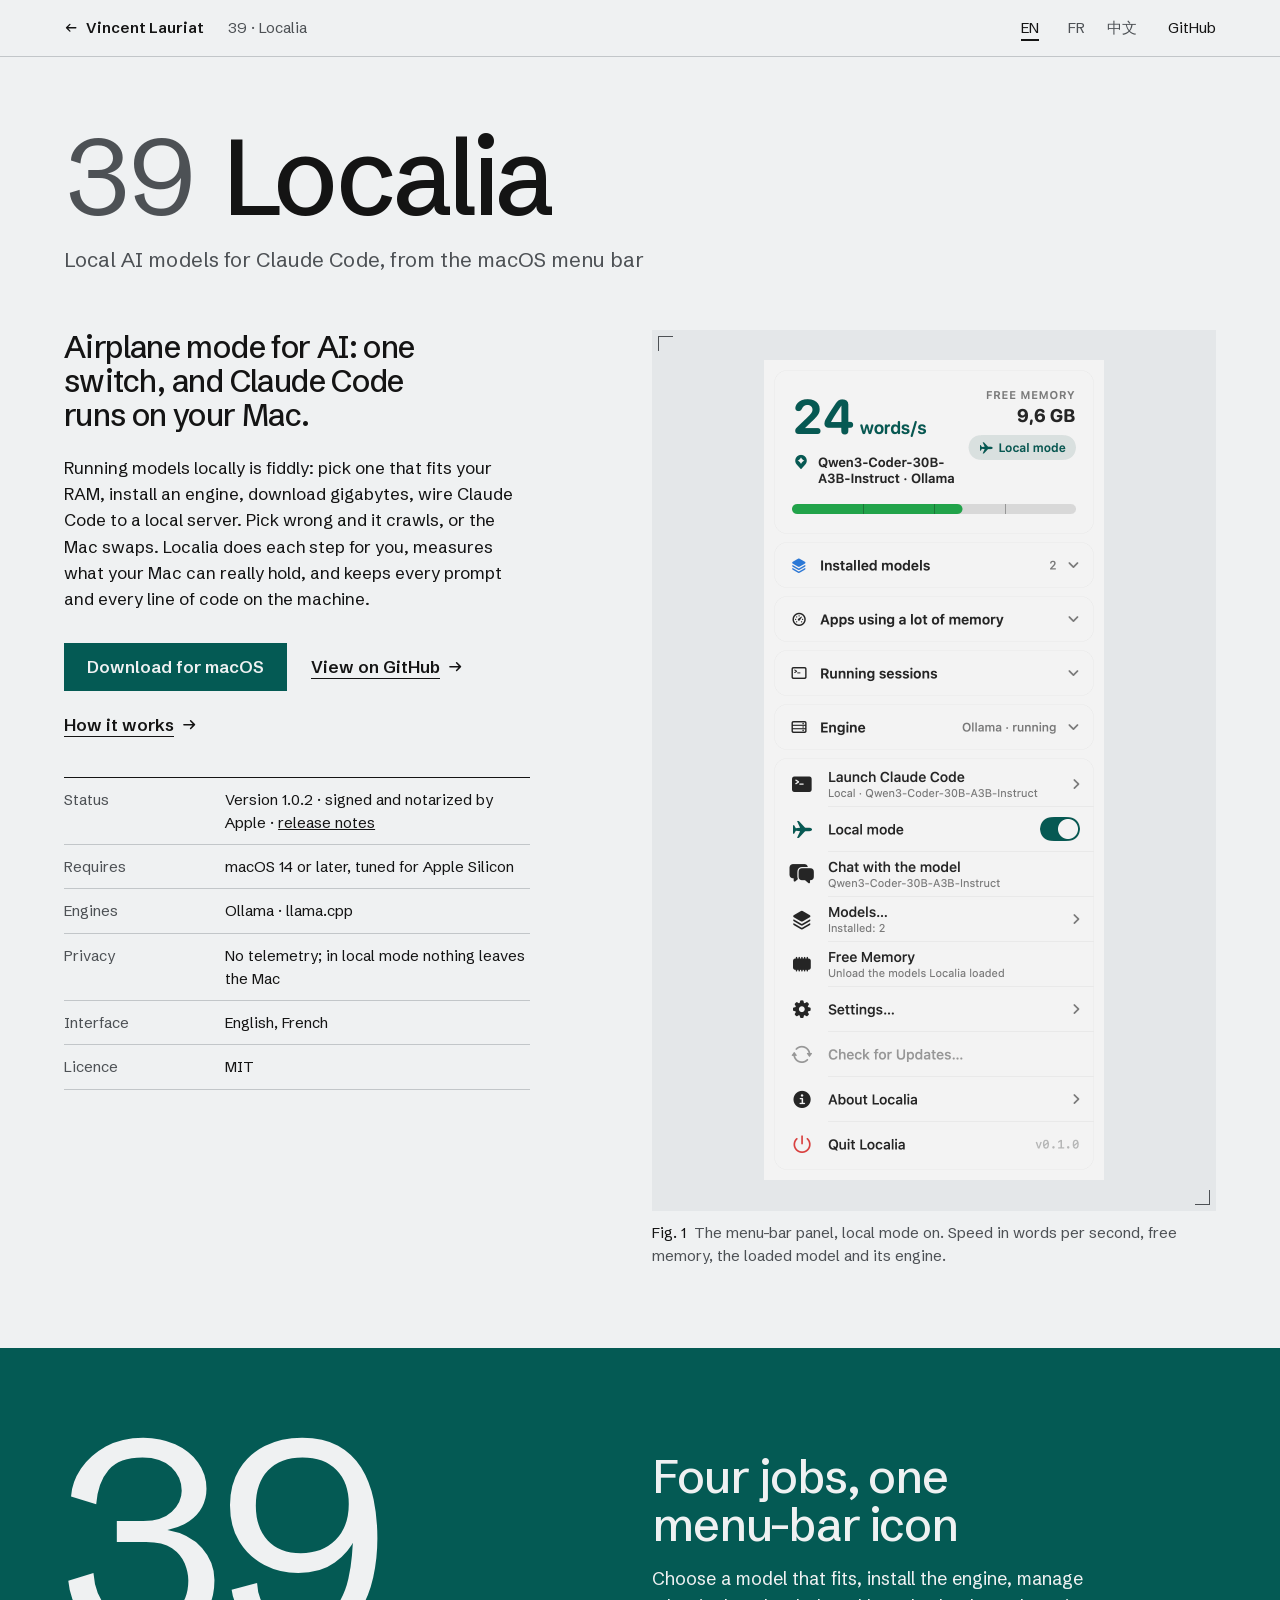
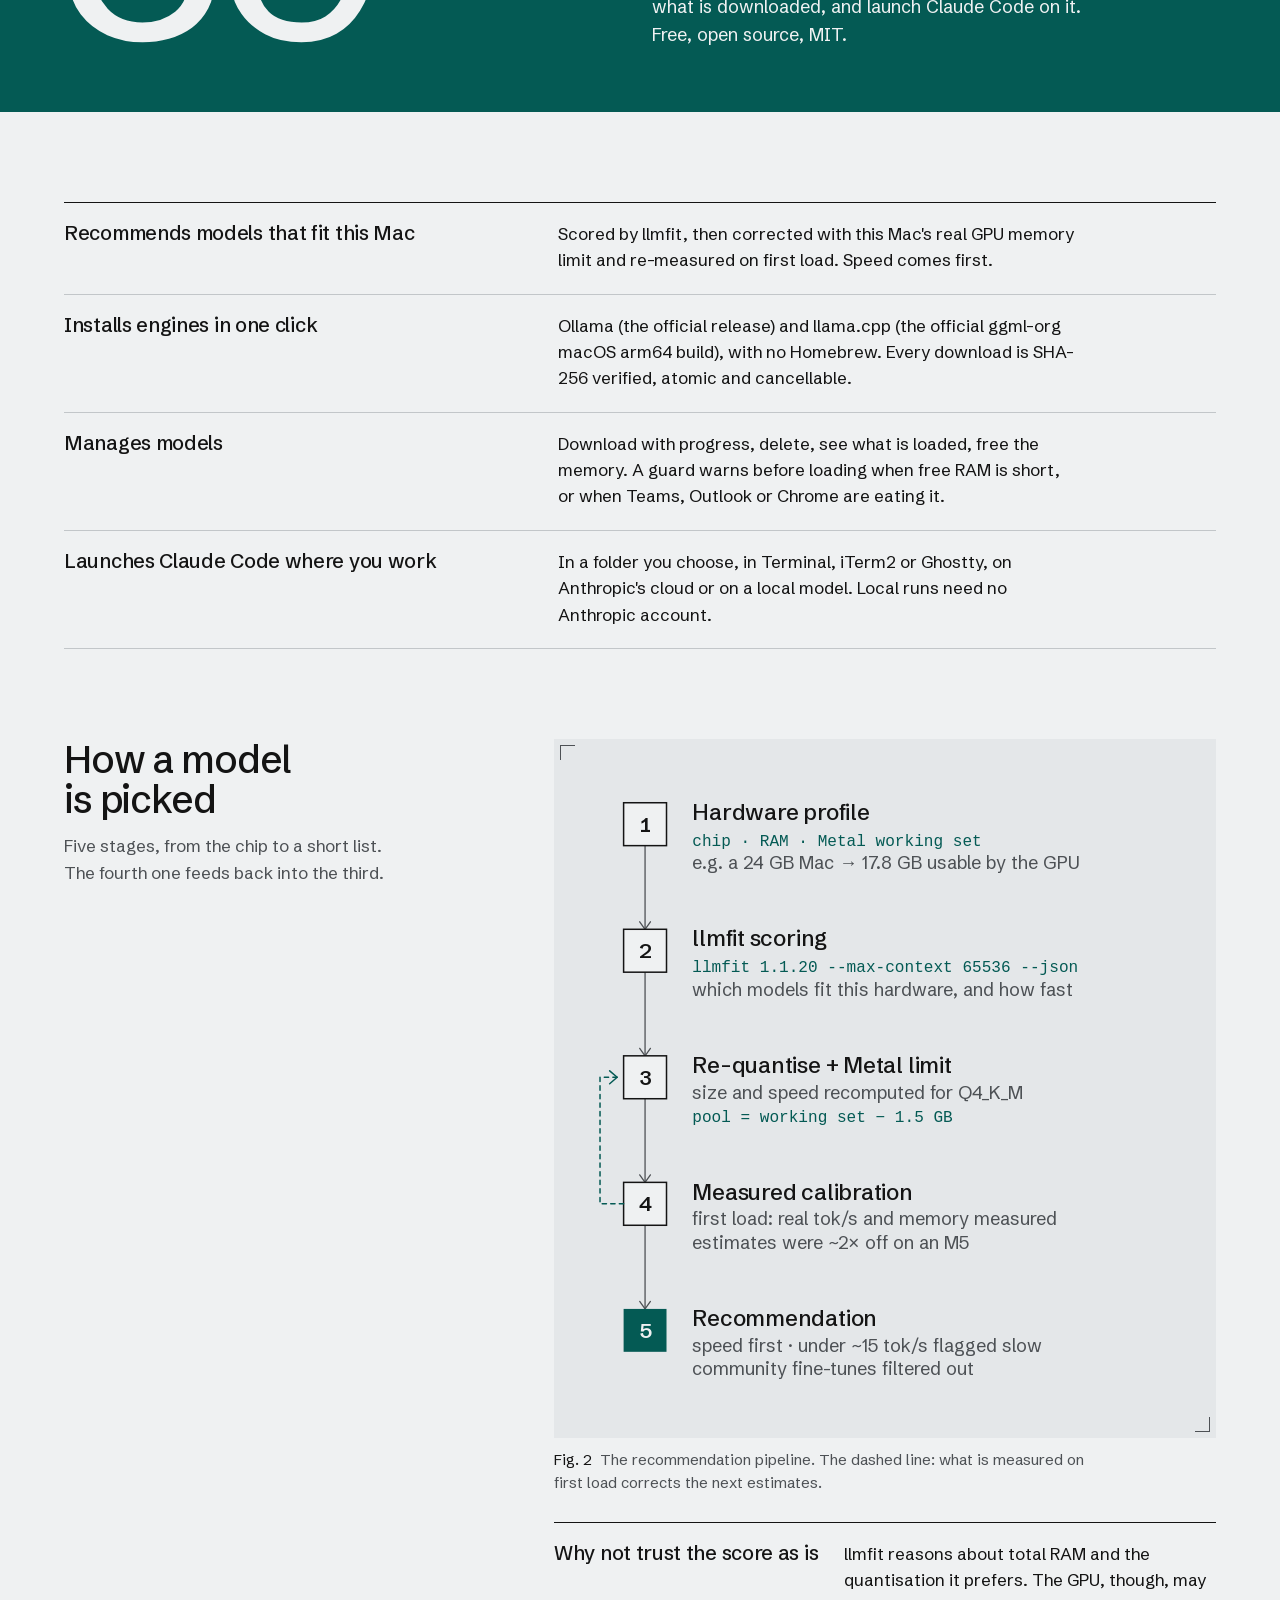
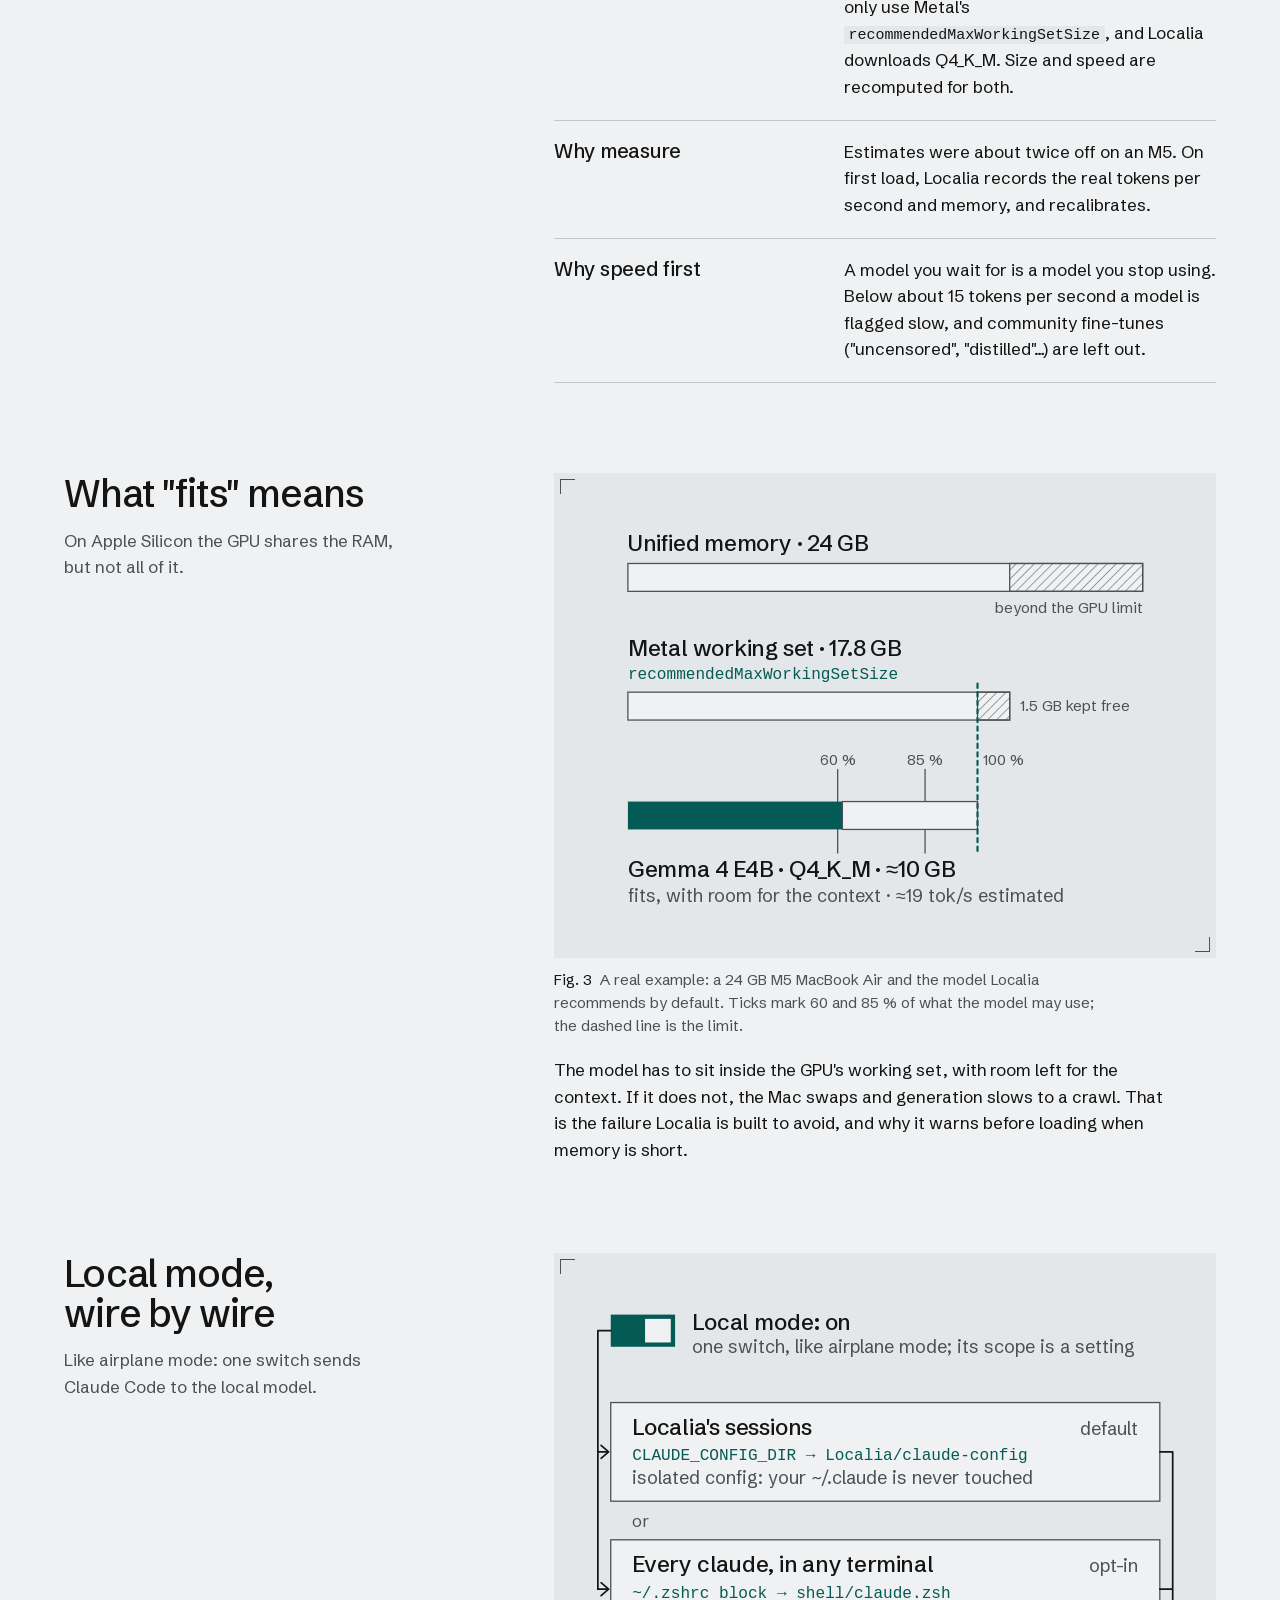
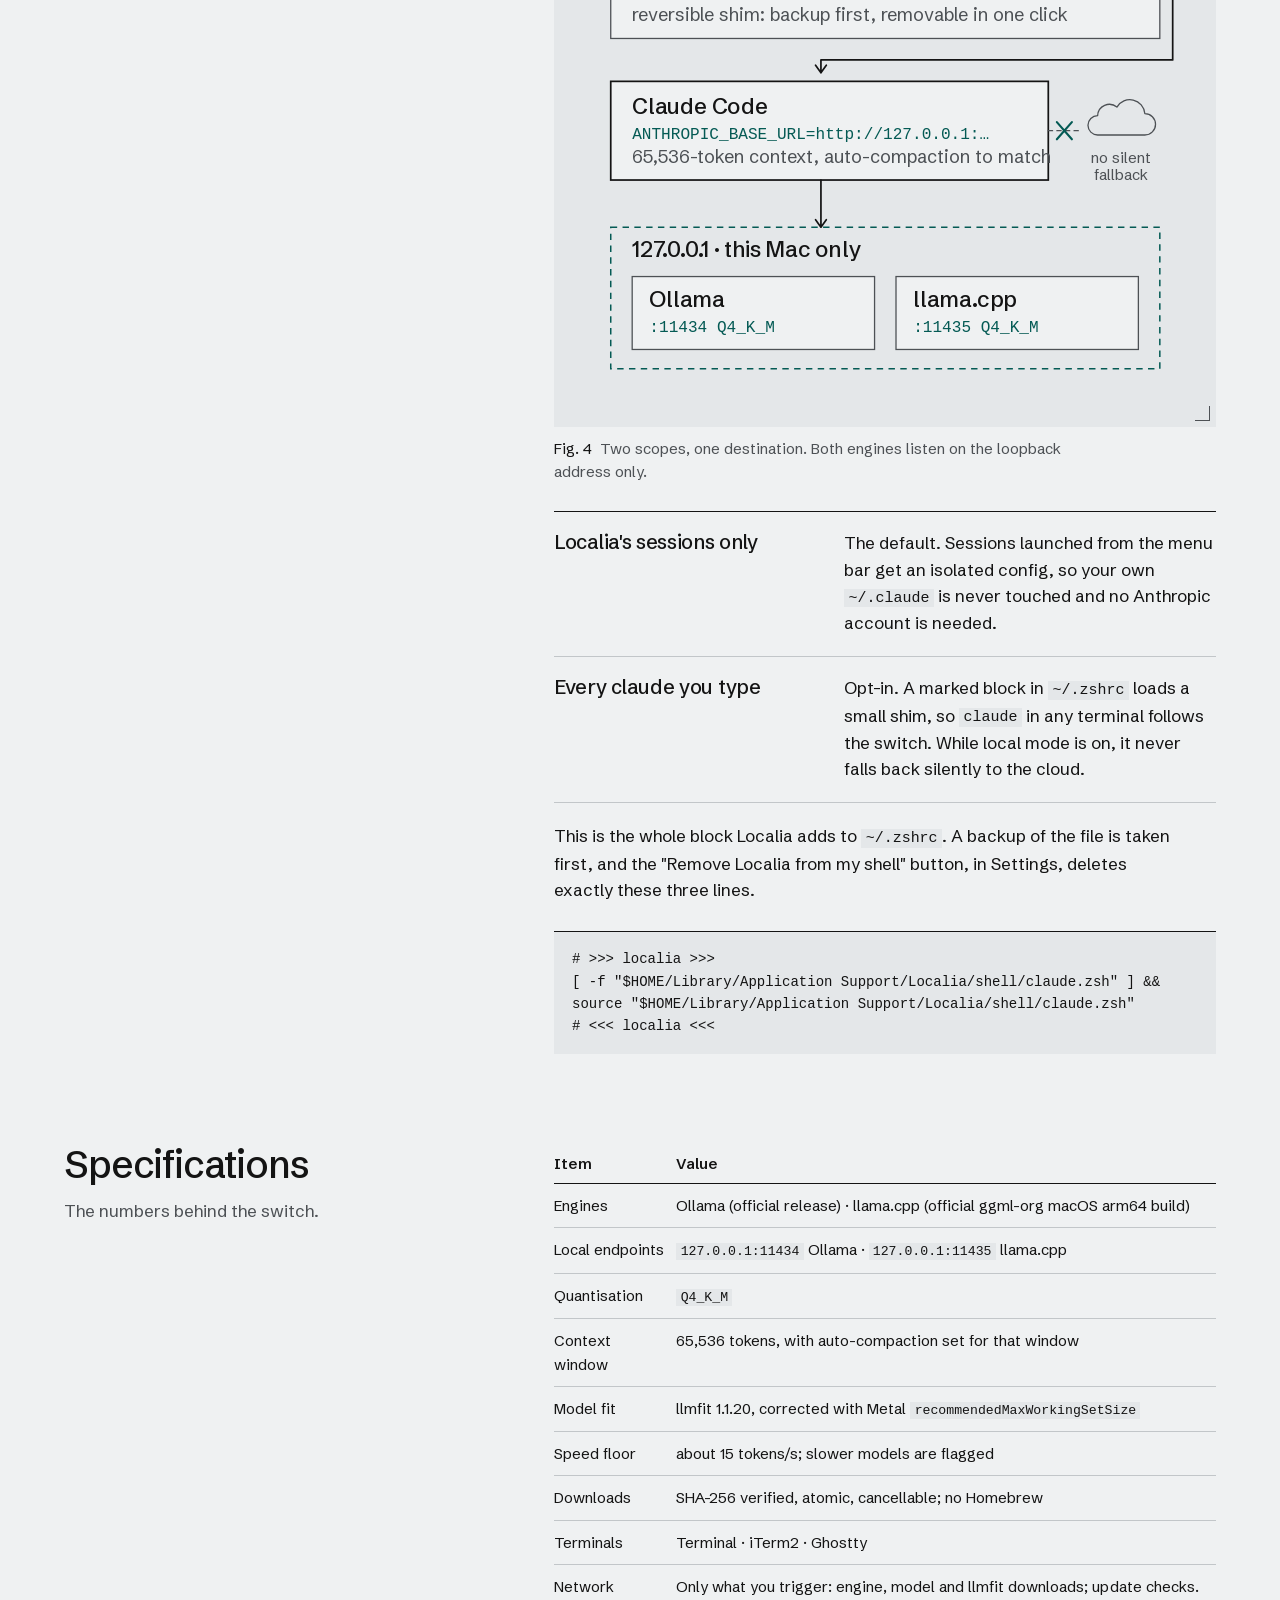
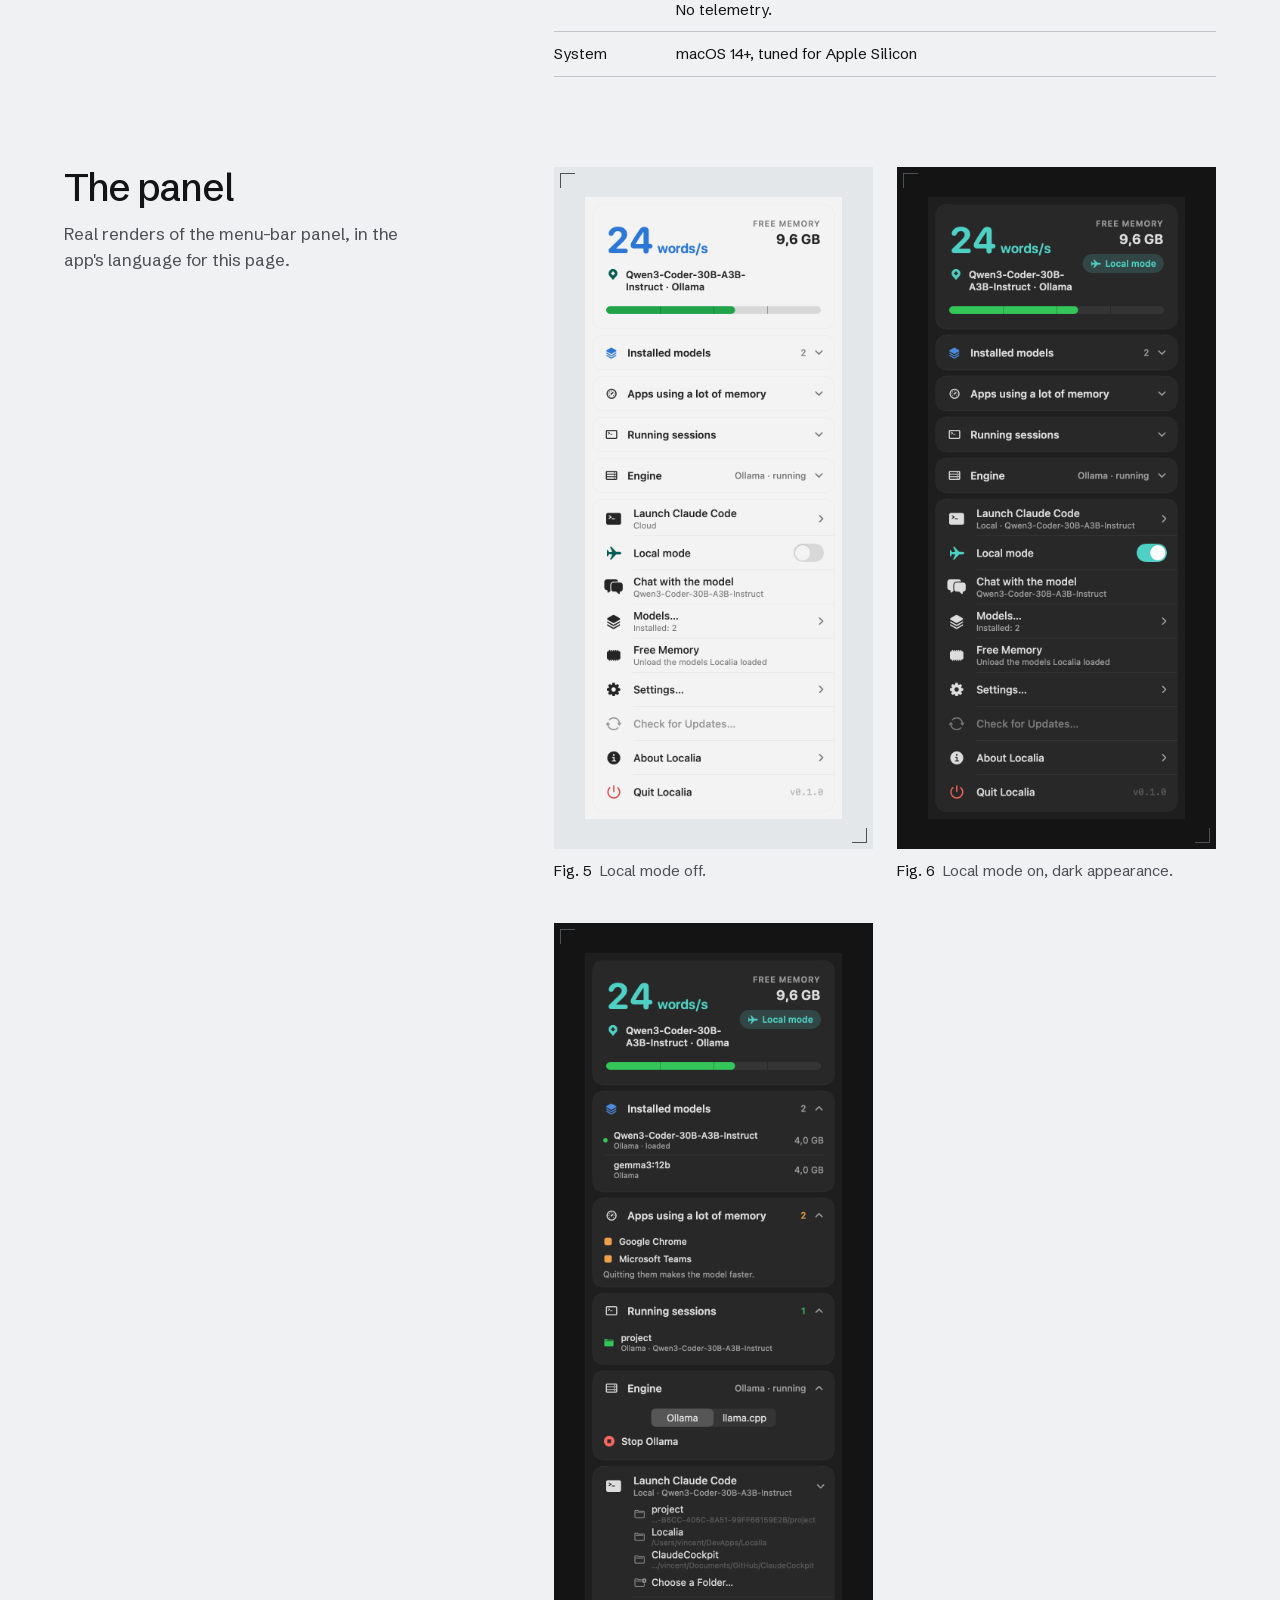
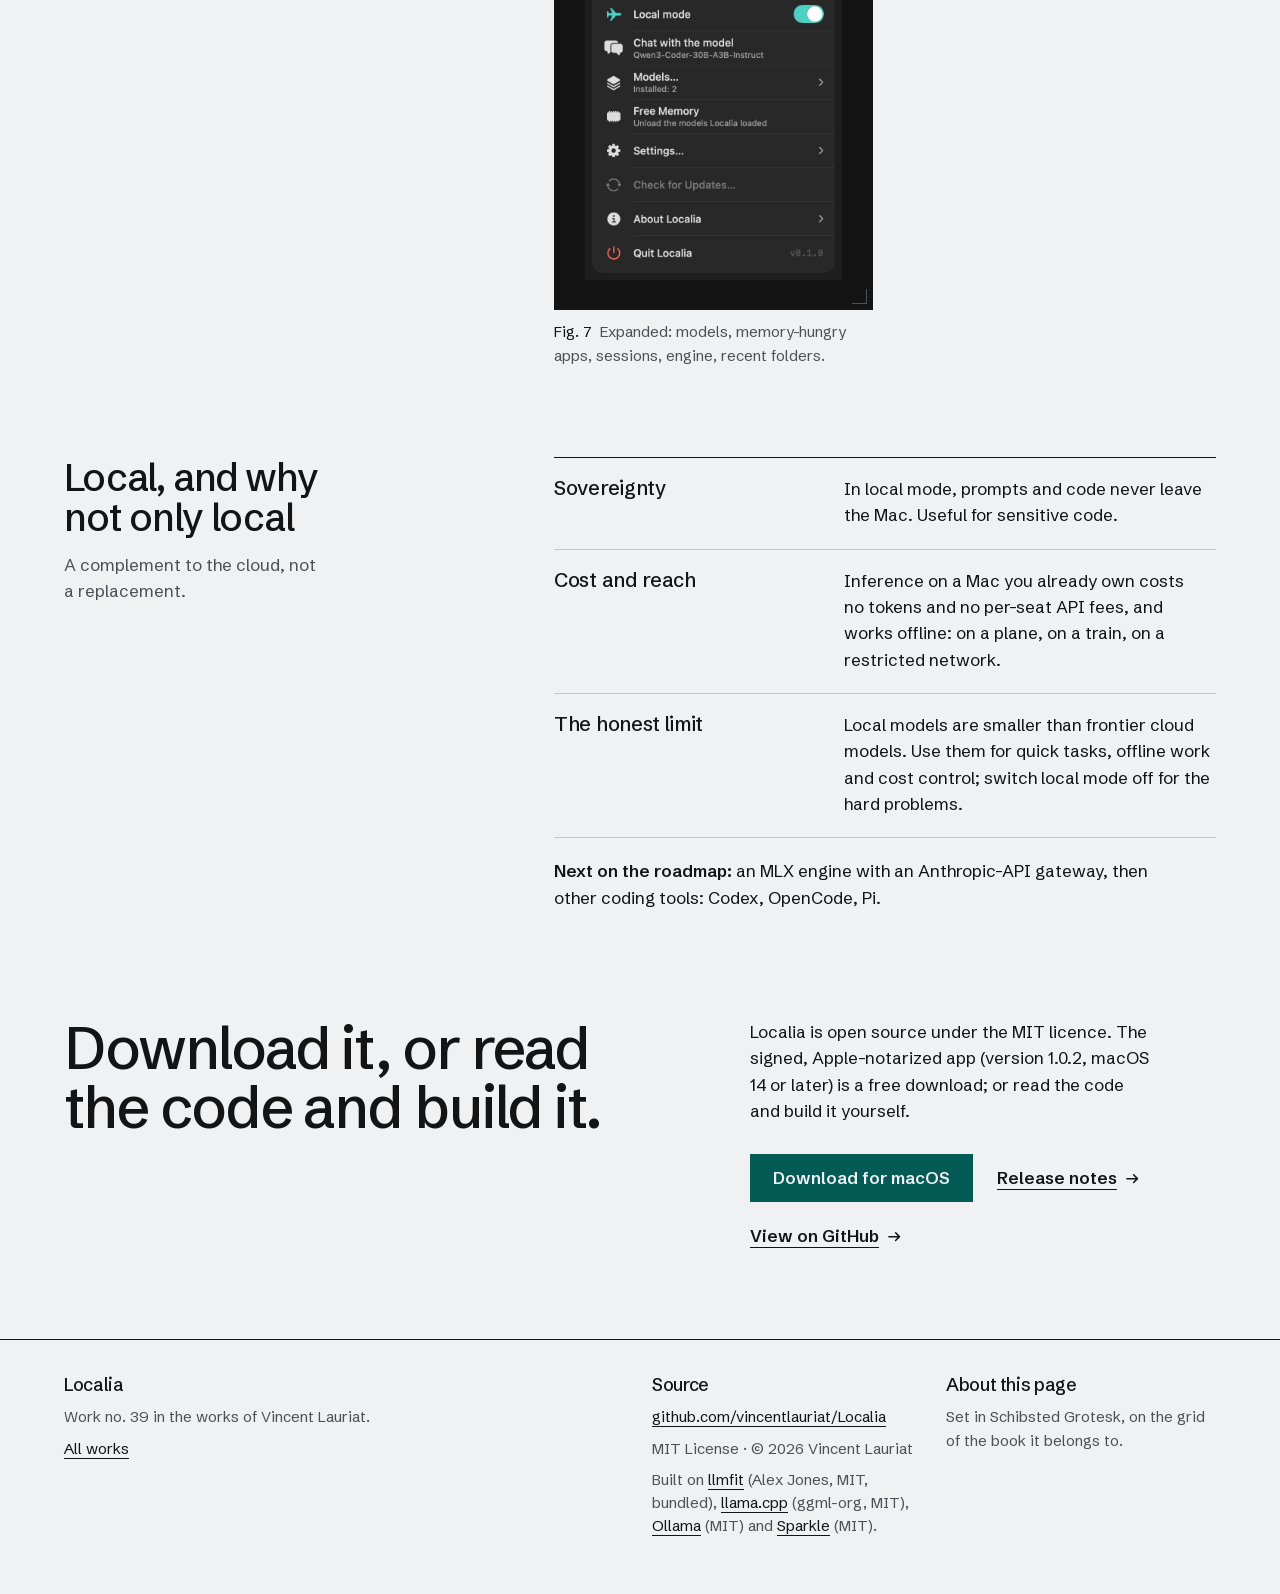
==== Localia/index.html @ aa7adb5a "docs(localia): point download to 1.0.2" ====
<!DOCTYPE html>
<html lang="en" style="--accent:#045A54;--on-accent:#eff1f2;--accent-ink:#045a54">
<head>
<meta charset="utf-8">
<meta name="viewport" content="width=device-width, initial-scale=1">
<title>Localia — run AI models on your Mac, and Claude Code on them</title>
<meta name="description" content="Localia is a free, open-source macOS menu-bar app that picks the AI models that really fit your Mac, installs Ollama or llama.cpp in one click, and points Claude Code at a local model with one switch. How it works, step by step.">
<meta name="theme-color" content="#eff1f2">
<meta property="og:type" content="website">
<meta property="og:title" content="Localia — run AI models on your Mac, and Claude Code on them">
<meta property="og:description" content="Localia is a free, open-source macOS menu-bar app that picks the AI models that really fit your Mac, installs Ollama or llama.cpp in one click, and points Claude Code at a local model with one switch. How it works, step by step.">
<meta property="og:url" content="https://vincentlauriat.github.io/Localia/">
<meta property="og:image" content="https://vincentlauriat.github.io/Localia/og.png">
<meta name="twitter:card" content="summary_large_image">
<link rel="icon" href="favicon.svg">
<link rel="preload" href="/assets/schibsted.woff2" as="font" type="font/woff2" crossorigin>
<link rel="stylesheet" href="/assets/monograph/v1/monograph.css">
<meta property="og:image:width" content="1200">
<meta property="og:image:height" content="630">
<meta name="twitter:image" content="https://vincentlauriat.github.io/Localia/og.png">
<style>
.t-right .plate .pl img{max-width:340px;margin-inline:auto}
.plates .plate .pl img{max-width:300px;margin-inline:auto}
.dg .pl{padding:clamp(18px,3vw,40px) clamp(12px,2.4vw,32px)}
.dgm{display:block;width:100%;height:auto;max-width:620px;margin-inline:auto;overflow:visible}
.dgm text{font-family:var(--sans);fill:var(--ink)}
.dgm .t{font-size:21px;font-weight:500;letter-spacing:-.01em}
.dgm .c{font-size:16px;fill:var(--ink-2)}
.dgm .c.sm{font-size:14px}
.dgm .c.it{font-size:15px}
.dgm .m{font-family:ui-monospace,SFMono-Regular,Menlo,monospace;font-size:15px;fill:var(--accent-ink)}
.dgm .tn{font-size:19px;font-weight:600;font-variant-numeric:tabular-nums}
.dgm .tn.on{fill:var(--on-accent)}
.dgm .s,.dgm .s2,.dgm .ac,.dgm .loop,.dgm .loop-h{fill:none;stroke-linecap:round;stroke-linejoin:round}
.dgm .s{stroke:var(--ink);stroke-width:1.6}
.dgm .s2{stroke:var(--ink-2);stroke-width:1.2}
.dgm .ac{stroke:var(--accent-ink);stroke-width:2}
.dgm .dash{stroke-dasharray:4 4}
.dgm .loop{stroke:var(--accent-ink);stroke-width:1.4;stroke-dasharray:4 4}
.dgm .loop-h{stroke:var(--accent-ink);stroke-width:1.4}
.dgm .node{fill:var(--paper);stroke:var(--ink);stroke-width:1.4}
.dgm .fa{fill:var(--accent)}
.dgm .knob{fill:var(--on-accent)}
.dgm .box{fill:var(--paper);stroke:var(--ink-2);stroke-width:1.2}
.dgm .box.strong{stroke:var(--ink);stroke-width:1.6}
.dgm .bound{fill:none;stroke:var(--accent-ink);stroke-width:1.4;stroke-dasharray:6 5}
.dgm .hatch{fill:url(#lc-hatch);stroke:var(--ink-2);stroke-width:1.2}
.tbl td{font-variant-numeric:normal}
pre{white-space:pre-wrap;overflow-wrap:anywhere}
.dgm .c{font-size:17px}
@media (max-width:600px){.dg .pl{padding:16px 6px}}
</style>
<script defer src="/vl.js"></script>
</head>
<body>
<a class="skip" href="#content"><span class="en">Skip to content</span><span class="fr">Aller au contenu</span><span class="zh">跳至內容</span></a>
<header class="running"><div class="wrap">
<a class="back" href="https://vincentlauriat.github.io/#w39"><svg class="arw l" viewBox="0 0 16 16" aria-hidden="true"><path d="M2 8h11M9 4l4 4-4 4"/></svg><span class="en">Vincent Lauriat</span><span class="fr">Vincent Lauriat</span><span class="zh">Vincent Lauriat</span></a>
<span class="here"><span class="num">39</span> · Localia</span>
<div class="langs" role="group" aria-label="Language / Langue / 語言"><button type="button" data-lang="en" aria-pressed="false">EN</button><button type="button" data-lang="fr" aria-pressed="false">FR</button><button type="button" data-lang="zh" aria-pressed="false">中文</button></div>
<a class="gh" href="https://github.com/vincentlauriat/Localia">GitHub</a>
</div></header>
<main>
<section class="title"><div class="wrap g12">
<h1 class="nm" style="--len:7"><span class="no" aria-label="Work no. 39">39</span><span>Localia</span></h1>
<p class="role"><span class="en">Local AI models for Claude Code, from the macOS menu bar</span><span class="fr">Des modèles d'IA locaux pour Claude Code, depuis la barre de menus macOS</span><span class="zh">從 macOS 選單列，為 Claude Code 執行本機 AI 模型</span></p>
<div class="t-left">
<p class="thesis"><span class="en">Airplane mode for AI: one switch, and Claude Code runs on your Mac.</span><span class="fr">Le mode avion de l'IA : un interrupteur, et Claude Code tourne sur votre Mac.</span><span class="zh">AI 的飛航模式：一個開關，Claude Code 就在你的 Mac 上執行。</span></p>
<p class='lede'><span class="en">Running models locally is fiddly: pick one that fits your RAM, install an engine, download gigabytes, wire Claude Code to a local server. Pick wrong and it crawls, or the Mac swaps. Localia does each step for you, measures what your Mac can really hold, and keeps every prompt and every line of code on the machine.</span><span class="fr">Faire tourner des modèles en local est laborieux : en choisir un qui tient dans la RAM, installer un moteur, télécharger des gigaoctets, brancher Claude Code sur un serveur local. Un mauvais choix et tout rame, ou le Mac swappe. Localia fait chaque étape pour vous, mesure ce que votre Mac peut vraiment tenir, et garde chaque prompt et chaque ligne de code sur la machine.</span><span class="zh">在本機執行模型很麻煩：要挑一個放得進記憶體的模型、安裝引擎、下載數 GB 檔案，再把 Claude Code 接到本機伺服器。選錯了就會很慢，或讓 Mac 開始使用置換空間。Localia 替你完成每一步，實際量測你的 Mac 能承載多少，並讓每個提示與每一行程式碼都留在這台機器上。</span></p>
<div class="acts"><a class="btn" href="https://github.com/vincentlauriat/Localia/releases/download/v1.0.2/Localia-1.0.2.dmg"><span class="en">Download for macOS</span><span class="fr">Télécharger pour macOS</span><span class="zh">下載 macOS 版</span></a><a class="lnk" href="https://github.com/vincentlauriat/Localia"><span class="en">View on GitHub</span><span class="fr">Voir sur GitHub</span><span class="zh">在 GitHub 上查看</span><svg class="arw" viewBox="0 0 16 16" aria-hidden="true"><path d="M2 8h11M9 4l4 4-4 4"/></svg></a><a class="lnk" href="#pick"><span class="en">How it works</span><span class="fr">Comment ça marche</span><span class="zh">運作原理</span><svg class="arw" viewBox="0 0 16 16" aria-hidden="true"><path d="M2 8h11M9 4l4 4-4 4"/></svg></a></div>
<dl class="facts"><div><dt><span class="en">Status</span><span class="fr">Statut</span><span class="zh">狀態</span></dt><dd><span class="en">Version 1.0.2 · signed and notarized by Apple · <a href="https://github.com/vincentlauriat/Localia/releases/tag/v1.0.2">release notes</a></span><span class="fr">Version 1.0.2 · signée et notarisée par Apple · <a href="https://github.com/vincentlauriat/Localia/releases/tag/v1.0.2">notes de version</a></span><span class="zh">版本 1.0.2 · 已由 Apple 簽署並公證 · <a href="https://github.com/vincentlauriat/Localia/releases/tag/v1.0.2">版本說明</a></span></dd></div><div><dt><span class="en">Requires</span><span class="fr">Configuration</span><span class="zh">需求</span></dt><dd><span class="en">macOS 14 or later, tuned for Apple Silicon</span><span class="fr">macOS 14 ou ultérieur, optimisé pour Apple Silicon</span><span class="zh">macOS 14 以上，針對 Apple Silicon 最佳化</span></dd></div><div><dt><span class="en">Engines</span><span class="fr">Moteurs</span><span class="zh">引擎</span></dt><dd>Ollama · llama.cpp</dd></div><div><dt><span class="en">Privacy</span><span class="fr">Confidentialité</span><span class="zh">隱私</span></dt><dd><span class="en">No telemetry; in local mode nothing leaves the Mac</span><span class="fr">Aucune télémétrie ; en mode local, rien ne quitte le Mac</span><span class="zh">無遙測；本機模式下沒有任何資料離開 Mac</span></dd></div><div><dt><span class="en">Interface</span><span class="fr">Interface</span><span class="zh">介面語言</span></dt><dd><span class="en">English, French</span><span class="fr">Anglais, français</span><span class="zh">英文、法文（無中文介面）</span></dd></div><div><dt><span class="en">Licence</span><span class="fr">Licence</span><span class="zh">授權</span></dt><dd>MIT</dd></div></dl>
</div>
<div class="t-right"><figure class="plate"><div class="pl"><img class="en" src="img/panel-on-light-en.png" alt="The Localia menu-bar panel with local mode on: 24 words per second, 9.6 GB of free memory, Qwen3-Coder-30B-A3B-Instruct running on Ollama." width="680" height="1640" loading="lazy" decoding="async"><img class="fr" src="img/panel-on-light-fr.png" alt="Le panneau de Localia dans la barre de menus, mode local activé : 24 mots par seconde, 9,6 Go de mémoire libre, Qwen3-Coder-30B-A3B-Instruct sur Ollama." width="680" height="1640" loading="lazy" decoding="async"><img class="zh" src="img/panel-on-light-en.png" alt="Localia 選單列面板，本機模式已開啟：每秒 24 個字、9.6 GB 可用記憶體，Qwen3-Coder-30B-A3B-Instruct 在 Ollama 上執行。" width="680" height="1640" loading="lazy" decoding="async"></div><figcaption><span class="fg"><span class="en">Fig.</span><span class="fr">Fig.</span><span class="zh">圖</span> 1</span><span class="en">The menu-bar panel, local mode on. Speed in words per second, free memory, the loaded model and its engine.</span><span class="fr">Le panneau de la barre de menus, mode local activé. Vitesse en mots par seconde, mémoire libre, le modèle chargé et son moteur.</span><span class="zh">選單列面板，本機模式開啟。以每秒字數顯示速度，並列出可用記憶體、已載入的模型與其引擎。（App 介面為英文。）</span></figcaption></figure></div>
</div></section>
<section class="opener" id="content"><div class="wrap"><div class="op-grid"><div class="numeral" aria-hidden="true">39</div><div class="op-text"><h2><span class="en">Four jobs, one menu-bar icon</span><span class="fr">Quatre tâches, une icône dans la barre de menus</span><span class="zh">四項工作，一個選單列圖示</span></h2><p><span class="en">Choose a model that fits, install the engine, manage what is downloaded, and launch Claude Code on it. Free, open source, MIT.</span><span class="fr">Choisir un modèle qui tient, installer le moteur, gérer ce qui est téléchargé, et lancer Claude Code dessus. Gratuit, open source, MIT.</span><span class="zh">挑選放得下的模型、安裝引擎、管理已下載的內容，並在其上啟動 Claude Code。免費、開源、MIT 授權。</span></p></div></div></div></section>
<section class="chapter"><div class="wrap"><ul class="specs"><li><h3><span class="en">Recommends models that fit this Mac</span><span class="fr">Recommande des modèles qui tiennent sur ce Mac</span><span class="zh">推薦適合這台 Mac 的模型</span></h3><div><p><span class="en">Scored by llmfit, then corrected with this Mac's real GPU memory limit and re-measured on first load. Speed comes first.</span><span class="fr">Notés par llmfit, puis corrigés avec la vraie limite de mémoire GPU de ce Mac et remesurés au premier chargement. La vitesse d'abord.</span><span class="zh">先由 llmfit 評分，再以這台 Mac 實際的 GPU 記憶體上限修正，並在首次載入時重新量測。速度優先。</span></p></div></li><li><h3><span class="en">Installs engines in one click</span><span class="fr">Installe les moteurs en un clic</span><span class="zh">一鍵安裝引擎</span></h3><div><p><span class="en">Ollama (the official release) and llama.cpp (the official ggml-org macOS arm64 build), with no Homebrew. Every download is SHA-256 verified, atomic and cancellable.</span><span class="fr">Ollama (la version officielle) et llama.cpp (le build officiel ggml-org macOS arm64), sans Homebrew. Chaque téléchargement est vérifié en SHA-256, atomique et annulable.</span><span class="zh">Ollama（官方版本）與 llama.cpp（ggml-org 官方 macOS arm64 版本），無需 Homebrew。每次下載都經 SHA-256 驗證、以原子方式寫入，且可取消。</span></p></div></li><li><h3><span class="en">Manages models</span><span class="fr">Gère les modèles</span><span class="zh">管理模型</span></h3><div><p><span class="en">Download with progress, delete, see what is loaded, free the memory. A guard warns before loading when free RAM is short, or when Teams, Outlook or Chrome are eating it.</span><span class="fr">Téléchargement avec progression, suppression, ce qui est chargé, libération de la mémoire. Un garde-fou prévient avant le chargement si la RAM libre manque, ou si Teams, Outlook ou Chrome la dévorent.</span><span class="zh">下載時顯示進度、刪除、查看已載入的模型、釋放記憶體。可用記憶體不足，或 Teams、Outlook、Chrome 佔用太多時，載入前會先提醒。</span></p></div></li><li><h3><span class="en">Launches Claude Code where you work</span><span class="fr">Lance Claude Code là où vous travaillez</span><span class="zh">在你的工作資料夾啟動 Claude Code</span></h3><div><p><span class="en">In a folder you choose, in Terminal, iTerm2 or Ghostty, on Anthropic's cloud or on a local model. Local runs need no Anthropic account.</span><span class="fr">Dans le dossier de votre choix, dans Terminal, iTerm2 ou Ghostty, sur le cloud d'Anthropic ou sur un modèle local. En local, aucun compte Anthropic n'est nécessaire.</span><span class="zh">在你選定的資料夾中，透過 Terminal、iTerm2 或 Ghostty，於 Anthropic 雲端或本機模型上執行。本機執行不需要 Anthropic 帳號。</span></p></div></li></ul></div></section>
<section class="chapter" id="pick"><div class="wrap g12"><div class="ch-head"><h2><span class="en">How a model is picked</span><span class="fr">Comment un modèle est choisi</span><span class="zh">如何挑選模型</span></h2><p><span class="en">Five stages, from the chip to a short list. The fourth one feeds back into the third.</span><span class="fr">Cinq étapes, de la puce à une courte liste. La quatrième nourrit la troisième.</span><span class="zh">從晶片到一份簡短清單，共五個階段。第四階段會回饋給第三階段。</span></p></div><div class="ch-body"><div class="plates"><figure class="plate wide dg"><div class="pl"><!-- Localia diagram, inlined into the page by tools/monograph/build.py. Labels carry .en/.fr/.zh. -->
<svg class="dgm" viewBox="0 0 560 580" aria-hidden="true" focusable="false"><path class="s2" d="M56 64V496"/><rect x="36" y="24" width="40" height="40" class="node"/><text x="56" y="51" class="tn" text-anchor="middle">1</text><text x="100" y="40" class="t en">Hardware profile</text><text x="100" y="40" class="t fr">Profil matériel</text><text x="100" y="40" class="t zh">硬體概況</text><text x="100" y="64" class="m">chip · RAM · Metal working set</text><text x="100" y="86" class="c en">e.g. a 24 GB Mac → 17.8 GB usable by the GPU</text><text x="100" y="86" class="c fr">ex. un Mac de 24 Go → 17,8 Go utilisables par le GPU</text><text x="100" y="86" class="c zh">例：24 GB 的 Mac → GPU 可用 17.8 GB</text><path class="s2" d="M51 135l5 7 5-7"/><rect x="36" y="142" width="40" height="40" class="node"/><text x="56" y="169" class="tn" text-anchor="middle">2</text><text x="100" y="158" class="t en">llmfit scoring</text><text x="100" y="158" class="t fr">Score llmfit</text><text x="100" y="158" class="t zh">llmfit 評分</text><text x="100" y="182" class="m">llmfit 1.1.20 --max-context 65536 --json</text><text x="100" y="204" class="c en">which models fit this hardware, and how fast</text><text x="100" y="204" class="c fr">quels modèles tiennent sur ce matériel, à quelle vitesse</text><text x="100" y="204" class="c zh">哪些模型放得進這台硬體、速度多快</text><path class="s2" d="M51 253l5 7 5-7"/><rect x="36" y="260" width="40" height="40" class="node"/><text x="56" y="287" class="tn" text-anchor="middle">3</text><text x="100" y="276" class="t en">Re-quantise + Metal limit</text><text x="100" y="276" class="t fr">Requantification + limite Metal</text><text x="100" y="276" class="t zh">重新量化 + Metal 上限</text><text x="100" y="300" class="c en">size and speed recomputed for Q4_K_M</text><text x="100" y="300" class="c fr">taille et vitesse recalculées pour Q4_K_M</text><text x="100" y="300" class="c zh">依 Q4_K_M 重新計算大小與速度</text><text x="100" y="322" class="m">pool = working set − 1.5 GB</text><path class="s2" d="M51 371l5 7 5-7"/><rect x="36" y="378" width="40" height="40" class="node"/><text x="56" y="405" class="tn" text-anchor="middle">4</text><text x="100" y="394" class="t en">Measured calibration</text><text x="100" y="394" class="t fr">Calibration mesurée</text><text x="100" y="394" class="t zh">實測校準</text><text x="100" y="418" class="c en">first load: real tok/s and memory measured</text><text x="100" y="418" class="c fr">premier chargement : tok/s et mémoire réels</text><text x="100" y="418" class="c zh">首次載入：實測 tok/s 與記憶體</text><text x="100" y="440" class="c en">estimates were ~2× off on an M5</text><text x="100" y="440" class="c fr">estimations fausses d&#x27;environ 2× sur un M5</text><text x="100" y="440" class="c zh">在 M5 上估計值偏差約 2 倍</text><path class="s2" d="M51 489l5 7 5-7"/><rect x="36" y="496" width="40" height="40" class="fa"/><text x="56" y="523" class="tn on" text-anchor="middle">5</text><text x="100" y="512" class="t en">Recommendation</text><text x="100" y="512" class="t fr">Recommandation</text><text x="100" y="512" class="t zh">推薦</text><text x="100" y="536" class="c en">speed first · under ~15 tok/s flagged slow</text><text x="100" y="536" class="c fr">vitesse d&#x27;abord · lent sous ~15 tok/s</text><text x="100" y="536" class="c zh">速度優先 · 低於約 15 tok/s 標示為慢</text><text x="100" y="558" class="c en">community fine-tunes filtered out</text><text x="100" y="558" class="c fr">fine-tunes communautaires écartés</text><text x="100" y="558" class="c zh">濾除社群微調版本</text><path class="loop" d="M36 398H14V280H30"/><path class="loop-h" d="M23 274l7 6-7 6"/></svg><p class="vh"><span class="en">Diagram: hardware profile, then llmfit scoring, then re-quantisation and the Metal limit, then measured calibration, which feeds back into the estimates, then the recommendation.</span><span class="fr">Schéma : profil matériel, puis score llmfit, puis requantification et limite Metal, puis calibration mesurée, qui corrige les estimations, puis recommandation.</span><span class="zh">圖示：硬體概況 → llmfit 評分 → 重新量化與 Metal 上限 → 實測校準（回饋修正估計值）→ 推薦。</span></p></div><figcaption><span class="fg"><span class="en">Fig.</span><span class="fr">Fig.</span><span class="zh">圖</span> 2</span><span class="en">The recommendation pipeline. The dashed line: what is measured on first load corrects the next estimates.</span><span class="fr">La chaîne de recommandation. En pointillé : ce qui est mesuré au premier chargement corrige les estimations suivantes.</span><span class="zh">推薦流程。虛線表示：首次載入時的實測結果會修正之後的估計值。</span></figcaption></figure></div><ul class="specs"><li><h3><span class="en">Why not trust the score as is</span><span class="fr">Pourquoi ne pas croire le score tel quel</span><span class="zh">為何不直接採用評分</span></h3><div><p><span class="en">llmfit reasons about total RAM and the quantisation it prefers. The GPU, though, may only use Metal's <code>recommendedMaxWorkingSetSize</code>, and Localia downloads Q4_K_M. Size and speed are recomputed for both.</span><span class="fr">llmfit raisonne sur la RAM totale et la quantification qu'il préfère. Or le GPU ne peut utiliser que le <code>recommendedMaxWorkingSetSize</code> de Metal, et Localia télécharge du Q4_K_M. Taille et vitesse sont recalculées pour les deux.</span><span class="zh">llmfit 以總記憶體與它偏好的量化方式推算。但 GPU 只能使用 Metal 的 <code>recommendedMaxWorkingSetSize</code>，而 Localia 下載的是 Q4_K_M。因此大小與速度都會依這兩點重新計算。</span></p></div></li><li><h3><span class="en">Why measure</span><span class="fr">Pourquoi mesurer</span><span class="zh">為何要量測</span></h3><div><p><span class="en">Estimates were about twice off on an M5. On first load, Localia records the real tokens per second and memory, and recalibrates.</span><span class="fr">Les estimations étaient fausses d'environ 2× sur un M5. Au premier chargement, Localia relève les vrais tokens par seconde et la mémoire, puis recalibre.</span><span class="zh">在 M5 上，估計值偏差約兩倍。首次載入時，Localia 會記錄實際的每秒 token 數與記憶體用量，並重新校準。</span></p></div></li><li><h3><span class="en">Why speed first</span><span class="fr">Pourquoi la vitesse d'abord</span><span class="zh">為何速度優先</span></h3><div><p><span class="en">A model you wait for is a model you stop using. Below about 15 tokens per second a model is flagged slow, and community fine-tunes ("uncensored", "distilled"…) are left out.</span><span class="fr">Un modèle qu'on attend est un modèle qu'on abandonne. Sous 15 tokens par seconde environ, un modèle est signalé lent, et les fine-tunes communautaires (« uncensored », « distilled »…) sont écartés.</span><span class="zh">需要等待的模型，終究會被放棄。每秒低於約 15 個 token 的模型會被標示為慢，社群微調版本（「uncensored」、「distilled」等）也會被排除。</span></p></div></li></ul></div></div></section><section class="chapter" id="memory"><div class="wrap g12"><div class="ch-head"><h2><span class="en">What "fits" means</span><span class="fr">Ce que « tenir » veut dire</span><span class="zh">「放得下」是什麼意思</span></h2><p><span class="en">On Apple Silicon the GPU shares the RAM, but not all of it.</span><span class="fr">Sur Apple Silicon, le GPU partage la RAM, mais pas toute.</span><span class="zh">在 Apple Silicon 上，GPU 與系統共用記憶體，但不是全部。</span></p></div><div class="ch-body"><div class="plates"><figure class="plate wide dg"><div class="pl"><!-- Localia diagram, inlined into the page by tools/monograph/build.py. Labels carry .en/.fr/.zh. -->
<svg class="dgm" viewBox="0 0 560 380" aria-hidden="true" focusable="false"><defs><pattern id="lc-hatch" width="6" height="6" patternUnits="userSpaceOnUse" patternTransform="rotate(45)"><path d="M0 0V6" style="stroke:var(--ink-2)" stroke-width="1"/></pattern></defs><text x="40" y="36" class="t en">Unified memory · 24 GB</text><text x="40" y="36" class="t fr">Mémoire unifiée · 24 Go</text><text x="40" y="36" class="t zh">統一記憶體 · 24 GB</text><rect x="40" y="48" width="480.0" height="26" class="box"/><rect x="396.0" y="48" width="124.0" height="26" class="hatch"/><text x="520" y="94" class="c sm en" text-anchor="end">beyond the GPU limit</text><text x="520" y="94" class="c sm fr" text-anchor="end">hors limite GPU</text><text x="520" y="94" class="c sm zh" text-anchor="end">超出 GPU 上限</text><text x="40" y="134" class="t en">Metal working set · 17.8 GB</text><text x="40" y="134" class="t fr">Working set Metal · 17,8 Go</text><text x="40" y="134" class="t zh">Metal 工作集 · 17.8 GB</text><text x="40" y="156" class="m">recommendedMaxWorkingSetSize</text><rect x="40" y="168" width="356.0" height="26" class="box"/><rect x="366.0" y="168" width="30.0" height="26" class="hatch"/><text x="406.0" y="186" class="c sm en">1.5 GB kept free</text><text x="406.0" y="186" class="c sm fr">1,5 Go laissés libres</text><text x="406.0" y="186" class="c sm zh">保留 1.5 GB</text><path class="s2" d="M235.6 240V318"/><text x="235.6" y="236" class="c sm" text-anchor="middle">60 %</text><path class="s2" d="M317.1 240V318"/><text x="317.1" y="236" class="c sm" text-anchor="middle">85 %</text><text x="371.0" y="236" class="c sm">100 %</text><rect x="40" y="270" width="200.0" height="26" class="fa"/><rect x="240.0" y="270" width="126.0" height="26" class="box"/><text x="40" y="340" class="t en">Gemma 4 E4B · Q4_K_M · ≈10 GB</text><text x="40" y="340" class="t fr">Gemma 4 E4B · Q4_K_M · ≈10 Go</text><text x="40" y="340" class="t zh">Gemma 4 E4B · Q4_K_M · ≈10 GB</text><text x="40" y="364" class="c en">fits, with room for the context · ≈19 tok/s estimated</text><text x="40" y="364" class="c fr">tient, avec de la place pour le contexte · ≈19 tok/s estimés</text><text x="40" y="364" class="c zh">放得下，仍有空間給上下文 · 估計約 19 tok/s</text><path class="ac dash" d="M366.0 160V318"/></svg><p class="vh"><span class="en">Diagram: of 24 GB of unified memory, Metal lets the GPU use 17.8 GB; Localia keeps 1.5 GB free; a 10 GB model fills a little over half of the rest.</span><span class="fr">Schéma : sur 24 Go de mémoire unifiée, Metal laisse 17,8 Go au GPU ; Localia en garde 1,5 Go libres ; un modèle de 10 Go occupe un peu plus de la moitié du reste.</span><span class="zh">圖示：24 GB 統一記憶體中，Metal 允許 GPU 使用 17.8 GB；Localia 保留 1.5 GB；10 GB 的模型佔用剩餘空間的一半多一點。</span></p></div><figcaption><span class="fg"><span class="en">Fig.</span><span class="fr">Fig.</span><span class="zh">圖</span> 3</span><span class="en">A real example: a 24 GB M5 MacBook Air and the model Localia recommends by default. Ticks mark 60 and 85 % of what the model may use; the dashed line is the limit.</span><span class="fr">Un exemple réel : un MacBook Air M5 de 24 Go et le modèle que Localia recommande par défaut. Les repères marquent 60 et 85 % de ce que le modèle peut occuper ; le pointillé est la limite.</span><span class="zh">實際例子：24 GB 的 M5 MacBook Air，以及 Localia 預設推薦的模型。刻度標示模型可用空間的 60% 與 85%；虛線為上限。</span></figcaption></figure></div><p><span class="en">The model has to sit inside the GPU's working set, with room left for the context. If it does not, the Mac swaps and generation slows to a crawl. That is the failure Localia is built to avoid, and why it warns before loading when memory is short.</span><span class="fr">Le modèle doit tenir dans le working set du GPU, avec de la place pour le contexte. Sinon, le Mac swappe et la génération s'effondre. C'est l'échec que Localia est conçu pour éviter, et la raison pour laquelle il prévient avant de charger quand la mémoire manque.</span><span class="zh">模型必須放進 GPU 的工作集，並為上下文留出空間。否則 Mac 會開始使用置換空間，生成速度將急遽下降。這正是 Localia 要避免的情況，也是它在記憶體不足時會於載入前提醒的原因。</span></p></div></div></section><section class="chapter" id="local"><div class="wrap g12"><div class="ch-head"><h2><span class="en">Local mode, wire by wire</span><span class="fr">Le mode local, fil à fil</span><span class="zh">本機模式，逐條拆解</span></h2><p><span class="en">Like airplane mode: one switch sends Claude Code to the local model.</span><span class="fr">Comme le mode avion : un interrupteur envoie Claude Code vers le modèle local.</span><span class="zh">就像飛航模式：一個開關，就讓 Claude Code 改用本機模型。</span></p></div><div class="ch-body"><div class="plates"><figure class="plate wide dg"><div class="pl"><!-- Localia diagram, inlined into the page by tools/monograph/build.py. Labels carry .en/.fr/.zh. -->
<svg class="dgm" viewBox="0 0 560 650" aria-hidden="true" focusable="false"><rect x="24" y="22" width="60" height="30" class="fa"/><rect x="56" y="26" width="24" height="22" class="knob"/><text x="100" y="36" class="t en">Local mode: on</text><text x="100" y="36" class="t fr">Mode local : activé</text><text x="100" y="36" class="t zh">本機模式：開啟</text><text x="100" y="58" class="c en">one switch, like airplane mode; its scope is a setting</text><text x="100" y="58" class="c fr">un interrupteur, comme le mode avion ; portée réglable</text><text x="100" y="58" class="c zh">一個開關，就像飛航模式；作用範圍可設定</text><path class="s" d="M24 37H12V278"/><path class="s" d="M12 150H22M15 144l7 6-7 6M12 278H22M15 272l7 6-7 6"/><rect x="24" y="104" width="512" height="92" class="box"/><text x="44" y="134" class="t en">Localia&#x27;s sessions</text><text x="44" y="134" class="t fr">Sessions de Localia</text><text x="44" y="134" class="t zh">Localia 的工作階段</text><text x="516" y="134" class="c en" text-anchor="end">default</text><text x="516" y="134" class="c fr" text-anchor="end">par défaut</text><text x="516" y="134" class="c zh" text-anchor="end">預設</text><text x="44" y="158" class="m">CLAUDE_CONFIG_DIR → Localia/claude-config</text><text x="44" y="180" class="c en">isolated config: your ~/.claude is never touched</text><text x="44" y="180" class="c fr">config isolée : votre ~/.claude n&#x27;est jamais modifié</text><text x="44" y="180" class="c zh">獨立設定：絕不動到你的 ~/.claude</text><text x="44" y="220" class="c it en">or</text><text x="44" y="220" class="c it fr">ou</text><text x="44" y="220" class="c it zh">或</text><rect x="24" y="232" width="512" height="92" class="box"/><text x="44" y="262" class="t en">Every claude, in any terminal</text><text x="44" y="262" class="t fr">Chaque claude, dans tout terminal</text><text x="44" y="262" class="t zh">任何終端機裡的每個 claude</text><text x="516" y="262" class="c en" text-anchor="end">opt-in</text><text x="516" y="262" class="c fr" text-anchor="end">sur option</text><text x="516" y="262" class="c zh" text-anchor="end">選用</text><text x="44" y="286" class="m">~/.zshrc block → shell/claude.zsh</text><text x="44" y="308" class="c en">reversible shim: backup first, removable in one click</text><text x="44" y="308" class="c fr">shim réversible : sauvegarde d&#x27;abord, retrait en un clic</text><text x="44" y="308" class="c zh">可還原的 shim：先備份，一鍵移除</text><path class="s" d="M536 150H548V344H220V356M536 278H548M215 349l5 7 5-7"/><rect x="24" y="364" width="408" height="92" class="box strong"/><text x="44" y="394" class="t">Claude Code</text><text x="44" y="418" class="m">ANTHROPIC_BASE_URL=http://127.0.0.1:…</text><text x="44" y="440" class="c en">65,536-token context, auto-compaction to match</text><text x="44" y="440" class="c fr">contexte de 65 536 tokens, compaction ajustée</text><text x="44" y="440" class="c zh">65,536 tokens 上下文，自動壓縮隨之設定</text><path class="s2 dash" d="M432 410H462"/><path class="ac" d="M440 402l14 16M454 402l-14 16"/><path class="s2" d="M478 414h44a10 10 0 0 0 0-20 14 14 0 0 0-26-6 11 11 0 0 0-18 8 9 9 0 0 0 0 18Z"/><text x="500" y="440" class="c sm en" text-anchor="middle">no silent</text><text x="500" y="440" class="c sm fr" text-anchor="middle">pas de repli</text><text x="500" y="440" class="c sm zh" text-anchor="middle">不會悄悄</text><text x="500" y="456" class="c sm en" text-anchor="middle">fallback</text><text x="500" y="456" class="c sm fr" text-anchor="middle">silencieux</text><text x="500" y="456" class="c sm zh" text-anchor="middle">改用雲端</text><path class="s" d="M220 456V500M215 493l5 7 5-7"/><rect x="24" y="500" width="512" height="132" class="bound"/><text x="44" y="528" class="t en">127.0.0.1 · this Mac only</text><text x="44" y="528" class="t fr">127.0.0.1 · ce Mac seulement</text><text x="44" y="528" class="t zh">127.0.0.1 · 僅限這台 Mac</text><rect x="44" y="546" width="226" height="68" class="box"/><text x="60" y="574" class="t">Ollama</text><text x="60" y="598" class="m">:11434  Q4_K_M</text><rect x="290" y="546" width="226" height="68" class="box"/><text x="306" y="574" class="t">llama.cpp</text><text x="306" y="598" class="m">:11435  Q4_K_M</text></svg><p class="vh"><span class="en">Diagram: the local-mode switch reaches Claude Code either through Localia's own sessions, with an isolated config, or through a shell shim for every claude command. Claude Code then talks to Ollama on port 11434 or llama.cpp on port 11435, on 127.0.0.1, and never falls back silently to the cloud.</span><span class="fr">Schéma : l'interrupteur du mode local atteint Claude Code soit par les sessions de Localia, avec une configuration isolée, soit par un shim du shell pour chaque commande claude. Claude Code parle alors à Ollama sur le port 11434 ou à llama.cpp sur le port 11435, sur 127.0.0.1, sans jamais se rabattre en silence sur le cloud.</span><span class="zh">圖示：本機模式開關透過兩種方式作用於 Claude Code：Localia 自己的工作階段（使用獨立設定），或為每個 claude 指令加上的 shell shim。Claude Code 接著連到 127.0.0.1 上的 Ollama（連接埠 11434）或 llama.cpp（連接埠 11435），絕不會悄悄改用雲端。</span></p></div><figcaption><span class="fg"><span class="en">Fig.</span><span class="fr">Fig.</span><span class="zh">圖</span> 4</span><span class="en">Two scopes, one destination. Both engines listen on the loopback address only.</span><span class="fr">Deux portées, une seule destination. Les deux moteurs n'écoutent que sur l'adresse de bouclage.</span><span class="zh">兩種範圍，同一個目的地。兩個引擎都只在迴路位址上監聽。</span></figcaption></figure></div><ul class="specs"><li><h3><span class="en">Localia's sessions only</span><span class="fr">Sessions de Localia uniquement</span><span class="zh">僅限 Localia 的工作階段</span></h3><div><p><span class="en">The default. Sessions launched from the menu bar get an isolated config, so your own <code>~/.claude</code> is never touched and no Anthropic account is needed.</span><span class="fr">Le réglage par défaut. Les sessions lancées depuis la barre de menus reçoivent une configuration isolée : votre <code>~/.claude</code> n'est jamais modifié et aucun compte Anthropic n'est nécessaire.</span><span class="zh">預設值。從選單列啟動的工作階段使用獨立設定，因此絕不會動到你自己的 <code>~/.claude</code>，也不需要 Anthropic 帳號。</span></p></div></li><li><h3><span class="en">Every claude you type</span><span class="fr">Chaque claude que vous tapez</span><span class="zh">你輸入的每個 claude</span></h3><div><p><span class="en">Opt-in. A marked block in <code>~/.zshrc</code> loads a small shim, so <code>claude</code> in any terminal follows the switch. While local mode is on, it never falls back silently to the cloud.</span><span class="fr">Sur option. Un bloc balisé dans <code>~/.zshrc</code> charge un petit shim : <code>claude</code>, dans n'importe quel terminal, suit l'interrupteur. Tant que le mode local est activé, il ne se rabat jamais en silence sur le cloud.</span><span class="zh">選用。<code>~/.zshrc</code> 中一段有標記的區塊會載入一個小型 shim，讓任何終端機裡的 <code>claude</code> 都跟隨開關。本機模式開啟時，絕不會悄悄改用雲端。</span></p></div></li></ul><p><span class="en">This is the whole block Localia adds to <code>~/.zshrc</code>. A backup of the file is taken first, and the "Remove Localia from my shell" button, in Settings, deletes exactly these three lines.</span><span class="fr">Voici tout le bloc que Localia ajoute à <code>~/.zshrc</code>. Une sauvegarde du fichier est faite avant, et le bouton « Retirer Localia de mon shell », dans les Réglages, supprime exactement ces trois lignes.</span><span class="zh">這就是 Localia 加入 <code>~/.zshrc</code> 的完整區塊。寫入前會先備份該檔案，而「設定」中的「Remove Localia from my shell」按鈕只會刪除這三行。</span></p><pre><code># &gt;&gt;&gt; localia &gt;&gt;&gt;
[ -f &quot;$HOME/Library/Application Support/Localia/shell/claude.zsh&quot; ] &amp;&amp; source &quot;$HOME/Library/Application Support/Localia/shell/claude.zsh&quot;
# &lt;&lt;&lt; localia &lt;&lt;&lt;</code></pre></div></div></section><section class="chapter" id="specs"><div class="wrap g12"><div class="ch-head"><h2><span class="en">Specifications</span><span class="fr">Caractéristiques</span><span class="zh">規格</span></h2><p><span class="en">The numbers behind the switch.</span><span class="fr">Les chiffres derrière l'interrupteur.</span><span class="zh">開關背後的數字。</span></p></div><div class="ch-body"><div class="tbl-wrap"><table class="tbl"><thead><tr><th><span class="en">Item</span><span class="fr">Élément</span><span class="zh">項目</span></th><th><span class="en">Value</span><span class="fr">Valeur</span><span class="zh">數值</span></th></tr></thead><tbody><tr><td><span class="en">Engines</span><span class="fr">Moteurs</span><span class="zh">引擎</span></td><td><span class="en">Ollama (official release) · llama.cpp (official ggml-org macOS arm64 build)</span><span class="fr">Ollama (version officielle) · llama.cpp (build officiel ggml-org macOS arm64)</span><span class="zh">Ollama（官方版本）· llama.cpp（ggml-org 官方 macOS arm64 版本）</span></td></tr><tr><td><span class="en">Local endpoints</span><span class="fr">Points d'accès locaux</span><span class="zh">本機端點</span></td><td><code>127.0.0.1:11434</code> Ollama · <code>127.0.0.1:11435</code> llama.cpp</td></tr><tr><td><span class="en">Quantisation</span><span class="fr">Quantification</span><span class="zh">量化</span></td><td><code>Q4_K_M</code></td></tr><tr><td><span class="en">Context window</span><span class="fr">Fenêtre de contexte</span><span class="zh">上下文視窗</span></td><td><span class="en">65,536 tokens, with auto-compaction set for that window</span><span class="fr">65 536 tokens, avec auto-compaction réglée pour cette fenêtre</span><span class="zh">65,536 個 token，並針對此視窗設定自動壓縮</span></td></tr><tr><td><span class="en">Model fit</span><span class="fr">Adéquation</span><span class="zh">模型適配</span></td><td><span class="en">llmfit 1.1.20, corrected with Metal <code>recommendedMaxWorkingSetSize</code></span><span class="fr">llmfit 1.1.20, corrigé par le <code>recommendedMaxWorkingSetSize</code> de Metal</span><span class="zh">llmfit 1.1.20，以 Metal 的 <code>recommendedMaxWorkingSetSize</code> 修正</span></td></tr><tr><td><span class="en">Speed floor</span><span class="fr">Vitesse plancher</span><span class="zh">速度下限</span></td><td><span class="en">about 15 tokens/s; slower models are flagged</span><span class="fr">environ 15 tokens/s ; en dessous, le modèle est signalé</span><span class="zh">約每秒 15 個 token；更慢的模型會被標示</span></td></tr><tr><td><span class="en">Downloads</span><span class="fr">Téléchargements</span><span class="zh">下載</span></td><td><span class="en">SHA-256 verified, atomic, cancellable; no Homebrew</span><span class="fr">vérifiés en SHA-256, atomiques, annulables ; sans Homebrew</span><span class="zh">SHA-256 驗證、原子寫入、可取消；無需 Homebrew</span></td></tr><tr><td><span class="en">Terminals</span><span class="fr">Terminaux</span><span class="zh">終端機</span></td><td>Terminal · iTerm2 · Ghostty</td></tr><tr><td><span class="en">Network</span><span class="fr">Réseau</span><span class="zh">網路</span></td><td><span class="en">Only what you trigger: engine, model and llmfit downloads; update checks. No telemetry.</span><span class="fr">Seulement ce que vous déclenchez : téléchargement du moteur, des modèles et de llmfit ; vérification des mises à jour. Aucune télémétrie.</span><span class="zh">只有你觸發的連線：下載引擎、模型與 llmfit；以及檢查更新。無遙測。</span></td></tr><tr><td><span class="en">System</span><span class="fr">Système</span><span class="zh">系統</span></td><td><span class="en">macOS 14+, tuned for Apple Silicon</span><span class="fr">macOS 14+, optimisé pour Apple Silicon</span><span class="zh">macOS 14 以上，針對 Apple Silicon 最佳化</span></td></tr></tbody></table></div></div></div></section><section class="chapter" id="panel"><div class="wrap g12"><div class="ch-head"><h2><span class="en">The panel</span><span class="fr">Le panneau</span><span class="zh">面板</span></h2><p><span class="en">Real renders of the menu-bar panel, in the app's language for this page.</span><span class="fr">Des rendus réels du panneau, dans la langue de l'app correspondant à cette page.</span><span class="zh">選單列面板的實際畫面。App 只有英文與法文介面，此處顯示英文版。</span></p></div><div class="ch-body"><div class="plates"><figure class="plate"><div class="pl"><img class="en" src="img/panel-off-light-en.png" alt="The panel with local mode off: Claude Code launches on Anthropic&#x27;s cloud." width="680" height="1640" loading="lazy" decoding="async"><img class="fr" src="img/panel-off-light-fr.png" alt="Le panneau, mode local désactivé : Claude Code se lance sur le cloud d&#x27;Anthropic." width="680" height="1640" loading="lazy" decoding="async"><img class="zh" src="img/panel-off-light-en.png" alt="本機模式關閉時的面板：Claude Code 在 Anthropic 雲端啟動。" width="680" height="1640" loading="lazy" decoding="async"></div><figcaption><span class="fg"><span class="en">Fig.</span><span class="fr">Fig.</span><span class="zh">圖</span> 5</span><span class="en">Local mode off.</span><span class="fr">Mode local désactivé.</span><span class="zh">本機模式關閉。</span></figcaption></figure><figure class="plate ink"><div class="pl"><img class="en" src="img/panel-on-dark-en.png" alt="The panel in dark mode with local mode on." width="680" height="1640" loading="lazy" decoding="async"><img class="fr" src="img/panel-on-dark-fr.png" alt="Le panneau en mode sombre, mode local activé." width="680" height="1640" loading="lazy" decoding="async"><img class="zh" src="img/panel-on-dark-en.png" alt="深色模式下、本機模式開啟時的面板。" width="680" height="1640" loading="lazy" decoding="async"></div><figcaption><span class="fg"><span class="en">Fig.</span><span class="fr">Fig.</span><span class="zh">圖</span> 6</span><span class="en">Local mode on, dark appearance.</span><span class="fr">Mode local activé, apparence sombre.</span><span class="zh">本機模式開啟，深色外觀。</span></figcaption></figure><figure class="plate ink"><div class="pl"><img class="en" src="img/panel-on-expanded-dark-en.png" alt="The expanded panel: installed models, memory-hungry apps (Google Chrome, Microsoft Teams), running sessions, engine choice between Ollama and llama.cpp, and recent folders for Claude Code." width="680" height="2446" loading="lazy" decoding="async"><img class="fr" src="img/panel-on-expanded-dark-fr.png" alt="Le panneau déplié : modèles installés, apps gourmandes en mémoire (Google Chrome, Microsoft Teams), sessions en cours, choix du moteur entre Ollama et llama.cpp, et dossiers récents pour Claude Code." width="680" height="2446" loading="lazy" decoding="async"><img class="zh" src="img/panel-on-expanded-dark-en.png" alt="展開的面板：已安裝的模型、佔用大量記憶體的 App（Google Chrome、Microsoft Teams）、執行中的工作階段、Ollama 與 llama.cpp 引擎切換，以及 Claude Code 的最近資料夾。" width="680" height="2446" loading="lazy" decoding="async"></div><figcaption><span class="fg"><span class="en">Fig.</span><span class="fr">Fig.</span><span class="zh">圖</span> 7</span><span class="en">Expanded: models, memory-hungry apps, sessions, engine, recent folders.</span><span class="fr">Déplié : modèles, apps gourmandes, sessions, moteur, dossiers récents.</span><span class="zh">展開：模型、耗記憶體的 App、工作階段、引擎、最近資料夾。</span></figcaption></figure></div></div></div></section><section class="chapter" id="why"><div class="wrap g12"><div class="ch-head"><h2><span class="en">Local, and why not only local</span><span class="fr">Le local, et pourquoi pas seulement</span><span class="zh">本機，但不只本機</span></h2><p><span class="en">A complement to the cloud, not a replacement.</span><span class="fr">Un complément au cloud, pas un remplaçant.</span><span class="zh">是雲端的補充，而非取代。</span></p></div><div class="ch-body"><ul class="specs"><li><h3><span class="en">Sovereignty</span><span class="fr">Souveraineté</span><span class="zh">資料自主</span></h3><div><p><span class="en">In local mode, prompts and code never leave the Mac. Useful for sensitive code.</span><span class="fr">En mode local, prompts et code ne quittent jamais le Mac. Utile pour le code sensible.</span><span class="zh">本機模式下，提示與程式碼從不離開 Mac。適合處理敏感程式碼。</span></p></div></li><li><h3><span class="en">Cost and reach</span><span class="fr">Coût et portée</span><span class="zh">成本與可用性</span></h3><div><p><span class="en">Inference on a Mac you already own costs no tokens and no per-seat API fees, and works offline: on a plane, on a train, on a restricted network.</span><span class="fr">L'inférence sur un Mac que vous possédez déjà ne coûte aucun token ni frais d'API par poste, et fonctionne hors ligne : en avion, en train, sur un réseau restreint.</span><span class="zh">在你已擁有的 Mac 上推論，不花 token，也沒有按席位計費的 API 費用，且可離線使用：飛機上、火車上、受限網路中皆可。</span></p></div></li><li><h3><span class="en">The honest limit</span><span class="fr">La limite, honnêtement</span><span class="zh">坦白說的限制</span></h3><div><p><span class="en">Local models are smaller than frontier cloud models. Use them for quick tasks, offline work and cost control; switch local mode off for the hard problems.</span><span class="fr">Les modèles locaux sont plus petits que les modèles de pointe du cloud. Utilisez-les pour les tâches rapides, le travail hors ligne et la maîtrise des coûts ; coupez le mode local pour les problèmes difficiles.</span><span class="zh">本機模型比雲端的前沿模型小。適合快速任務、離線工作與控制成本；遇到困難問題時，關閉本機模式即可。</span></p></div></li></ul><p><span class="en"><b>Next on the roadmap:</b> an MLX engine with an Anthropic-API gateway, then other coding tools: Codex, OpenCode, Pi.</span><span class="fr"><b>Prochaines étapes :</b> un moteur MLX avec une passerelle compatible avec l'API d'Anthropic, puis d'autres outils de code : Codex, OpenCode, Pi.</span><span class="zh"><b>後續規劃：</b>MLX 引擎與相容 Anthropic API 的閘道，接著支援其他程式開發工具：Codex、OpenCode、Pi。</span></p></div></div></section>
<section class="close"><div class="wrap g12"><h2><span class="en">Download it, or read the code and build it.</span><span class="fr">Téléchargez-la, ou lisez le code et compilez-la.</span><span class="zh">下載使用，或閱讀程式碼自行建置。</span></h2><div class="c-r"><p><span class="en">Localia is open source under the MIT licence. The signed, Apple-notarized app (version 1.0.2, macOS 14 or later) is a free download; or read the code and build it yourself.</span><span class="fr">Localia est open source sous licence MIT. L'app signée et notarisée par Apple (version 1.0.2, macOS 14 ou ultérieur) se télécharge gratuitement ; ou lisez le code et compilez-la vous-même.</span><span class="zh">Localia 以 MIT 授權開源。經簽署並由 Apple 公證的應用程式（版本 1.0.2，macOS 14 以上）可免費下載；也可以閱讀程式碼，自行建置。</span></p><div class="acts"><a class="btn" href="https://github.com/vincentlauriat/Localia/releases/download/v1.0.2/Localia-1.0.2.dmg"><span class="en">Download for macOS</span><span class="fr">Télécharger pour macOS</span><span class="zh">下載 macOS 版</span></a><a class="lnk" href="https://github.com/vincentlauriat/Localia/releases/tag/v1.0.2"><span class="en">Release notes</span><span class="fr">Notes de version</span><span class="zh">版本說明</span><svg class="arw" viewBox="0 0 16 16" aria-hidden="true"><path d="M2 8h11M9 4l4 4-4 4"/></svg></a><a class="lnk" href="https://github.com/vincentlauriat/Localia"><span class="en">View on GitHub</span><span class="fr">Voir sur GitHub</span><span class="zh">在 GitHub 上查看</span><svg class="arw" viewBox="0 0 16 16" aria-hidden="true"><path d="M2 8h11M9 4l4 4-4 4"/></svg></a></div></div></div></section>
</main>
<footer class="colophon"><div class="wrap g12"><div class="c1"><h2>Localia</h2><p><span class="en">Work no.</span><span class="fr">Réalisation n°</span><span class="zh">作品編號</span> <span class="num">39</span> <span class="en">in the works of Vincent Lauriat</span><span class="fr">dans les réalisations de Vincent Lauriat</span><span class="zh">收錄於 Vincent Lauriat 作品集</span>.</p><p><a href="https://vincentlauriat.github.io/#w39"><span class="en">All works</span><span class="fr">Toutes les réalisations</span><span class="zh">全部作品</span></a></p></div><div class="c2"><h2><span class="en">Source</span><span class="fr">Source</span><span class="zh">原始碼</span></h2><p><a href="https://github.com/vincentlauriat/Localia">github.com/vincentlauriat/Localia</a></p><p><span class="en">MIT License</span><span class="fr">Licence MIT</span><span class="zh">MIT 授權</span> · © 2026 Vincent Lauriat</p><p><span class="en">Built on <a href="https://github.com/AlexsJones/llmfit">llmfit</a> (Alex Jones, MIT, bundled), <a href="https://github.com/ggml-org/llama.cpp">llama.cpp</a> (ggml-org, MIT), <a href="https://github.com/ollama/ollama">Ollama</a> (MIT) and <a href="https://sparkle-project.org">Sparkle</a> (MIT).</span><span class="fr">Construit avec <a href="https://github.com/AlexsJones/llmfit">llmfit</a> (Alex Jones, MIT, intégré), <a href="https://github.com/ggml-org/llama.cpp">llama.cpp</a> (ggml-org, MIT), <a href="https://github.com/ollama/ollama">Ollama</a> (MIT) et <a href="https://sparkle-project.org">Sparkle</a> (MIT).</span><span class="zh">基於 <a href="https://github.com/AlexsJones/llmfit">llmfit</a>（Alex Jones，MIT，隨附）、<a href="https://github.com/ggml-org/llama.cpp">llama.cpp</a>（ggml-org，MIT）、<a href="https://github.com/ollama/ollama">Ollama</a>（MIT）與 <a href="https://sparkle-project.org">Sparkle</a>（MIT）。</span></p></div><div class="c3"><h2><span class="en">About this page</span><span class="fr">À propos de cette page</span><span class="zh">關於本頁</span></h2><p><span class="en">Set in Schibsted Grotesk, on the grid of the book it belongs to.</span><span class="fr">Composée en Schibsted Grotesk, sur la grille du livre auquel elle appartient.</span><span class="zh">以 Schibsted Grotesk 排版，沿用其所屬作品集的網格。</span></p></div></div></footer>
<script src="/assets/monograph/v1/monograph.js"></script>
</body>
</html>
---- assets/monograph/v1/monograph.css ----
/* ==========================================================================
   monograph.css — v1 — 2026-10-12
   La fiche monographie : chaque landing page est une réalisation du livre
   d'agence publié par le hub (vincentlauriat.github.io). Papier gris clair
   froid, encre, une seule police, une seule couleur — celle du projet.

   Autonome : remplace le base.css sombre des pages. Il porte la bascule
   EN / FR / 中文, le plancher d'accessibilité et toute la mise en page.

   Chargement, depuis n'importe quelle page du domaine :
     <link rel="stylesheet" href="/assets/monograph/v1/monograph.css">
     <script src="/assets/monograph/v1/monograph.js" defer></script>
   et la couleur du projet sur <html> :
     style="--accent:#…;--on-accent:#…;--accent-ink:#…"
       --accent      aplat (ouverture, bouton principal, sélection)
       --on-accent   texte posé sur l'aplat, ≥ 4.5:1
       --accent-ink  la couleur en texte et en trait, ≥ 4.5:1 sur le papier

   Toute évolution qui casse une page passe par v2/ : les pages déjà
   publiées gardent v1.
   ========================================================================== */

@font-face{font-family:"Schibsted Grotesk";src:url("../../schibsted.woff2") format("woff2");
  font-weight:400 900;font-display:swap}

:root{
  --paper:#eff1f2;
  --plate:#e4e7e9;
  --ink:#141414;
  --ink-2:#4d5155;       /* 7.1:1 sur le papier, 6.4:1 sur les planches */
  --rule:#c2c6c9;
  --grid:#cfd3d6;
  --accent:#2340c8; --on-accent:#eff1f2; --accent-ink:#2340c8;
  --sans:"Schibsted Grotesk", -apple-system, BlinkMacSystemFont, "Segoe UI", Helvetica, Arial,
         "PingFang TC", "Noto Sans TC", "Microsoft JhengHei", sans-serif;
  --gut:clamp(20px,5vw,72px);
  --col:24px;
}

*{box-sizing:border-box;margin:0;padding:0}
html{color-scheme:light;background:var(--paper);-webkit-text-size-adjust:100%;scroll-padding-top:72px}
body{font-family:var(--sans);font-size:1.0625rem;line-height:1.55;color:var(--ink);background:var(--paper);
  -webkit-font-smoothing:antialiased;text-rendering:optimizeLegibility}
h1,h2,h3{font-weight:500;letter-spacing:-.02em;line-height:1.05;text-wrap:balance}
p{text-wrap:pretty}
a{color:inherit}
img{display:block;max-width:100%;height:auto}
b,strong{font-weight:600}
code,kbd{font-family:ui-monospace,SFMono-Regular,Menlo,monospace;font-size:.88em;
  background:var(--plate);padding:.08em .32em;overflow-wrap:anywhere}
pre{font-family:ui-monospace,SFMono-Regular,Menlo,monospace;font-size:.875rem;line-height:1.6;
  background:var(--plate);border-top:1px solid var(--ink);padding:16px 18px;overflow-x:auto;white-space:pre}
pre code{background:none;padding:0;font-size:inherit;overflow-wrap:normal}
::selection{background:var(--accent);color:var(--on-accent)}
:focus-visible{outline:2px solid var(--accent-ink);outline-offset:4px}
.num{font-variant-numeric:tabular-nums}

/* ── Langues : la classe posée sur <body> masque les deux autres.
   Masquage seul, jamais d'affichage, pour garder le display local. ── */
body:not(.lang-fr) .fr{display:none !important}
body:not(.lang-zh) .zh{display:none !important}
body.lang-fr .en,body.lang-zh .en{display:none !important}
body.lang-zh h1,body.lang-zh h2,body.lang-zh h3{letter-spacing:normal}
body.lang-zh{line-break:strict;word-break:normal}

/* ── Plancher ── */
.vh{position:absolute;width:1px;height:1px;margin:-1px;overflow:hidden;clip-path:inset(50%);white-space:nowrap;border:0}
.skip{position:absolute;left:-9999px;top:0;z-index:50;background:var(--accent);color:var(--on-accent);
  padding:12px 18px;font-weight:600;text-decoration:none}
.skip:focus{left:0}

.wrap{max-width:1440px;margin-inline:auto;padding-inline:var(--gut)}
.g12{display:grid;grid-template-columns:repeat(12,minmax(0,1fr));column-gap:var(--col)}

/* ── Titre courant ── */
.running{position:sticky;top:0;z-index:20;background:var(--paper);border-bottom:1px solid var(--rule)}
.running .wrap{display:flex;align-items:center;gap:24px;min-height:56px;font-size:.9375rem}
.running .back{display:inline-flex;align-items:center;gap:8px;min-height:44px;font-weight:600;text-decoration:none;white-space:nowrap}
.running .here{flex:1;color:var(--ink-2);white-space:nowrap;overflow:hidden;text-overflow:ellipsis}
.running .back:hover,.running .gh:hover{color:var(--accent-ink);text-decoration:underline;text-underline-offset:4px}
.langs{display:flex;gap:2px}
.langs button{font:inherit;min-height:44px;min-width:44px;padding:0 6px;border:0;background:transparent;color:var(--ink-2);cursor:pointer}
.langs button.on{color:var(--ink);text-decoration:underline;text-underline-offset:6px;text-decoration-thickness:2px}
.langs button:not(.on):hover{color:var(--ink)}
.gh{display:inline-flex;align-items:center;min-height:44px;text-decoration:none}

.arw{width:.9em;height:.9em;fill:none;stroke:currentColor;stroke-width:1.6;stroke-linecap:round;stroke-linejoin:round;flex:none}
.arw.l{transform:rotate(180deg)}
.arw.d{transform:rotate(90deg)}

/* ── Page de titre ── */
.title{padding:clamp(40px,8vh,104px) 0 clamp(56px,9vh,112px)}
.title .nm{grid-column:1/-1;display:flex;align-items:baseline;gap:.28em;flex-wrap:wrap;
  /* le nom ne se coupe jamais : la taille suit sa longueur (--len, posé par le générateur) */
  font-size:min(clamp(2.9rem,8.4vw,8rem),calc((100vw - 2 * var(--gut)) / (var(--len,8) * .56)));
  line-height:.9;letter-spacing:-.04em;font-weight:500;overflow-wrap:anywhere}
.title .no{font-weight:400;color:var(--ink-2);font-variant-numeric:tabular-nums}
.title .role{grid-column:1/-1;margin-top:18px;font-size:clamp(1.15rem,1.6vw,1.4rem);color:var(--ink-2)}
.t-left{grid-column:1/6;margin-top:clamp(36px,6vh,72px)}
.t-right{grid-column:7/-1;margin-top:clamp(36px,6vh,72px)}
.t-right:empty{display:none}
.title .g12:not(:has(.t-right .plate)) .t-left{grid-column:1/9}   /* page sans capture */
.thesis{font-size:clamp(1.55rem,2.4vw,2.3rem);line-height:1.12;font-weight:500;letter-spacing:-.02em;max-width:22ch}
.lede{margin-top:22px;max-width:48ch}
.acts{display:flex;flex-wrap:wrap;gap:12px 24px;align-items:center;margin-top:30px}
.btn{display:inline-flex;align-items:center;gap:10px;min-height:48px;padding:0 22px;font-weight:600;
  text-decoration:none;background:var(--accent);color:var(--on-accent);border:1px solid var(--accent)}
.btn:hover{background:var(--ink);border-color:var(--ink);color:var(--paper)}
.lnk{display:inline-flex;align-items:center;gap:8px;min-height:44px;font-weight:600;
  text-decoration:underline;text-underline-offset:5px;text-decoration-thickness:1px}
.lnk:hover{color:var(--accent-ink)}
.facts{margin-top:30px;border-top:1px solid var(--ink);font-size:.9375rem}
.facts div{display:grid;grid-template-columns:minmax(7.5rem,32%) minmax(0,1fr);gap:12px;padding:10px 0;border-bottom:1px solid var(--rule)}
.facts dt{color:var(--ink-2)}

/* ── Planches : la capture réelle, posée sur sa planche avec ses repères ── */
.plate{margin:0}
.plate .pl{position:relative;background:var(--plate);padding:clamp(14px,2.4vw,32px)}
.plate .pl::before,.plate .pl::after{content:"";position:absolute;width:14px;height:14px;pointer-events:none}
.plate .pl::before{left:6px;top:6px;border-left:1px solid var(--ink-2);border-top:1px solid var(--ink-2)}
.plate .pl::after{right:6px;bottom:6px;border-right:1px solid var(--ink-2);border-bottom:1px solid var(--ink-2)}
.plate img{width:100%}
.plate figcaption{margin-top:10px;font-size:.9375rem;color:var(--ink-2);max-width:60ch}
.plate figcaption .fg{color:var(--ink);margin-right:.5em}
.plate.ink .pl{background:var(--ink)}          /* capture sombre : planche d'encre */

/* ── Ouverture : la pleine page à la couleur du projet ── */
.opener{background:var(--accent);color:var(--on-accent);padding:clamp(48px,9vh,112px) 0 clamp(44px,7vh,88px)}
.opener ::selection{background:var(--on-accent);color:var(--accent)}
.op-grid{display:grid;grid-template-columns:repeat(12,minmax(0,1fr));column-gap:var(--col);align-items:end}
.numeral{grid-column:1/6;font-size:clamp(7rem,22vw,20rem);line-height:.78;letter-spacing:-.06em;font-weight:400;
  margin-left:-.04em;font-variant-numeric:tabular-nums}
.op-text{grid-column:7/-1}
.op-text h2{font-size:clamp(2rem,3.6vw,3.4rem);letter-spacing:-.025em}
.op-text p{margin-top:16px;max-width:42ch;font-size:1.125rem}
.op-text p code{background:transparent;border-bottom:1px solid currentColor;padding:0}

/* ── Chapitres : titre à gauche, matière à droite ── */
.chapter{padding:clamp(64px,10vh,120px) 0 0}
.chapter > .wrap > .g12{row-gap:0}
.ch-head{grid-column:1/5}
.ch-head h2{font-size:clamp(1.8rem,3vw,2.75rem);letter-spacing:-.03em}
.ch-head p{margin-top:14px;color:var(--ink-2);max-width:34ch}
.ch-body{grid-column:6/-1}
.ch-body > p{max-width:62ch}
.ch-body > p + p{margin-top:14px}
.ch-body > * + *{margin-top:20px}
.ch-body > * + .specs,.ch-body > * + pre,.ch-body > * + .plates{margin-top:28px}

/* liste de spécifications : nom à gauche, texte à droite, lignes réglées */
.specs{list-style:none;border-top:1px solid var(--ink)}
.specs li{display:grid;grid-template-columns:minmax(0,5fr) minmax(0,7fr);column-gap:var(--col);padding:18px 0 20px;border-bottom:1px solid var(--rule)}
.specs h3{font-size:1.25rem;letter-spacing:-.015em;line-height:1.2}
.specs p{color:var(--ink);max-width:52ch}
.specs p + p{margin-top:8px}
.specs .k{font-weight:600}

/* étapes : seule numérotation de la page hors du numéro de réalisation,
   parce que l'ordre y est l'information */
.steps{list-style:none;counter-reset:st;border-top:1px solid var(--ink)}
.steps li{counter-increment:st;display:grid;grid-template-columns:2.6rem minmax(0,1fr);gap:12px;padding:16px 0;border-bottom:1px solid var(--rule)}
.steps li::before{content:counter(st);color:var(--ink-2);font-variant-numeric:tabular-nums}

/* planches multiples dans un chapitre */
.plates{display:grid;grid-template-columns:repeat(2,minmax(0,1fr));gap:40px var(--col)}
.plates .plate.wide{grid-column:1/-1}
.gallery{padding:clamp(64px,10vh,120px) 0 0}
.gallery .plates{grid-column:1/-1}

/* tableau de données */
.tbl{width:100%;border-collapse:collapse;font-size:.9375rem;font-variant-numeric:tabular-nums}
.tbl th{text-align:left;font-weight:600;border-bottom:1px solid var(--ink);padding:8px 12px 8px 0}
.tbl td{border-bottom:1px solid var(--rule);padding:10px 12px 10px 0;vertical-align:top}
.tbl-wrap{overflow-x:auto}

/* ── Fin : dernier appel puis colophon ── */
.close{padding:clamp(80px,12vh,144px) 0 clamp(56px,9vh,104px)}
.close h2{grid-column:1/8;font-size:clamp(2.2rem,4.6vw,4.4rem);letter-spacing:-.035em;line-height:1}
.close .c-r{grid-column:8/-1;align-self:end}
.close .c-r p{max-width:40ch}
.colophon{border-top:1px solid var(--ink);padding:36px 0 64px;font-size:.9375rem}
.colophon .c1{grid-column:1/6} .colophon .c2{grid-column:7/10} .colophon .c3{grid-column:10/-1}
.colophon h2{font-size:1.125rem;margin-bottom:10px}
.colophon p{color:var(--ink-2);max-width:52ch}
.colophon p + p{margin-top:8px}
.colophon a{color:var(--ink);text-underline-offset:4px}
.colophon a:hover{color:var(--accent-ink)}

@media (max-width:960px){
  .t-left,.t-right{grid-column:1/-1}
  .t-right{margin-top:44px}
  .numeral{grid-column:1/-1}
  .op-text{grid-column:1/-1;margin-top:20px}
  .ch-head,.ch-body{grid-column:1/-1}
  .ch-body{margin-top:24px}
  .close h2,.close .c-r{grid-column:1/-1}
  .close .c-r{margin-top:24px}
  .colophon .c1,.colophon .c2,.colophon .c3{grid-column:1/-1;margin-top:24px}
}
@media (max-width:600px){
  body{font-size:1rem}
  .running .here,.running .gh{display:none}
  .running .wrap{gap:12px;justify-content:space-between}
  .g12,.op-grid{column-gap:16px}
  .specs li{grid-template-columns:1fr;row-gap:6px}
  .plates{grid-template-columns:1fr;gap:32px}
  .acts .btn{width:100%;justify-content:center}
  .title .nm.long .no{flex-basis:100%}
}
@media (prefers-reduced-motion: reduce){
  *,*::before,*::after{animation-duration:.01ms !important;transition-duration:.01ms !important;scroll-behavior:auto !important}
}
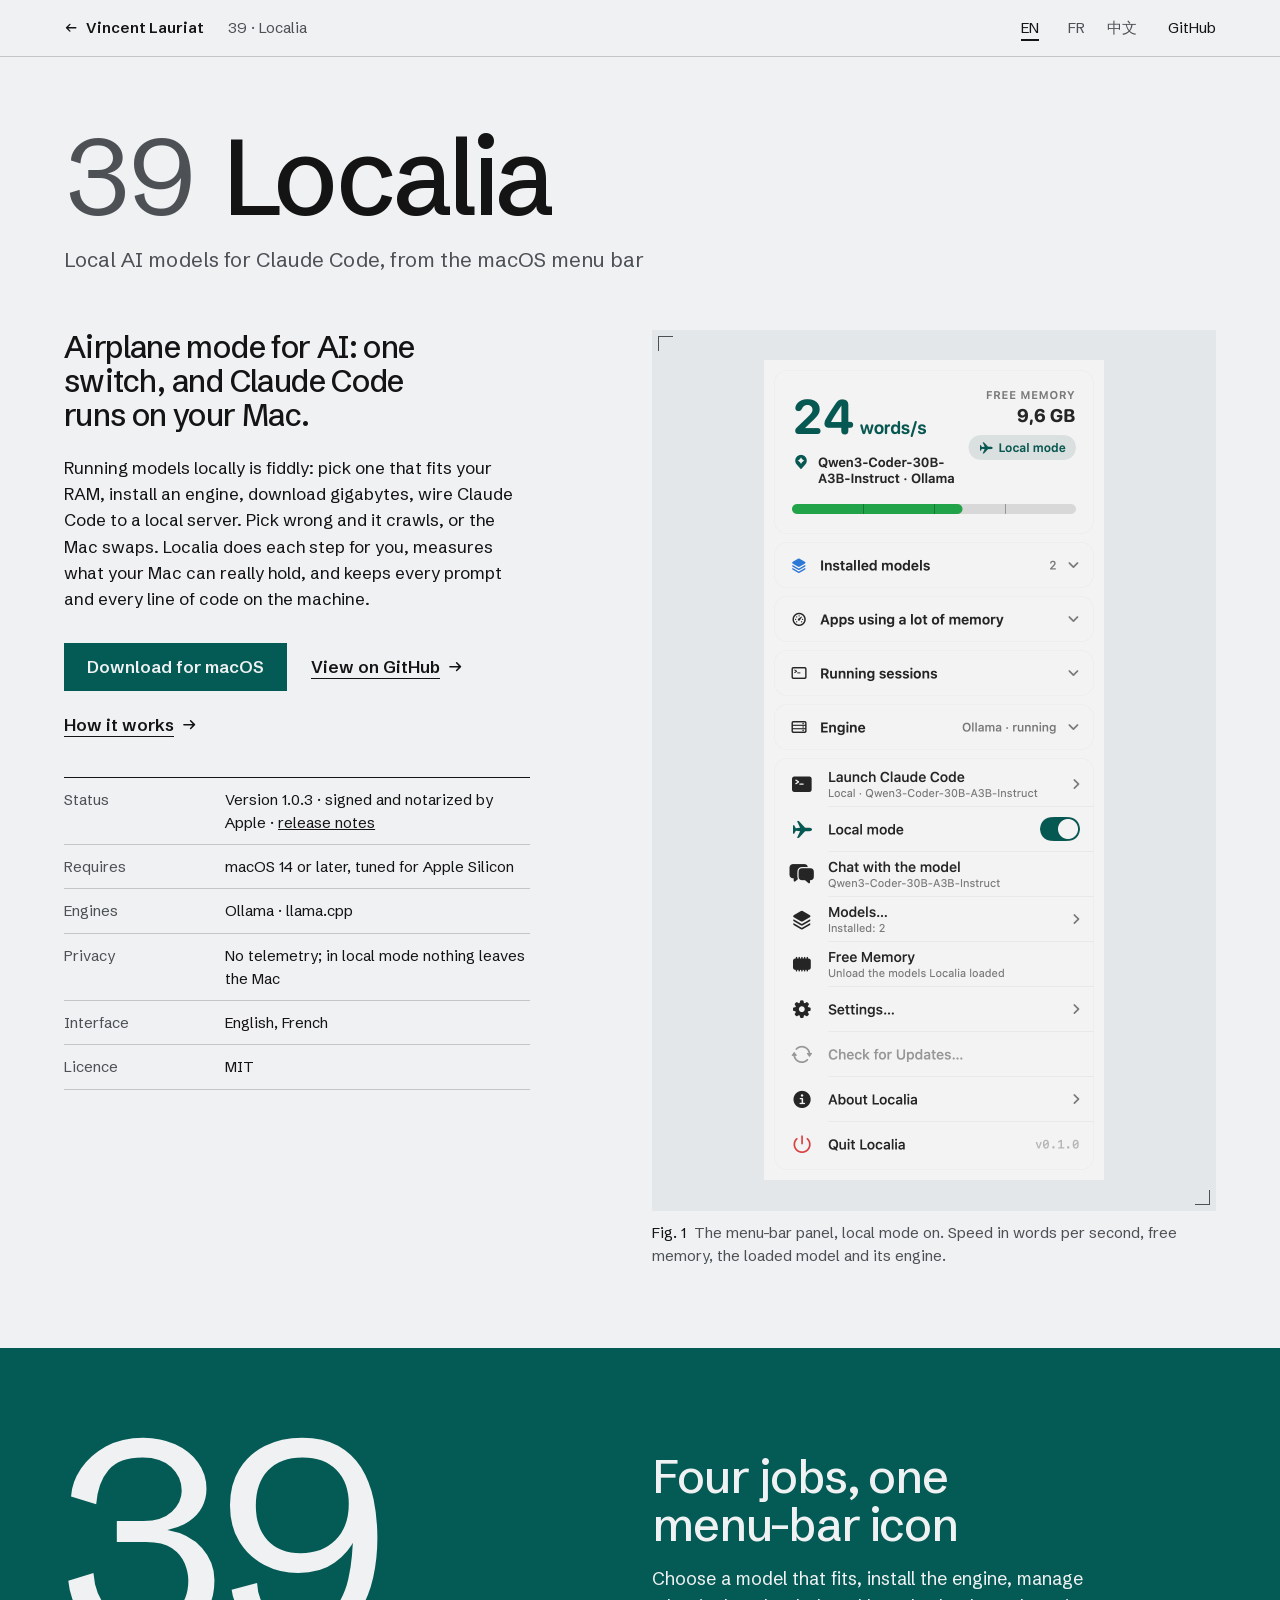
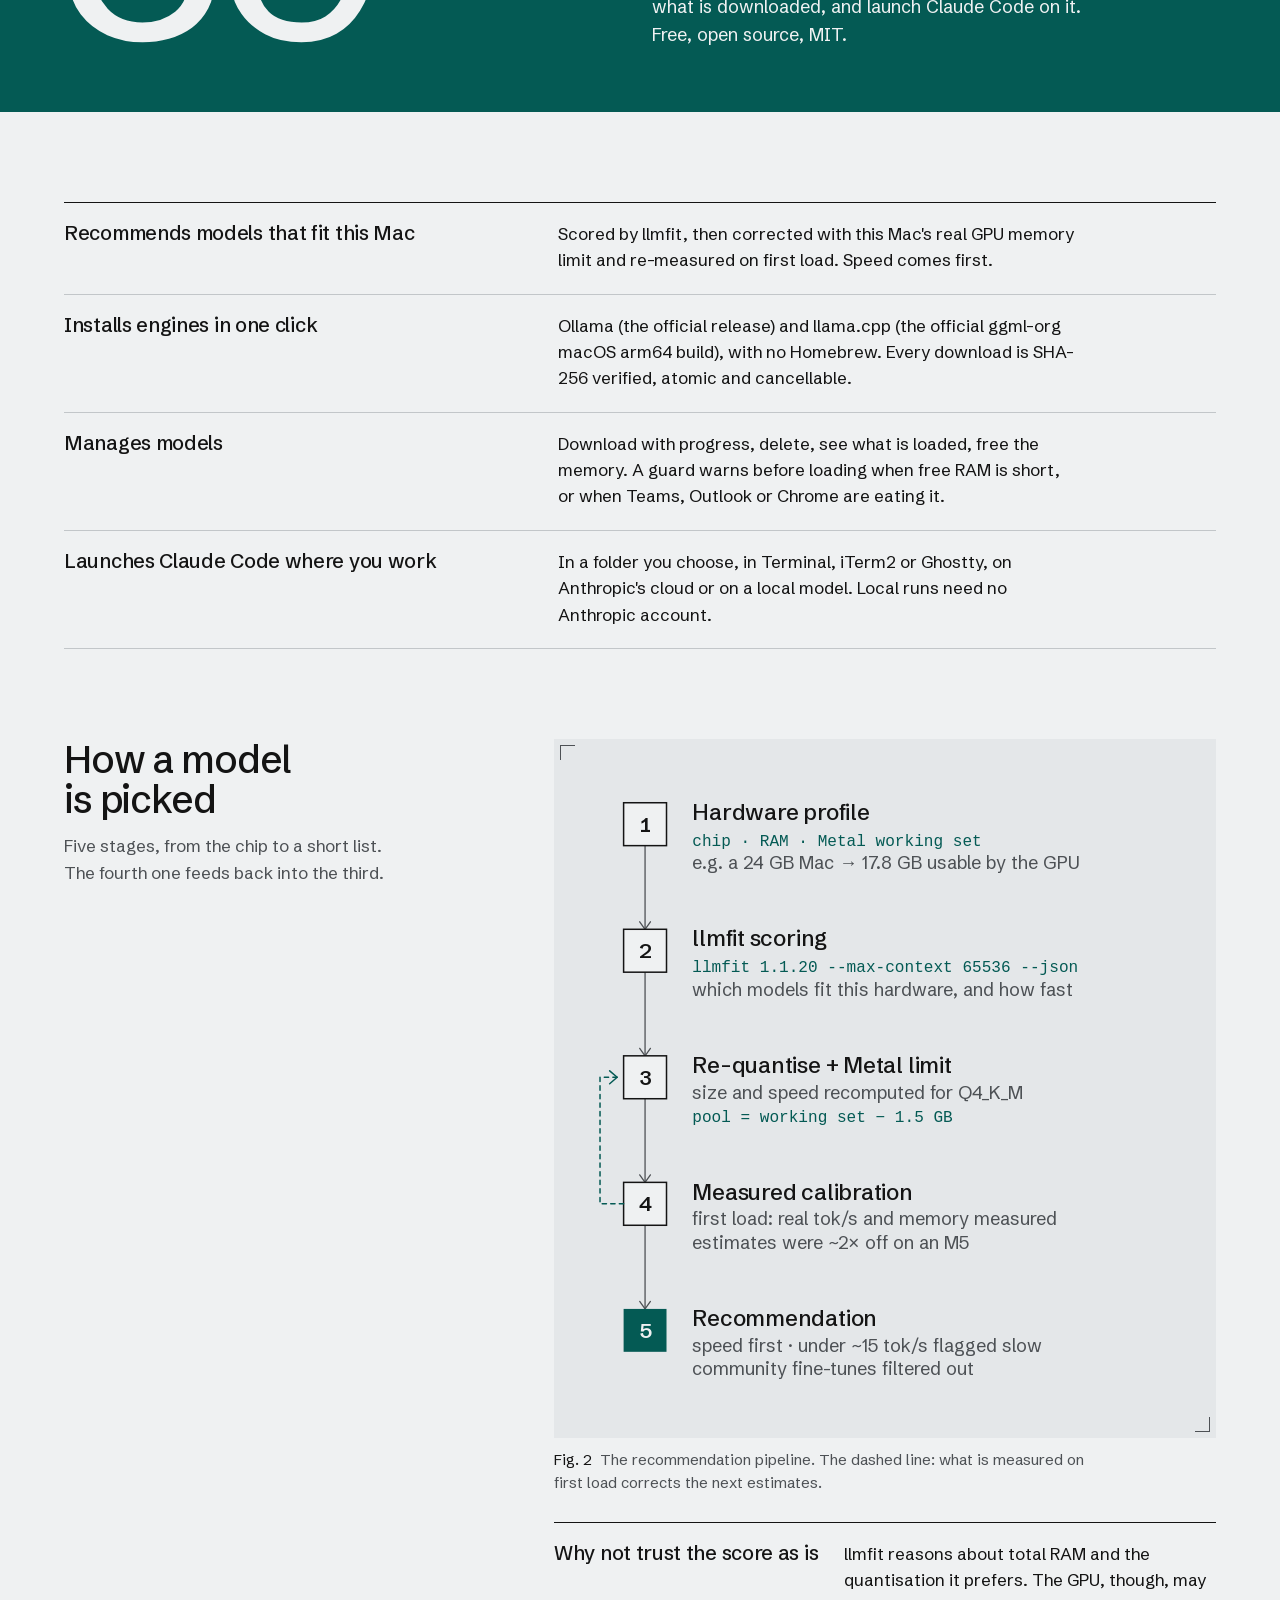
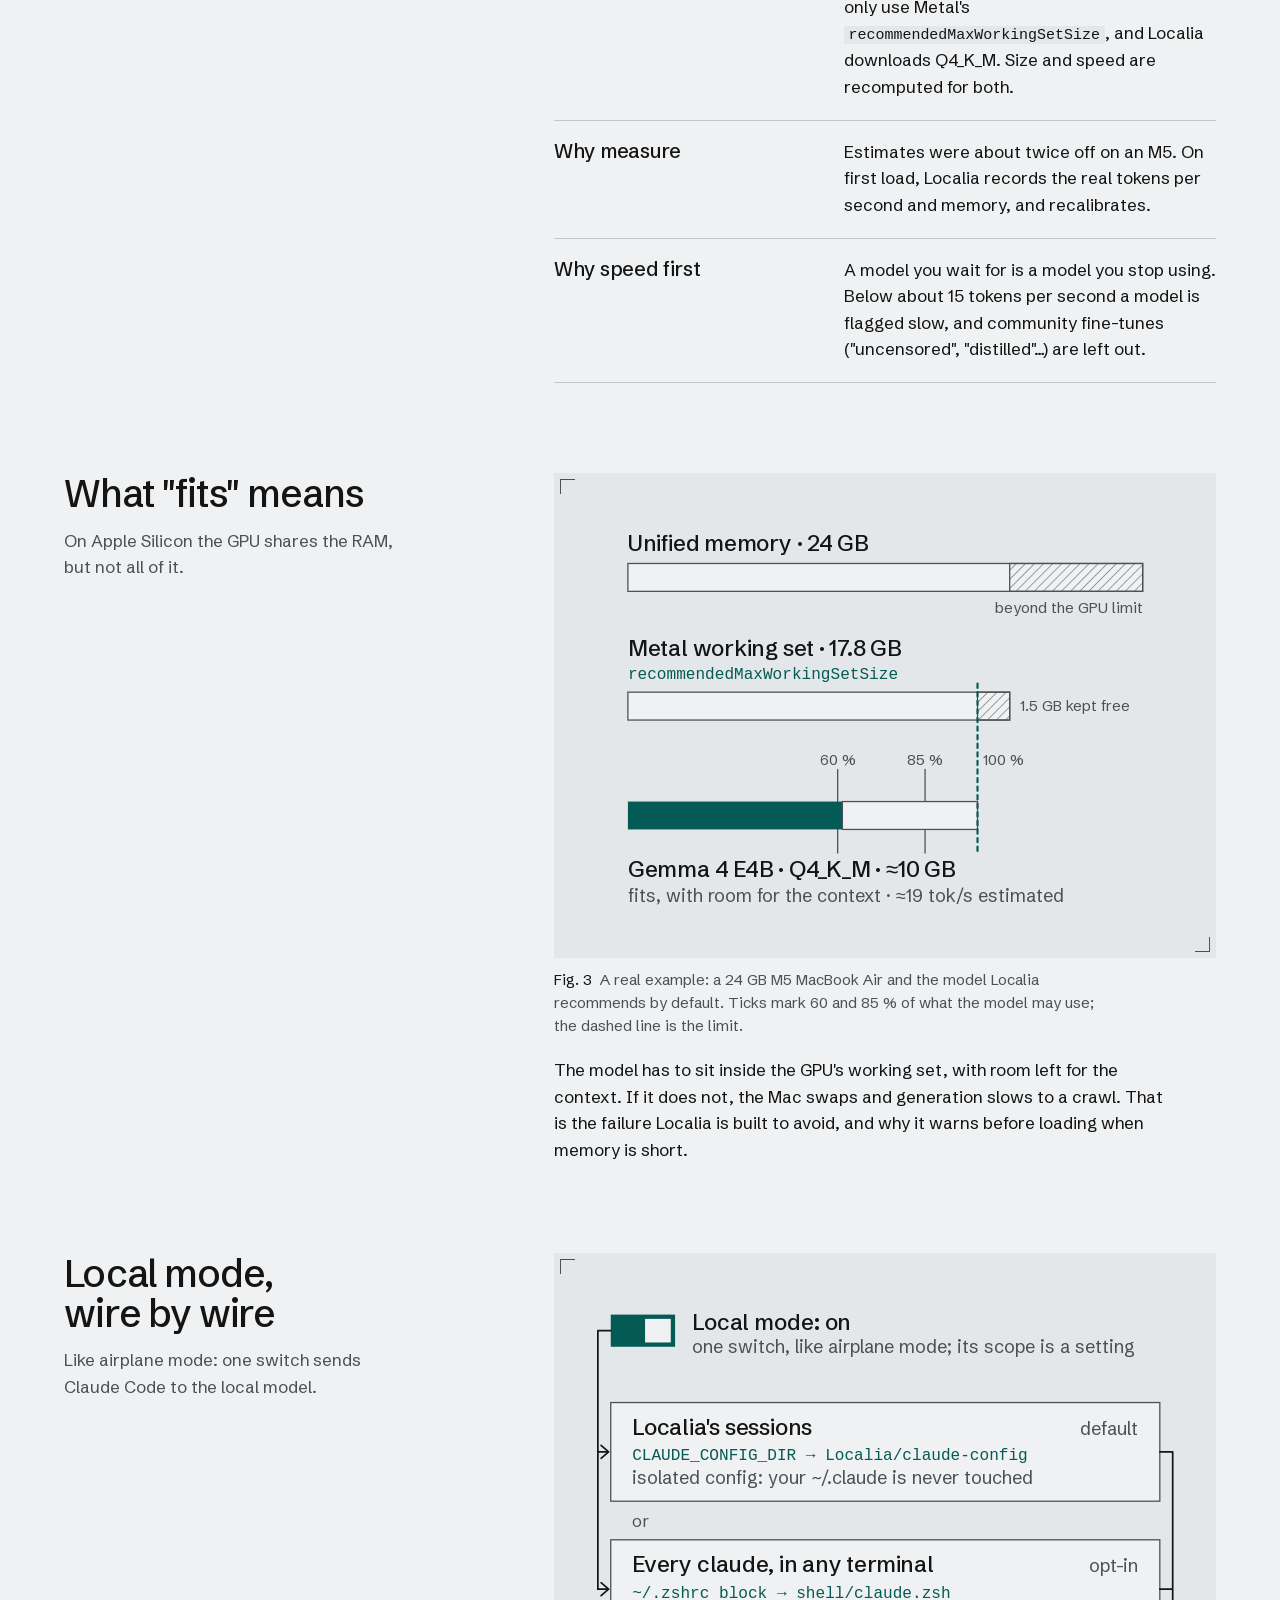
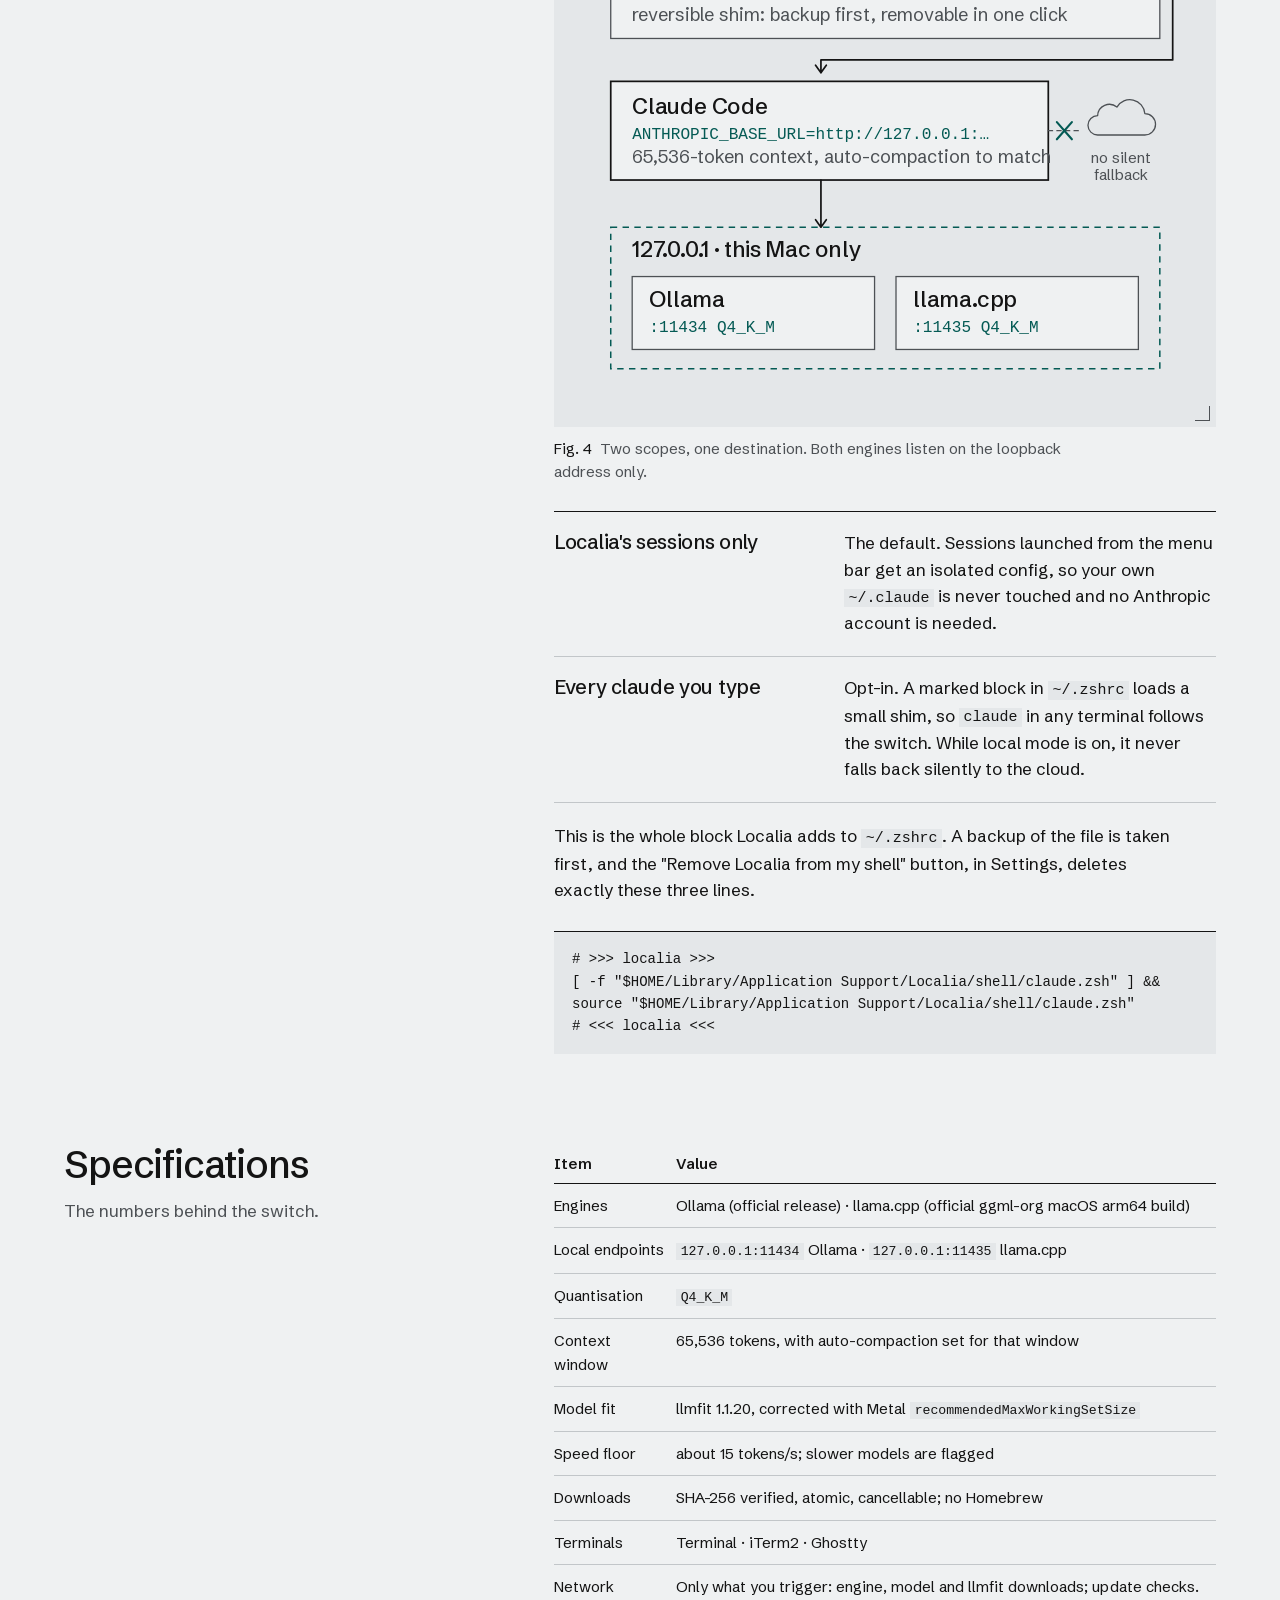
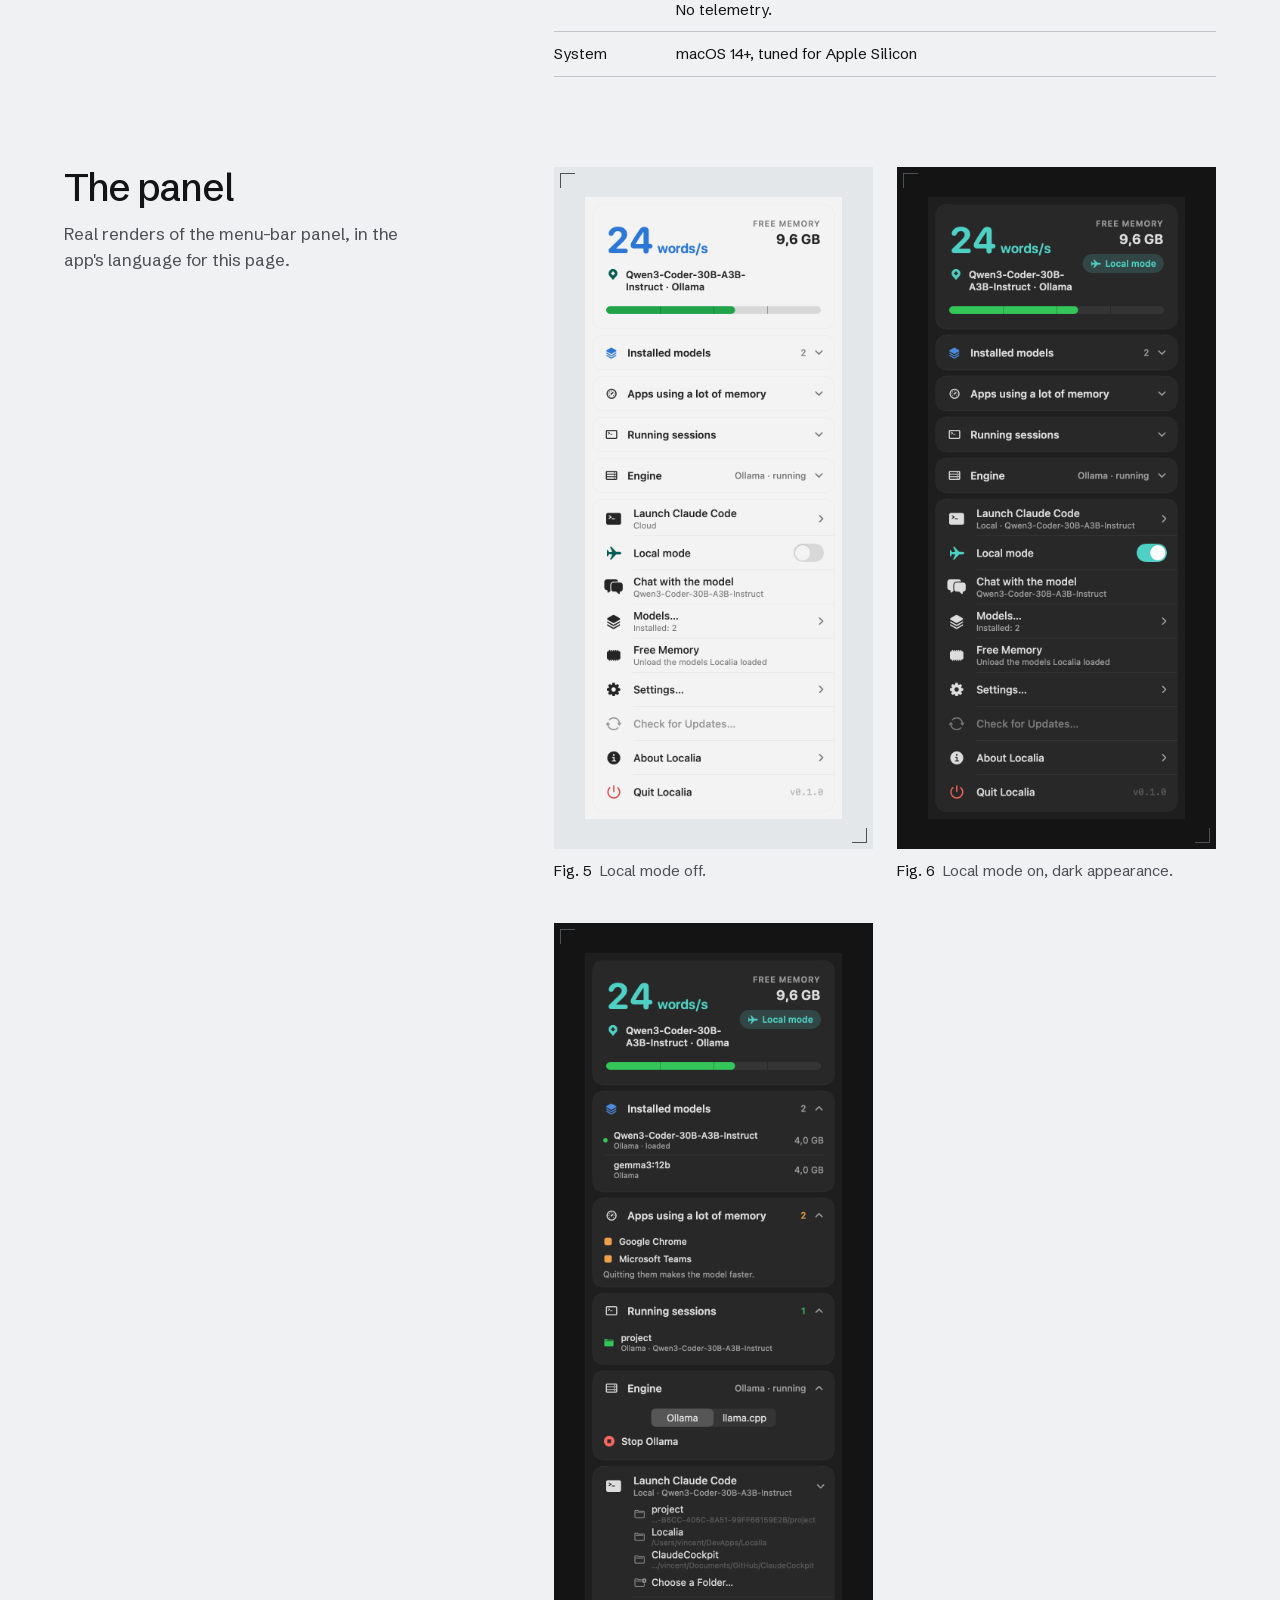
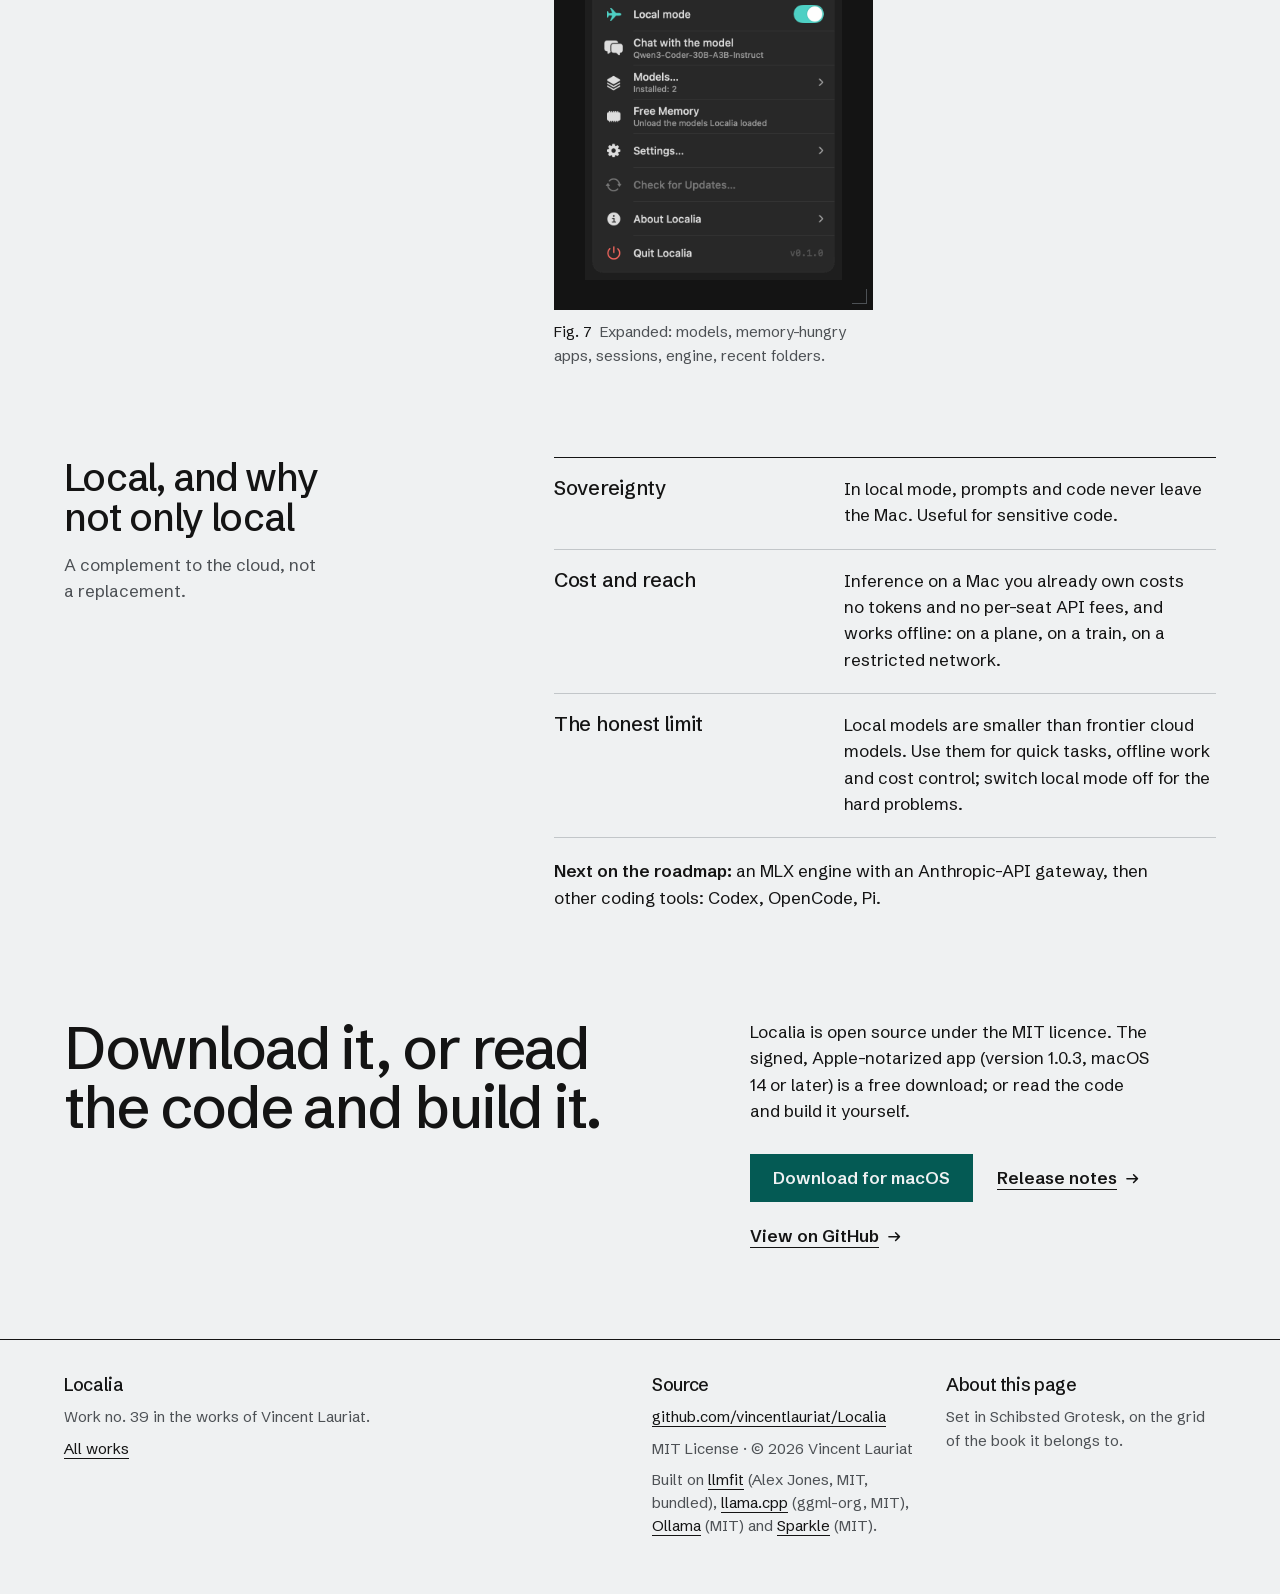
==== commit 866cf2b1: "chore(localia): link the 1.0.3 download" ====
--- a/Localia/index.html
+++ b/Localia/index.html
@@ -67,8 +67,8 @@
 <div class="t-left">
 <p class="thesis"><span class="en">Airplane mode for AI: one switch, and Claude Code runs on your Mac.</span><span class="fr">Le mode avion de l'IA : un interrupteur, et Claude Code tourne sur votre Mac.</span><span class="zh">AI 的飛航模式：一個開關，Claude Code 就在你的 Mac 上執行。</span></p>
 <p class='lede'><span class="en">Running models locally is fiddly: pick one that fits your RAM, install an engine, download gigabytes, wire Claude Code to a local server. Pick wrong and it crawls, or the Mac swaps. Localia does each step for you, measures what your Mac can really hold, and keeps every prompt and every line of code on the machine.</span><span class="fr">Faire tourner des modèles en local est laborieux : en choisir un qui tient dans la RAM, installer un moteur, télécharger des gigaoctets, brancher Claude Code sur un serveur local. Un mauvais choix et tout rame, ou le Mac swappe. Localia fait chaque étape pour vous, mesure ce que votre Mac peut vraiment tenir, et garde chaque prompt et chaque ligne de code sur la machine.</span><span class="zh">在本機執行模型很麻煩：要挑一個放得進記憶體的模型、安裝引擎、下載數 GB 檔案，再把 Claude Code 接到本機伺服器。選錯了就會很慢，或讓 Mac 開始使用置換空間。Localia 替你完成每一步，實際量測你的 Mac 能承載多少，並讓每個提示與每一行程式碼都留在這台機器上。</span></p>
-<div class="acts"><a class="btn" href="https://github.com/vincentlauriat/Localia/releases/download/v1.0.2/Localia-1.0.2.dmg"><span class="en">Download for macOS</span><span class="fr">Télécharger pour macOS</span><span class="zh">下載 macOS 版</span></a><a class="lnk" href="https://github.com/vincentlauriat/Localia"><span class="en">View on GitHub</span><span class="fr">Voir sur GitHub</span><span class="zh">在 GitHub 上查看</span><svg class="arw" viewBox="0 0 16 16" aria-hidden="true"><path d="M2 8h11M9 4l4 4-4 4"/></svg></a><a class="lnk" href="#pick"><span class="en">How it works</span><span class="fr">Comment ça marche</span><span class="zh">運作原理</span><svg class="arw" viewBox="0 0 16 16" aria-hidden="true"><path d="M2 8h11M9 4l4 4-4 4"/></svg></a></div>
-<dl class="facts"><div><dt><span class="en">Status</span><span class="fr">Statut</span><span class="zh">狀態</span></dt><dd><span class="en">Version 1.0.2 · signed and notarized by Apple · <a href="https://github.com/vincentlauriat/Localia/releases/tag/v1.0.2">release notes</a></span><span class="fr">Version 1.0.2 · signée et notarisée par Apple · <a href="https://github.com/vincentlauriat/Localia/releases/tag/v1.0.2">notes de version</a></span><span class="zh">版本 1.0.2 · 已由 Apple 簽署並公證 · <a href="https://github.com/vincentlauriat/Localia/releases/tag/v1.0.2">版本說明</a></span></dd></div><div><dt><span class="en">Requires</span><span class="fr">Configuration</span><span class="zh">需求</span></dt><dd><span class="en">macOS 14 or later, tuned for Apple Silicon</span><span class="fr">macOS 14 ou ultérieur, optimisé pour Apple Silicon</span><span class="zh">macOS 14 以上，針對 Apple Silicon 最佳化</span></dd></div><div><dt><span class="en">Engines</span><span class="fr">Moteurs</span><span class="zh">引擎</span></dt><dd>Ollama · llama.cpp</dd></div><div><dt><span class="en">Privacy</span><span class="fr">Confidentialité</span><span class="zh">隱私</span></dt><dd><span class="en">No telemetry; in local mode nothing leaves the Mac</span><span class="fr">Aucune télémétrie ; en mode local, rien ne quitte le Mac</span><span class="zh">無遙測；本機模式下沒有任何資料離開 Mac</span></dd></div><div><dt><span class="en">Interface</span><span class="fr">Interface</span><span class="zh">介面語言</span></dt><dd><span class="en">English, French</span><span class="fr">Anglais, français</span><span class="zh">英文、法文（無中文介面）</span></dd></div><div><dt><span class="en">Licence</span><span class="fr">Licence</span><span class="zh">授權</span></dt><dd>MIT</dd></div></dl>
+<div class="acts"><a class="btn" href="https://github.com/vincentlauriat/Localia/releases/download/v1.0.3/Localia-1.0.3.dmg"><span class="en">Download for macOS</span><span class="fr">Télécharger pour macOS</span><span class="zh">下載 macOS 版</span></a><a class="lnk" href="https://github.com/vincentlauriat/Localia"><span class="en">View on GitHub</span><span class="fr">Voir sur GitHub</span><span class="zh">在 GitHub 上查看</span><svg class="arw" viewBox="0 0 16 16" aria-hidden="true"><path d="M2 8h11M9 4l4 4-4 4"/></svg></a><a class="lnk" href="#pick"><span class="en">How it works</span><span class="fr">Comment ça marche</span><span class="zh">運作原理</span><svg class="arw" viewBox="0 0 16 16" aria-hidden="true"><path d="M2 8h11M9 4l4 4-4 4"/></svg></a></div>
+<dl class="facts"><div><dt><span class="en">Status</span><span class="fr">Statut</span><span class="zh">狀態</span></dt><dd><span class="en">Version 1.0.3 · signed and notarized by Apple · <a href="https://github.com/vincentlauriat/Localia/releases/tag/v1.0.3">release notes</a></span><span class="fr">Version 1.0.3 · signée et notarisée par Apple · <a href="https://github.com/vincentlauriat/Localia/releases/tag/v1.0.3">notes de version</a></span><span class="zh">版本 1.0.3 · 已由 Apple 簽署並公證 · <a href="https://github.com/vincentlauriat/Localia/releases/tag/v1.0.3">版本說明</a></span></dd></div><div><dt><span class="en">Requires</span><span class="fr">Configuration</span><span class="zh">需求</span></dt><dd><span class="en">macOS 14 or later, tuned for Apple Silicon</span><span class="fr">macOS 14 ou ultérieur, optimisé pour Apple Silicon</span><span class="zh">macOS 14 以上，針對 Apple Silicon 最佳化</span></dd></div><div><dt><span class="en">Engines</span><span class="fr">Moteurs</span><span class="zh">引擎</span></dt><dd>Ollama · llama.cpp</dd></div><div><dt><span class="en">Privacy</span><span class="fr">Confidentialité</span><span class="zh">隱私</span></dt><dd><span class="en">No telemetry; in local mode nothing leaves the Mac</span><span class="fr">Aucune télémétrie ; en mode local, rien ne quitte le Mac</span><span class="zh">無遙測；本機模式下沒有任何資料離開 Mac</span></dd></div><div><dt><span class="en">Interface</span><span class="fr">Interface</span><span class="zh">介面語言</span></dt><dd><span class="en">English, French</span><span class="fr">Anglais, français</span><span class="zh">英文、法文（無中文介面）</span></dd></div><div><dt><span class="en">Licence</span><span class="fr">Licence</span><span class="zh">授權</span></dt><dd>MIT</dd></div></dl>
 </div>
 <div class="t-right"><figure class="plate"><div class="pl"><img class="en" src="img/panel-on-light-en.png" alt="The Localia menu-bar panel with local mode on: 24 words per second, 9.6 GB of free memory, Qwen3-Coder-30B-A3B-Instruct running on Ollama." width="680" height="1640" loading="lazy" decoding="async"><img class="fr" src="img/panel-on-light-fr.png" alt="Le panneau de Localia dans la barre de menus, mode local activé : 24 mots par seconde, 9,6 Go de mémoire libre, Qwen3-Coder-30B-A3B-Instruct sur Ollama." width="680" height="1640" loading="lazy" decoding="async"><img class="zh" src="img/panel-on-light-en.png" alt="Localia 選單列面板，本機模式已開啟：每秒 24 個字、9.6 GB 可用記憶體，Qwen3-Coder-30B-A3B-Instruct 在 Ollama 上執行。" width="680" height="1640" loading="lazy" decoding="async"></div><figcaption><span class="fg"><span class="en">Fig.</span><span class="fr">Fig.</span><span class="zh">圖</span> 1</span><span class="en">The menu-bar panel, local mode on. Speed in words per second, free memory, the loaded model and its engine.</span><span class="fr">Le panneau de la barre de menus, mode local activé. Vitesse en mots par seconde, mémoire libre, le modèle chargé et son moteur.</span><span class="zh">選單列面板，本機模式開啟。以每秒字數顯示速度，並列出可用記憶體、已載入的模型與其引擎。（App 介面為英文。）</span></figcaption></figure></div>
 </div></section>
@@ -80,7 +80,7 @@
 <svg class="dgm" viewBox="0 0 560 650" aria-hidden="true" focusable="false"><rect x="24" y="22" width="60" height="30" class="fa"/><rect x="56" y="26" width="24" height="22" class="knob"/><text x="100" y="36" class="t en">Local mode: on</text><text x="100" y="36" class="t fr">Mode local : activé</text><text x="100" y="36" class="t zh">本機模式：開啟</text><text x="100" y="58" class="c en">one switch, like airplane mode; its scope is a setting</text><text x="100" y="58" class="c fr">un interrupteur, comme le mode avion ; portée réglable</text><text x="100" y="58" class="c zh">一個開關，就像飛航模式；作用範圍可設定</text><path class="s" d="M24 37H12V278"/><path class="s" d="M12 150H22M15 144l7 6-7 6M12 278H22M15 272l7 6-7 6"/><rect x="24" y="104" width="512" height="92" class="box"/><text x="44" y="134" class="t en">Localia&#x27;s sessions</text><text x="44" y="134" class="t fr">Sessions de Localia</text><text x="44" y="134" class="t zh">Localia 的工作階段</text><text x="516" y="134" class="c en" text-anchor="end">default</text><text x="516" y="134" class="c fr" text-anchor="end">par défaut</text><text x="516" y="134" class="c zh" text-anchor="end">預設</text><text x="44" y="158" class="m">CLAUDE_CONFIG_DIR → Localia/claude-config</text><text x="44" y="180" class="c en">isolated config: your ~/.claude is never touched</text><text x="44" y="180" class="c fr">config isolée : votre ~/.claude n&#x27;est jamais modifié</text><text x="44" y="180" class="c zh">獨立設定：絕不動到你的 ~/.claude</text><text x="44" y="220" class="c it en">or</text><text x="44" y="220" class="c it fr">ou</text><text x="44" y="220" class="c it zh">或</text><rect x="24" y="232" width="512" height="92" class="box"/><text x="44" y="262" class="t en">Every claude, in any terminal</text><text x="44" y="262" class="t fr">Chaque claude, dans tout terminal</text><text x="44" y="262" class="t zh">任何終端機裡的每個 claude</text><text x="516" y="262" class="c en" text-anchor="end">opt-in</text><text x="516" y="262" class="c fr" text-anchor="end">sur option</text><text x="516" y="262" class="c zh" text-anchor="end">選用</text><text x="44" y="286" class="m">~/.zshrc block → shell/claude.zsh</text><text x="44" y="308" class="c en">reversible shim: backup first, removable in one click</text><text x="44" y="308" class="c fr">shim réversible : sauvegarde d&#x27;abord, retrait en un clic</text><text x="44" y="308" class="c zh">可還原的 shim：先備份，一鍵移除</text><path class="s" d="M536 150H548V344H220V356M536 278H548M215 349l5 7 5-7"/><rect x="24" y="364" width="408" height="92" class="box strong"/><text x="44" y="394" class="t">Claude Code</text><text x="44" y="418" class="m">ANTHROPIC_BASE_URL=http://127.0.0.1:…</text><text x="44" y="440" class="c en">65,536-token context, auto-compaction to match</text><text x="44" y="440" class="c fr">contexte de 65 536 tokens, compaction ajustée</text><text x="44" y="440" class="c zh">65,536 tokens 上下文，自動壓縮隨之設定</text><path class="s2 dash" d="M432 410H462"/><path class="ac" d="M440 402l14 16M454 402l-14 16"/><path class="s2" d="M478 414h44a10 10 0 0 0 0-20 14 14 0 0 0-26-6 11 11 0 0 0-18 8 9 9 0 0 0 0 18Z"/><text x="500" y="440" class="c sm en" text-anchor="middle">no silent</text><text x="500" y="440" class="c sm fr" text-anchor="middle">pas de repli</text><text x="500" y="440" class="c sm zh" text-anchor="middle">不會悄悄</text><text x="500" y="456" class="c sm en" text-anchor="middle">fallback</text><text x="500" y="456" class="c sm fr" text-anchor="middle">silencieux</text><text x="500" y="456" class="c sm zh" text-anchor="middle">改用雲端</text><path class="s" d="M220 456V500M215 493l5 7 5-7"/><rect x="24" y="500" width="512" height="132" class="bound"/><text x="44" y="528" class="t en">127.0.0.1 · this Mac only</text><text x="44" y="528" class="t fr">127.0.0.1 · ce Mac seulement</text><text x="44" y="528" class="t zh">127.0.0.1 · 僅限這台 Mac</text><rect x="44" y="546" width="226" height="68" class="box"/><text x="60" y="574" class="t">Ollama</text><text x="60" y="598" class="m">:11434  Q4_K_M</text><rect x="290" y="546" width="226" height="68" class="box"/><text x="306" y="574" class="t">llama.cpp</text><text x="306" y="598" class="m">:11435  Q4_K_M</text></svg><p class="vh"><span class="en">Diagram: the local-mode switch reaches Claude Code either through Localia's own sessions, with an isolated config, or through a shell shim for every claude command. Claude Code then talks to Ollama on port 11434 or llama.cpp on port 11435, on 127.0.0.1, and never falls back silently to the cloud.</span><span class="fr">Schéma : l'interrupteur du mode local atteint Claude Code soit par les sessions de Localia, avec une configuration isolée, soit par un shim du shell pour chaque commande claude. Claude Code parle alors à Ollama sur le port 11434 ou à llama.cpp sur le port 11435, sur 127.0.0.1, sans jamais se rabattre en silence sur le cloud.</span><span class="zh">圖示：本機模式開關透過兩種方式作用於 Claude Code：Localia 自己的工作階段（使用獨立設定），或為每個 claude 指令加上的 shell shim。Claude Code 接著連到 127.0.0.1 上的 Ollama（連接埠 11434）或 llama.cpp（連接埠 11435），絕不會悄悄改用雲端。</span></p></div><figcaption><span class="fg"><span class="en">Fig.</span><span class="fr">Fig.</span><span class="zh">圖</span> 4</span><span class="en">Two scopes, one destination. Both engines listen on the loopback address only.</span><span class="fr">Deux portées, une seule destination. Les deux moteurs n'écoutent que sur l'adresse de bouclage.</span><span class="zh">兩種範圍，同一個目的地。兩個引擎都只在迴路位址上監聽。</span></figcaption></figure></div><ul class="specs"><li><h3><span class="en">Localia's sessions only</span><span class="fr">Sessions de Localia uniquement</span><span class="zh">僅限 Localia 的工作階段</span></h3><div><p><span class="en">The default. Sessions launched from the menu bar get an isolated config, so your own <code>~/.claude</code> is never touched and no Anthropic account is needed.</span><span class="fr">Le réglage par défaut. Les sessions lancées depuis la barre de menus reçoivent une configuration isolée : votre <code>~/.claude</code> n'est jamais modifié et aucun compte Anthropic n'est nécessaire.</span><span class="zh">預設值。從選單列啟動的工作階段使用獨立設定，因此絕不會動到你自己的 <code>~/.claude</code>，也不需要 Anthropic 帳號。</span></p></div></li><li><h3><span class="en">Every claude you type</span><span class="fr">Chaque claude que vous tapez</span><span class="zh">你輸入的每個 claude</span></h3><div><p><span class="en">Opt-in. A marked block in <code>~/.zshrc</code> loads a small shim, so <code>claude</code> in any terminal follows the switch. While local mode is on, it never falls back silently to the cloud.</span><span class="fr">Sur option. Un bloc balisé dans <code>~/.zshrc</code> charge un petit shim : <code>claude</code>, dans n'importe quel terminal, suit l'interrupteur. Tant que le mode local est activé, il ne se rabat jamais en silence sur le cloud.</span><span class="zh">選用。<code>~/.zshrc</code> 中一段有標記的區塊會載入一個小型 shim，讓任何終端機裡的 <code>claude</code> 都跟隨開關。本機模式開啟時，絕不會悄悄改用雲端。</span></p></div></li></ul><p><span class="en">This is the whole block Localia adds to <code>~/.zshrc</code>. A backup of the file is taken first, and the "Remove Localia from my shell" button, in Settings, deletes exactly these three lines.</span><span class="fr">Voici tout le bloc que Localia ajoute à <code>~/.zshrc</code>. Une sauvegarde du fichier est faite avant, et le bouton « Retirer Localia de mon shell », dans les Réglages, supprime exactement ces trois lignes.</span><span class="zh">這就是 Localia 加入 <code>~/.zshrc</code> 的完整區塊。寫入前會先備份該檔案，而「設定」中的「Remove Localia from my shell」按鈕只會刪除這三行。</span></p><pre><code># &gt;&gt;&gt; localia &gt;&gt;&gt;
 [ -f &quot;$HOME/Library/Application Support/Localia/shell/claude.zsh&quot; ] &amp;&amp; source &quot;$HOME/Library/Application Support/Localia/shell/claude.zsh&quot;
 # &lt;&lt;&lt; localia &lt;&lt;&lt;</code></pre></div></div></section><section class="chapter" id="specs"><div class="wrap g12"><div class="ch-head"><h2><span class="en">Specifications</span><span class="fr">Caractéristiques</span><span class="zh">規格</span></h2><p><span class="en">The numbers behind the switch.</span><span class="fr">Les chiffres derrière l'interrupteur.</span><span class="zh">開關背後的數字。</span></p></div><div class="ch-body"><div class="tbl-wrap"><table class="tbl"><thead><tr><th><span class="en">Item</span><span class="fr">Élément</span><span class="zh">項目</span></th><th><span class="en">Value</span><span class="fr">Valeur</span><span class="zh">數值</span></th></tr></thead><tbody><tr><td><span class="en">Engines</span><span class="fr">Moteurs</span><span class="zh">引擎</span></td><td><span class="en">Ollama (official release) · llama.cpp (official ggml-org macOS arm64 build)</span><span class="fr">Ollama (version officielle) · llama.cpp (build officiel ggml-org macOS arm64)</span><span class="zh">Ollama（官方版本）· llama.cpp（ggml-org 官方 macOS arm64 版本）</span></td></tr><tr><td><span class="en">Local endpoints</span><span class="fr">Points d'accès locaux</span><span class="zh">本機端點</span></td><td><code>127.0.0.1:11434</code> Ollama · <code>127.0.0.1:11435</code> llama.cpp</td></tr><tr><td><span class="en">Quantisation</span><span class="fr">Quantification</span><span class="zh">量化</span></td><td><code>Q4_K_M</code></td></tr><tr><td><span class="en">Context window</span><span class="fr">Fenêtre de contexte</span><span class="zh">上下文視窗</span></td><td><span class="en">65,536 tokens, with auto-compaction set for that window</span><span class="fr">65 536 tokens, avec auto-compaction réglée pour cette fenêtre</span><span class="zh">65,536 個 token，並針對此視窗設定自動壓縮</span></td></tr><tr><td><span class="en">Model fit</span><span class="fr">Adéquation</span><span class="zh">模型適配</span></td><td><span class="en">llmfit 1.1.20, corrected with Metal <code>recommendedMaxWorkingSetSize</code></span><span class="fr">llmfit 1.1.20, corrigé par le <code>recommendedMaxWorkingSetSize</code> de Metal</span><span class="zh">llmfit 1.1.20，以 Metal 的 <code>recommendedMaxWorkingSetSize</code> 修正</span></td></tr><tr><td><span class="en">Speed floor</span><span class="fr">Vitesse plancher</span><span class="zh">速度下限</span></td><td><span class="en">about 15 tokens/s; slower models are flagged</span><span class="fr">environ 15 tokens/s ; en dessous, le modèle est signalé</span><span class="zh">約每秒 15 個 token；更慢的模型會被標示</span></td></tr><tr><td><span class="en">Downloads</span><span class="fr">Téléchargements</span><span class="zh">下載</span></td><td><span class="en">SHA-256 verified, atomic, cancellable; no Homebrew</span><span class="fr">vérifiés en SHA-256, atomiques, annulables ; sans Homebrew</span><span class="zh">SHA-256 驗證、原子寫入、可取消；無需 Homebrew</span></td></tr><tr><td><span class="en">Terminals</span><span class="fr">Terminaux</span><span class="zh">終端機</span></td><td>Terminal · iTerm2 · Ghostty</td></tr><tr><td><span class="en">Network</span><span class="fr">Réseau</span><span class="zh">網路</span></td><td><span class="en">Only what you trigger: engine, model and llmfit downloads; update checks. No telemetry.</span><span class="fr">Seulement ce que vous déclenchez : téléchargement du moteur, des modèles et de llmfit ; vérification des mises à jour. Aucune télémétrie.</span><span class="zh">只有你觸發的連線：下載引擎、模型與 llmfit；以及檢查更新。無遙測。</span></td></tr><tr><td><span class="en">System</span><span class="fr">Système</span><span class="zh">系統</span></td><td><span class="en">macOS 14+, tuned for Apple Silicon</span><span class="fr">macOS 14+, optimisé pour Apple Silicon</span><span class="zh">macOS 14 以上，針對 Apple Silicon 最佳化</span></td></tr></tbody></table></div></div></div></section><section class="chapter" id="panel"><div class="wrap g12"><div class="ch-head"><h2><span class="en">The panel</span><span class="fr">Le panneau</span><span class="zh">面板</span></h2><p><span class="en">Real renders of the menu-bar panel, in the app's language for this page.</span><span class="fr">Des rendus réels du panneau, dans la langue de l'app correspondant à cette page.</span><span class="zh">選單列面板的實際畫面。App 只有英文與法文介面，此處顯示英文版。</span></p></div><div class="ch-body"><div class="plates"><figure class="plate"><div class="pl"><img class="en" src="img/panel-off-light-en.png" alt="The panel with local mode off: Claude Code launches on Anthropic&#x27;s cloud." width="680" height="1640" loading="lazy" decoding="async"><img class="fr" src="img/panel-off-light-fr.png" alt="Le panneau, mode local désactivé : Claude Code se lance sur le cloud d&#x27;Anthropic." width="680" height="1640" loading="lazy" decoding="async"><img class="zh" src="img/panel-off-light-en.png" alt="本機模式關閉時的面板：Claude Code 在 Anthropic 雲端啟動。" width="680" height="1640" loading="lazy" decoding="async"></div><figcaption><span class="fg"><span class="en">Fig.</span><span class="fr">Fig.</span><span class="zh">圖</span> 5</span><span class="en">Local mode off.</span><span class="fr">Mode local désactivé.</span><span class="zh">本機模式關閉。</span></figcaption></figure><figure class="plate ink"><div class="pl"><img class="en" src="img/panel-on-dark-en.png" alt="The panel in dark mode with local mode on." width="680" height="1640" loading="lazy" decoding="async"><img class="fr" src="img/panel-on-dark-fr.png" alt="Le panneau en mode sombre, mode local activé." width="680" height="1640" loading="lazy" decoding="async"><img class="zh" src="img/panel-on-dark-en.png" alt="深色模式下、本機模式開啟時的面板。" width="680" height="1640" loading="lazy" decoding="async"></div><figcaption><span class="fg"><span class="en">Fig.</span><span class="fr">Fig.</span><span class="zh">圖</span> 6</span><span class="en">Local mode on, dark appearance.</span><span class="fr">Mode local activé, apparence sombre.</span><span class="zh">本機模式開啟，深色外觀。</span></figcaption></figure><figure class="plate ink"><div class="pl"><img class="en" src="img/panel-on-expanded-dark-en.png" alt="The expanded panel: installed models, memory-hungry apps (Google Chrome, Microsoft Teams), running sessions, engine choice between Ollama and llama.cpp, and recent folders for Claude Code." width="680" height="2446" loading="lazy" decoding="async"><img class="fr" src="img/panel-on-expanded-dark-fr.png" alt="Le panneau déplié : modèles installés, apps gourmandes en mémoire (Google Chrome, Microsoft Teams), sessions en cours, choix du moteur entre Ollama et llama.cpp, et dossiers récents pour Claude Code." width="680" height="2446" loading="lazy" decoding="async"><img class="zh" src="img/panel-on-expanded-dark-en.png" alt="展開的面板：已安裝的模型、佔用大量記憶體的 App（Google Chrome、Microsoft Teams）、執行中的工作階段、Ollama 與 llama.cpp 引擎切換，以及 Claude Code 的最近資料夾。" width="680" height="2446" loading="lazy" decoding="async"></div><figcaption><span class="fg"><span class="en">Fig.</span><span class="fr">Fig.</span><span class="zh">圖</span> 7</span><span class="en">Expanded: models, memory-hungry apps, sessions, engine, recent folders.</span><span class="fr">Déplié : modèles, apps gourmandes, sessions, moteur, dossiers récents.</span><span class="zh">展開：模型、耗記憶體的 App、工作階段、引擎、最近資料夾。</span></figcaption></figure></div></div></div></section><section class="chapter" id="why"><div class="wrap g12"><div class="ch-head"><h2><span class="en">Local, and why not only local</span><span class="fr">Le local, et pourquoi pas seulement</span><span class="zh">本機，但不只本機</span></h2><p><span class="en">A complement to the cloud, not a replacement.</span><span class="fr">Un complément au cloud, pas un remplaçant.</span><span class="zh">是雲端的補充，而非取代。</span></p></div><div class="ch-body"><ul class="specs"><li><h3><span class="en">Sovereignty</span><span class="fr">Souveraineté</span><span class="zh">資料自主</span></h3><div><p><span class="en">In local mode, prompts and code never leave the Mac. Useful for sensitive code.</span><span class="fr">En mode local, prompts et code ne quittent jamais le Mac. Utile pour le code sensible.</span><span class="zh">本機模式下，提示與程式碼從不離開 Mac。適合處理敏感程式碼。</span></p></div></li><li><h3><span class="en">Cost and reach</span><span class="fr">Coût et portée</span><span class="zh">成本與可用性</span></h3><div><p><span class="en">Inference on a Mac you already own costs no tokens and no per-seat API fees, and works offline: on a plane, on a train, on a restricted network.</span><span class="fr">L'inférence sur un Mac que vous possédez déjà ne coûte aucun token ni frais d'API par poste, et fonctionne hors ligne : en avion, en train, sur un réseau restreint.</span><span class="zh">在你已擁有的 Mac 上推論，不花 token，也沒有按席位計費的 API 費用，且可離線使用：飛機上、火車上、受限網路中皆可。</span></p></div></li><li><h3><span class="en">The honest limit</span><span class="fr">La limite, honnêtement</span><span class="zh">坦白說的限制</span></h3><div><p><span class="en">Local models are smaller than frontier cloud models. Use them for quick tasks, offline work and cost control; switch local mode off for the hard problems.</span><span class="fr">Les modèles locaux sont plus petits que les modèles de pointe du cloud. Utilisez-les pour les tâches rapides, le travail hors ligne et la maîtrise des coûts ; coupez le mode local pour les problèmes difficiles.</span><span class="zh">本機模型比雲端的前沿模型小。適合快速任務、離線工作與控制成本；遇到困難問題時，關閉本機模式即可。</span></p></div></li></ul><p><span class="en"><b>Next on the roadmap:</b> an MLX engine with an Anthropic-API gateway, then other coding tools: Codex, OpenCode, Pi.</span><span class="fr"><b>Prochaines étapes :</b> un moteur MLX avec une passerelle compatible avec l'API d'Anthropic, puis d'autres outils de code : Codex, OpenCode, Pi.</span><span class="zh"><b>後續規劃：</b>MLX 引擎與相容 Anthropic API 的閘道，接著支援其他程式開發工具：Codex、OpenCode、Pi。</span></p></div></div></section>
-<section class="close"><div class="wrap g12"><h2><span class="en">Download it, or read the code and build it.</span><span class="fr">Téléchargez-la, ou lisez le code et compilez-la.</span><span class="zh">下載使用，或閱讀程式碼自行建置。</span></h2><div class="c-r"><p><span class="en">Localia is open source under the MIT licence. The signed, Apple-notarized app (version 1.0.2, macOS 14 or later) is a free download; or read the code and build it yourself.</span><span class="fr">Localia est open source sous licence MIT. L'app signée et notarisée par Apple (version 1.0.2, macOS 14 ou ultérieur) se télécharge gratuitement ; ou lisez le code et compilez-la vous-même.</span><span class="zh">Localia 以 MIT 授權開源。經簽署並由 Apple 公證的應用程式（版本 1.0.2，macOS 14 以上）可免費下載；也可以閱讀程式碼，自行建置。</span></p><div class="acts"><a class="btn" href="https://github.com/vincentlauriat/Localia/releases/download/v1.0.2/Localia-1.0.2.dmg"><span class="en">Download for macOS</span><span class="fr">Télécharger pour macOS</span><span class="zh">下載 macOS 版</span></a><a class="lnk" href="https://github.com/vincentlauriat/Localia/releases/tag/v1.0.2"><span class="en">Release notes</span><span class="fr">Notes de version</span><span class="zh">版本說明</span><svg class="arw" viewBox="0 0 16 16" aria-hidden="true"><path d="M2 8h11M9 4l4 4-4 4"/></svg></a><a class="lnk" href="https://github.com/vincentlauriat/Localia"><span class="en">View on GitHub</span><span class="fr">Voir sur GitHub</span><span class="zh">在 GitHub 上查看</span><svg class="arw" viewBox="0 0 16 16" aria-hidden="true"><path d="M2 8h11M9 4l4 4-4 4"/></svg></a></div></div></div></section>
+<section class="close"><div class="wrap g12"><h2><span class="en">Download it, or read the code and build it.</span><span class="fr">Téléchargez-la, ou lisez le code et compilez-la.</span><span class="zh">下載使用，或閱讀程式碼自行建置。</span></h2><div class="c-r"><p><span class="en">Localia is open source under the MIT licence. The signed, Apple-notarized app (version 1.0.3, macOS 14 or later) is a free download; or read the code and build it yourself.</span><span class="fr">Localia est open source sous licence MIT. L'app signée et notarisée par Apple (version 1.0.3, macOS 14 ou ultérieur) se télécharge gratuitement ; ou lisez le code et compilez-la vous-même.</span><span class="zh">Localia 以 MIT 授權開源。經簽署並由 Apple 公證的應用程式（版本 1.0.3，macOS 14 以上）可免費下載；也可以閱讀程式碼，自行建置。</span></p><div class="acts"><a class="btn" href="https://github.com/vincentlauriat/Localia/releases/download/v1.0.3/Localia-1.0.3.dmg"><span class="en">Download for macOS</span><span class="fr">Télécharger pour macOS</span><span class="zh">下載 macOS 版</span></a><a class="lnk" href="https://github.com/vincentlauriat/Localia/releases/tag/v1.0.3"><span class="en">Release notes</span><span class="fr">Notes de version</span><span class="zh">版本說明</span><svg class="arw" viewBox="0 0 16 16" aria-hidden="true"><path d="M2 8h11M9 4l4 4-4 4"/></svg></a><a class="lnk" href="https://github.com/vincentlauriat/Localia"><span class="en">View on GitHub</span><span class="fr">Voir sur GitHub</span><span class="zh">在 GitHub 上查看</span><svg class="arw" viewBox="0 0 16 16" aria-hidden="true"><path d="M2 8h11M9 4l4 4-4 4"/></svg></a></div></div></div></section>
 </main>
 <footer class="colophon"><div class="wrap g12"><div class="c1"><h2>Localia</h2><p><span class="en">Work no.</span><span class="fr">Réalisation n°</span><span class="zh">作品編號</span> <span class="num">39</span> <span class="en">in the works of Vincent Lauriat</span><span class="fr">dans les réalisations de Vincent Lauriat</span><span class="zh">收錄於 Vincent Lauriat 作品集</span>.</p><p><a href="https://vincentlauriat.github.io/#w39"><span class="en">All works</span><span class="fr">Toutes les réalisations</span><span class="zh">全部作品</span></a></p></div><div class="c2"><h2><span class="en">Source</span><span class="fr">Source</span><span class="zh">原始碼</span></h2><p><a href="https://github.com/vincentlauriat/Localia">github.com/vincentlauriat/Localia</a></p><p><span class="en">MIT License</span><span class="fr">Licence MIT</span><span class="zh">MIT 授權</span> · © 2026 Vincent Lauriat</p><p><span class="en">Built on <a href="https://github.com/AlexsJones/llmfit">llmfit</a> (Alex Jones, MIT, bundled), <a href="https://github.com/ggml-org/llama.cpp">llama.cpp</a> (ggml-org, MIT), <a href="https://github.com/ollama/ollama">Ollama</a> (MIT) and <a href="https://sparkle-project.org">Sparkle</a> (MIT).</span><span class="fr">Construit avec <a href="https://github.com/AlexsJones/llmfit">llmfit</a> (Alex Jones, MIT, intégré), <a href="https://github.com/ggml-org/llama.cpp">llama.cpp</a> (ggml-org, MIT), <a href="https://github.com/ollama/ollama">Ollama</a> (MIT) et <a href="https://sparkle-project.org">Sparkle</a> (MIT).</span><span class="zh">基於 <a href="https://github.com/AlexsJones/llmfit">llmfit</a>（Alex Jones，MIT，隨附）、<a href="https://github.com/ggml-org/llama.cpp">llama.cpp</a>（ggml-org，MIT）、<a href="https://github.com/ollama/ollama">Ollama</a>（MIT）與 <a href="https://sparkle-project.org">Sparkle</a>（MIT）。</span></p></div><div class="c3"><h2><span class="en">About this page</span><span class="fr">À propos de cette page</span><span class="zh">關於本頁</span></h2><p><span class="en">Set in Schibsted Grotesk, on the grid of the book it belongs to.</span><span class="fr">Composée en Schibsted Grotesk, sur la grille du livre auquel elle appartient.</span><span class="zh">以 Schibsted Grotesk 排版，沿用其所屬作品集的網格。</span></p></div></div></footer>
 <script src="/assets/monograph/v1/monograph.js"></script>
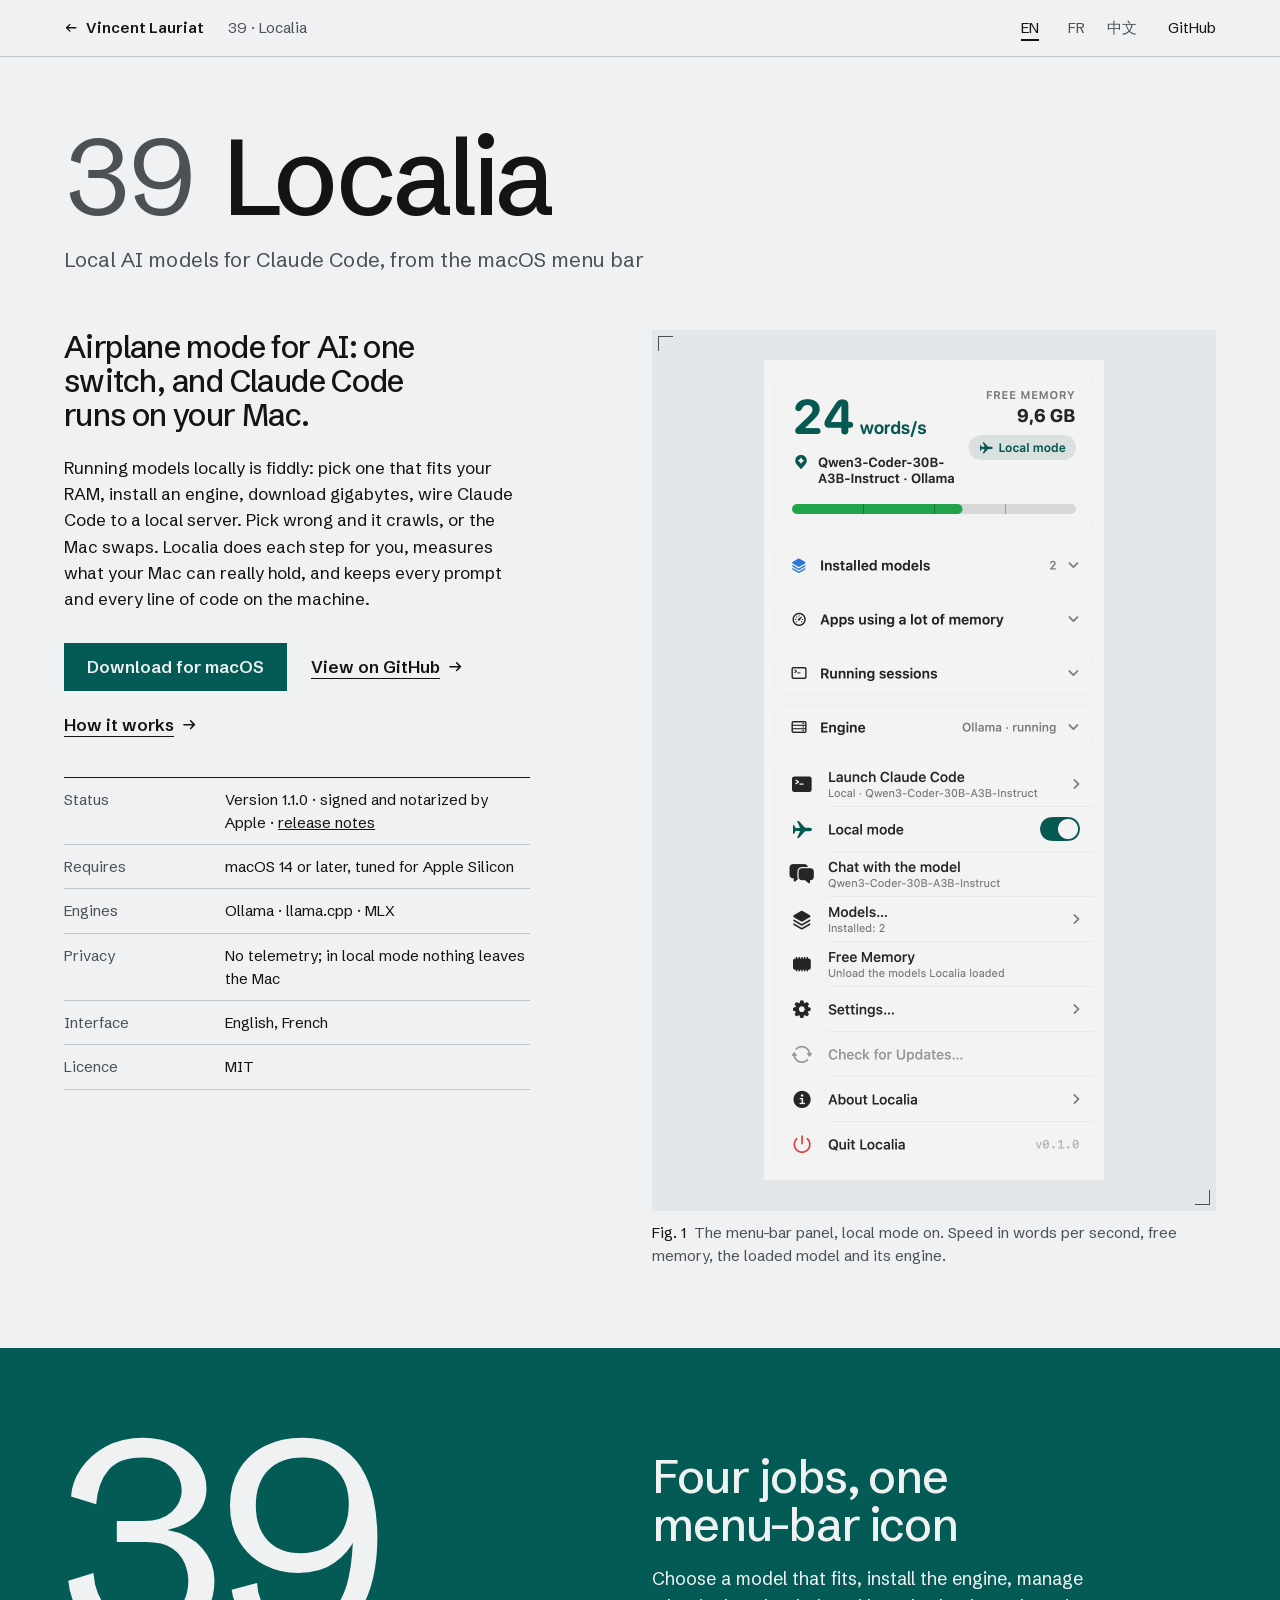
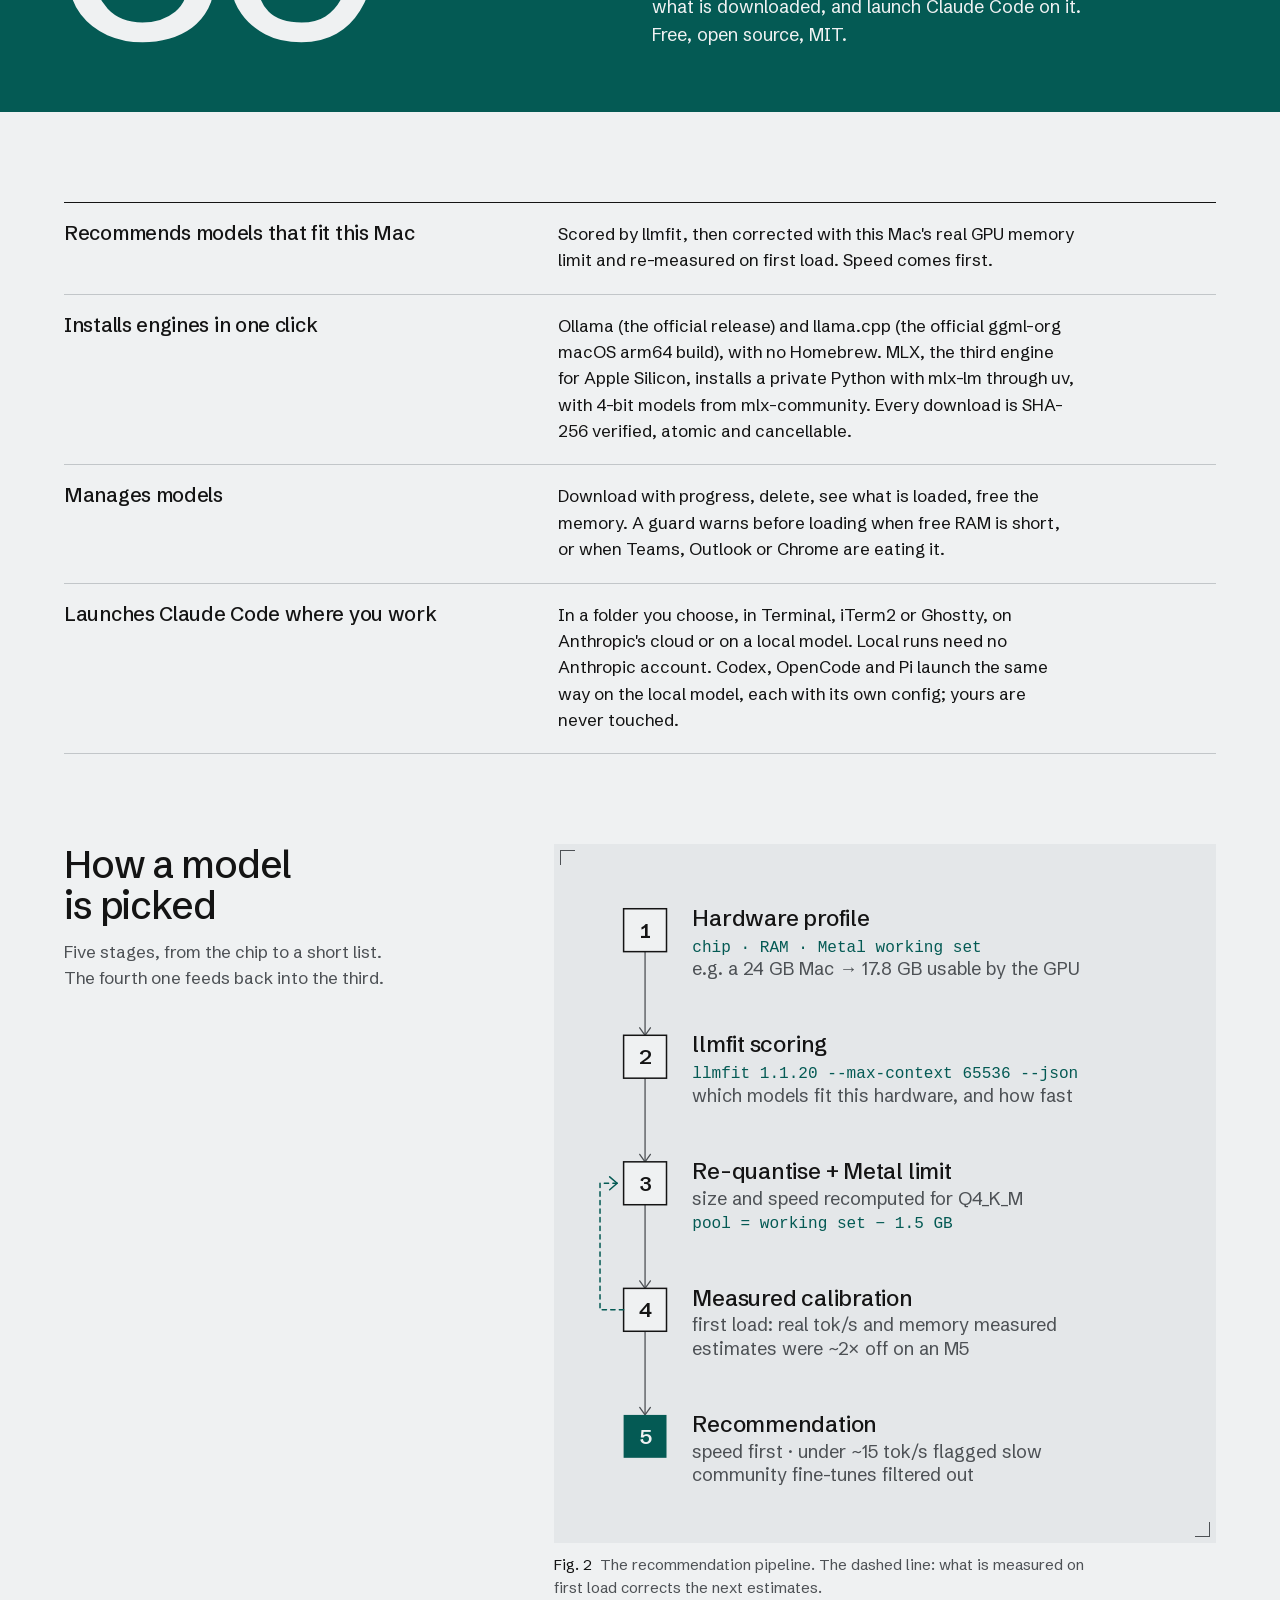
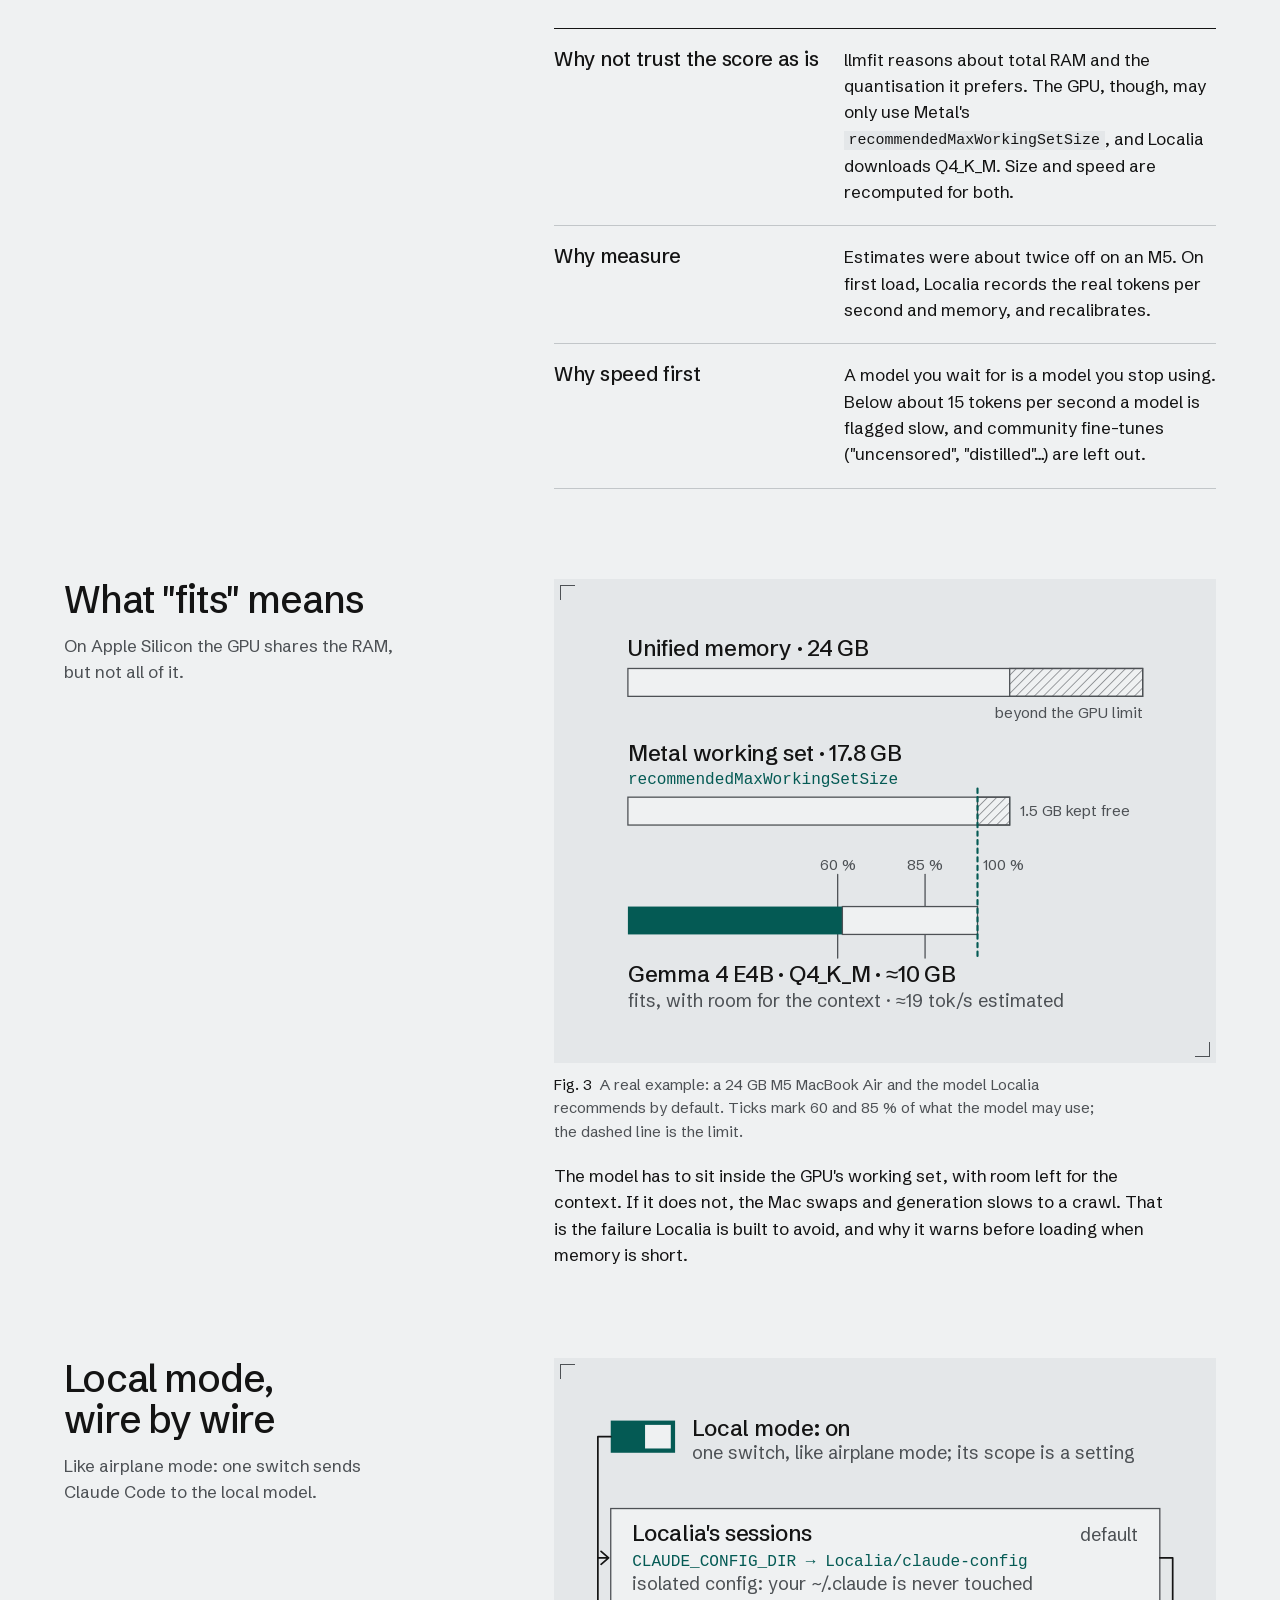
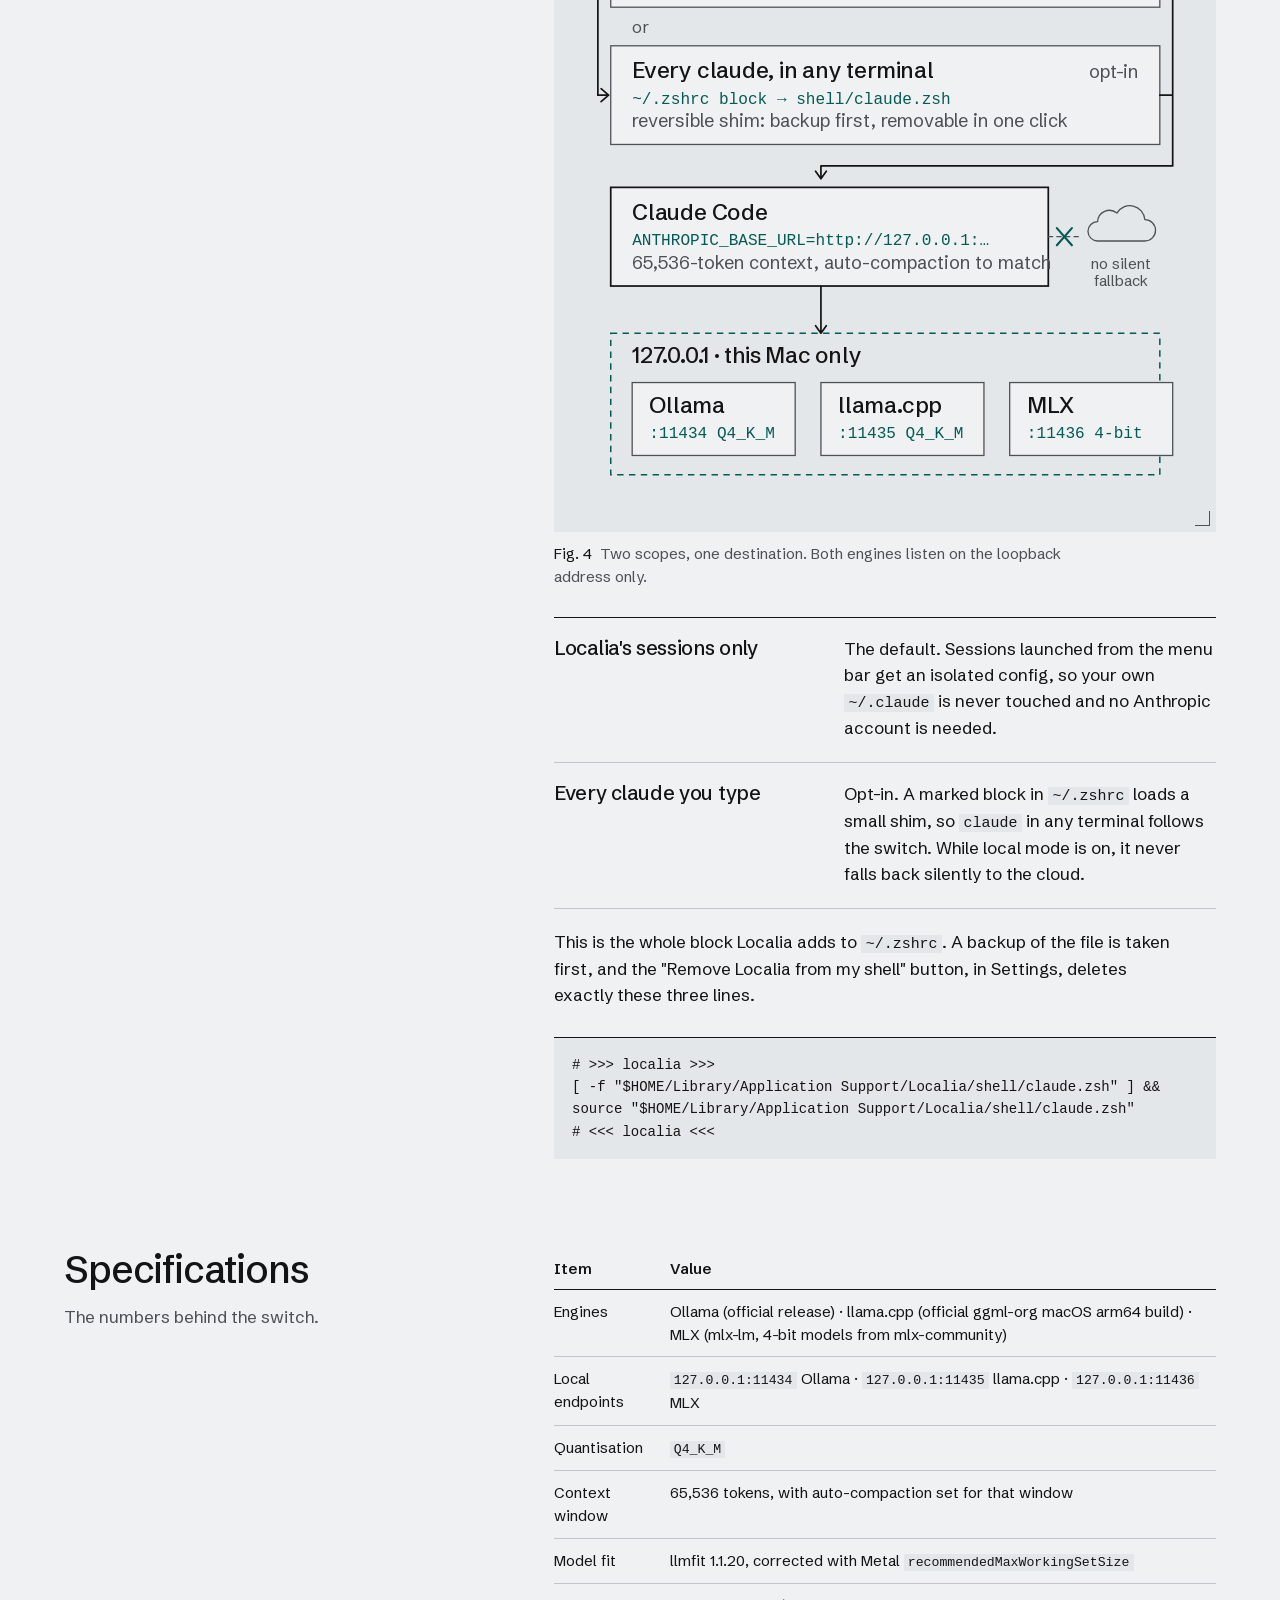
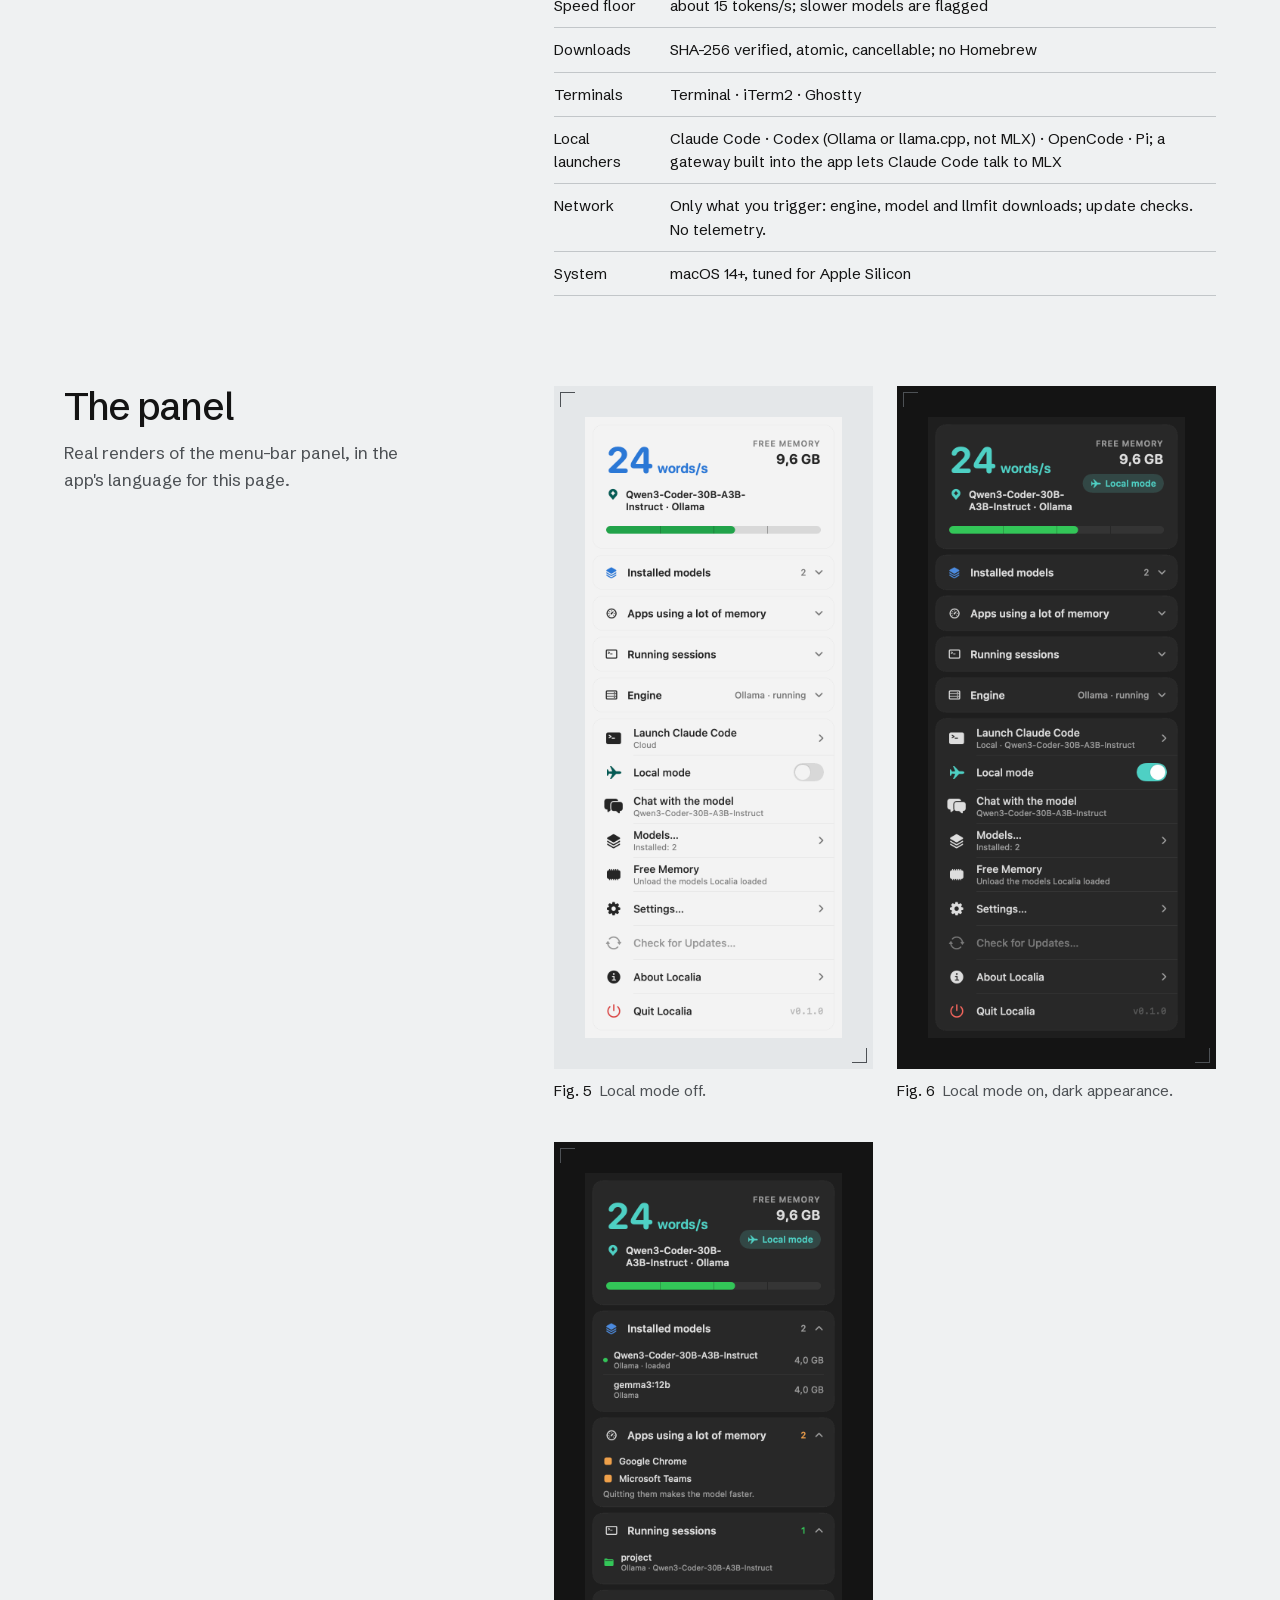
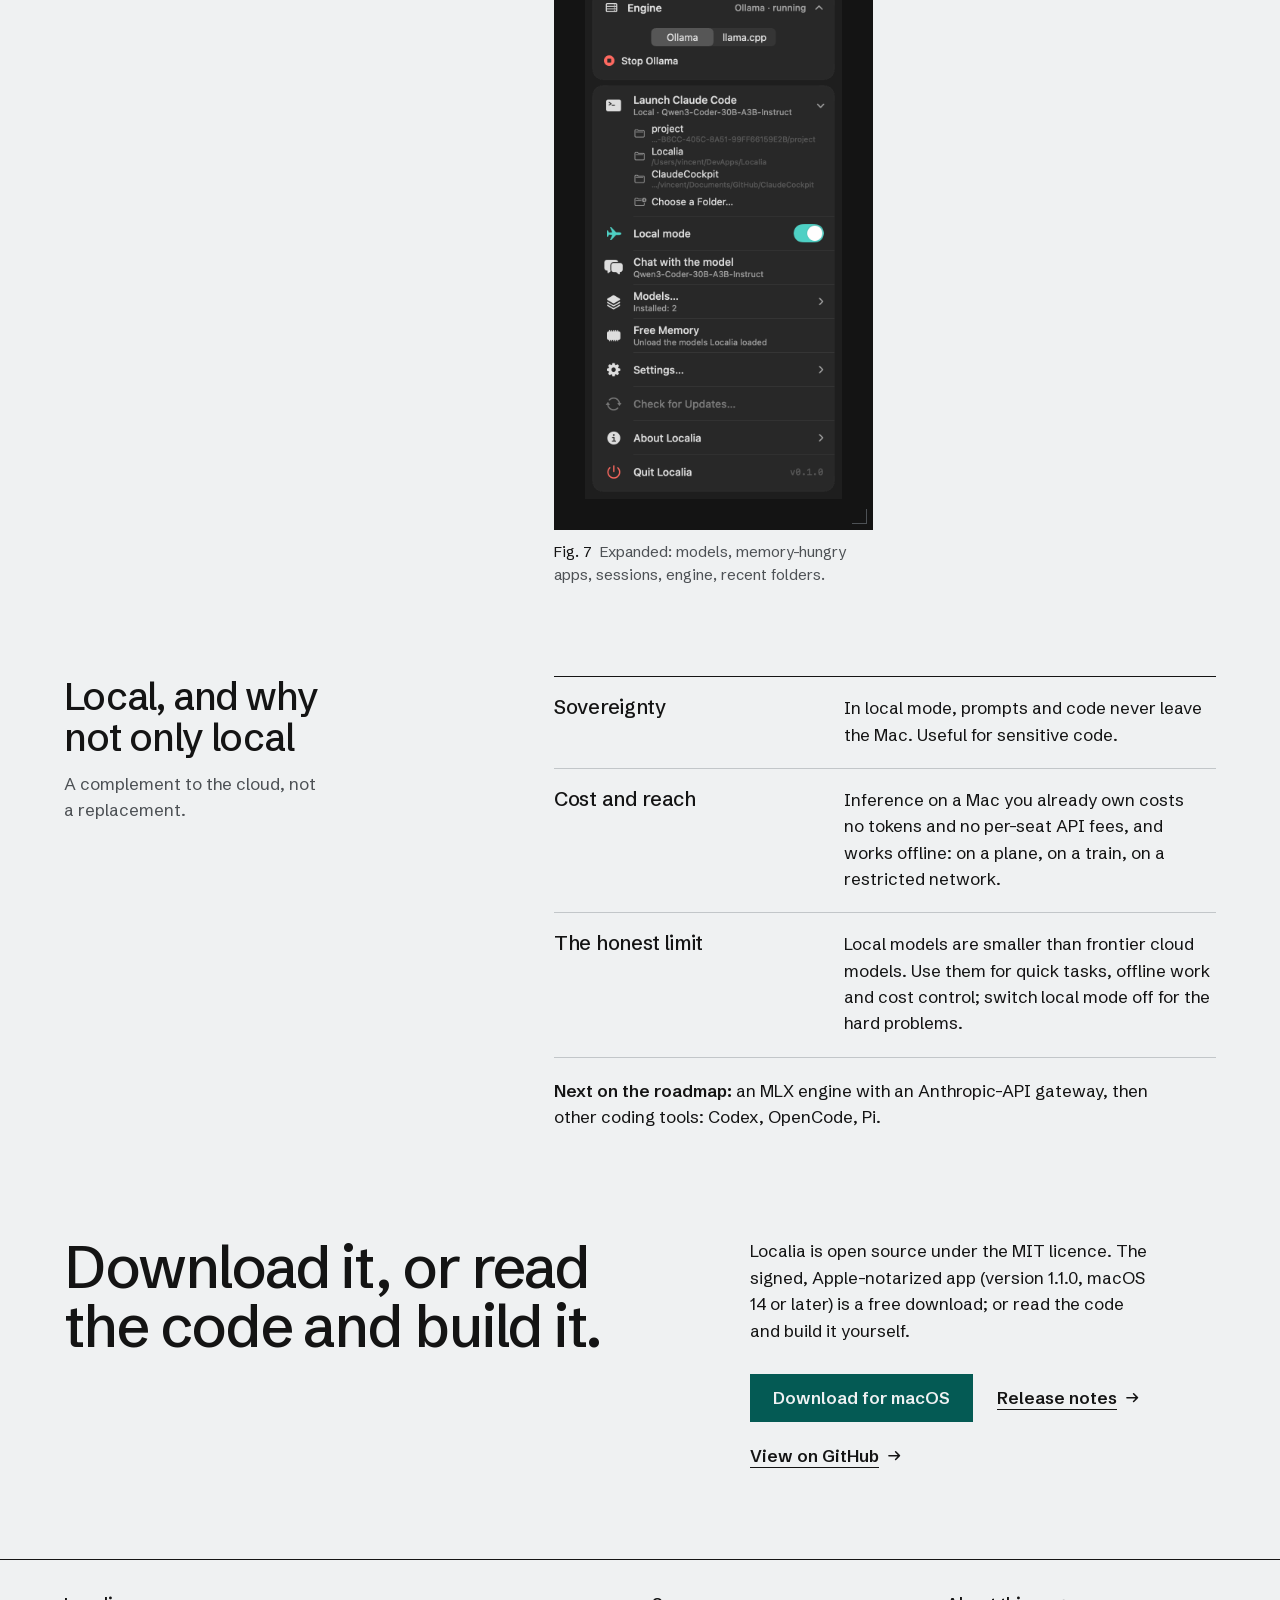
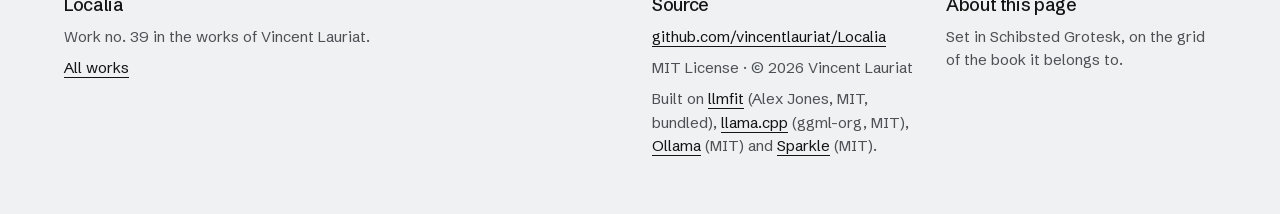
==== commit c0c1ce04: "chore(localia): update landing page for 1.1.0 (MLX engine, Codex/OpenCode/Pi)" ====
--- a/Localia/index.html
+++ b/Localia/index.html
@@ -4,11 +4,11 @@
 <meta charset="utf-8">
 <meta name="viewport" content="width=device-width, initial-scale=1">
 <title>Localia — run AI models on your Mac, and Claude Code on them</title>
-<meta name="description" content="Localia is a free, open-source macOS menu-bar app that picks the AI models that really fit your Mac, installs Ollama or llama.cpp in one click, and points Claude Code at a local model with one switch. How it works, step by step.">
+<meta name="description" content="Localia is a free, open-source macOS menu-bar app that picks the AI models that really fit your Mac, installs Ollama, llama.cpp or MLX in one click, and points Claude Code, Codex, OpenCode or Pi at a local model with one switch. How it works, step by step.">
 <meta name="theme-color" content="#eff1f2">
 <meta property="og:type" content="website">
 <meta property="og:title" content="Localia — run AI models on your Mac, and Claude Code on them">
-<meta property="og:description" content="Localia is a free, open-source macOS menu-bar app that picks the AI models that really fit your Mac, installs Ollama or llama.cpp in one click, and points Claude Code at a local model with one switch. How it works, step by step.">
+<meta property="og:description" content="Localia is a free, open-source macOS menu-bar app that picks the AI models that really fit your Mac, installs Ollama, llama.cpp or MLX in one click, and points Claude Code, Codex, OpenCode or Pi at a local model with one switch. How it works, step by step.">
 <meta property="og:url" content="https://vincentlauriat.github.io/Localia/">
 <meta property="og:image" content="https://vincentlauriat.github.io/Localia/og.png">
 <meta name="twitter:card" content="summary_large_image">
@@ -67,20 +67,20 @@
 <div class="t-left">
 <p class="thesis"><span class="en">Airplane mode for AI: one switch, and Claude Code runs on your Mac.</span><span class="fr">Le mode avion de l'IA : un interrupteur, et Claude Code tourne sur votre Mac.</span><span class="zh">AI 的飛航模式：一個開關，Claude Code 就在你的 Mac 上執行。</span></p>
 <p class='lede'><span class="en">Running models locally is fiddly: pick one that fits your RAM, install an engine, download gigabytes, wire Claude Code to a local server. Pick wrong and it crawls, or the Mac swaps. Localia does each step for you, measures what your Mac can really hold, and keeps every prompt and every line of code on the machine.</span><span class="fr">Faire tourner des modèles en local est laborieux : en choisir un qui tient dans la RAM, installer un moteur, télécharger des gigaoctets, brancher Claude Code sur un serveur local. Un mauvais choix et tout rame, ou le Mac swappe. Localia fait chaque étape pour vous, mesure ce que votre Mac peut vraiment tenir, et garde chaque prompt et chaque ligne de code sur la machine.</span><span class="zh">在本機執行模型很麻煩：要挑一個放得進記憶體的模型、安裝引擎、下載數 GB 檔案，再把 Claude Code 接到本機伺服器。選錯了就會很慢，或讓 Mac 開始使用置換空間。Localia 替你完成每一步，實際量測你的 Mac 能承載多少，並讓每個提示與每一行程式碼都留在這台機器上。</span></p>
-<div class="acts"><a class="btn" href="https://github.com/vincentlauriat/Localia/releases/download/v1.0.3/Localia-1.0.3.dmg"><span class="en">Download for macOS</span><span class="fr">Télécharger pour macOS</span><span class="zh">下載 macOS 版</span></a><a class="lnk" href="https://github.com/vincentlauriat/Localia"><span class="en">View on GitHub</span><span class="fr">Voir sur GitHub</span><span class="zh">在 GitHub 上查看</span><svg class="arw" viewBox="0 0 16 16" aria-hidden="true"><path d="M2 8h11M9 4l4 4-4 4"/></svg></a><a class="lnk" href="#pick"><span class="en">How it works</span><span class="fr">Comment ça marche</span><span class="zh">運作原理</span><svg class="arw" viewBox="0 0 16 16" aria-hidden="true"><path d="M2 8h11M9 4l4 4-4 4"/></svg></a></div>
-<dl class="facts"><div><dt><span class="en">Status</span><span class="fr">Statut</span><span class="zh">狀態</span></dt><dd><span class="en">Version 1.0.3 · signed and notarized by Apple · <a href="https://github.com/vincentlauriat/Localia/releases/tag/v1.0.3">release notes</a></span><span class="fr">Version 1.0.3 · signée et notarisée par Apple · <a href="https://github.com/vincentlauriat/Localia/releases/tag/v1.0.3">notes de version</a></span><span class="zh">版本 1.0.3 · 已由 Apple 簽署並公證 · <a href="https://github.com/vincentlauriat/Localia/releases/tag/v1.0.3">版本說明</a></span></dd></div><div><dt><span class="en">Requires</span><span class="fr">Configuration</span><span class="zh">需求</span></dt><dd><span class="en">macOS 14 or later, tuned for Apple Silicon</span><span class="fr">macOS 14 ou ultérieur, optimisé pour Apple Silicon</span><span class="zh">macOS 14 以上，針對 Apple Silicon 最佳化</span></dd></div><div><dt><span class="en">Engines</span><span class="fr">Moteurs</span><span class="zh">引擎</span></dt><dd>Ollama · llama.cpp</dd></div><div><dt><span class="en">Privacy</span><span class="fr">Confidentialité</span><span class="zh">隱私</span></dt><dd><span class="en">No telemetry; in local mode nothing leaves the Mac</span><span class="fr">Aucune télémétrie ; en mode local, rien ne quitte le Mac</span><span class="zh">無遙測；本機模式下沒有任何資料離開 Mac</span></dd></div><div><dt><span class="en">Interface</span><span class="fr">Interface</span><span class="zh">介面語言</span></dt><dd><span class="en">English, French</span><span class="fr">Anglais, français</span><span class="zh">英文、法文（無中文介面）</span></dd></div><div><dt><span class="en">Licence</span><span class="fr">Licence</span><span class="zh">授權</span></dt><dd>MIT</dd></div></dl>
+<div class="acts"><a class="btn" href="https://github.com/vincentlauriat/Localia/releases/download/v1.1.0/Localia-1.1.0.dmg"><span class="en">Download for macOS</span><span class="fr">Télécharger pour macOS</span><span class="zh">下載 macOS 版</span></a><a class="lnk" href="https://github.com/vincentlauriat/Localia"><span class="en">View on GitHub</span><span class="fr">Voir sur GitHub</span><span class="zh">在 GitHub 上查看</span><svg class="arw" viewBox="0 0 16 16" aria-hidden="true"><path d="M2 8h11M9 4l4 4-4 4"/></svg></a><a class="lnk" href="#pick"><span class="en">How it works</span><span class="fr">Comment ça marche</span><span class="zh">運作原理</span><svg class="arw" viewBox="0 0 16 16" aria-hidden="true"><path d="M2 8h11M9 4l4 4-4 4"/></svg></a></div>
+<dl class="facts"><div><dt><span class="en">Status</span><span class="fr">Statut</span><span class="zh">狀態</span></dt><dd><span class="en">Version 1.1.0 · signed and notarized by Apple · <a href="https://github.com/vincentlauriat/Localia/releases/tag/v1.1.0">release notes</a></span><span class="fr">Version 1.1.0 · signée et notarisée par Apple · <a href="https://github.com/vincentlauriat/Localia/releases/tag/v1.1.0">notes de version</a></span><span class="zh">版本 1.1.0 · 已由 Apple 簽署並公證 · <a href="https://github.com/vincentlauriat/Localia/releases/tag/v1.1.0">版本說明</a></span></dd></div><div><dt><span class="en">Requires</span><span class="fr">Configuration</span><span class="zh">需求</span></dt><dd><span class="en">macOS 14 or later, tuned for Apple Silicon</span><span class="fr">macOS 14 ou ultérieur, optimisé pour Apple Silicon</span><span class="zh">macOS 14 以上，針對 Apple Silicon 最佳化</span></dd></div><div><dt><span class="en">Engines</span><span class="fr">Moteurs</span><span class="zh">引擎</span></dt><dd>Ollama · llama.cpp · MLX</dd></div><div><dt><span class="en">Privacy</span><span class="fr">Confidentialité</span><span class="zh">隱私</span></dt><dd><span class="en">No telemetry; in local mode nothing leaves the Mac</span><span class="fr">Aucune télémétrie ; en mode local, rien ne quitte le Mac</span><span class="zh">無遙測；本機模式下沒有任何資料離開 Mac</span></dd></div><div><dt><span class="en">Interface</span><span class="fr">Interface</span><span class="zh">介面語言</span></dt><dd><span class="en">English, French</span><span class="fr">Anglais, français</span><span class="zh">英文、法文（無中文介面）</span></dd></div><div><dt><span class="en">Licence</span><span class="fr">Licence</span><span class="zh">授權</span></dt><dd>MIT</dd></div></dl>
 </div>
 <div class="t-right"><figure class="plate"><div class="pl"><img class="en" src="img/panel-on-light-en.png" alt="The Localia menu-bar panel with local mode on: 24 words per second, 9.6 GB of free memory, Qwen3-Coder-30B-A3B-Instruct running on Ollama." width="680" height="1640" loading="lazy" decoding="async"><img class="fr" src="img/panel-on-light-fr.png" alt="Le panneau de Localia dans la barre de menus, mode local activé : 24 mots par seconde, 9,6 Go de mémoire libre, Qwen3-Coder-30B-A3B-Instruct sur Ollama." width="680" height="1640" loading="lazy" decoding="async"><img class="zh" src="img/panel-on-light-en.png" alt="Localia 選單列面板，本機模式已開啟：每秒 24 個字、9.6 GB 可用記憶體，Qwen3-Coder-30B-A3B-Instruct 在 Ollama 上執行。" width="680" height="1640" loading="lazy" decoding="async"></div><figcaption><span class="fg"><span class="en">Fig.</span><span class="fr">Fig.</span><span class="zh">圖</span> 1</span><span class="en">The menu-bar panel, local mode on. Speed in words per second, free memory, the loaded model and its engine.</span><span class="fr">Le panneau de la barre de menus, mode local activé. Vitesse en mots par seconde, mémoire libre, le modèle chargé et son moteur.</span><span class="zh">選單列面板，本機模式開啟。以每秒字數顯示速度，並列出可用記憶體、已載入的模型與其引擎。（App 介面為英文。）</span></figcaption></figure></div>
 </div></section>
 <section class="opener" id="content"><div class="wrap"><div class="op-grid"><div class="numeral" aria-hidden="true">39</div><div class="op-text"><h2><span class="en">Four jobs, one menu-bar icon</span><span class="fr">Quatre tâches, une icône dans la barre de menus</span><span class="zh">四項工作，一個選單列圖示</span></h2><p><span class="en">Choose a model that fits, install the engine, manage what is downloaded, and launch Claude Code on it. Free, open source, MIT.</span><span class="fr">Choisir un modèle qui tient, installer le moteur, gérer ce qui est téléchargé, et lancer Claude Code dessus. Gratuit, open source, MIT.</span><span class="zh">挑選放得下的模型、安裝引擎、管理已下載的內容，並在其上啟動 Claude Code。免費、開源、MIT 授權。</span></p></div></div></div></section>
-<section class="chapter"><div class="wrap"><ul class="specs"><li><h3><span class="en">Recommends models that fit this Mac</span><span class="fr">Recommande des modèles qui tiennent sur ce Mac</span><span class="zh">推薦適合這台 Mac 的模型</span></h3><div><p><span class="en">Scored by llmfit, then corrected with this Mac's real GPU memory limit and re-measured on first load. Speed comes first.</span><span class="fr">Notés par llmfit, puis corrigés avec la vraie limite de mémoire GPU de ce Mac et remesurés au premier chargement. La vitesse d'abord.</span><span class="zh">先由 llmfit 評分，再以這台 Mac 實際的 GPU 記憶體上限修正，並在首次載入時重新量測。速度優先。</span></p></div></li><li><h3><span class="en">Installs engines in one click</span><span class="fr">Installe les moteurs en un clic</span><span class="zh">一鍵安裝引擎</span></h3><div><p><span class="en">Ollama (the official release) and llama.cpp (the official ggml-org macOS arm64 build), with no Homebrew. Every download is SHA-256 verified, atomic and cancellable.</span><span class="fr">Ollama (la version officielle) et llama.cpp (le build officiel ggml-org macOS arm64), sans Homebrew. Chaque téléchargement est vérifié en SHA-256, atomique et annulable.</span><span class="zh">Ollama（官方版本）與 llama.cpp（ggml-org 官方 macOS arm64 版本），無需 Homebrew。每次下載都經 SHA-256 驗證、以原子方式寫入，且可取消。</span></p></div></li><li><h3><span class="en">Manages models</span><span class="fr">Gère les modèles</span><span class="zh">管理模型</span></h3><div><p><span class="en">Download with progress, delete, see what is loaded, free the memory. A guard warns before loading when free RAM is short, or when Teams, Outlook or Chrome are eating it.</span><span class="fr">Téléchargement avec progression, suppression, ce qui est chargé, libération de la mémoire. Un garde-fou prévient avant le chargement si la RAM libre manque, ou si Teams, Outlook ou Chrome la dévorent.</span><span class="zh">下載時顯示進度、刪除、查看已載入的模型、釋放記憶體。可用記憶體不足，或 Teams、Outlook、Chrome 佔用太多時，載入前會先提醒。</span></p></div></li><li><h3><span class="en">Launches Claude Code where you work</span><span class="fr">Lance Claude Code là où vous travaillez</span><span class="zh">在你的工作資料夾啟動 Claude Code</span></h3><div><p><span class="en">In a folder you choose, in Terminal, iTerm2 or Ghostty, on Anthropic's cloud or on a local model. Local runs need no Anthropic account.</span><span class="fr">Dans le dossier de votre choix, dans Terminal, iTerm2 ou Ghostty, sur le cloud d'Anthropic ou sur un modèle local. En local, aucun compte Anthropic n'est nécessaire.</span><span class="zh">在你選定的資料夾中，透過 Terminal、iTerm2 或 Ghostty，於 Anthropic 雲端或本機模型上執行。本機執行不需要 Anthropic 帳號。</span></p></div></li></ul></div></section>
+<section class="chapter"><div class="wrap"><ul class="specs"><li><h3><span class="en">Recommends models that fit this Mac</span><span class="fr">Recommande des modèles qui tiennent sur ce Mac</span><span class="zh">推薦適合這台 Mac 的模型</span></h3><div><p><span class="en">Scored by llmfit, then corrected with this Mac's real GPU memory limit and re-measured on first load. Speed comes first.</span><span class="fr">Notés par llmfit, puis corrigés avec la vraie limite de mémoire GPU de ce Mac et remesurés au premier chargement. La vitesse d'abord.</span><span class="zh">先由 llmfit 評分，再以這台 Mac 實際的 GPU 記憶體上限修正，並在首次載入時重新量測。速度優先。</span></p></div></li><li><h3><span class="en">Installs engines in one click</span><span class="fr">Installe les moteurs en un clic</span><span class="zh">一鍵安裝引擎</span></h3><div><p><span class="en">Ollama (the official release) and llama.cpp (the official ggml-org macOS arm64 build), with no Homebrew. MLX, the third engine for Apple Silicon, installs a private Python with mlx-lm through uv, with 4-bit models from mlx-community. Every download is SHA-256 verified, atomic and cancellable.</span><span class="fr">Ollama (la version officielle) et llama.cpp (le build officiel ggml-org macOS arm64), sans Homebrew. MLX, le troisième moteur pour Apple Silicon, installe un Python privé avec mlx-lm via uv, avec des modèles 4 bits de mlx-community. Chaque téléchargement est vérifié en SHA-256, atomique et annulable.</span><span class="zh">Ollama（官方版本）與 llama.cpp（ggml-org 官方 macOS arm64 版本），無需 Homebrew。MLX 是適用於 Apple Silicon 的第三個引擎，透過 uv 安裝獨立的 Python 與 mlx-lm，並使用 mlx-community 的 4 位元模型。每次下載都經 SHA-256 驗證、以原子方式寫入，且可取消。</span></p></div></li><li><h3><span class="en">Manages models</span><span class="fr">Gère les modèles</span><span class="zh">管理模型</span></h3><div><p><span class="en">Download with progress, delete, see what is loaded, free the memory. A guard warns before loading when free RAM is short, or when Teams, Outlook or Chrome are eating it.</span><span class="fr">Téléchargement avec progression, suppression, ce qui est chargé, libération de la mémoire. Un garde-fou prévient avant le chargement si la RAM libre manque, ou si Teams, Outlook ou Chrome la dévorent.</span><span class="zh">下載時顯示進度、刪除、查看已載入的模型、釋放記憶體。可用記憶體不足，或 Teams、Outlook、Chrome 佔用太多時，載入前會先提醒。</span></p></div></li><li><h3><span class="en">Launches Claude Code where you work</span><span class="fr">Lance Claude Code là où vous travaillez</span><span class="zh">在你的工作資料夾啟動 Claude Code</span></h3><div><p><span class="en">In a folder you choose, in Terminal, iTerm2 or Ghostty, on Anthropic's cloud or on a local model. Local runs need no Anthropic account. Codex, OpenCode and Pi launch the same way on the local model, each with its own config; yours are never touched.</span><span class="fr">Dans le dossier de votre choix, dans Terminal, iTerm2 ou Ghostty, sur le cloud d'Anthropic ou sur un modèle local. En local, aucun compte Anthropic n'est nécessaire. Codex, OpenCode et Pi se lancent de la même façon sur le modèle local, chacun avec sa propre configuration ; les vôtres ne sont jamais modifiées.</span><span class="zh">在你選定的資料夾中，透過 Terminal、iTerm2 或 Ghostty，於 Anthropic 雲端或本機模型上執行。本機執行不需要 Anthropic 帳號。Codex、OpenCode 與 Pi 也以相同方式在本機模型上啟動，各自使用獨立設定；你自己的設定檔絕不會被動到。</span></p></div></li></ul></div></section>
 <section class="chapter" id="pick"><div class="wrap g12"><div class="ch-head"><h2><span class="en">How a model is picked</span><span class="fr">Comment un modèle est choisi</span><span class="zh">如何挑選模型</span></h2><p><span class="en">Five stages, from the chip to a short list. The fourth one feeds back into the third.</span><span class="fr">Cinq étapes, de la puce à une courte liste. La quatrième nourrit la troisième.</span><span class="zh">從晶片到一份簡短清單，共五個階段。第四階段會回饋給第三階段。</span></p></div><div class="ch-body"><div class="plates"><figure class="plate wide dg"><div class="pl"><!-- Localia diagram, inlined into the page by tools/monograph/build.py. Labels carry .en/.fr/.zh. -->
 <svg class="dgm" viewBox="0 0 560 580" aria-hidden="true" focusable="false"><path class="s2" d="M56 64V496"/><rect x="36" y="24" width="40" height="40" class="node"/><text x="56" y="51" class="tn" text-anchor="middle">1</text><text x="100" y="40" class="t en">Hardware profile</text><text x="100" y="40" class="t fr">Profil matériel</text><text x="100" y="40" class="t zh">硬體概況</text><text x="100" y="64" class="m">chip · RAM · Metal working set</text><text x="100" y="86" class="c en">e.g. a 24 GB Mac → 17.8 GB usable by the GPU</text><text x="100" y="86" class="c fr">ex. un Mac de 24 Go → 17,8 Go utilisables par le GPU</text><text x="100" y="86" class="c zh">例：24 GB 的 Mac → GPU 可用 17.8 GB</text><path class="s2" d="M51 135l5 7 5-7"/><rect x="36" y="142" width="40" height="40" class="node"/><text x="56" y="169" class="tn" text-anchor="middle">2</text><text x="100" y="158" class="t en">llmfit scoring</text><text x="100" y="158" class="t fr">Score llmfit</text><text x="100" y="158" class="t zh">llmfit 評分</text><text x="100" y="182" class="m">llmfit 1.1.20 --max-context 65536 --json</text><text x="100" y="204" class="c en">which models fit this hardware, and how fast</text><text x="100" y="204" class="c fr">quels modèles tiennent sur ce matériel, à quelle vitesse</text><text x="100" y="204" class="c zh">哪些模型放得進這台硬體、速度多快</text><path class="s2" d="M51 253l5 7 5-7"/><rect x="36" y="260" width="40" height="40" class="node"/><text x="56" y="287" class="tn" text-anchor="middle">3</text><text x="100" y="276" class="t en">Re-quantise + Metal limit</text><text x="100" y="276" class="t fr">Requantification + limite Metal</text><text x="100" y="276" class="t zh">重新量化 + Metal 上限</text><text x="100" y="300" class="c en">size and speed recomputed for Q4_K_M</text><text x="100" y="300" class="c fr">taille et vitesse recalculées pour Q4_K_M</text><text x="100" y="300" class="c zh">依 Q4_K_M 重新計算大小與速度</text><text x="100" y="322" class="m">pool = working set − 1.5 GB</text><path class="s2" d="M51 371l5 7 5-7"/><rect x="36" y="378" width="40" height="40" class="node"/><text x="56" y="405" class="tn" text-anchor="middle">4</text><text x="100" y="394" class="t en">Measured calibration</text><text x="100" y="394" class="t fr">Calibration mesurée</text><text x="100" y="394" class="t zh">實測校準</text><text x="100" y="418" class="c en">first load: real tok/s and memory measured</text><text x="100" y="418" class="c fr">premier chargement : tok/s et mémoire réels</text><text x="100" y="418" class="c zh">首次載入：實測 tok/s 與記憶體</text><text x="100" y="440" class="c en">estimates were ~2× off on an M5</text><text x="100" y="440" class="c fr">estimations fausses d&#x27;environ 2× sur un M5</text><text x="100" y="440" class="c zh">在 M5 上估計值偏差約 2 倍</text><path class="s2" d="M51 489l5 7 5-7"/><rect x="36" y="496" width="40" height="40" class="fa"/><text x="56" y="523" class="tn on" text-anchor="middle">5</text><text x="100" y="512" class="t en">Recommendation</text><text x="100" y="512" class="t fr">Recommandation</text><text x="100" y="512" class="t zh">推薦</text><text x="100" y="536" class="c en">speed first · under ~15 tok/s flagged slow</text><text x="100" y="536" class="c fr">vitesse d&#x27;abord · lent sous ~15 tok/s</text><text x="100" y="536" class="c zh">速度優先 · 低於約 15 tok/s 標示為慢</text><text x="100" y="558" class="c en">community fine-tunes filtered out</text><text x="100" y="558" class="c fr">fine-tunes communautaires écartés</text><text x="100" y="558" class="c zh">濾除社群微調版本</text><path class="loop" d="M36 398H14V280H30"/><path class="loop-h" d="M23 274l7 6-7 6"/></svg><p class="vh"><span class="en">Diagram: hardware profile, then llmfit scoring, then re-quantisation and the Metal limit, then measured calibration, which feeds back into the estimates, then the recommendation.</span><span class="fr">Schéma : profil matériel, puis score llmfit, puis requantification et limite Metal, puis calibration mesurée, qui corrige les estimations, puis recommandation.</span><span class="zh">圖示：硬體概況 → llmfit 評分 → 重新量化與 Metal 上限 → 實測校準（回饋修正估計值）→ 推薦。</span></p></div><figcaption><span class="fg"><span class="en">Fig.</span><span class="fr">Fig.</span><span class="zh">圖</span> 2</span><span class="en">The recommendation pipeline. The dashed line: what is measured on first load corrects the next estimates.</span><span class="fr">La chaîne de recommandation. En pointillé : ce qui est mesuré au premier chargement corrige les estimations suivantes.</span><span class="zh">推薦流程。虛線表示：首次載入時的實測結果會修正之後的估計值。</span></figcaption></figure></div><ul class="specs"><li><h3><span class="en">Why not trust the score as is</span><span class="fr">Pourquoi ne pas croire le score tel quel</span><span class="zh">為何不直接採用評分</span></h3><div><p><span class="en">llmfit reasons about total RAM and the quantisation it prefers. The GPU, though, may only use Metal's <code>recommendedMaxWorkingSetSize</code>, and Localia downloads Q4_K_M. Size and speed are recomputed for both.</span><span class="fr">llmfit raisonne sur la RAM totale et la quantification qu'il préfère. Or le GPU ne peut utiliser que le <code>recommendedMaxWorkingSetSize</code> de Metal, et Localia télécharge du Q4_K_M. Taille et vitesse sont recalculées pour les deux.</span><span class="zh">llmfit 以總記憶體與它偏好的量化方式推算。但 GPU 只能使用 Metal 的 <code>recommendedMaxWorkingSetSize</code>，而 Localia 下載的是 Q4_K_M。因此大小與速度都會依這兩點重新計算。</span></p></div></li><li><h3><span class="en">Why measure</span><span class="fr">Pourquoi mesurer</span><span class="zh">為何要量測</span></h3><div><p><span class="en">Estimates were about twice off on an M5. On first load, Localia records the real tokens per second and memory, and recalibrates.</span><span class="fr">Les estimations étaient fausses d'environ 2× sur un M5. Au premier chargement, Localia relève les vrais tokens par seconde et la mémoire, puis recalibre.</span><span class="zh">在 M5 上，估計值偏差約兩倍。首次載入時，Localia 會記錄實際的每秒 token 數與記憶體用量，並重新校準。</span></p></div></li><li><h3><span class="en">Why speed first</span><span class="fr">Pourquoi la vitesse d'abord</span><span class="zh">為何速度優先</span></h3><div><p><span class="en">A model you wait for is a model you stop using. Below about 15 tokens per second a model is flagged slow, and community fine-tunes ("uncensored", "distilled"…) are left out.</span><span class="fr">Un modèle qu'on attend est un modèle qu'on abandonne. Sous 15 tokens par seconde environ, un modèle est signalé lent, et les fine-tunes communautaires (« uncensored », « distilled »…) sont écartés.</span><span class="zh">需要等待的模型，終究會被放棄。每秒低於約 15 個 token 的模型會被標示為慢，社群微調版本（「uncensored」、「distilled」等）也會被排除。</span></p></div></li></ul></div></div></section><section class="chapter" id="memory"><div class="wrap g12"><div class="ch-head"><h2><span class="en">What "fits" means</span><span class="fr">Ce que « tenir » veut dire</span><span class="zh">「放得下」是什麼意思</span></h2><p><span class="en">On Apple Silicon the GPU shares the RAM, but not all of it.</span><span class="fr">Sur Apple Silicon, le GPU partage la RAM, mais pas toute.</span><span class="zh">在 Apple Silicon 上，GPU 與系統共用記憶體，但不是全部。</span></p></div><div class="ch-body"><div class="plates"><figure class="plate wide dg"><div class="pl"><!-- Localia diagram, inlined into the page by tools/monograph/build.py. Labels carry .en/.fr/.zh. -->
 <svg class="dgm" viewBox="0 0 560 380" aria-hidden="true" focusable="false"><defs><pattern id="lc-hatch" width="6" height="6" patternUnits="userSpaceOnUse" patternTransform="rotate(45)"><path d="M0 0V6" style="stroke:var(--ink-2)" stroke-width="1"/></pattern></defs><text x="40" y="36" class="t en">Unified memory · 24 GB</text><text x="40" y="36" class="t fr">Mémoire unifiée · 24 Go</text><text x="40" y="36" class="t zh">統一記憶體 · 24 GB</text><rect x="40" y="48" width="480.0" height="26" class="box"/><rect x="396.0" y="48" width="124.0" height="26" class="hatch"/><text x="520" y="94" class="c sm en" text-anchor="end">beyond the GPU limit</text><text x="520" y="94" class="c sm fr" text-anchor="end">hors limite GPU</text><text x="520" y="94" class="c sm zh" text-anchor="end">超出 GPU 上限</text><text x="40" y="134" class="t en">Metal working set · 17.8 GB</text><text x="40" y="134" class="t fr">Working set Metal · 17,8 Go</text><text x="40" y="134" class="t zh">Metal 工作集 · 17.8 GB</text><text x="40" y="156" class="m">recommendedMaxWorkingSetSize</text><rect x="40" y="168" width="356.0" height="26" class="box"/><rect x="366.0" y="168" width="30.0" height="26" class="hatch"/><text x="406.0" y="186" class="c sm en">1.5 GB kept free</text><text x="406.0" y="186" class="c sm fr">1,5 Go laissés libres</text><text x="406.0" y="186" class="c sm zh">保留 1.5 GB</text><path class="s2" d="M235.6 240V318"/><text x="235.6" y="236" class="c sm" text-anchor="middle">60 %</text><path class="s2" d="M317.1 240V318"/><text x="317.1" y="236" class="c sm" text-anchor="middle">85 %</text><text x="371.0" y="236" class="c sm">100 %</text><rect x="40" y="270" width="200.0" height="26" class="fa"/><rect x="240.0" y="270" width="126.0" height="26" class="box"/><text x="40" y="340" class="t en">Gemma 4 E4B · Q4_K_M · ≈10 GB</text><text x="40" y="340" class="t fr">Gemma 4 E4B · Q4_K_M · ≈10 Go</text><text x="40" y="340" class="t zh">Gemma 4 E4B · Q4_K_M · ≈10 GB</text><text x="40" y="364" class="c en">fits, with room for the context · ≈19 tok/s estimated</text><text x="40" y="364" class="c fr">tient, avec de la place pour le contexte · ≈19 tok/s estimés</text><text x="40" y="364" class="c zh">放得下，仍有空間給上下文 · 估計約 19 tok/s</text><path class="ac dash" d="M366.0 160V318"/></svg><p class="vh"><span class="en">Diagram: of 24 GB of unified memory, Metal lets the GPU use 17.8 GB; Localia keeps 1.5 GB free; a 10 GB model fills a little over half of the rest.</span><span class="fr">Schéma : sur 24 Go de mémoire unifiée, Metal laisse 17,8 Go au GPU ; Localia en garde 1,5 Go libres ; un modèle de 10 Go occupe un peu plus de la moitié du reste.</span><span class="zh">圖示：24 GB 統一記憶體中，Metal 允許 GPU 使用 17.8 GB；Localia 保留 1.5 GB；10 GB 的模型佔用剩餘空間的一半多一點。</span></p></div><figcaption><span class="fg"><span class="en">Fig.</span><span class="fr">Fig.</span><span class="zh">圖</span> 3</span><span class="en">A real example: a 24 GB M5 MacBook Air and the model Localia recommends by default. Ticks mark 60 and 85 % of what the model may use; the dashed line is the limit.</span><span class="fr">Un exemple réel : un MacBook Air M5 de 24 Go et le modèle que Localia recommande par défaut. Les repères marquent 60 et 85 % de ce que le modèle peut occuper ; le pointillé est la limite.</span><span class="zh">實際例子：24 GB 的 M5 MacBook Air，以及 Localia 預設推薦的模型。刻度標示模型可用空間的 60% 與 85%；虛線為上限。</span></figcaption></figure></div><p><span class="en">The model has to sit inside the GPU's working set, with room left for the context. If it does not, the Mac swaps and generation slows to a crawl. That is the failure Localia is built to avoid, and why it warns before loading when memory is short.</span><span class="fr">Le modèle doit tenir dans le working set du GPU, avec de la place pour le contexte. Sinon, le Mac swappe et la génération s'effondre. C'est l'échec que Localia est conçu pour éviter, et la raison pour laquelle il prévient avant de charger quand la mémoire manque.</span><span class="zh">模型必須放進 GPU 的工作集，並為上下文留出空間。否則 Mac 會開始使用置換空間，生成速度將急遽下降。這正是 Localia 要避免的情況，也是它在記憶體不足時會於載入前提醒的原因。</span></p></div></div></section><section class="chapter" id="local"><div class="wrap g12"><div class="ch-head"><h2><span class="en">Local mode, wire by wire</span><span class="fr">Le mode local, fil à fil</span><span class="zh">本機模式，逐條拆解</span></h2><p><span class="en">Like airplane mode: one switch sends Claude Code to the local model.</span><span class="fr">Comme le mode avion : un interrupteur envoie Claude Code vers le modèle local.</span><span class="zh">就像飛航模式：一個開關，就讓 Claude Code 改用本機模型。</span></p></div><div class="ch-body"><div class="plates"><figure class="plate wide dg"><div class="pl"><!-- Localia diagram, inlined into the page by tools/monograph/build.py. Labels carry .en/.fr/.zh. -->
-<svg class="dgm" viewBox="0 0 560 650" aria-hidden="true" focusable="false"><rect x="24" y="22" width="60" height="30" class="fa"/><rect x="56" y="26" width="24" height="22" class="knob"/><text x="100" y="36" class="t en">Local mode: on</text><text x="100" y="36" class="t fr">Mode local : activé</text><text x="100" y="36" class="t zh">本機模式：開啟</text><text x="100" y="58" class="c en">one switch, like airplane mode; its scope is a setting</text><text x="100" y="58" class="c fr">un interrupteur, comme le mode avion ; portée réglable</text><text x="100" y="58" class="c zh">一個開關，就像飛航模式；作用範圍可設定</text><path class="s" d="M24 37H12V278"/><path class="s" d="M12 150H22M15 144l7 6-7 6M12 278H22M15 272l7 6-7 6"/><rect x="24" y="104" width="512" height="92" class="box"/><text x="44" y="134" class="t en">Localia&#x27;s sessions</text><text x="44" y="134" class="t fr">Sessions de Localia</text><text x="44" y="134" class="t zh">Localia 的工作階段</text><text x="516" y="134" class="c en" text-anchor="end">default</text><text x="516" y="134" class="c fr" text-anchor="end">par défaut</text><text x="516" y="134" class="c zh" text-anchor="end">預設</text><text x="44" y="158" class="m">CLAUDE_CONFIG_DIR → Localia/claude-config</text><text x="44" y="180" class="c en">isolated config: your ~/.claude is never touched</text><text x="44" y="180" class="c fr">config isolée : votre ~/.claude n&#x27;est jamais modifié</text><text x="44" y="180" class="c zh">獨立設定：絕不動到你的 ~/.claude</text><text x="44" y="220" class="c it en">or</text><text x="44" y="220" class="c it fr">ou</text><text x="44" y="220" class="c it zh">或</text><rect x="24" y="232" width="512" height="92" class="box"/><text x="44" y="262" class="t en">Every claude, in any terminal</text><text x="44" y="262" class="t fr">Chaque claude, dans tout terminal</text><text x="44" y="262" class="t zh">任何終端機裡的每個 claude</text><text x="516" y="262" class="c en" text-anchor="end">opt-in</text><text x="516" y="262" class="c fr" text-anchor="end">sur option</text><text x="516" y="262" class="c zh" text-anchor="end">選用</text><text x="44" y="286" class="m">~/.zshrc block → shell/claude.zsh</text><text x="44" y="308" class="c en">reversible shim: backup first, removable in one click</text><text x="44" y="308" class="c fr">shim réversible : sauvegarde d&#x27;abord, retrait en un clic</text><text x="44" y="308" class="c zh">可還原的 shim：先備份，一鍵移除</text><path class="s" d="M536 150H548V344H220V356M536 278H548M215 349l5 7 5-7"/><rect x="24" y="364" width="408" height="92" class="box strong"/><text x="44" y="394" class="t">Claude Code</text><text x="44" y="418" class="m">ANTHROPIC_BASE_URL=http://127.0.0.1:…</text><text x="44" y="440" class="c en">65,536-token context, auto-compaction to match</text><text x="44" y="440" class="c fr">contexte de 65 536 tokens, compaction ajustée</text><text x="44" y="440" class="c zh">65,536 tokens 上下文，自動壓縮隨之設定</text><path class="s2 dash" d="M432 410H462"/><path class="ac" d="M440 402l14 16M454 402l-14 16"/><path class="s2" d="M478 414h44a10 10 0 0 0 0-20 14 14 0 0 0-26-6 11 11 0 0 0-18 8 9 9 0 0 0 0 18Z"/><text x="500" y="440" class="c sm en" text-anchor="middle">no silent</text><text x="500" y="440" class="c sm fr" text-anchor="middle">pas de repli</text><text x="500" y="440" class="c sm zh" text-anchor="middle">不會悄悄</text><text x="500" y="456" class="c sm en" text-anchor="middle">fallback</text><text x="500" y="456" class="c sm fr" text-anchor="middle">silencieux</text><text x="500" y="456" class="c sm zh" text-anchor="middle">改用雲端</text><path class="s" d="M220 456V500M215 493l5 7 5-7"/><rect x="24" y="500" width="512" height="132" class="bound"/><text x="44" y="528" class="t en">127.0.0.1 · this Mac only</text><text x="44" y="528" class="t fr">127.0.0.1 · ce Mac seulement</text><text x="44" y="528" class="t zh">127.0.0.1 · 僅限這台 Mac</text><rect x="44" y="546" width="226" height="68" class="box"/><text x="60" y="574" class="t">Ollama</text><text x="60" y="598" class="m">:11434  Q4_K_M</text><rect x="290" y="546" width="226" height="68" class="box"/><text x="306" y="574" class="t">llama.cpp</text><text x="306" y="598" class="m">:11435  Q4_K_M</text></svg><p class="vh"><span class="en">Diagram: the local-mode switch reaches Claude Code either through Localia's own sessions, with an isolated config, or through a shell shim for every claude command. Claude Code then talks to Ollama on port 11434 or llama.cpp on port 11435, on 127.0.0.1, and never falls back silently to the cloud.</span><span class="fr">Schéma : l'interrupteur du mode local atteint Claude Code soit par les sessions de Localia, avec une configuration isolée, soit par un shim du shell pour chaque commande claude. Claude Code parle alors à Ollama sur le port 11434 ou à llama.cpp sur le port 11435, sur 127.0.0.1, sans jamais se rabattre en silence sur le cloud.</span><span class="zh">圖示：本機模式開關透過兩種方式作用於 Claude Code：Localia 自己的工作階段（使用獨立設定），或為每個 claude 指令加上的 shell shim。Claude Code 接著連到 127.0.0.1 上的 Ollama（連接埠 11434）或 llama.cpp（連接埠 11435），絕不會悄悄改用雲端。</span></p></div><figcaption><span class="fg"><span class="en">Fig.</span><span class="fr">Fig.</span><span class="zh">圖</span> 4</span><span class="en">Two scopes, one destination. Both engines listen on the loopback address only.</span><span class="fr">Deux portées, une seule destination. Les deux moteurs n'écoutent que sur l'adresse de bouclage.</span><span class="zh">兩種範圍，同一個目的地。兩個引擎都只在迴路位址上監聽。</span></figcaption></figure></div><ul class="specs"><li><h3><span class="en">Localia's sessions only</span><span class="fr">Sessions de Localia uniquement</span><span class="zh">僅限 Localia 的工作階段</span></h3><div><p><span class="en">The default. Sessions launched from the menu bar get an isolated config, so your own <code>~/.claude</code> is never touched and no Anthropic account is needed.</span><span class="fr">Le réglage par défaut. Les sessions lancées depuis la barre de menus reçoivent une configuration isolée : votre <code>~/.claude</code> n'est jamais modifié et aucun compte Anthropic n'est nécessaire.</span><span class="zh">預設值。從選單列啟動的工作階段使用獨立設定，因此絕不會動到你自己的 <code>~/.claude</code>，也不需要 Anthropic 帳號。</span></p></div></li><li><h3><span class="en">Every claude you type</span><span class="fr">Chaque claude que vous tapez</span><span class="zh">你輸入的每個 claude</span></h3><div><p><span class="en">Opt-in. A marked block in <code>~/.zshrc</code> loads a small shim, so <code>claude</code> in any terminal follows the switch. While local mode is on, it never falls back silently to the cloud.</span><span class="fr">Sur option. Un bloc balisé dans <code>~/.zshrc</code> charge un petit shim : <code>claude</code>, dans n'importe quel terminal, suit l'interrupteur. Tant que le mode local est activé, il ne se rabat jamais en silence sur le cloud.</span><span class="zh">選用。<code>~/.zshrc</code> 中一段有標記的區塊會載入一個小型 shim，讓任何終端機裡的 <code>claude</code> 都跟隨開關。本機模式開啟時，絕不會悄悄改用雲端。</span></p></div></li></ul><p><span class="en">This is the whole block Localia adds to <code>~/.zshrc</code>. A backup of the file is taken first, and the "Remove Localia from my shell" button, in Settings, deletes exactly these three lines.</span><span class="fr">Voici tout le bloc que Localia ajoute à <code>~/.zshrc</code>. Une sauvegarde du fichier est faite avant, et le bouton « Retirer Localia de mon shell », dans les Réglages, supprime exactement ces trois lignes.</span><span class="zh">這就是 Localia 加入 <code>~/.zshrc</code> 的完整區塊。寫入前會先備份該檔案，而「設定」中的「Remove Localia from my shell」按鈕只會刪除這三行。</span></p><pre><code># &gt;&gt;&gt; localia &gt;&gt;&gt;
+<svg class="dgm" viewBox="0 0 560 650" aria-hidden="true" focusable="false"><rect x="24" y="22" width="60" height="30" class="fa"/><rect x="56" y="26" width="24" height="22" class="knob"/><text x="100" y="36" class="t en">Local mode: on</text><text x="100" y="36" class="t fr">Mode local : activé</text><text x="100" y="36" class="t zh">本機模式：開啟</text><text x="100" y="58" class="c en">one switch, like airplane mode; its scope is a setting</text><text x="100" y="58" class="c fr">un interrupteur, comme le mode avion ; portée réglable</text><text x="100" y="58" class="c zh">一個開關，就像飛航模式；作用範圍可設定</text><path class="s" d="M24 37H12V278"/><path class="s" d="M12 150H22M15 144l7 6-7 6M12 278H22M15 272l7 6-7 6"/><rect x="24" y="104" width="512" height="92" class="box"/><text x="44" y="134" class="t en">Localia&#x27;s sessions</text><text x="44" y="134" class="t fr">Sessions de Localia</text><text x="44" y="134" class="t zh">Localia 的工作階段</text><text x="516" y="134" class="c en" text-anchor="end">default</text><text x="516" y="134" class="c fr" text-anchor="end">par défaut</text><text x="516" y="134" class="c zh" text-anchor="end">預設</text><text x="44" y="158" class="m">CLAUDE_CONFIG_DIR → Localia/claude-config</text><text x="44" y="180" class="c en">isolated config: your ~/.claude is never touched</text><text x="44" y="180" class="c fr">config isolée : votre ~/.claude n&#x27;est jamais modifié</text><text x="44" y="180" class="c zh">獨立設定：絕不動到你的 ~/.claude</text><text x="44" y="220" class="c it en">or</text><text x="44" y="220" class="c it fr">ou</text><text x="44" y="220" class="c it zh">或</text><rect x="24" y="232" width="512" height="92" class="box"/><text x="44" y="262" class="t en">Every claude, in any terminal</text><text x="44" y="262" class="t fr">Chaque claude, dans tout terminal</text><text x="44" y="262" class="t zh">任何終端機裡的每個 claude</text><text x="516" y="262" class="c en" text-anchor="end">opt-in</text><text x="516" y="262" class="c fr" text-anchor="end">sur option</text><text x="516" y="262" class="c zh" text-anchor="end">選用</text><text x="44" y="286" class="m">~/.zshrc block → shell/claude.zsh</text><text x="44" y="308" class="c en">reversible shim: backup first, removable in one click</text><text x="44" y="308" class="c fr">shim réversible : sauvegarde d&#x27;abord, retrait en un clic</text><text x="44" y="308" class="c zh">可還原的 shim：先備份，一鍵移除</text><path class="s" d="M536 150H548V344H220V356M536 278H548M215 349l5 7 5-7"/><rect x="24" y="364" width="408" height="92" class="box strong"/><text x="44" y="394" class="t">Claude Code</text><text x="44" y="418" class="m">ANTHROPIC_BASE_URL=http://127.0.0.1:…</text><text x="44" y="440" class="c en">65,536-token context, auto-compaction to match</text><text x="44" y="440" class="c fr">contexte de 65 536 tokens, compaction ajustée</text><text x="44" y="440" class="c zh">65,536 tokens 上下文，自動壓縮隨之設定</text><path class="s2 dash" d="M432 410H462"/><path class="ac" d="M440 402l14 16M454 402l-14 16"/><path class="s2" d="M478 414h44a10 10 0 0 0 0-20 14 14 0 0 0-26-6 11 11 0 0 0-18 8 9 9 0 0 0 0 18Z"/><text x="500" y="440" class="c sm en" text-anchor="middle">no silent</text><text x="500" y="440" class="c sm fr" text-anchor="middle">pas de repli</text><text x="500" y="440" class="c sm zh" text-anchor="middle">不會悄悄</text><text x="500" y="456" class="c sm en" text-anchor="middle">fallback</text><text x="500" y="456" class="c sm fr" text-anchor="middle">silencieux</text><text x="500" y="456" class="c sm zh" text-anchor="middle">改用雲端</text><path class="s" d="M220 456V500M215 493l5 7 5-7"/><rect x="24" y="500" width="512" height="132" class="bound"/><text x="44" y="528" class="t en">127.0.0.1 · this Mac only</text><text x="44" y="528" class="t fr">127.0.0.1 · ce Mac seulement</text><text x="44" y="528" class="t zh">127.0.0.1 · 僅限這台 Mac</text><rect x="44" y="546" width="152" height="68" class="box"/><text x="60" y="574" class="t">Ollama</text><text x="60" y="598" class="m">:11434 Q4_K_M</text><rect x="220" y="546" width="152" height="68" class="box"/><text x="236" y="574" class="t">llama.cpp</text><text x="236" y="598" class="m">:11435 Q4_K_M</text><rect x="396" y="546" width="152" height="68" class="box"/><text x="412" y="574" class="t">MLX</text><text x="412" y="598" class="m">:11436 4-bit</text></svg><p class="vh"><span class="en">Diagram: the local-mode switch reaches Claude Code either through Localia's own sessions, with an isolated config, or through a shell shim for every claude command. Claude Code then talks to Ollama on port 11434, llama.cpp on port 11435 or MLX on port 11436, on 127.0.0.1, and never falls back silently to the cloud.</span><span class="fr">Schéma : l'interrupteur du mode local atteint Claude Code soit par les sessions de Localia, avec une configuration isolée, soit par un shim du shell pour chaque commande claude. Claude Code parle alors à Ollama sur le port 11434, à llama.cpp sur le port 11435 ou à MLX sur le port 11436, sur 127.0.0.1, sans jamais se rabattre en silence sur le cloud.</span><span class="zh">圖示：本機模式開關透過兩種方式作用於 Claude Code：Localia 自己的工作階段（使用獨立設定），或為每個 claude 指令加上的 shell shim。Claude Code 接著連到 127.0.0.1 上的 Ollama（連接埠 11434）、llama.cpp（連接埠 11435）或 MLX（連接埠 11436），絕不會悄悄改用雲端。</span></p></div><figcaption><span class="fg"><span class="en">Fig.</span><span class="fr">Fig.</span><span class="zh">圖</span> 4</span><span class="en">Two scopes, one destination. Both engines listen on the loopback address only.</span><span class="fr">Deux portées, une seule destination. Les deux moteurs n'écoutent que sur l'adresse de bouclage.</span><span class="zh">兩種範圍，同一個目的地。兩個引擎都只在迴路位址上監聽。</span></figcaption></figure></div><ul class="specs"><li><h3><span class="en">Localia's sessions only</span><span class="fr">Sessions de Localia uniquement</span><span class="zh">僅限 Localia 的工作階段</span></h3><div><p><span class="en">The default. Sessions launched from the menu bar get an isolated config, so your own <code>~/.claude</code> is never touched and no Anthropic account is needed.</span><span class="fr">Le réglage par défaut. Les sessions lancées depuis la barre de menus reçoivent une configuration isolée : votre <code>~/.claude</code> n'est jamais modifié et aucun compte Anthropic n'est nécessaire.</span><span class="zh">預設值。從選單列啟動的工作階段使用獨立設定，因此絕不會動到你自己的 <code>~/.claude</code>，也不需要 Anthropic 帳號。</span></p></div></li><li><h3><span class="en">Every claude you type</span><span class="fr">Chaque claude que vous tapez</span><span class="zh">你輸入的每個 claude</span></h3><div><p><span class="en">Opt-in. A marked block in <code>~/.zshrc</code> loads a small shim, so <code>claude</code> in any terminal follows the switch. While local mode is on, it never falls back silently to the cloud.</span><span class="fr">Sur option. Un bloc balisé dans <code>~/.zshrc</code> charge un petit shim : <code>claude</code>, dans n'importe quel terminal, suit l'interrupteur. Tant que le mode local est activé, il ne se rabat jamais en silence sur le cloud.</span><span class="zh">選用。<code>~/.zshrc</code> 中一段有標記的區塊會載入一個小型 shim，讓任何終端機裡的 <code>claude</code> 都跟隨開關。本機模式開啟時，絕不會悄悄改用雲端。</span></p></div></li></ul><p><span class="en">This is the whole block Localia adds to <code>~/.zshrc</code>. A backup of the file is taken first, and the "Remove Localia from my shell" button, in Settings, deletes exactly these three lines.</span><span class="fr">Voici tout le bloc que Localia ajoute à <code>~/.zshrc</code>. Une sauvegarde du fichier est faite avant, et le bouton « Retirer Localia de mon shell », dans les Réglages, supprime exactement ces trois lignes.</span><span class="zh">這就是 Localia 加入 <code>~/.zshrc</code> 的完整區塊。寫入前會先備份該檔案，而「設定」中的「Remove Localia from my shell」按鈕只會刪除這三行。</span></p><pre><code># &gt;&gt;&gt; localia &gt;&gt;&gt;
 [ -f &quot;$HOME/Library/Application Support/Localia/shell/claude.zsh&quot; ] &amp;&amp; source &quot;$HOME/Library/Application Support/Localia/shell/claude.zsh&quot;
-# &lt;&lt;&lt; localia &lt;&lt;&lt;</code></pre></div></div></section><section class="chapter" id="specs"><div class="wrap g12"><div class="ch-head"><h2><span class="en">Specifications</span><span class="fr">Caractéristiques</span><span class="zh">規格</span></h2><p><span class="en">The numbers behind the switch.</span><span class="fr">Les chiffres derrière l'interrupteur.</span><span class="zh">開關背後的數字。</span></p></div><div class="ch-body"><div class="tbl-wrap"><table class="tbl"><thead><tr><th><span class="en">Item</span><span class="fr">Élément</span><span class="zh">項目</span></th><th><span class="en">Value</span><span class="fr">Valeur</span><span class="zh">數值</span></th></tr></thead><tbody><tr><td><span class="en">Engines</span><span class="fr">Moteurs</span><span class="zh">引擎</span></td><td><span class="en">Ollama (official release) · llama.cpp (official ggml-org macOS arm64 build)</span><span class="fr">Ollama (version officielle) · llama.cpp (build officiel ggml-org macOS arm64)</span><span class="zh">Ollama（官方版本）· llama.cpp（ggml-org 官方 macOS arm64 版本）</span></td></tr><tr><td><span class="en">Local endpoints</span><span class="fr">Points d'accès locaux</span><span class="zh">本機端點</span></td><td><code>127.0.0.1:11434</code> Ollama · <code>127.0.0.1:11435</code> llama.cpp</td></tr><tr><td><span class="en">Quantisation</span><span class="fr">Quantification</span><span class="zh">量化</span></td><td><code>Q4_K_M</code></td></tr><tr><td><span class="en">Context window</span><span class="fr">Fenêtre de contexte</span><span class="zh">上下文視窗</span></td><td><span class="en">65,536 tokens, with auto-compaction set for that window</span><span class="fr">65 536 tokens, avec auto-compaction réglée pour cette fenêtre</span><span class="zh">65,536 個 token，並針對此視窗設定自動壓縮</span></td></tr><tr><td><span class="en">Model fit</span><span class="fr">Adéquation</span><span class="zh">模型適配</span></td><td><span class="en">llmfit 1.1.20, corrected with Metal <code>recommendedMaxWorkingSetSize</code></span><span class="fr">llmfit 1.1.20, corrigé par le <code>recommendedMaxWorkingSetSize</code> de Metal</span><span class="zh">llmfit 1.1.20，以 Metal 的 <code>recommendedMaxWorkingSetSize</code> 修正</span></td></tr><tr><td><span class="en">Speed floor</span><span class="fr">Vitesse plancher</span><span class="zh">速度下限</span></td><td><span class="en">about 15 tokens/s; slower models are flagged</span><span class="fr">environ 15 tokens/s ; en dessous, le modèle est signalé</span><span class="zh">約每秒 15 個 token；更慢的模型會被標示</span></td></tr><tr><td><span class="en">Downloads</span><span class="fr">Téléchargements</span><span class="zh">下載</span></td><td><span class="en">SHA-256 verified, atomic, cancellable; no Homebrew</span><span class="fr">vérifiés en SHA-256, atomiques, annulables ; sans Homebrew</span><span class="zh">SHA-256 驗證、原子寫入、可取消；無需 Homebrew</span></td></tr><tr><td><span class="en">Terminals</span><span class="fr">Terminaux</span><span class="zh">終端機</span></td><td>Terminal · iTerm2 · Ghostty</td></tr><tr><td><span class="en">Network</span><span class="fr">Réseau</span><span class="zh">網路</span></td><td><span class="en">Only what you trigger: engine, model and llmfit downloads; update checks. No telemetry.</span><span class="fr">Seulement ce que vous déclenchez : téléchargement du moteur, des modèles et de llmfit ; vérification des mises à jour. Aucune télémétrie.</span><span class="zh">只有你觸發的連線：下載引擎、模型與 llmfit；以及檢查更新。無遙測。</span></td></tr><tr><td><span class="en">System</span><span class="fr">Système</span><span class="zh">系統</span></td><td><span class="en">macOS 14+, tuned for Apple Silicon</span><span class="fr">macOS 14+, optimisé pour Apple Silicon</span><span class="zh">macOS 14 以上，針對 Apple Silicon 最佳化</span></td></tr></tbody></table></div></div></div></section><section class="chapter" id="panel"><div class="wrap g12"><div class="ch-head"><h2><span class="en">The panel</span><span class="fr">Le panneau</span><span class="zh">面板</span></h2><p><span class="en">Real renders of the menu-bar panel, in the app's language for this page.</span><span class="fr">Des rendus réels du panneau, dans la langue de l'app correspondant à cette page.</span><span class="zh">選單列面板的實際畫面。App 只有英文與法文介面，此處顯示英文版。</span></p></div><div class="ch-body"><div class="plates"><figure class="plate"><div class="pl"><img class="en" src="img/panel-off-light-en.png" alt="The panel with local mode off: Claude Code launches on Anthropic&#x27;s cloud." width="680" height="1640" loading="lazy" decoding="async"><img class="fr" src="img/panel-off-light-fr.png" alt="Le panneau, mode local désactivé : Claude Code se lance sur le cloud d&#x27;Anthropic." width="680" height="1640" loading="lazy" decoding="async"><img class="zh" src="img/panel-off-light-en.png" alt="本機模式關閉時的面板：Claude Code 在 Anthropic 雲端啟動。" width="680" height="1640" loading="lazy" decoding="async"></div><figcaption><span class="fg"><span class="en">Fig.</span><span class="fr">Fig.</span><span class="zh">圖</span> 5</span><span class="en">Local mode off.</span><span class="fr">Mode local désactivé.</span><span class="zh">本機模式關閉。</span></figcaption></figure><figure class="plate ink"><div class="pl"><img class="en" src="img/panel-on-dark-en.png" alt="The panel in dark mode with local mode on." width="680" height="1640" loading="lazy" decoding="async"><img class="fr" src="img/panel-on-dark-fr.png" alt="Le panneau en mode sombre, mode local activé." width="680" height="1640" loading="lazy" decoding="async"><img class="zh" src="img/panel-on-dark-en.png" alt="深色模式下、本機模式開啟時的面板。" width="680" height="1640" loading="lazy" decoding="async"></div><figcaption><span class="fg"><span class="en">Fig.</span><span class="fr">Fig.</span><span class="zh">圖</span> 6</span><span class="en">Local mode on, dark appearance.</span><span class="fr">Mode local activé, apparence sombre.</span><span class="zh">本機模式開啟，深色外觀。</span></figcaption></figure><figure class="plate ink"><div class="pl"><img class="en" src="img/panel-on-expanded-dark-en.png" alt="The expanded panel: installed models, memory-hungry apps (Google Chrome, Microsoft Teams), running sessions, engine choice between Ollama and llama.cpp, and recent folders for Claude Code." width="680" height="2446" loading="lazy" decoding="async"><img class="fr" src="img/panel-on-expanded-dark-fr.png" alt="Le panneau déplié : modèles installés, apps gourmandes en mémoire (Google Chrome, Microsoft Teams), sessions en cours, choix du moteur entre Ollama et llama.cpp, et dossiers récents pour Claude Code." width="680" height="2446" loading="lazy" decoding="async"><img class="zh" src="img/panel-on-expanded-dark-en.png" alt="展開的面板：已安裝的模型、佔用大量記憶體的 App（Google Chrome、Microsoft Teams）、執行中的工作階段、Ollama 與 llama.cpp 引擎切換，以及 Claude Code 的最近資料夾。" width="680" height="2446" loading="lazy" decoding="async"></div><figcaption><span class="fg"><span class="en">Fig.</span><span class="fr">Fig.</span><span class="zh">圖</span> 7</span><span class="en">Expanded: models, memory-hungry apps, sessions, engine, recent folders.</span><span class="fr">Déplié : modèles, apps gourmandes, sessions, moteur, dossiers récents.</span><span class="zh">展開：模型、耗記憶體的 App、工作階段、引擎、最近資料夾。</span></figcaption></figure></div></div></div></section><section class="chapter" id="why"><div class="wrap g12"><div class="ch-head"><h2><span class="en">Local, and why not only local</span><span class="fr">Le local, et pourquoi pas seulement</span><span class="zh">本機，但不只本機</span></h2><p><span class="en">A complement to the cloud, not a replacement.</span><span class="fr">Un complément au cloud, pas un remplaçant.</span><span class="zh">是雲端的補充，而非取代。</span></p></div><div class="ch-body"><ul class="specs"><li><h3><span class="en">Sovereignty</span><span class="fr">Souveraineté</span><span class="zh">資料自主</span></h3><div><p><span class="en">In local mode, prompts and code never leave the Mac. Useful for sensitive code.</span><span class="fr">En mode local, prompts et code ne quittent jamais le Mac. Utile pour le code sensible.</span><span class="zh">本機模式下，提示與程式碼從不離開 Mac。適合處理敏感程式碼。</span></p></div></li><li><h3><span class="en">Cost and reach</span><span class="fr">Coût et portée</span><span class="zh">成本與可用性</span></h3><div><p><span class="en">Inference on a Mac you already own costs no tokens and no per-seat API fees, and works offline: on a plane, on a train, on a restricted network.</span><span class="fr">L'inférence sur un Mac que vous possédez déjà ne coûte aucun token ni frais d'API par poste, et fonctionne hors ligne : en avion, en train, sur un réseau restreint.</span><span class="zh">在你已擁有的 Mac 上推論，不花 token，也沒有按席位計費的 API 費用，且可離線使用：飛機上、火車上、受限網路中皆可。</span></p></div></li><li><h3><span class="en">The honest limit</span><span class="fr">La limite, honnêtement</span><span class="zh">坦白說的限制</span></h3><div><p><span class="en">Local models are smaller than frontier cloud models. Use them for quick tasks, offline work and cost control; switch local mode off for the hard problems.</span><span class="fr">Les modèles locaux sont plus petits que les modèles de pointe du cloud. Utilisez-les pour les tâches rapides, le travail hors ligne et la maîtrise des coûts ; coupez le mode local pour les problèmes difficiles.</span><span class="zh">本機模型比雲端的前沿模型小。適合快速任務、離線工作與控制成本；遇到困難問題時，關閉本機模式即可。</span></p></div></li></ul><p><span class="en"><b>Next on the roadmap:</b> an MLX engine with an Anthropic-API gateway, then other coding tools: Codex, OpenCode, Pi.</span><span class="fr"><b>Prochaines étapes :</b> un moteur MLX avec une passerelle compatible avec l'API d'Anthropic, puis d'autres outils de code : Codex, OpenCode, Pi.</span><span class="zh"><b>後續規劃：</b>MLX 引擎與相容 Anthropic API 的閘道，接著支援其他程式開發工具：Codex、OpenCode、Pi。</span></p></div></div></section>
-<section class="close"><div class="wrap g12"><h2><span class="en">Download it, or read the code and build it.</span><span class="fr">Téléchargez-la, ou lisez le code et compilez-la.</span><span class="zh">下載使用，或閱讀程式碼自行建置。</span></h2><div class="c-r"><p><span class="en">Localia is open source under the MIT licence. The signed, Apple-notarized app (version 1.0.3, macOS 14 or later) is a free download; or read the code and build it yourself.</span><span class="fr">Localia est open source sous licence MIT. L'app signée et notarisée par Apple (version 1.0.3, macOS 14 ou ultérieur) se télécharge gratuitement ; ou lisez le code et compilez-la vous-même.</span><span class="zh">Localia 以 MIT 授權開源。經簽署並由 Apple 公證的應用程式（版本 1.0.3，macOS 14 以上）可免費下載；也可以閱讀程式碼，自行建置。</span></p><div class="acts"><a class="btn" href="https://github.com/vincentlauriat/Localia/releases/download/v1.0.3/Localia-1.0.3.dmg"><span class="en">Download for macOS</span><span class="fr">Télécharger pour macOS</span><span class="zh">下載 macOS 版</span></a><a class="lnk" href="https://github.com/vincentlauriat/Localia/releases/tag/v1.0.3"><span class="en">Release notes</span><span class="fr">Notes de version</span><span class="zh">版本說明</span><svg class="arw" viewBox="0 0 16 16" aria-hidden="true"><path d="M2 8h11M9 4l4 4-4 4"/></svg></a><a class="lnk" href="https://github.com/vincentlauriat/Localia"><span class="en">View on GitHub</span><span class="fr">Voir sur GitHub</span><span class="zh">在 GitHub 上查看</span><svg class="arw" viewBox="0 0 16 16" aria-hidden="true"><path d="M2 8h11M9 4l4 4-4 4"/></svg></a></div></div></div></section>
+# &lt;&lt;&lt; localia &lt;&lt;&lt;</code></pre></div></div></section><section class="chapter" id="specs"><div class="wrap g12"><div class="ch-head"><h2><span class="en">Specifications</span><span class="fr">Caractéristiques</span><span class="zh">規格</span></h2><p><span class="en">The numbers behind the switch.</span><span class="fr">Les chiffres derrière l'interrupteur.</span><span class="zh">開關背後的數字。</span></p></div><div class="ch-body"><div class="tbl-wrap"><table class="tbl"><thead><tr><th><span class="en">Item</span><span class="fr">Élément</span><span class="zh">項目</span></th><th><span class="en">Value</span><span class="fr">Valeur</span><span class="zh">數值</span></th></tr></thead><tbody><tr><td><span class="en">Engines</span><span class="fr">Moteurs</span><span class="zh">引擎</span></td><td><span class="en">Ollama (official release) · llama.cpp (official ggml-org macOS arm64 build) · MLX (mlx-lm, 4-bit models from mlx-community)</span><span class="fr">Ollama (version officielle) · llama.cpp (build officiel ggml-org macOS arm64) · MLX (mlx-lm, modèles 4 bits de mlx-community)</span><span class="zh">Ollama（官方版本）· llama.cpp（ggml-org 官方 macOS arm64 版本）· MLX（mlx-lm，mlx-community 的 4 位元模型）</span></td></tr><tr><td><span class="en">Local endpoints</span><span class="fr">Points d'accès locaux</span><span class="zh">本機端點</span></td><td><code>127.0.0.1:11434</code> Ollama · <code>127.0.0.1:11435</code> llama.cpp · <code>127.0.0.1:11436</code> MLX</td></tr><tr><td><span class="en">Quantisation</span><span class="fr">Quantification</span><span class="zh">量化</span></td><td><code>Q4_K_M</code></td></tr><tr><td><span class="en">Context window</span><span class="fr">Fenêtre de contexte</span><span class="zh">上下文視窗</span></td><td><span class="en">65,536 tokens, with auto-compaction set for that window</span><span class="fr">65 536 tokens, avec auto-compaction réglée pour cette fenêtre</span><span class="zh">65,536 個 token，並針對此視窗設定自動壓縮</span></td></tr><tr><td><span class="en">Model fit</span><span class="fr">Adéquation</span><span class="zh">模型適配</span></td><td><span class="en">llmfit 1.1.20, corrected with Metal <code>recommendedMaxWorkingSetSize</code></span><span class="fr">llmfit 1.1.20, corrigé par le <code>recommendedMaxWorkingSetSize</code> de Metal</span><span class="zh">llmfit 1.1.20，以 Metal 的 <code>recommendedMaxWorkingSetSize</code> 修正</span></td></tr><tr><td><span class="en">Speed floor</span><span class="fr">Vitesse plancher</span><span class="zh">速度下限</span></td><td><span class="en">about 15 tokens/s; slower models are flagged</span><span class="fr">environ 15 tokens/s ; en dessous, le modèle est signalé</span><span class="zh">約每秒 15 個 token；更慢的模型會被標示</span></td></tr><tr><td><span class="en">Downloads</span><span class="fr">Téléchargements</span><span class="zh">下載</span></td><td><span class="en">SHA-256 verified, atomic, cancellable; no Homebrew</span><span class="fr">vérifiés en SHA-256, atomiques, annulables ; sans Homebrew</span><span class="zh">SHA-256 驗證、原子寫入、可取消；無需 Homebrew</span></td></tr><tr><td><span class="en">Terminals</span><span class="fr">Terminaux</span><span class="zh">終端機</span></td><td>Terminal · iTerm2 · Ghostty</td></tr><tr><td><span class="en">Local launchers</span><span class="fr">Lanceurs locaux</span><span class="zh">本機啟動器</span></td><td><span class="en">Claude Code · Codex (Ollama or llama.cpp, not MLX) · OpenCode · Pi; a gateway built into the app lets Claude Code talk to MLX</span><span class="fr">Claude Code · Codex (Ollama ou llama.cpp, pas MLX) · OpenCode · Pi ; une passerelle intégrée à l'app permet à Claude Code de parler à MLX</span><span class="zh">Claude Code · Codex（Ollama 或 llama.cpp，不支援 MLX）· OpenCode · Pi；App 內建的閘道讓 Claude Code 能與 MLX 通訊</span></td></tr><tr><td><span class="en">Network</span><span class="fr">Réseau</span><span class="zh">網路</span></td><td><span class="en">Only what you trigger: engine, model and llmfit downloads; update checks. No telemetry.</span><span class="fr">Seulement ce que vous déclenchez : téléchargement du moteur, des modèles et de llmfit ; vérification des mises à jour. Aucune télémétrie.</span><span class="zh">只有你觸發的連線：下載引擎、模型與 llmfit；以及檢查更新。無遙測。</span></td></tr><tr><td><span class="en">System</span><span class="fr">Système</span><span class="zh">系統</span></td><td><span class="en">macOS 14+, tuned for Apple Silicon</span><span class="fr">macOS 14+, optimisé pour Apple Silicon</span><span class="zh">macOS 14 以上，針對 Apple Silicon 最佳化</span></td></tr></tbody></table></div></div></div></section><section class="chapter" id="panel"><div class="wrap g12"><div class="ch-head"><h2><span class="en">The panel</span><span class="fr">Le panneau</span><span class="zh">面板</span></h2><p><span class="en">Real renders of the menu-bar panel, in the app's language for this page.</span><span class="fr">Des rendus réels du panneau, dans la langue de l'app correspondant à cette page.</span><span class="zh">選單列面板的實際畫面。App 只有英文與法文介面，此處顯示英文版。</span></p></div><div class="ch-body"><div class="plates"><figure class="plate"><div class="pl"><img class="en" src="img/panel-off-light-en.png" alt="The panel with local mode off: Claude Code launches on Anthropic&#x27;s cloud." width="680" height="1640" loading="lazy" decoding="async"><img class="fr" src="img/panel-off-light-fr.png" alt="Le panneau, mode local désactivé : Claude Code se lance sur le cloud d&#x27;Anthropic." width="680" height="1640" loading="lazy" decoding="async"><img class="zh" src="img/panel-off-light-en.png" alt="本機模式關閉時的面板：Claude Code 在 Anthropic 雲端啟動。" width="680" height="1640" loading="lazy" decoding="async"></div><figcaption><span class="fg"><span class="en">Fig.</span><span class="fr">Fig.</span><span class="zh">圖</span> 5</span><span class="en">Local mode off.</span><span class="fr">Mode local désactivé.</span><span class="zh">本機模式關閉。</span></figcaption></figure><figure class="plate ink"><div class="pl"><img class="en" src="img/panel-on-dark-en.png" alt="The panel in dark mode with local mode on." width="680" height="1640" loading="lazy" decoding="async"><img class="fr" src="img/panel-on-dark-fr.png" alt="Le panneau en mode sombre, mode local activé." width="680" height="1640" loading="lazy" decoding="async"><img class="zh" src="img/panel-on-dark-en.png" alt="深色模式下、本機模式開啟時的面板。" width="680" height="1640" loading="lazy" decoding="async"></div><figcaption><span class="fg"><span class="en">Fig.</span><span class="fr">Fig.</span><span class="zh">圖</span> 6</span><span class="en">Local mode on, dark appearance.</span><span class="fr">Mode local activé, apparence sombre.</span><span class="zh">本機模式開啟，深色外觀。</span></figcaption></figure><figure class="plate ink"><div class="pl"><img class="en" src="img/panel-on-expanded-dark-en.png" alt="The expanded panel: installed models, memory-hungry apps (Google Chrome, Microsoft Teams), running sessions, engine choice between Ollama and llama.cpp, and recent folders for Claude Code." width="680" height="2446" loading="lazy" decoding="async"><img class="fr" src="img/panel-on-expanded-dark-fr.png" alt="Le panneau déplié : modèles installés, apps gourmandes en mémoire (Google Chrome, Microsoft Teams), sessions en cours, choix du moteur entre Ollama et llama.cpp, et dossiers récents pour Claude Code." width="680" height="2446" loading="lazy" decoding="async"><img class="zh" src="img/panel-on-expanded-dark-en.png" alt="展開的面板：已安裝的模型、佔用大量記憶體的 App（Google Chrome、Microsoft Teams）、執行中的工作階段、Ollama 與 llama.cpp 引擎切換，以及 Claude Code 的最近資料夾。" width="680" height="2446" loading="lazy" decoding="async"></div><figcaption><span class="fg"><span class="en">Fig.</span><span class="fr">Fig.</span><span class="zh">圖</span> 7</span><span class="en">Expanded: models, memory-hungry apps, sessions, engine, recent folders.</span><span class="fr">Déplié : modèles, apps gourmandes, sessions, moteur, dossiers récents.</span><span class="zh">展開：模型、耗記憶體的 App、工作階段、引擎、最近資料夾。</span></figcaption></figure></div></div></div></section><section class="chapter" id="why"><div class="wrap g12"><div class="ch-head"><h2><span class="en">Local, and why not only local</span><span class="fr">Le local, et pourquoi pas seulement</span><span class="zh">本機，但不只本機</span></h2><p><span class="en">A complement to the cloud, not a replacement.</span><span class="fr">Un complément au cloud, pas un remplaçant.</span><span class="zh">是雲端的補充，而非取代。</span></p></div><div class="ch-body"><ul class="specs"><li><h3><span class="en">Sovereignty</span><span class="fr">Souveraineté</span><span class="zh">資料自主</span></h3><div><p><span class="en">In local mode, prompts and code never leave the Mac. Useful for sensitive code.</span><span class="fr">En mode local, prompts et code ne quittent jamais le Mac. Utile pour le code sensible.</span><span class="zh">本機模式下，提示與程式碼從不離開 Mac。適合處理敏感程式碼。</span></p></div></li><li><h3><span class="en">Cost and reach</span><span class="fr">Coût et portée</span><span class="zh">成本與可用性</span></h3><div><p><span class="en">Inference on a Mac you already own costs no tokens and no per-seat API fees, and works offline: on a plane, on a train, on a restricted network.</span><span class="fr">L'inférence sur un Mac que vous possédez déjà ne coûte aucun token ni frais d'API par poste, et fonctionne hors ligne : en avion, en train, sur un réseau restreint.</span><span class="zh">在你已擁有的 Mac 上推論，不花 token，也沒有按席位計費的 API 費用，且可離線使用：飛機上、火車上、受限網路中皆可。</span></p></div></li><li><h3><span class="en">The honest limit</span><span class="fr">La limite, honnêtement</span><span class="zh">坦白說的限制</span></h3><div><p><span class="en">Local models are smaller than frontier cloud models. Use them for quick tasks, offline work and cost control; switch local mode off for the hard problems.</span><span class="fr">Les modèles locaux sont plus petits que les modèles de pointe du cloud. Utilisez-les pour les tâches rapides, le travail hors ligne et la maîtrise des coûts ; coupez le mode local pour les problèmes difficiles.</span><span class="zh">本機模型比雲端的前沿模型小。適合快速任務、離線工作與控制成本；遇到困難問題時，關閉本機模式即可。</span></p></div></li></ul><p><span class="en"><b>Next on the roadmap:</b> an MLX engine with an Anthropic-API gateway, then other coding tools: Codex, OpenCode, Pi.</span><span class="fr"><b>Prochaines étapes :</b> un moteur MLX avec une passerelle compatible avec l'API d'Anthropic, puis d'autres outils de code : Codex, OpenCode, Pi.</span><span class="zh"><b>後續規劃：</b>MLX 引擎與相容 Anthropic API 的閘道，接著支援其他程式開發工具：Codex、OpenCode、Pi。</span></p></div></div></section>
+<section class="close"><div class="wrap g12"><h2><span class="en">Download it, or read the code and build it.</span><span class="fr">Téléchargez-la, ou lisez le code et compilez-la.</span><span class="zh">下載使用，或閱讀程式碼自行建置。</span></h2><div class="c-r"><p><span class="en">Localia is open source under the MIT licence. The signed, Apple-notarized app (version 1.1.0, macOS 14 or later) is a free download; or read the code and build it yourself.</span><span class="fr">Localia est open source sous licence MIT. L'app signée et notarisée par Apple (version 1.1.0, macOS 14 ou ultérieur) se télécharge gratuitement ; ou lisez le code et compilez-la vous-même.</span><span class="zh">Localia 以 MIT 授權開源。經簽署並由 Apple 公證的應用程式（版本 1.1.0，macOS 14 以上）可免費下載；也可以閱讀程式碼，自行建置。</span></p><div class="acts"><a class="btn" href="https://github.com/vincentlauriat/Localia/releases/download/v1.1.0/Localia-1.1.0.dmg"><span class="en">Download for macOS</span><span class="fr">Télécharger pour macOS</span><span class="zh">下載 macOS 版</span></a><a class="lnk" href="https://github.com/vincentlauriat/Localia/releases/tag/v1.1.0"><span class="en">Release notes</span><span class="fr">Notes de version</span><span class="zh">版本說明</span><svg class="arw" viewBox="0 0 16 16" aria-hidden="true"><path d="M2 8h11M9 4l4 4-4 4"/></svg></a><a class="lnk" href="https://github.com/vincentlauriat/Localia"><span class="en">View on GitHub</span><span class="fr">Voir sur GitHub</span><span class="zh">在 GitHub 上查看</span><svg class="arw" viewBox="0 0 16 16" aria-hidden="true"><path d="M2 8h11M9 4l4 4-4 4"/></svg></a></div></div></div></section>
 </main>
 <footer class="colophon"><div class="wrap g12"><div class="c1"><h2>Localia</h2><p><span class="en">Work no.</span><span class="fr">Réalisation n°</span><span class="zh">作品編號</span> <span class="num">39</span> <span class="en">in the works of Vincent Lauriat</span><span class="fr">dans les réalisations de Vincent Lauriat</span><span class="zh">收錄於 Vincent Lauriat 作品集</span>.</p><p><a href="https://vincentlauriat.github.io/#w39"><span class="en">All works</span><span class="fr">Toutes les réalisations</span><span class="zh">全部作品</span></a></p></div><div class="c2"><h2><span class="en">Source</span><span class="fr">Source</span><span class="zh">原始碼</span></h2><p><a href="https://github.com/vincentlauriat/Localia">github.com/vincentlauriat/Localia</a></p><p><span class="en">MIT License</span><span class="fr">Licence MIT</span><span class="zh">MIT 授權</span> · © 2026 Vincent Lauriat</p><p><span class="en">Built on <a href="https://github.com/AlexsJones/llmfit">llmfit</a> (Alex Jones, MIT, bundled), <a href="https://github.com/ggml-org/llama.cpp">llama.cpp</a> (ggml-org, MIT), <a href="https://github.com/ollama/ollama">Ollama</a> (MIT) and <a href="https://sparkle-project.org">Sparkle</a> (MIT).</span><span class="fr">Construit avec <a href="https://github.com/AlexsJones/llmfit">llmfit</a> (Alex Jones, MIT, intégré), <a href="https://github.com/ggml-org/llama.cpp">llama.cpp</a> (ggml-org, MIT), <a href="https://github.com/ollama/ollama">Ollama</a> (MIT) et <a href="https://sparkle-project.org">Sparkle</a> (MIT).</span><span class="zh">基於 <a href="https://github.com/AlexsJones/llmfit">llmfit</a>（Alex Jones，MIT，隨附）、<a href="https://github.com/ggml-org/llama.cpp">llama.cpp</a>（ggml-org，MIT）、<a href="https://github.com/ollama/ollama">Ollama</a>（MIT）與 <a href="https://sparkle-project.org">Sparkle</a>（MIT）。</span></p></div><div class="c3"><h2><span class="en">About this page</span><span class="fr">À propos de cette page</span><span class="zh">關於本頁</span></h2><p><span class="en">Set in Schibsted Grotesk, on the grid of the book it belongs to.</span><span class="fr">Composée en Schibsted Grotesk, sur la grille du livre auquel elle appartient.</span><span class="zh">以 Schibsted Grotesk 排版，沿用其所屬作品集的網格。</span></p></div></div></footer>
 <script src="/assets/monograph/v1/monograph.js"></script>
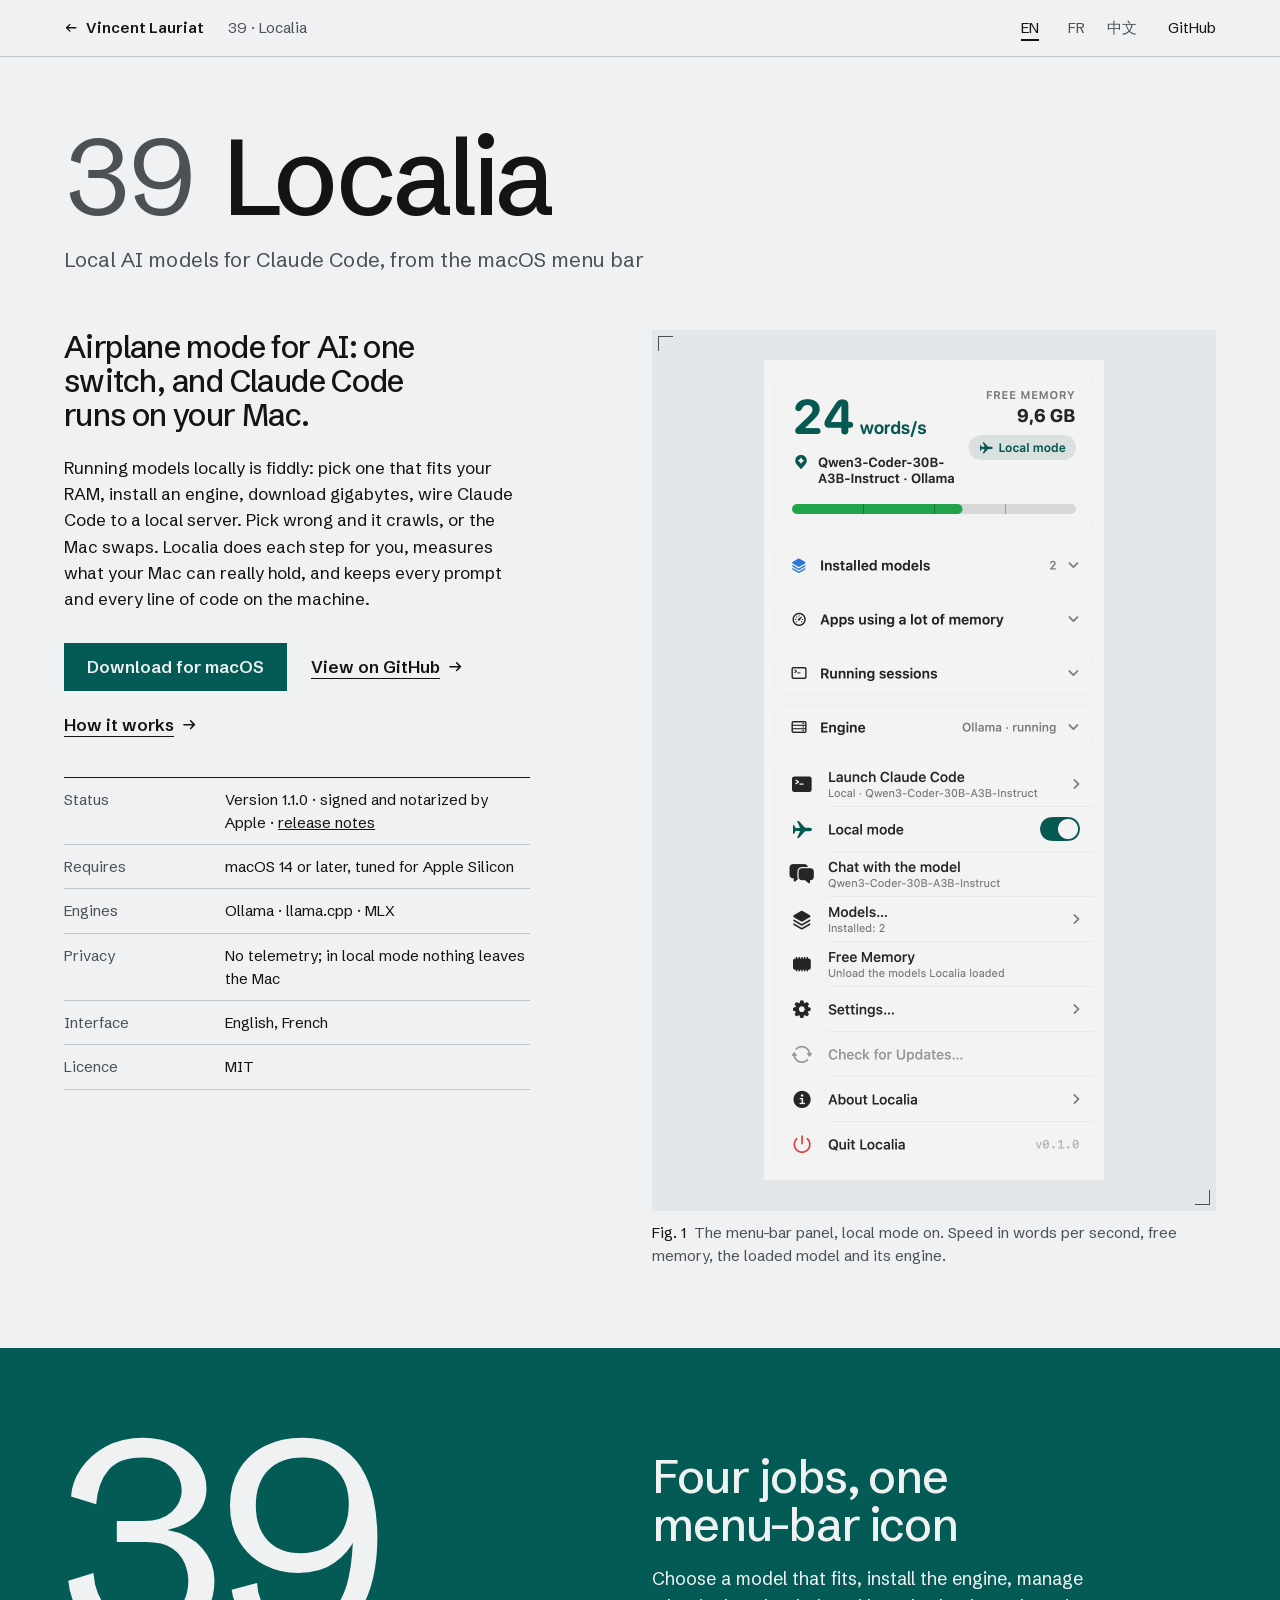
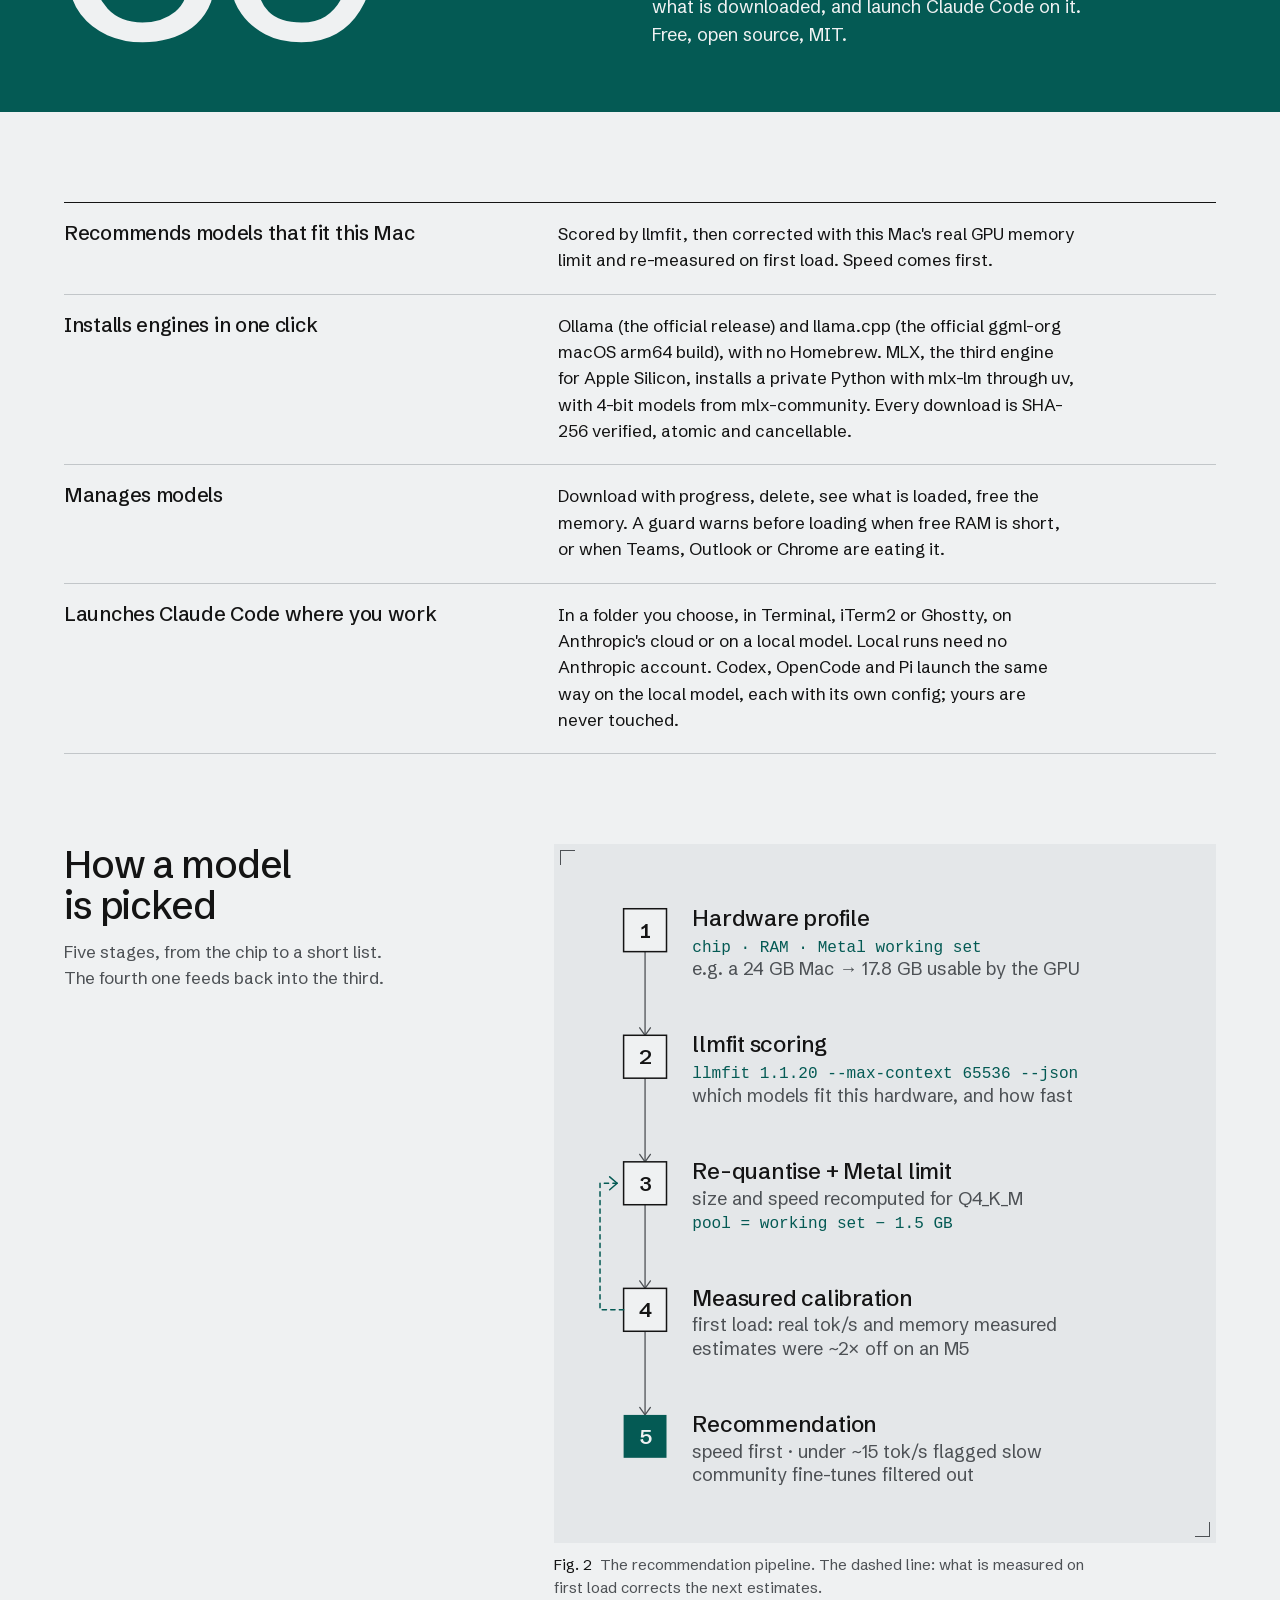
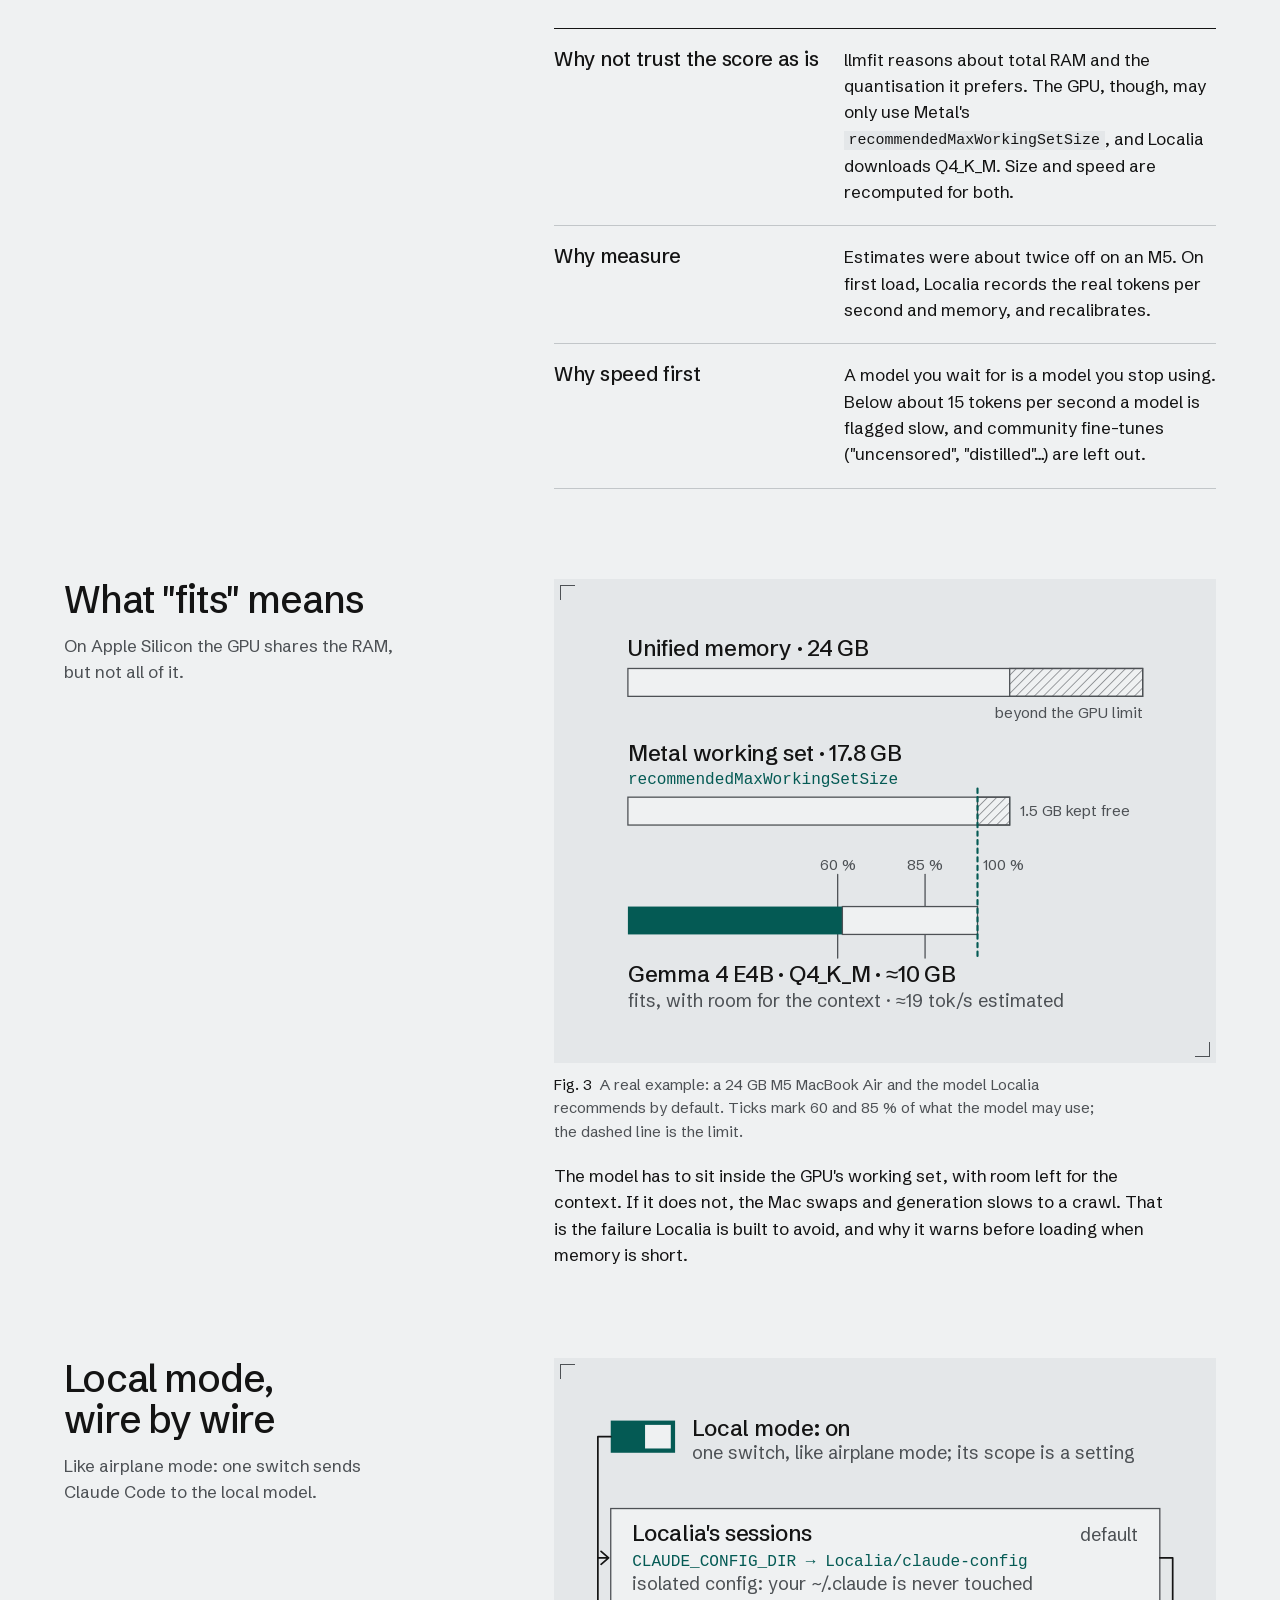
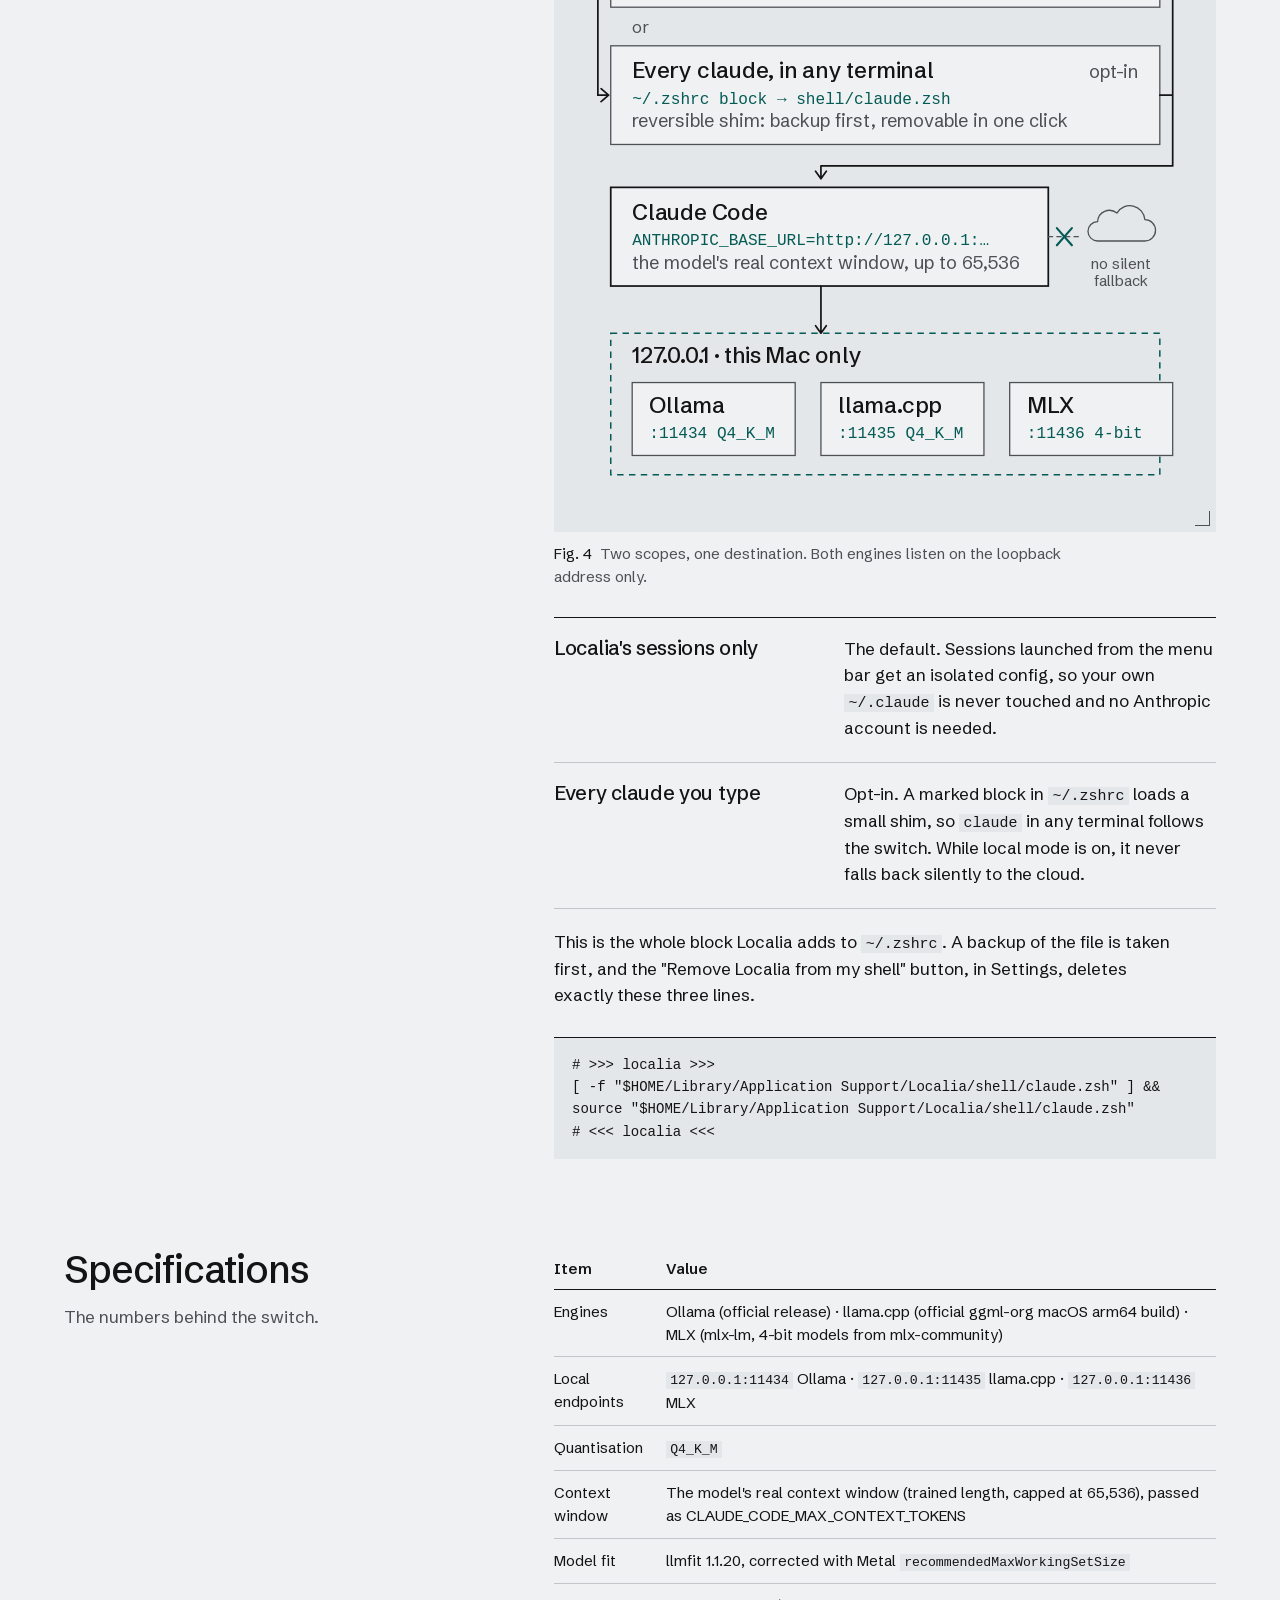
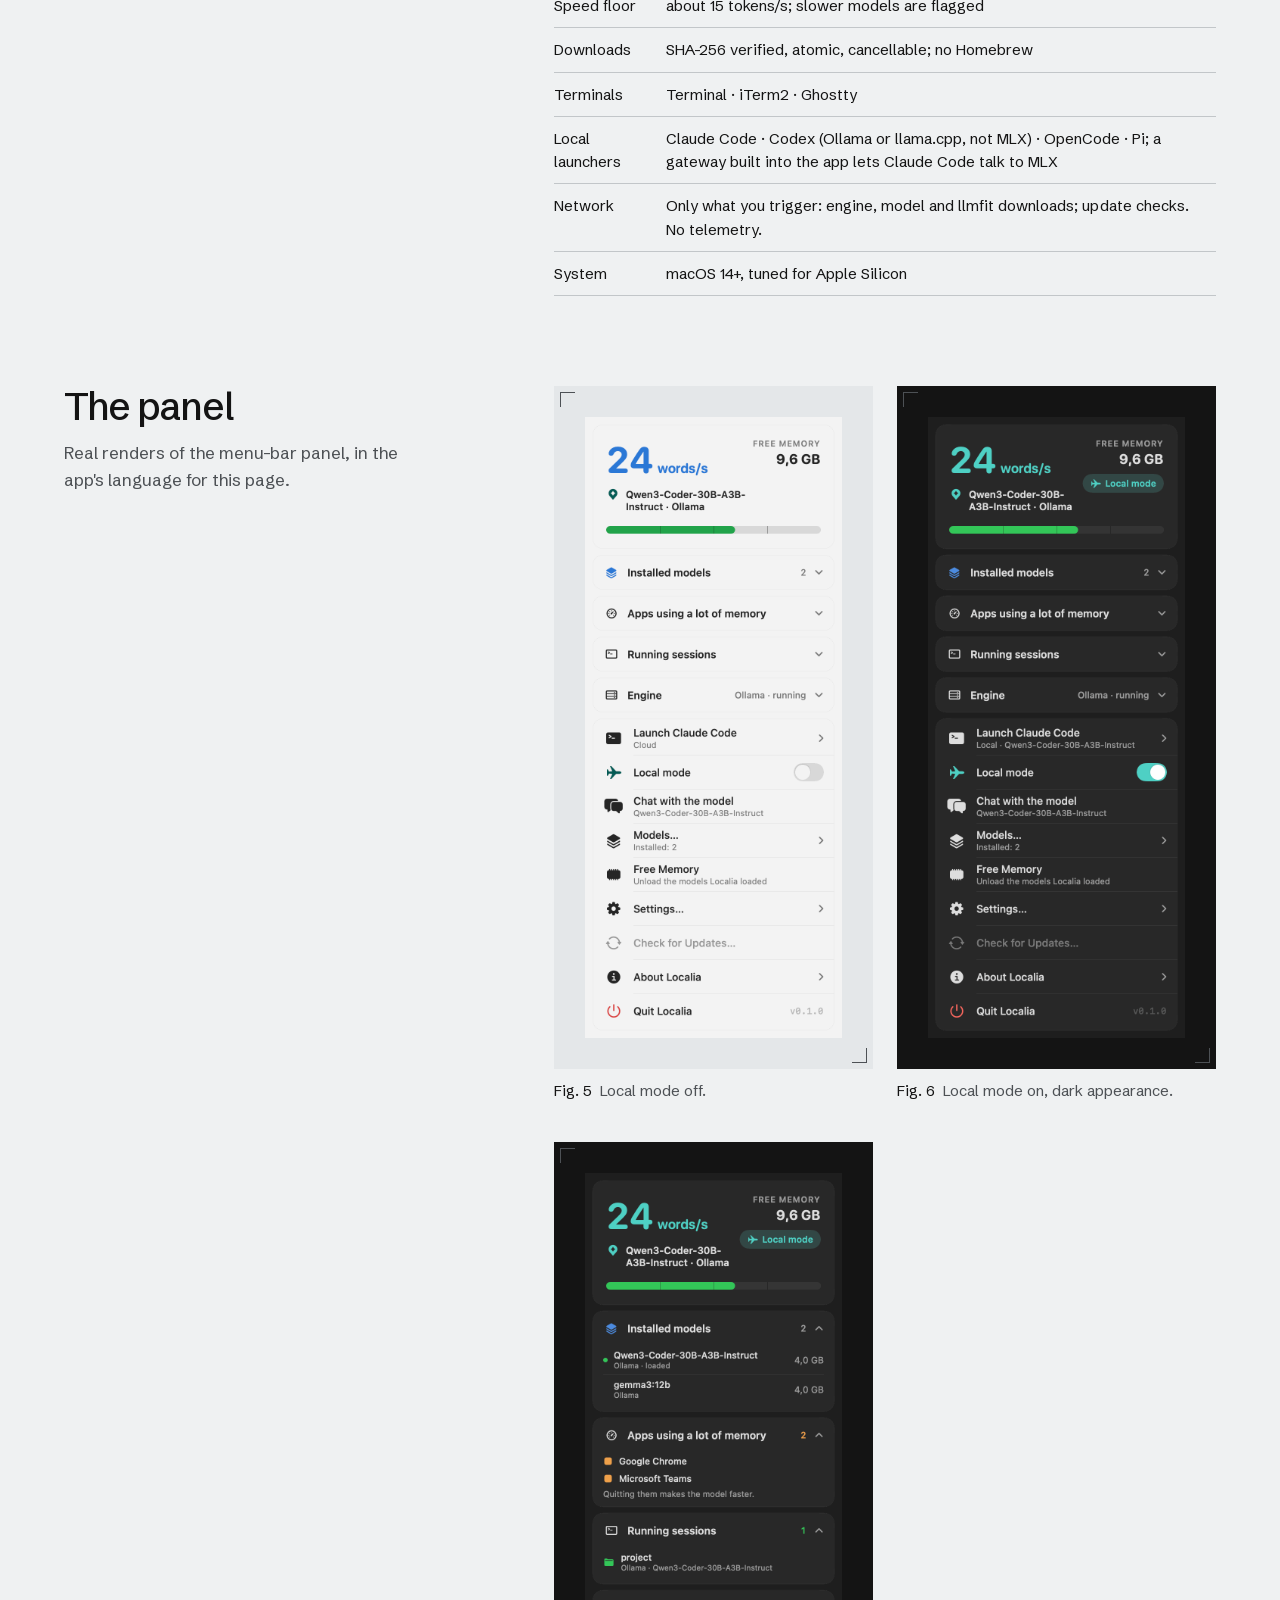
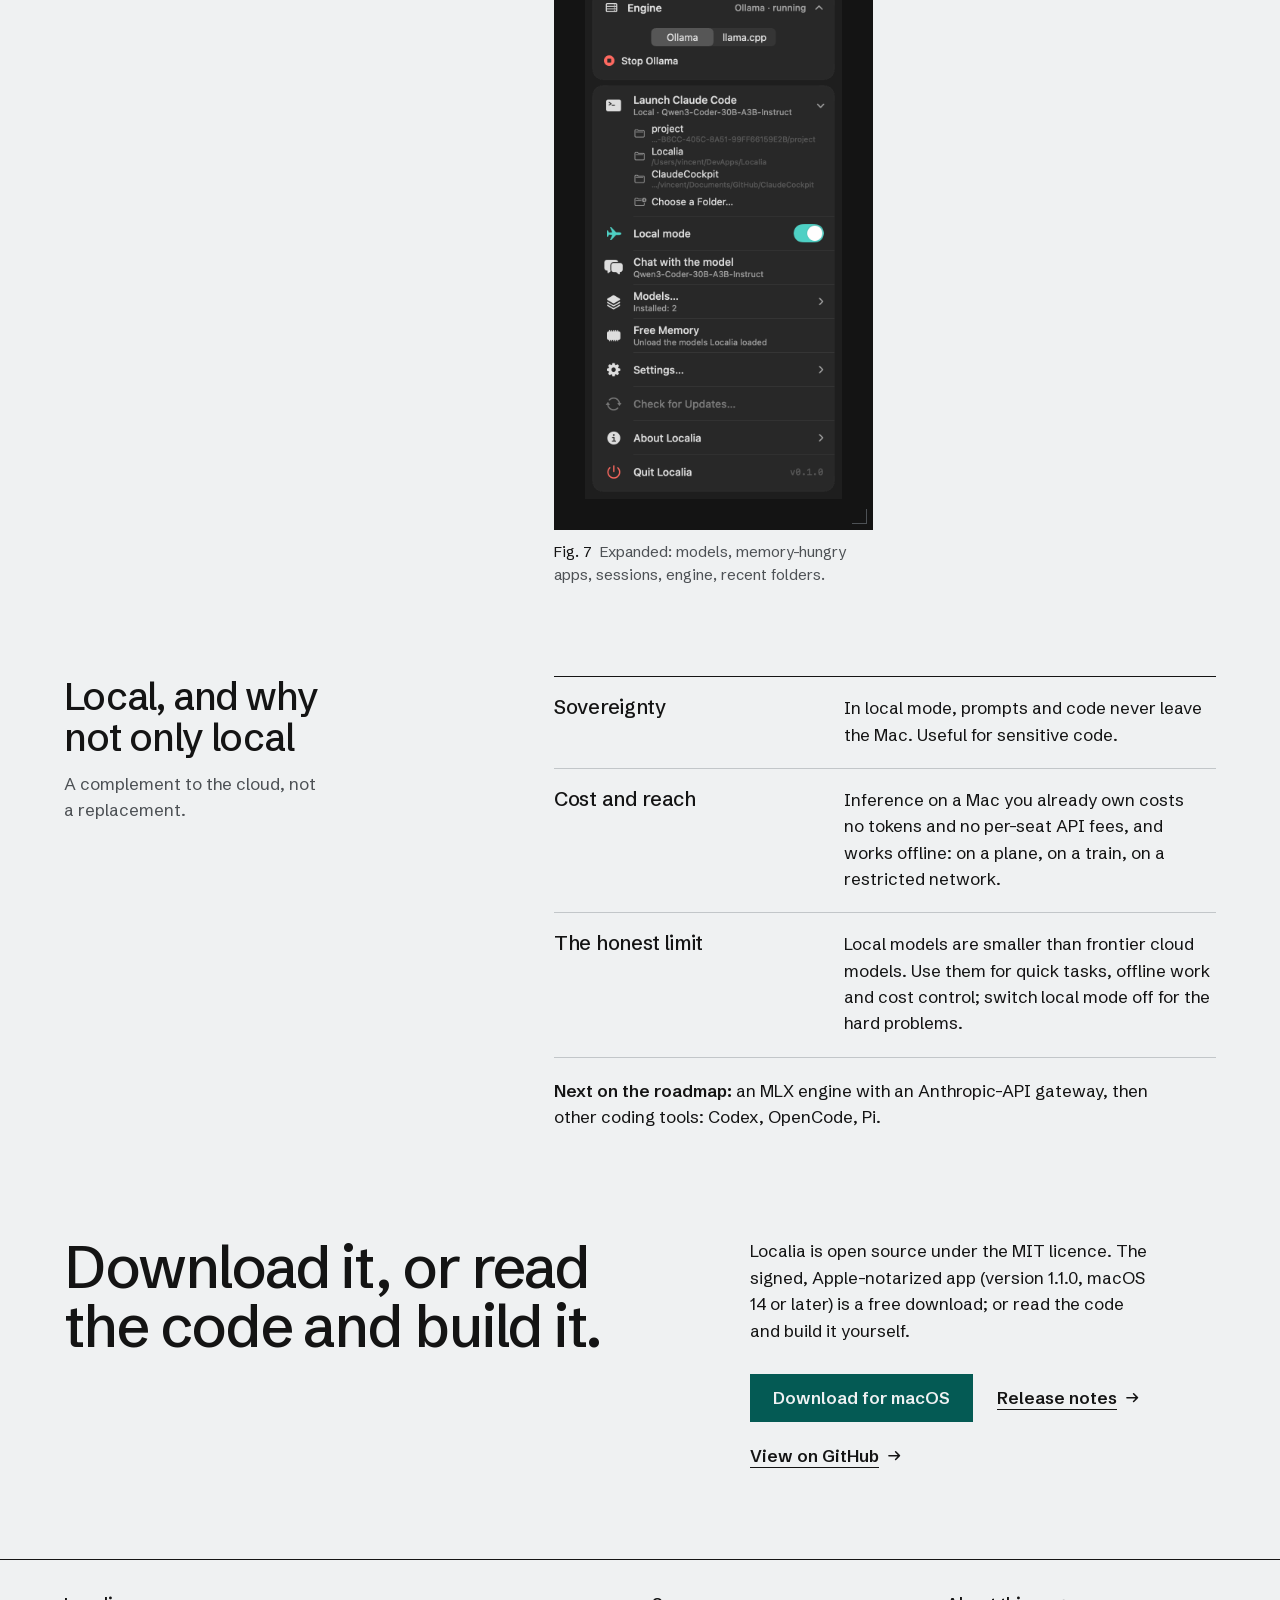
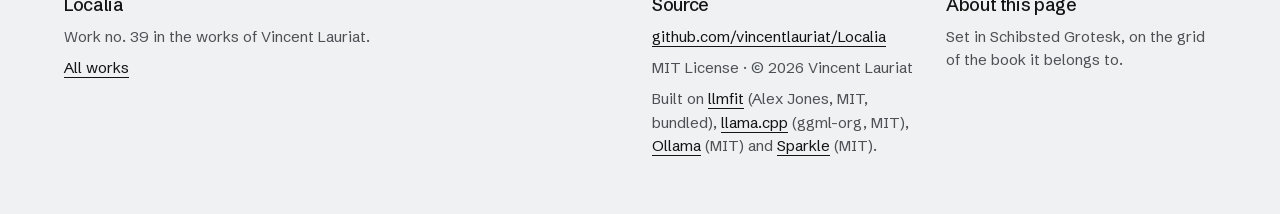
==== commit 777c864a: "fix(localia): describe the real context window instead of a fixed 65,536" ====
--- a/Localia/index.html
+++ b/Localia/index.html
@@ -77,9 +77,9 @@
 <section class="chapter" id="pick"><div class="wrap g12"><div class="ch-head"><h2><span class="en">How a model is picked</span><span class="fr">Comment un modèle est choisi</span><span class="zh">如何挑選模型</span></h2><p><span class="en">Five stages, from the chip to a short list. The fourth one feeds back into the third.</span><span class="fr">Cinq étapes, de la puce à une courte liste. La quatrième nourrit la troisième.</span><span class="zh">從晶片到一份簡短清單，共五個階段。第四階段會回饋給第三階段。</span></p></div><div class="ch-body"><div class="plates"><figure class="plate wide dg"><div class="pl"><!-- Localia diagram, inlined into the page by tools/monograph/build.py. Labels carry .en/.fr/.zh. -->
 <svg class="dgm" viewBox="0 0 560 580" aria-hidden="true" focusable="false"><path class="s2" d="M56 64V496"/><rect x="36" y="24" width="40" height="40" class="node"/><text x="56" y="51" class="tn" text-anchor="middle">1</text><text x="100" y="40" class="t en">Hardware profile</text><text x="100" y="40" class="t fr">Profil matériel</text><text x="100" y="40" class="t zh">硬體概況</text><text x="100" y="64" class="m">chip · RAM · Metal working set</text><text x="100" y="86" class="c en">e.g. a 24 GB Mac → 17.8 GB usable by the GPU</text><text x="100" y="86" class="c fr">ex. un Mac de 24 Go → 17,8 Go utilisables par le GPU</text><text x="100" y="86" class="c zh">例：24 GB 的 Mac → GPU 可用 17.8 GB</text><path class="s2" d="M51 135l5 7 5-7"/><rect x="36" y="142" width="40" height="40" class="node"/><text x="56" y="169" class="tn" text-anchor="middle">2</text><text x="100" y="158" class="t en">llmfit scoring</text><text x="100" y="158" class="t fr">Score llmfit</text><text x="100" y="158" class="t zh">llmfit 評分</text><text x="100" y="182" class="m">llmfit 1.1.20 --max-context 65536 --json</text><text x="100" y="204" class="c en">which models fit this hardware, and how fast</text><text x="100" y="204" class="c fr">quels modèles tiennent sur ce matériel, à quelle vitesse</text><text x="100" y="204" class="c zh">哪些模型放得進這台硬體、速度多快</text><path class="s2" d="M51 253l5 7 5-7"/><rect x="36" y="260" width="40" height="40" class="node"/><text x="56" y="287" class="tn" text-anchor="middle">3</text><text x="100" y="276" class="t en">Re-quantise + Metal limit</text><text x="100" y="276" class="t fr">Requantification + limite Metal</text><text x="100" y="276" class="t zh">重新量化 + Metal 上限</text><text x="100" y="300" class="c en">size and speed recomputed for Q4_K_M</text><text x="100" y="300" class="c fr">taille et vitesse recalculées pour Q4_K_M</text><text x="100" y="300" class="c zh">依 Q4_K_M 重新計算大小與速度</text><text x="100" y="322" class="m">pool = working set − 1.5 GB</text><path class="s2" d="M51 371l5 7 5-7"/><rect x="36" y="378" width="40" height="40" class="node"/><text x="56" y="405" class="tn" text-anchor="middle">4</text><text x="100" y="394" class="t en">Measured calibration</text><text x="100" y="394" class="t fr">Calibration mesurée</text><text x="100" y="394" class="t zh">實測校準</text><text x="100" y="418" class="c en">first load: real tok/s and memory measured</text><text x="100" y="418" class="c fr">premier chargement : tok/s et mémoire réels</text><text x="100" y="418" class="c zh">首次載入：實測 tok/s 與記憶體</text><text x="100" y="440" class="c en">estimates were ~2× off on an M5</text><text x="100" y="440" class="c fr">estimations fausses d&#x27;environ 2× sur un M5</text><text x="100" y="440" class="c zh">在 M5 上估計值偏差約 2 倍</text><path class="s2" d="M51 489l5 7 5-7"/><rect x="36" y="496" width="40" height="40" class="fa"/><text x="56" y="523" class="tn on" text-anchor="middle">5</text><text x="100" y="512" class="t en">Recommendation</text><text x="100" y="512" class="t fr">Recommandation</text><text x="100" y="512" class="t zh">推薦</text><text x="100" y="536" class="c en">speed first · under ~15 tok/s flagged slow</text><text x="100" y="536" class="c fr">vitesse d&#x27;abord · lent sous ~15 tok/s</text><text x="100" y="536" class="c zh">速度優先 · 低於約 15 tok/s 標示為慢</text><text x="100" y="558" class="c en">community fine-tunes filtered out</text><text x="100" y="558" class="c fr">fine-tunes communautaires écartés</text><text x="100" y="558" class="c zh">濾除社群微調版本</text><path class="loop" d="M36 398H14V280H30"/><path class="loop-h" d="M23 274l7 6-7 6"/></svg><p class="vh"><span class="en">Diagram: hardware profile, then llmfit scoring, then re-quantisation and the Metal limit, then measured calibration, which feeds back into the estimates, then the recommendation.</span><span class="fr">Schéma : profil matériel, puis score llmfit, puis requantification et limite Metal, puis calibration mesurée, qui corrige les estimations, puis recommandation.</span><span class="zh">圖示：硬體概況 → llmfit 評分 → 重新量化與 Metal 上限 → 實測校準（回饋修正估計值）→ 推薦。</span></p></div><figcaption><span class="fg"><span class="en">Fig.</span><span class="fr">Fig.</span><span class="zh">圖</span> 2</span><span class="en">The recommendation pipeline. The dashed line: what is measured on first load corrects the next estimates.</span><span class="fr">La chaîne de recommandation. En pointillé : ce qui est mesuré au premier chargement corrige les estimations suivantes.</span><span class="zh">推薦流程。虛線表示：首次載入時的實測結果會修正之後的估計值。</span></figcaption></figure></div><ul class="specs"><li><h3><span class="en">Why not trust the score as is</span><span class="fr">Pourquoi ne pas croire le score tel quel</span><span class="zh">為何不直接採用評分</span></h3><div><p><span class="en">llmfit reasons about total RAM and the quantisation it prefers. The GPU, though, may only use Metal's <code>recommendedMaxWorkingSetSize</code>, and Localia downloads Q4_K_M. Size and speed are recomputed for both.</span><span class="fr">llmfit raisonne sur la RAM totale et la quantification qu'il préfère. Or le GPU ne peut utiliser que le <code>recommendedMaxWorkingSetSize</code> de Metal, et Localia télécharge du Q4_K_M. Taille et vitesse sont recalculées pour les deux.</span><span class="zh">llmfit 以總記憶體與它偏好的量化方式推算。但 GPU 只能使用 Metal 的 <code>recommendedMaxWorkingSetSize</code>，而 Localia 下載的是 Q4_K_M。因此大小與速度都會依這兩點重新計算。</span></p></div></li><li><h3><span class="en">Why measure</span><span class="fr">Pourquoi mesurer</span><span class="zh">為何要量測</span></h3><div><p><span class="en">Estimates were about twice off on an M5. On first load, Localia records the real tokens per second and memory, and recalibrates.</span><span class="fr">Les estimations étaient fausses d'environ 2× sur un M5. Au premier chargement, Localia relève les vrais tokens par seconde et la mémoire, puis recalibre.</span><span class="zh">在 M5 上，估計值偏差約兩倍。首次載入時，Localia 會記錄實際的每秒 token 數與記憶體用量，並重新校準。</span></p></div></li><li><h3><span class="en">Why speed first</span><span class="fr">Pourquoi la vitesse d'abord</span><span class="zh">為何速度優先</span></h3><div><p><span class="en">A model you wait for is a model you stop using. Below about 15 tokens per second a model is flagged slow, and community fine-tunes ("uncensored", "distilled"…) are left out.</span><span class="fr">Un modèle qu'on attend est un modèle qu'on abandonne. Sous 15 tokens par seconde environ, un modèle est signalé lent, et les fine-tunes communautaires (« uncensored », « distilled »…) sont écartés.</span><span class="zh">需要等待的模型，終究會被放棄。每秒低於約 15 個 token 的模型會被標示為慢，社群微調版本（「uncensored」、「distilled」等）也會被排除。</span></p></div></li></ul></div></div></section><section class="chapter" id="memory"><div class="wrap g12"><div class="ch-head"><h2><span class="en">What "fits" means</span><span class="fr">Ce que « tenir » veut dire</span><span class="zh">「放得下」是什麼意思</span></h2><p><span class="en">On Apple Silicon the GPU shares the RAM, but not all of it.</span><span class="fr">Sur Apple Silicon, le GPU partage la RAM, mais pas toute.</span><span class="zh">在 Apple Silicon 上，GPU 與系統共用記憶體，但不是全部。</span></p></div><div class="ch-body"><div class="plates"><figure class="plate wide dg"><div class="pl"><!-- Localia diagram, inlined into the page by tools/monograph/build.py. Labels carry .en/.fr/.zh. -->
 <svg class="dgm" viewBox="0 0 560 380" aria-hidden="true" focusable="false"><defs><pattern id="lc-hatch" width="6" height="6" patternUnits="userSpaceOnUse" patternTransform="rotate(45)"><path d="M0 0V6" style="stroke:var(--ink-2)" stroke-width="1"/></pattern></defs><text x="40" y="36" class="t en">Unified memory · 24 GB</text><text x="40" y="36" class="t fr">Mémoire unifiée · 24 Go</text><text x="40" y="36" class="t zh">統一記憶體 · 24 GB</text><rect x="40" y="48" width="480.0" height="26" class="box"/><rect x="396.0" y="48" width="124.0" height="26" class="hatch"/><text x="520" y="94" class="c sm en" text-anchor="end">beyond the GPU limit</text><text x="520" y="94" class="c sm fr" text-anchor="end">hors limite GPU</text><text x="520" y="94" class="c sm zh" text-anchor="end">超出 GPU 上限</text><text x="40" y="134" class="t en">Metal working set · 17.8 GB</text><text x="40" y="134" class="t fr">Working set Metal · 17,8 Go</text><text x="40" y="134" class="t zh">Metal 工作集 · 17.8 GB</text><text x="40" y="156" class="m">recommendedMaxWorkingSetSize</text><rect x="40" y="168" width="356.0" height="26" class="box"/><rect x="366.0" y="168" width="30.0" height="26" class="hatch"/><text x="406.0" y="186" class="c sm en">1.5 GB kept free</text><text x="406.0" y="186" class="c sm fr">1,5 Go laissés libres</text><text x="406.0" y="186" class="c sm zh">保留 1.5 GB</text><path class="s2" d="M235.6 240V318"/><text x="235.6" y="236" class="c sm" text-anchor="middle">60 %</text><path class="s2" d="M317.1 240V318"/><text x="317.1" y="236" class="c sm" text-anchor="middle">85 %</text><text x="371.0" y="236" class="c sm">100 %</text><rect x="40" y="270" width="200.0" height="26" class="fa"/><rect x="240.0" y="270" width="126.0" height="26" class="box"/><text x="40" y="340" class="t en">Gemma 4 E4B · Q4_K_M · ≈10 GB</text><text x="40" y="340" class="t fr">Gemma 4 E4B · Q4_K_M · ≈10 Go</text><text x="40" y="340" class="t zh">Gemma 4 E4B · Q4_K_M · ≈10 GB</text><text x="40" y="364" class="c en">fits, with room for the context · ≈19 tok/s estimated</text><text x="40" y="364" class="c fr">tient, avec de la place pour le contexte · ≈19 tok/s estimés</text><text x="40" y="364" class="c zh">放得下，仍有空間給上下文 · 估計約 19 tok/s</text><path class="ac dash" d="M366.0 160V318"/></svg><p class="vh"><span class="en">Diagram: of 24 GB of unified memory, Metal lets the GPU use 17.8 GB; Localia keeps 1.5 GB free; a 10 GB model fills a little over half of the rest.</span><span class="fr">Schéma : sur 24 Go de mémoire unifiée, Metal laisse 17,8 Go au GPU ; Localia en garde 1,5 Go libres ; un modèle de 10 Go occupe un peu plus de la moitié du reste.</span><span class="zh">圖示：24 GB 統一記憶體中，Metal 允許 GPU 使用 17.8 GB；Localia 保留 1.5 GB；10 GB 的模型佔用剩餘空間的一半多一點。</span></p></div><figcaption><span class="fg"><span class="en">Fig.</span><span class="fr">Fig.</span><span class="zh">圖</span> 3</span><span class="en">A real example: a 24 GB M5 MacBook Air and the model Localia recommends by default. Ticks mark 60 and 85 % of what the model may use; the dashed line is the limit.</span><span class="fr">Un exemple réel : un MacBook Air M5 de 24 Go et le modèle que Localia recommande par défaut. Les repères marquent 60 et 85 % de ce que le modèle peut occuper ; le pointillé est la limite.</span><span class="zh">實際例子：24 GB 的 M5 MacBook Air，以及 Localia 預設推薦的模型。刻度標示模型可用空間的 60% 與 85%；虛線為上限。</span></figcaption></figure></div><p><span class="en">The model has to sit inside the GPU's working set, with room left for the context. If it does not, the Mac swaps and generation slows to a crawl. That is the failure Localia is built to avoid, and why it warns before loading when memory is short.</span><span class="fr">Le modèle doit tenir dans le working set du GPU, avec de la place pour le contexte. Sinon, le Mac swappe et la génération s'effondre. C'est l'échec que Localia est conçu pour éviter, et la raison pour laquelle il prévient avant de charger quand la mémoire manque.</span><span class="zh">模型必須放進 GPU 的工作集，並為上下文留出空間。否則 Mac 會開始使用置換空間，生成速度將急遽下降。這正是 Localia 要避免的情況，也是它在記憶體不足時會於載入前提醒的原因。</span></p></div></div></section><section class="chapter" id="local"><div class="wrap g12"><div class="ch-head"><h2><span class="en">Local mode, wire by wire</span><span class="fr">Le mode local, fil à fil</span><span class="zh">本機模式，逐條拆解</span></h2><p><span class="en">Like airplane mode: one switch sends Claude Code to the local model.</span><span class="fr">Comme le mode avion : un interrupteur envoie Claude Code vers le modèle local.</span><span class="zh">就像飛航模式：一個開關，就讓 Claude Code 改用本機模型。</span></p></div><div class="ch-body"><div class="plates"><figure class="plate wide dg"><div class="pl"><!-- Localia diagram, inlined into the page by tools/monograph/build.py. Labels carry .en/.fr/.zh. -->
-<svg class="dgm" viewBox="0 0 560 650" aria-hidden="true" focusable="false"><rect x="24" y="22" width="60" height="30" class="fa"/><rect x="56" y="26" width="24" height="22" class="knob"/><text x="100" y="36" class="t en">Local mode: on</text><text x="100" y="36" class="t fr">Mode local : activé</text><text x="100" y="36" class="t zh">本機模式：開啟</text><text x="100" y="58" class="c en">one switch, like airplane mode; its scope is a setting</text><text x="100" y="58" class="c fr">un interrupteur, comme le mode avion ; portée réglable</text><text x="100" y="58" class="c zh">一個開關，就像飛航模式；作用範圍可設定</text><path class="s" d="M24 37H12V278"/><path class="s" d="M12 150H22M15 144l7 6-7 6M12 278H22M15 272l7 6-7 6"/><rect x="24" y="104" width="512" height="92" class="box"/><text x="44" y="134" class="t en">Localia&#x27;s sessions</text><text x="44" y="134" class="t fr">Sessions de Localia</text><text x="44" y="134" class="t zh">Localia 的工作階段</text><text x="516" y="134" class="c en" text-anchor="end">default</text><text x="516" y="134" class="c fr" text-anchor="end">par défaut</text><text x="516" y="134" class="c zh" text-anchor="end">預設</text><text x="44" y="158" class="m">CLAUDE_CONFIG_DIR → Localia/claude-config</text><text x="44" y="180" class="c en">isolated config: your ~/.claude is never touched</text><text x="44" y="180" class="c fr">config isolée : votre ~/.claude n&#x27;est jamais modifié</text><text x="44" y="180" class="c zh">獨立設定：絕不動到你的 ~/.claude</text><text x="44" y="220" class="c it en">or</text><text x="44" y="220" class="c it fr">ou</text><text x="44" y="220" class="c it zh">或</text><rect x="24" y="232" width="512" height="92" class="box"/><text x="44" y="262" class="t en">Every claude, in any terminal</text><text x="44" y="262" class="t fr">Chaque claude, dans tout terminal</text><text x="44" y="262" class="t zh">任何終端機裡的每個 claude</text><text x="516" y="262" class="c en" text-anchor="end">opt-in</text><text x="516" y="262" class="c fr" text-anchor="end">sur option</text><text x="516" y="262" class="c zh" text-anchor="end">選用</text><text x="44" y="286" class="m">~/.zshrc block → shell/claude.zsh</text><text x="44" y="308" class="c en">reversible shim: backup first, removable in one click</text><text x="44" y="308" class="c fr">shim réversible : sauvegarde d&#x27;abord, retrait en un clic</text><text x="44" y="308" class="c zh">可還原的 shim：先備份，一鍵移除</text><path class="s" d="M536 150H548V344H220V356M536 278H548M215 349l5 7 5-7"/><rect x="24" y="364" width="408" height="92" class="box strong"/><text x="44" y="394" class="t">Claude Code</text><text x="44" y="418" class="m">ANTHROPIC_BASE_URL=http://127.0.0.1:…</text><text x="44" y="440" class="c en">65,536-token context, auto-compaction to match</text><text x="44" y="440" class="c fr">contexte de 65 536 tokens, compaction ajustée</text><text x="44" y="440" class="c zh">65,536 tokens 上下文，自動壓縮隨之設定</text><path class="s2 dash" d="M432 410H462"/><path class="ac" d="M440 402l14 16M454 402l-14 16"/><path class="s2" d="M478 414h44a10 10 0 0 0 0-20 14 14 0 0 0-26-6 11 11 0 0 0-18 8 9 9 0 0 0 0 18Z"/><text x="500" y="440" class="c sm en" text-anchor="middle">no silent</text><text x="500" y="440" class="c sm fr" text-anchor="middle">pas de repli</text><text x="500" y="440" class="c sm zh" text-anchor="middle">不會悄悄</text><text x="500" y="456" class="c sm en" text-anchor="middle">fallback</text><text x="500" y="456" class="c sm fr" text-anchor="middle">silencieux</text><text x="500" y="456" class="c sm zh" text-anchor="middle">改用雲端</text><path class="s" d="M220 456V500M215 493l5 7 5-7"/><rect x="24" y="500" width="512" height="132" class="bound"/><text x="44" y="528" class="t en">127.0.0.1 · this Mac only</text><text x="44" y="528" class="t fr">127.0.0.1 · ce Mac seulement</text><text x="44" y="528" class="t zh">127.0.0.1 · 僅限這台 Mac</text><rect x="44" y="546" width="152" height="68" class="box"/><text x="60" y="574" class="t">Ollama</text><text x="60" y="598" class="m">:11434 Q4_K_M</text><rect x="220" y="546" width="152" height="68" class="box"/><text x="236" y="574" class="t">llama.cpp</text><text x="236" y="598" class="m">:11435 Q4_K_M</text><rect x="396" y="546" width="152" height="68" class="box"/><text x="412" y="574" class="t">MLX</text><text x="412" y="598" class="m">:11436 4-bit</text></svg><p class="vh"><span class="en">Diagram: the local-mode switch reaches Claude Code either through Localia's own sessions, with an isolated config, or through a shell shim for every claude command. Claude Code then talks to Ollama on port 11434, llama.cpp on port 11435 or MLX on port 11436, on 127.0.0.1, and never falls back silently to the cloud.</span><span class="fr">Schéma : l'interrupteur du mode local atteint Claude Code soit par les sessions de Localia, avec une configuration isolée, soit par un shim du shell pour chaque commande claude. Claude Code parle alors à Ollama sur le port 11434, à llama.cpp sur le port 11435 ou à MLX sur le port 11436, sur 127.0.0.1, sans jamais se rabattre en silence sur le cloud.</span><span class="zh">圖示：本機模式開關透過兩種方式作用於 Claude Code：Localia 自己的工作階段（使用獨立設定），或為每個 claude 指令加上的 shell shim。Claude Code 接著連到 127.0.0.1 上的 Ollama（連接埠 11434）、llama.cpp（連接埠 11435）或 MLX（連接埠 11436），絕不會悄悄改用雲端。</span></p></div><figcaption><span class="fg"><span class="en">Fig.</span><span class="fr">Fig.</span><span class="zh">圖</span> 4</span><span class="en">Two scopes, one destination. Both engines listen on the loopback address only.</span><span class="fr">Deux portées, une seule destination. Les deux moteurs n'écoutent que sur l'adresse de bouclage.</span><span class="zh">兩種範圍，同一個目的地。兩個引擎都只在迴路位址上監聽。</span></figcaption></figure></div><ul class="specs"><li><h3><span class="en">Localia's sessions only</span><span class="fr">Sessions de Localia uniquement</span><span class="zh">僅限 Localia 的工作階段</span></h3><div><p><span class="en">The default. Sessions launched from the menu bar get an isolated config, so your own <code>~/.claude</code> is never touched and no Anthropic account is needed.</span><span class="fr">Le réglage par défaut. Les sessions lancées depuis la barre de menus reçoivent une configuration isolée : votre <code>~/.claude</code> n'est jamais modifié et aucun compte Anthropic n'est nécessaire.</span><span class="zh">預設值。從選單列啟動的工作階段使用獨立設定，因此絕不會動到你自己的 <code>~/.claude</code>，也不需要 Anthropic 帳號。</span></p></div></li><li><h3><span class="en">Every claude you type</span><span class="fr">Chaque claude que vous tapez</span><span class="zh">你輸入的每個 claude</span></h3><div><p><span class="en">Opt-in. A marked block in <code>~/.zshrc</code> loads a small shim, so <code>claude</code> in any terminal follows the switch. While local mode is on, it never falls back silently to the cloud.</span><span class="fr">Sur option. Un bloc balisé dans <code>~/.zshrc</code> charge un petit shim : <code>claude</code>, dans n'importe quel terminal, suit l'interrupteur. Tant que le mode local est activé, il ne se rabat jamais en silence sur le cloud.</span><span class="zh">選用。<code>~/.zshrc</code> 中一段有標記的區塊會載入一個小型 shim，讓任何終端機裡的 <code>claude</code> 都跟隨開關。本機模式開啟時，絕不會悄悄改用雲端。</span></p></div></li></ul><p><span class="en">This is the whole block Localia adds to <code>~/.zshrc</code>. A backup of the file is taken first, and the "Remove Localia from my shell" button, in Settings, deletes exactly these three lines.</span><span class="fr">Voici tout le bloc que Localia ajoute à <code>~/.zshrc</code>. Une sauvegarde du fichier est faite avant, et le bouton « Retirer Localia de mon shell », dans les Réglages, supprime exactement ces trois lignes.</span><span class="zh">這就是 Localia 加入 <code>~/.zshrc</code> 的完整區塊。寫入前會先備份該檔案，而「設定」中的「Remove Localia from my shell」按鈕只會刪除這三行。</span></p><pre><code># &gt;&gt;&gt; localia &gt;&gt;&gt;
+<svg class="dgm" viewBox="0 0 560 650" aria-hidden="true" focusable="false"><rect x="24" y="22" width="60" height="30" class="fa"/><rect x="56" y="26" width="24" height="22" class="knob"/><text x="100" y="36" class="t en">Local mode: on</text><text x="100" y="36" class="t fr">Mode local : activé</text><text x="100" y="36" class="t zh">本機模式：開啟</text><text x="100" y="58" class="c en">one switch, like airplane mode; its scope is a setting</text><text x="100" y="58" class="c fr">un interrupteur, comme le mode avion ; portée réglable</text><text x="100" y="58" class="c zh">一個開關，就像飛航模式；作用範圍可設定</text><path class="s" d="M24 37H12V278"/><path class="s" d="M12 150H22M15 144l7 6-7 6M12 278H22M15 272l7 6-7 6"/><rect x="24" y="104" width="512" height="92" class="box"/><text x="44" y="134" class="t en">Localia&#x27;s sessions</text><text x="44" y="134" class="t fr">Sessions de Localia</text><text x="44" y="134" class="t zh">Localia 的工作階段</text><text x="516" y="134" class="c en" text-anchor="end">default</text><text x="516" y="134" class="c fr" text-anchor="end">par défaut</text><text x="516" y="134" class="c zh" text-anchor="end">預設</text><text x="44" y="158" class="m">CLAUDE_CONFIG_DIR → Localia/claude-config</text><text x="44" y="180" class="c en">isolated config: your ~/.claude is never touched</text><text x="44" y="180" class="c fr">config isolée : votre ~/.claude n&#x27;est jamais modifié</text><text x="44" y="180" class="c zh">獨立設定：絕不動到你的 ~/.claude</text><text x="44" y="220" class="c it en">or</text><text x="44" y="220" class="c it fr">ou</text><text x="44" y="220" class="c it zh">或</text><rect x="24" y="232" width="512" height="92" class="box"/><text x="44" y="262" class="t en">Every claude, in any terminal</text><text x="44" y="262" class="t fr">Chaque claude, dans tout terminal</text><text x="44" y="262" class="t zh">任何終端機裡的每個 claude</text><text x="516" y="262" class="c en" text-anchor="end">opt-in</text><text x="516" y="262" class="c fr" text-anchor="end">sur option</text><text x="516" y="262" class="c zh" text-anchor="end">選用</text><text x="44" y="286" class="m">~/.zshrc block → shell/claude.zsh</text><text x="44" y="308" class="c en">reversible shim: backup first, removable in one click</text><text x="44" y="308" class="c fr">shim réversible : sauvegarde d&#x27;abord, retrait en un clic</text><text x="44" y="308" class="c zh">可還原的 shim：先備份，一鍵移除</text><path class="s" d="M536 150H548V344H220V356M536 278H548M215 349l5 7 5-7"/><rect x="24" y="364" width="408" height="92" class="box strong"/><text x="44" y="394" class="t">Claude Code</text><text x="44" y="418" class="m">ANTHROPIC_BASE_URL=http://127.0.0.1:…</text><text x="44" y="440" class="c en">the model&#x27;s real context window, up to 65,536</text><text x="44" y="440" class="c fr">la vraie fenêtre du modèle, jusqu&#x27;à 65 536</text><text x="44" y="440" class="c zh">模型的實際上下文視窗，最多 65,536</text><path class="s2 dash" d="M432 410H462"/><path class="ac" d="M440 402l14 16M454 402l-14 16"/><path class="s2" d="M478 414h44a10 10 0 0 0 0-20 14 14 0 0 0-26-6 11 11 0 0 0-18 8 9 9 0 0 0 0 18Z"/><text x="500" y="440" class="c sm en" text-anchor="middle">no silent</text><text x="500" y="440" class="c sm fr" text-anchor="middle">pas de repli</text><text x="500" y="440" class="c sm zh" text-anchor="middle">不會悄悄</text><text x="500" y="456" class="c sm en" text-anchor="middle">fallback</text><text x="500" y="456" class="c sm fr" text-anchor="middle">silencieux</text><text x="500" y="456" class="c sm zh" text-anchor="middle">改用雲端</text><path class="s" d="M220 456V500M215 493l5 7 5-7"/><rect x="24" y="500" width="512" height="132" class="bound"/><text x="44" y="528" class="t en">127.0.0.1 · this Mac only</text><text x="44" y="528" class="t fr">127.0.0.1 · ce Mac seulement</text><text x="44" y="528" class="t zh">127.0.0.1 · 僅限這台 Mac</text><rect x="44" y="546" width="152" height="68" class="box"/><text x="60" y="574" class="t">Ollama</text><text x="60" y="598" class="m">:11434 Q4_K_M</text><rect x="220" y="546" width="152" height="68" class="box"/><text x="236" y="574" class="t">llama.cpp</text><text x="236" y="598" class="m">:11435 Q4_K_M</text><rect x="396" y="546" width="152" height="68" class="box"/><text x="412" y="574" class="t">MLX</text><text x="412" y="598" class="m">:11436 4-bit</text></svg><p class="vh"><span class="en">Diagram: the local-mode switch reaches Claude Code either through Localia's own sessions, with an isolated config, or through a shell shim for every claude command. Claude Code then talks to Ollama on port 11434, llama.cpp on port 11435 or MLX on port 11436, on 127.0.0.1, and never falls back silently to the cloud.</span><span class="fr">Schéma : l'interrupteur du mode local atteint Claude Code soit par les sessions de Localia, avec une configuration isolée, soit par un shim du shell pour chaque commande claude. Claude Code parle alors à Ollama sur le port 11434, à llama.cpp sur le port 11435 ou à MLX sur le port 11436, sur 127.0.0.1, sans jamais se rabattre en silence sur le cloud.</span><span class="zh">圖示：本機模式開關透過兩種方式作用於 Claude Code：Localia 自己的工作階段（使用獨立設定），或為每個 claude 指令加上的 shell shim。Claude Code 接著連到 127.0.0.1 上的 Ollama（連接埠 11434）、llama.cpp（連接埠 11435）或 MLX（連接埠 11436），絕不會悄悄改用雲端。</span></p></div><figcaption><span class="fg"><span class="en">Fig.</span><span class="fr">Fig.</span><span class="zh">圖</span> 4</span><span class="en">Two scopes, one destination. Both engines listen on the loopback address only.</span><span class="fr">Deux portées, une seule destination. Les deux moteurs n'écoutent que sur l'adresse de bouclage.</span><span class="zh">兩種範圍，同一個目的地。兩個引擎都只在迴路位址上監聽。</span></figcaption></figure></div><ul class="specs"><li><h3><span class="en">Localia's sessions only</span><span class="fr">Sessions de Localia uniquement</span><span class="zh">僅限 Localia 的工作階段</span></h3><div><p><span class="en">The default. Sessions launched from the menu bar get an isolated config, so your own <code>~/.claude</code> is never touched and no Anthropic account is needed.</span><span class="fr">Le réglage par défaut. Les sessions lancées depuis la barre de menus reçoivent une configuration isolée : votre <code>~/.claude</code> n'est jamais modifié et aucun compte Anthropic n'est nécessaire.</span><span class="zh">預設值。從選單列啟動的工作階段使用獨立設定，因此絕不會動到你自己的 <code>~/.claude</code>，也不需要 Anthropic 帳號。</span></p></div></li><li><h3><span class="en">Every claude you type</span><span class="fr">Chaque claude que vous tapez</span><span class="zh">你輸入的每個 claude</span></h3><div><p><span class="en">Opt-in. A marked block in <code>~/.zshrc</code> loads a small shim, so <code>claude</code> in any terminal follows the switch. While local mode is on, it never falls back silently to the cloud.</span><span class="fr">Sur option. Un bloc balisé dans <code>~/.zshrc</code> charge un petit shim : <code>claude</code>, dans n'importe quel terminal, suit l'interrupteur. Tant que le mode local est activé, il ne se rabat jamais en silence sur le cloud.</span><span class="zh">選用。<code>~/.zshrc</code> 中一段有標記的區塊會載入一個小型 shim，讓任何終端機裡的 <code>claude</code> 都跟隨開關。本機模式開啟時，絕不會悄悄改用雲端。</span></p></div></li></ul><p><span class="en">This is the whole block Localia adds to <code>~/.zshrc</code>. A backup of the file is taken first, and the "Remove Localia from my shell" button, in Settings, deletes exactly these three lines.</span><span class="fr">Voici tout le bloc que Localia ajoute à <code>~/.zshrc</code>. Une sauvegarde du fichier est faite avant, et le bouton « Retirer Localia de mon shell », dans les Réglages, supprime exactement ces trois lignes.</span><span class="zh">這就是 Localia 加入 <code>~/.zshrc</code> 的完整區塊。寫入前會先備份該檔案，而「設定」中的「Remove Localia from my shell」按鈕只會刪除這三行。</span></p><pre><code># &gt;&gt;&gt; localia &gt;&gt;&gt;
 [ -f &quot;$HOME/Library/Application Support/Localia/shell/claude.zsh&quot; ] &amp;&amp; source &quot;$HOME/Library/Application Support/Localia/shell/claude.zsh&quot;
-# &lt;&lt;&lt; localia &lt;&lt;&lt;</code></pre></div></div></section><section class="chapter" id="specs"><div class="wrap g12"><div class="ch-head"><h2><span class="en">Specifications</span><span class="fr">Caractéristiques</span><span class="zh">規格</span></h2><p><span class="en">The numbers behind the switch.</span><span class="fr">Les chiffres derrière l'interrupteur.</span><span class="zh">開關背後的數字。</span></p></div><div class="ch-body"><div class="tbl-wrap"><table class="tbl"><thead><tr><th><span class="en">Item</span><span class="fr">Élément</span><span class="zh">項目</span></th><th><span class="en">Value</span><span class="fr">Valeur</span><span class="zh">數值</span></th></tr></thead><tbody><tr><td><span class="en">Engines</span><span class="fr">Moteurs</span><span class="zh">引擎</span></td><td><span class="en">Ollama (official release) · llama.cpp (official ggml-org macOS arm64 build) · MLX (mlx-lm, 4-bit models from mlx-community)</span><span class="fr">Ollama (version officielle) · llama.cpp (build officiel ggml-org macOS arm64) · MLX (mlx-lm, modèles 4 bits de mlx-community)</span><span class="zh">Ollama（官方版本）· llama.cpp（ggml-org 官方 macOS arm64 版本）· MLX（mlx-lm，mlx-community 的 4 位元模型）</span></td></tr><tr><td><span class="en">Local endpoints</span><span class="fr">Points d'accès locaux</span><span class="zh">本機端點</span></td><td><code>127.0.0.1:11434</code> Ollama · <code>127.0.0.1:11435</code> llama.cpp · <code>127.0.0.1:11436</code> MLX</td></tr><tr><td><span class="en">Quantisation</span><span class="fr">Quantification</span><span class="zh">量化</span></td><td><code>Q4_K_M</code></td></tr><tr><td><span class="en">Context window</span><span class="fr">Fenêtre de contexte</span><span class="zh">上下文視窗</span></td><td><span class="en">65,536 tokens, with auto-compaction set for that window</span><span class="fr">65 536 tokens, avec auto-compaction réglée pour cette fenêtre</span><span class="zh">65,536 個 token，並針對此視窗設定自動壓縮</span></td></tr><tr><td><span class="en">Model fit</span><span class="fr">Adéquation</span><span class="zh">模型適配</span></td><td><span class="en">llmfit 1.1.20, corrected with Metal <code>recommendedMaxWorkingSetSize</code></span><span class="fr">llmfit 1.1.20, corrigé par le <code>recommendedMaxWorkingSetSize</code> de Metal</span><span class="zh">llmfit 1.1.20，以 Metal 的 <code>recommendedMaxWorkingSetSize</code> 修正</span></td></tr><tr><td><span class="en">Speed floor</span><span class="fr">Vitesse plancher</span><span class="zh">速度下限</span></td><td><span class="en">about 15 tokens/s; slower models are flagged</span><span class="fr">environ 15 tokens/s ; en dessous, le modèle est signalé</span><span class="zh">約每秒 15 個 token；更慢的模型會被標示</span></td></tr><tr><td><span class="en">Downloads</span><span class="fr">Téléchargements</span><span class="zh">下載</span></td><td><span class="en">SHA-256 verified, atomic, cancellable; no Homebrew</span><span class="fr">vérifiés en SHA-256, atomiques, annulables ; sans Homebrew</span><span class="zh">SHA-256 驗證、原子寫入、可取消；無需 Homebrew</span></td></tr><tr><td><span class="en">Terminals</span><span class="fr">Terminaux</span><span class="zh">終端機</span></td><td>Terminal · iTerm2 · Ghostty</td></tr><tr><td><span class="en">Local launchers</span><span class="fr">Lanceurs locaux</span><span class="zh">本機啟動器</span></td><td><span class="en">Claude Code · Codex (Ollama or llama.cpp, not MLX) · OpenCode · Pi; a gateway built into the app lets Claude Code talk to MLX</span><span class="fr">Claude Code · Codex (Ollama ou llama.cpp, pas MLX) · OpenCode · Pi ; une passerelle intégrée à l'app permet à Claude Code de parler à MLX</span><span class="zh">Claude Code · Codex（Ollama 或 llama.cpp，不支援 MLX）· OpenCode · Pi；App 內建的閘道讓 Claude Code 能與 MLX 通訊</span></td></tr><tr><td><span class="en">Network</span><span class="fr">Réseau</span><span class="zh">網路</span></td><td><span class="en">Only what you trigger: engine, model and llmfit downloads; update checks. No telemetry.</span><span class="fr">Seulement ce que vous déclenchez : téléchargement du moteur, des modèles et de llmfit ; vérification des mises à jour. Aucune télémétrie.</span><span class="zh">只有你觸發的連線：下載引擎、模型與 llmfit；以及檢查更新。無遙測。</span></td></tr><tr><td><span class="en">System</span><span class="fr">Système</span><span class="zh">系統</span></td><td><span class="en">macOS 14+, tuned for Apple Silicon</span><span class="fr">macOS 14+, optimisé pour Apple Silicon</span><span class="zh">macOS 14 以上，針對 Apple Silicon 最佳化</span></td></tr></tbody></table></div></div></div></section><section class="chapter" id="panel"><div class="wrap g12"><div class="ch-head"><h2><span class="en">The panel</span><span class="fr">Le panneau</span><span class="zh">面板</span></h2><p><span class="en">Real renders of the menu-bar panel, in the app's language for this page.</span><span class="fr">Des rendus réels du panneau, dans la langue de l'app correspondant à cette page.</span><span class="zh">選單列面板的實際畫面。App 只有英文與法文介面，此處顯示英文版。</span></p></div><div class="ch-body"><div class="plates"><figure class="plate"><div class="pl"><img class="en" src="img/panel-off-light-en.png" alt="The panel with local mode off: Claude Code launches on Anthropic&#x27;s cloud." width="680" height="1640" loading="lazy" decoding="async"><img class="fr" src="img/panel-off-light-fr.png" alt="Le panneau, mode local désactivé : Claude Code se lance sur le cloud d&#x27;Anthropic." width="680" height="1640" loading="lazy" decoding="async"><img class="zh" src="img/panel-off-light-en.png" alt="本機模式關閉時的面板：Claude Code 在 Anthropic 雲端啟動。" width="680" height="1640" loading="lazy" decoding="async"></div><figcaption><span class="fg"><span class="en">Fig.</span><span class="fr">Fig.</span><span class="zh">圖</span> 5</span><span class="en">Local mode off.</span><span class="fr">Mode local désactivé.</span><span class="zh">本機模式關閉。</span></figcaption></figure><figure class="plate ink"><div class="pl"><img class="en" src="img/panel-on-dark-en.png" alt="The panel in dark mode with local mode on." width="680" height="1640" loading="lazy" decoding="async"><img class="fr" src="img/panel-on-dark-fr.png" alt="Le panneau en mode sombre, mode local activé." width="680" height="1640" loading="lazy" decoding="async"><img class="zh" src="img/panel-on-dark-en.png" alt="深色模式下、本機模式開啟時的面板。" width="680" height="1640" loading="lazy" decoding="async"></div><figcaption><span class="fg"><span class="en">Fig.</span><span class="fr">Fig.</span><span class="zh">圖</span> 6</span><span class="en">Local mode on, dark appearance.</span><span class="fr">Mode local activé, apparence sombre.</span><span class="zh">本機模式開啟，深色外觀。</span></figcaption></figure><figure class="plate ink"><div class="pl"><img class="en" src="img/panel-on-expanded-dark-en.png" alt="The expanded panel: installed models, memory-hungry apps (Google Chrome, Microsoft Teams), running sessions, engine choice between Ollama and llama.cpp, and recent folders for Claude Code." width="680" height="2446" loading="lazy" decoding="async"><img class="fr" src="img/panel-on-expanded-dark-fr.png" alt="Le panneau déplié : modèles installés, apps gourmandes en mémoire (Google Chrome, Microsoft Teams), sessions en cours, choix du moteur entre Ollama et llama.cpp, et dossiers récents pour Claude Code." width="680" height="2446" loading="lazy" decoding="async"><img class="zh" src="img/panel-on-expanded-dark-en.png" alt="展開的面板：已安裝的模型、佔用大量記憶體的 App（Google Chrome、Microsoft Teams）、執行中的工作階段、Ollama 與 llama.cpp 引擎切換，以及 Claude Code 的最近資料夾。" width="680" height="2446" loading="lazy" decoding="async"></div><figcaption><span class="fg"><span class="en">Fig.</span><span class="fr">Fig.</span><span class="zh">圖</span> 7</span><span class="en">Expanded: models, memory-hungry apps, sessions, engine, recent folders.</span><span class="fr">Déplié : modèles, apps gourmandes, sessions, moteur, dossiers récents.</span><span class="zh">展開：模型、耗記憶體的 App、工作階段、引擎、最近資料夾。</span></figcaption></figure></div></div></div></section><section class="chapter" id="why"><div class="wrap g12"><div class="ch-head"><h2><span class="en">Local, and why not only local</span><span class="fr">Le local, et pourquoi pas seulement</span><span class="zh">本機，但不只本機</span></h2><p><span class="en">A complement to the cloud, not a replacement.</span><span class="fr">Un complément au cloud, pas un remplaçant.</span><span class="zh">是雲端的補充，而非取代。</span></p></div><div class="ch-body"><ul class="specs"><li><h3><span class="en">Sovereignty</span><span class="fr">Souveraineté</span><span class="zh">資料自主</span></h3><div><p><span class="en">In local mode, prompts and code never leave the Mac. Useful for sensitive code.</span><span class="fr">En mode local, prompts et code ne quittent jamais le Mac. Utile pour le code sensible.</span><span class="zh">本機模式下，提示與程式碼從不離開 Mac。適合處理敏感程式碼。</span></p></div></li><li><h3><span class="en">Cost and reach</span><span class="fr">Coût et portée</span><span class="zh">成本與可用性</span></h3><div><p><span class="en">Inference on a Mac you already own costs no tokens and no per-seat API fees, and works offline: on a plane, on a train, on a restricted network.</span><span class="fr">L'inférence sur un Mac que vous possédez déjà ne coûte aucun token ni frais d'API par poste, et fonctionne hors ligne : en avion, en train, sur un réseau restreint.</span><span class="zh">在你已擁有的 Mac 上推論，不花 token，也沒有按席位計費的 API 費用，且可離線使用：飛機上、火車上、受限網路中皆可。</span></p></div></li><li><h3><span class="en">The honest limit</span><span class="fr">La limite, honnêtement</span><span class="zh">坦白說的限制</span></h3><div><p><span class="en">Local models are smaller than frontier cloud models. Use them for quick tasks, offline work and cost control; switch local mode off for the hard problems.</span><span class="fr">Les modèles locaux sont plus petits que les modèles de pointe du cloud. Utilisez-les pour les tâches rapides, le travail hors ligne et la maîtrise des coûts ; coupez le mode local pour les problèmes difficiles.</span><span class="zh">本機模型比雲端的前沿模型小。適合快速任務、離線工作與控制成本；遇到困難問題時，關閉本機模式即可。</span></p></div></li></ul><p><span class="en"><b>Next on the roadmap:</b> an MLX engine with an Anthropic-API gateway, then other coding tools: Codex, OpenCode, Pi.</span><span class="fr"><b>Prochaines étapes :</b> un moteur MLX avec une passerelle compatible avec l'API d'Anthropic, puis d'autres outils de code : Codex, OpenCode, Pi.</span><span class="zh"><b>後續規劃：</b>MLX 引擎與相容 Anthropic API 的閘道，接著支援其他程式開發工具：Codex、OpenCode、Pi。</span></p></div></div></section>
+# &lt;&lt;&lt; localia &lt;&lt;&lt;</code></pre></div></div></section><section class="chapter" id="specs"><div class="wrap g12"><div class="ch-head"><h2><span class="en">Specifications</span><span class="fr">Caractéristiques</span><span class="zh">規格</span></h2><p><span class="en">The numbers behind the switch.</span><span class="fr">Les chiffres derrière l'interrupteur.</span><span class="zh">開關背後的數字。</span></p></div><div class="ch-body"><div class="tbl-wrap"><table class="tbl"><thead><tr><th><span class="en">Item</span><span class="fr">Élément</span><span class="zh">項目</span></th><th><span class="en">Value</span><span class="fr">Valeur</span><span class="zh">數值</span></th></tr></thead><tbody><tr><td><span class="en">Engines</span><span class="fr">Moteurs</span><span class="zh">引擎</span></td><td><span class="en">Ollama (official release) · llama.cpp (official ggml-org macOS arm64 build) · MLX (mlx-lm, 4-bit models from mlx-community)</span><span class="fr">Ollama (version officielle) · llama.cpp (build officiel ggml-org macOS arm64) · MLX (mlx-lm, modèles 4 bits de mlx-community)</span><span class="zh">Ollama（官方版本）· llama.cpp（ggml-org 官方 macOS arm64 版本）· MLX（mlx-lm，mlx-community 的 4 位元模型）</span></td></tr><tr><td><span class="en">Local endpoints</span><span class="fr">Points d'accès locaux</span><span class="zh">本機端點</span></td><td><code>127.0.0.1:11434</code> Ollama · <code>127.0.0.1:11435</code> llama.cpp · <code>127.0.0.1:11436</code> MLX</td></tr><tr><td><span class="en">Quantisation</span><span class="fr">Quantification</span><span class="zh">量化</span></td><td><code>Q4_K_M</code></td></tr><tr><td><span class="en">Context window</span><span class="fr">Fenêtre de contexte</span><span class="zh">上下文視窗</span></td><td><span class="en">The model's real context window (trained length, capped at 65,536), passed as CLAUDE_CODE_MAX_CONTEXT_TOKENS</span><span class="fr">La vraie fenêtre du modèle (longueur d'entraînement, plafonnée à 65 536), transmise via CLAUDE_CODE_MAX_CONTEXT_TOKENS</span><span class="zh">模型的實際上下文視窗（訓練長度，上限 65,536），透過 CLAUDE_CODE_MAX_CONTEXT_TOKENS 傳遞</span></td></tr><tr><td><span class="en">Model fit</span><span class="fr">Adéquation</span><span class="zh">模型適配</span></td><td><span class="en">llmfit 1.1.20, corrected with Metal <code>recommendedMaxWorkingSetSize</code></span><span class="fr">llmfit 1.1.20, corrigé par le <code>recommendedMaxWorkingSetSize</code> de Metal</span><span class="zh">llmfit 1.1.20，以 Metal 的 <code>recommendedMaxWorkingSetSize</code> 修正</span></td></tr><tr><td><span class="en">Speed floor</span><span class="fr">Vitesse plancher</span><span class="zh">速度下限</span></td><td><span class="en">about 15 tokens/s; slower models are flagged</span><span class="fr">environ 15 tokens/s ; en dessous, le modèle est signalé</span><span class="zh">約每秒 15 個 token；更慢的模型會被標示</span></td></tr><tr><td><span class="en">Downloads</span><span class="fr">Téléchargements</span><span class="zh">下載</span></td><td><span class="en">SHA-256 verified, atomic, cancellable; no Homebrew</span><span class="fr">vérifiés en SHA-256, atomiques, annulables ; sans Homebrew</span><span class="zh">SHA-256 驗證、原子寫入、可取消；無需 Homebrew</span></td></tr><tr><td><span class="en">Terminals</span><span class="fr">Terminaux</span><span class="zh">終端機</span></td><td>Terminal · iTerm2 · Ghostty</td></tr><tr><td><span class="en">Local launchers</span><span class="fr">Lanceurs locaux</span><span class="zh">本機啟動器</span></td><td><span class="en">Claude Code · Codex (Ollama or llama.cpp, not MLX) · OpenCode · Pi; a gateway built into the app lets Claude Code talk to MLX</span><span class="fr">Claude Code · Codex (Ollama ou llama.cpp, pas MLX) · OpenCode · Pi ; une passerelle intégrée à l'app permet à Claude Code de parler à MLX</span><span class="zh">Claude Code · Codex（Ollama 或 llama.cpp，不支援 MLX）· OpenCode · Pi；App 內建的閘道讓 Claude Code 能與 MLX 通訊</span></td></tr><tr><td><span class="en">Network</span><span class="fr">Réseau</span><span class="zh">網路</span></td><td><span class="en">Only what you trigger: engine, model and llmfit downloads; update checks. No telemetry.</span><span class="fr">Seulement ce que vous déclenchez : téléchargement du moteur, des modèles et de llmfit ; vérification des mises à jour. Aucune télémétrie.</span><span class="zh">只有你觸發的連線：下載引擎、模型與 llmfit；以及檢查更新。無遙測。</span></td></tr><tr><td><span class="en">System</span><span class="fr">Système</span><span class="zh">系統</span></td><td><span class="en">macOS 14+, tuned for Apple Silicon</span><span class="fr">macOS 14+, optimisé pour Apple Silicon</span><span class="zh">macOS 14 以上，針對 Apple Silicon 最佳化</span></td></tr></tbody></table></div></div></div></section><section class="chapter" id="panel"><div class="wrap g12"><div class="ch-head"><h2><span class="en">The panel</span><span class="fr">Le panneau</span><span class="zh">面板</span></h2><p><span class="en">Real renders of the menu-bar panel, in the app's language for this page.</span><span class="fr">Des rendus réels du panneau, dans la langue de l'app correspondant à cette page.</span><span class="zh">選單列面板的實際畫面。App 只有英文與法文介面，此處顯示英文版。</span></p></div><div class="ch-body"><div class="plates"><figure class="plate"><div class="pl"><img class="en" src="img/panel-off-light-en.png" alt="The panel with local mode off: Claude Code launches on Anthropic&#x27;s cloud." width="680" height="1640" loading="lazy" decoding="async"><img class="fr" src="img/panel-off-light-fr.png" alt="Le panneau, mode local désactivé : Claude Code se lance sur le cloud d&#x27;Anthropic." width="680" height="1640" loading="lazy" decoding="async"><img class="zh" src="img/panel-off-light-en.png" alt="本機模式關閉時的面板：Claude Code 在 Anthropic 雲端啟動。" width="680" height="1640" loading="lazy" decoding="async"></div><figcaption><span class="fg"><span class="en">Fig.</span><span class="fr">Fig.</span><span class="zh">圖</span> 5</span><span class="en">Local mode off.</span><span class="fr">Mode local désactivé.</span><span class="zh">本機模式關閉。</span></figcaption></figure><figure class="plate ink"><div class="pl"><img class="en" src="img/panel-on-dark-en.png" alt="The panel in dark mode with local mode on." width="680" height="1640" loading="lazy" decoding="async"><img class="fr" src="img/panel-on-dark-fr.png" alt="Le panneau en mode sombre, mode local activé." width="680" height="1640" loading="lazy" decoding="async"><img class="zh" src="img/panel-on-dark-en.png" alt="深色模式下、本機模式開啟時的面板。" width="680" height="1640" loading="lazy" decoding="async"></div><figcaption><span class="fg"><span class="en">Fig.</span><span class="fr">Fig.</span><span class="zh">圖</span> 6</span><span class="en">Local mode on, dark appearance.</span><span class="fr">Mode local activé, apparence sombre.</span><span class="zh">本機模式開啟，深色外觀。</span></figcaption></figure><figure class="plate ink"><div class="pl"><img class="en" src="img/panel-on-expanded-dark-en.png" alt="The expanded panel: installed models, memory-hungry apps (Google Chrome, Microsoft Teams), running sessions, engine choice between Ollama and llama.cpp, and recent folders for Claude Code." width="680" height="2446" loading="lazy" decoding="async"><img class="fr" src="img/panel-on-expanded-dark-fr.png" alt="Le panneau déplié : modèles installés, apps gourmandes en mémoire (Google Chrome, Microsoft Teams), sessions en cours, choix du moteur entre Ollama et llama.cpp, et dossiers récents pour Claude Code." width="680" height="2446" loading="lazy" decoding="async"><img class="zh" src="img/panel-on-expanded-dark-en.png" alt="展開的面板：已安裝的模型、佔用大量記憶體的 App（Google Chrome、Microsoft Teams）、執行中的工作階段、Ollama 與 llama.cpp 引擎切換，以及 Claude Code 的最近資料夾。" width="680" height="2446" loading="lazy" decoding="async"></div><figcaption><span class="fg"><span class="en">Fig.</span><span class="fr">Fig.</span><span class="zh">圖</span> 7</span><span class="en">Expanded: models, memory-hungry apps, sessions, engine, recent folders.</span><span class="fr">Déplié : modèles, apps gourmandes, sessions, moteur, dossiers récents.</span><span class="zh">展開：模型、耗記憶體的 App、工作階段、引擎、最近資料夾。</span></figcaption></figure></div></div></div></section><section class="chapter" id="why"><div class="wrap g12"><div class="ch-head"><h2><span class="en">Local, and why not only local</span><span class="fr">Le local, et pourquoi pas seulement</span><span class="zh">本機，但不只本機</span></h2><p><span class="en">A complement to the cloud, not a replacement.</span><span class="fr">Un complément au cloud, pas un remplaçant.</span><span class="zh">是雲端的補充，而非取代。</span></p></div><div class="ch-body"><ul class="specs"><li><h3><span class="en">Sovereignty</span><span class="fr">Souveraineté</span><span class="zh">資料自主</span></h3><div><p><span class="en">In local mode, prompts and code never leave the Mac. Useful for sensitive code.</span><span class="fr">En mode local, prompts et code ne quittent jamais le Mac. Utile pour le code sensible.</span><span class="zh">本機模式下，提示與程式碼從不離開 Mac。適合處理敏感程式碼。</span></p></div></li><li><h3><span class="en">Cost and reach</span><span class="fr">Coût et portée</span><span class="zh">成本與可用性</span></h3><div><p><span class="en">Inference on a Mac you already own costs no tokens and no per-seat API fees, and works offline: on a plane, on a train, on a restricted network.</span><span class="fr">L'inférence sur un Mac que vous possédez déjà ne coûte aucun token ni frais d'API par poste, et fonctionne hors ligne : en avion, en train, sur un réseau restreint.</span><span class="zh">在你已擁有的 Mac 上推論，不花 token，也沒有按席位計費的 API 費用，且可離線使用：飛機上、火車上、受限網路中皆可。</span></p></div></li><li><h3><span class="en">The honest limit</span><span class="fr">La limite, honnêtement</span><span class="zh">坦白說的限制</span></h3><div><p><span class="en">Local models are smaller than frontier cloud models. Use them for quick tasks, offline work and cost control; switch local mode off for the hard problems.</span><span class="fr">Les modèles locaux sont plus petits que les modèles de pointe du cloud. Utilisez-les pour les tâches rapides, le travail hors ligne et la maîtrise des coûts ; coupez le mode local pour les problèmes difficiles.</span><span class="zh">本機模型比雲端的前沿模型小。適合快速任務、離線工作與控制成本；遇到困難問題時，關閉本機模式即可。</span></p></div></li></ul><p><span class="en"><b>Next on the roadmap:</b> an MLX engine with an Anthropic-API gateway, then other coding tools: Codex, OpenCode, Pi.</span><span class="fr"><b>Prochaines étapes :</b> un moteur MLX avec une passerelle compatible avec l'API d'Anthropic, puis d'autres outils de code : Codex, OpenCode, Pi.</span><span class="zh"><b>後續規劃：</b>MLX 引擎與相容 Anthropic API 的閘道，接著支援其他程式開發工具：Codex、OpenCode、Pi。</span></p></div></div></section>
 <section class="close"><div class="wrap g12"><h2><span class="en">Download it, or read the code and build it.</span><span class="fr">Téléchargez-la, ou lisez le code et compilez-la.</span><span class="zh">下載使用，或閱讀程式碼自行建置。</span></h2><div class="c-r"><p><span class="en">Localia is open source under the MIT licence. The signed, Apple-notarized app (version 1.1.0, macOS 14 or later) is a free download; or read the code and build it yourself.</span><span class="fr">Localia est open source sous licence MIT. L'app signée et notarisée par Apple (version 1.1.0, macOS 14 ou ultérieur) se télécharge gratuitement ; ou lisez le code et compilez-la vous-même.</span><span class="zh">Localia 以 MIT 授權開源。經簽署並由 Apple 公證的應用程式（版本 1.1.0，macOS 14 以上）可免費下載；也可以閱讀程式碼，自行建置。</span></p><div class="acts"><a class="btn" href="https://github.com/vincentlauriat/Localia/releases/download/v1.1.0/Localia-1.1.0.dmg"><span class="en">Download for macOS</span><span class="fr">Télécharger pour macOS</span><span class="zh">下載 macOS 版</span></a><a class="lnk" href="https://github.com/vincentlauriat/Localia/releases/tag/v1.1.0"><span class="en">Release notes</span><span class="fr">Notes de version</span><span class="zh">版本說明</span><svg class="arw" viewBox="0 0 16 16" aria-hidden="true"><path d="M2 8h11M9 4l4 4-4 4"/></svg></a><a class="lnk" href="https://github.com/vincentlauriat/Localia"><span class="en">View on GitHub</span><span class="fr">Voir sur GitHub</span><span class="zh">在 GitHub 上查看</span><svg class="arw" viewBox="0 0 16 16" aria-hidden="true"><path d="M2 8h11M9 4l4 4-4 4"/></svg></a></div></div></div></section>
 </main>
 <footer class="colophon"><div class="wrap g12"><div class="c1"><h2>Localia</h2><p><span class="en">Work no.</span><span class="fr">Réalisation n°</span><span class="zh">作品編號</span> <span class="num">39</span> <span class="en">in the works of Vincent Lauriat</span><span class="fr">dans les réalisations de Vincent Lauriat</span><span class="zh">收錄於 Vincent Lauriat 作品集</span>.</p><p><a href="https://vincentlauriat.github.io/#w39"><span class="en">All works</span><span class="fr">Toutes les réalisations</span><span class="zh">全部作品</span></a></p></div><div class="c2"><h2><span class="en">Source</span><span class="fr">Source</span><span class="zh">原始碼</span></h2><p><a href="https://github.com/vincentlauriat/Localia">github.com/vincentlauriat/Localia</a></p><p><span class="en">MIT License</span><span class="fr">Licence MIT</span><span class="zh">MIT 授權</span> · © 2026 Vincent Lauriat</p><p><span class="en">Built on <a href="https://github.com/AlexsJones/llmfit">llmfit</a> (Alex Jones, MIT, bundled), <a href="https://github.com/ggml-org/llama.cpp">llama.cpp</a> (ggml-org, MIT), <a href="https://github.com/ollama/ollama">Ollama</a> (MIT) and <a href="https://sparkle-project.org">Sparkle</a> (MIT).</span><span class="fr">Construit avec <a href="https://github.com/AlexsJones/llmfit">llmfit</a> (Alex Jones, MIT, intégré), <a href="https://github.com/ggml-org/llama.cpp">llama.cpp</a> (ggml-org, MIT), <a href="https://github.com/ollama/ollama">Ollama</a> (MIT) et <a href="https://sparkle-project.org">Sparkle</a> (MIT).</span><span class="zh">基於 <a href="https://github.com/AlexsJones/llmfit">llmfit</a>（Alex Jones，MIT，隨附）、<a href="https://github.com/ggml-org/llama.cpp">llama.cpp</a>（ggml-org，MIT）、<a href="https://github.com/ollama/ollama">Ollama</a>（MIT）與 <a href="https://sparkle-project.org">Sparkle</a>（MIT）。</span></p></div><div class="c3"><h2><span class="en">About this page</span><span class="fr">À propos de cette page</span><span class="zh">關於本頁</span></h2><p><span class="en">Set in Schibsted Grotesk, on the grid of the book it belongs to.</span><span class="fr">Composée en Schibsted Grotesk, sur la grille du livre auquel elle appartient.</span><span class="zh">以 Schibsted Grotesk 排版，沿用其所屬作品集的網格。</span></p></div></div></footer>
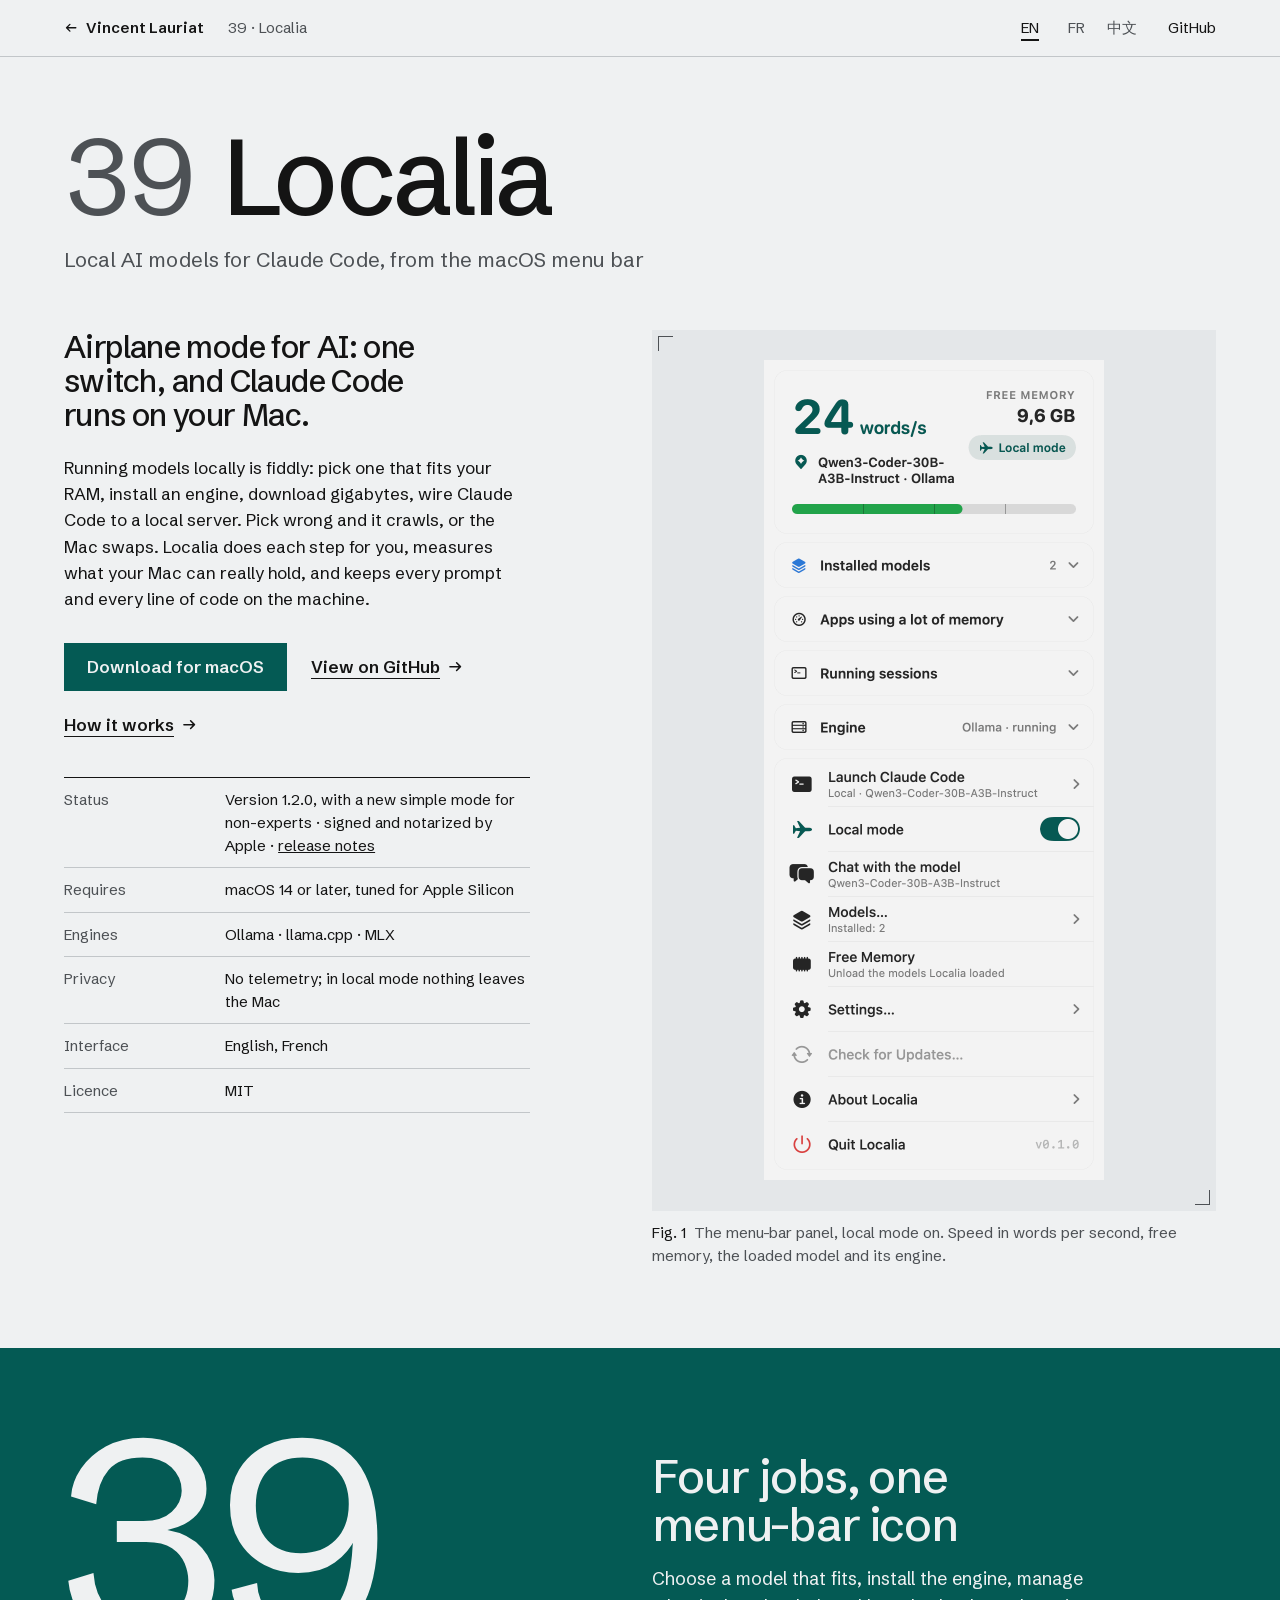
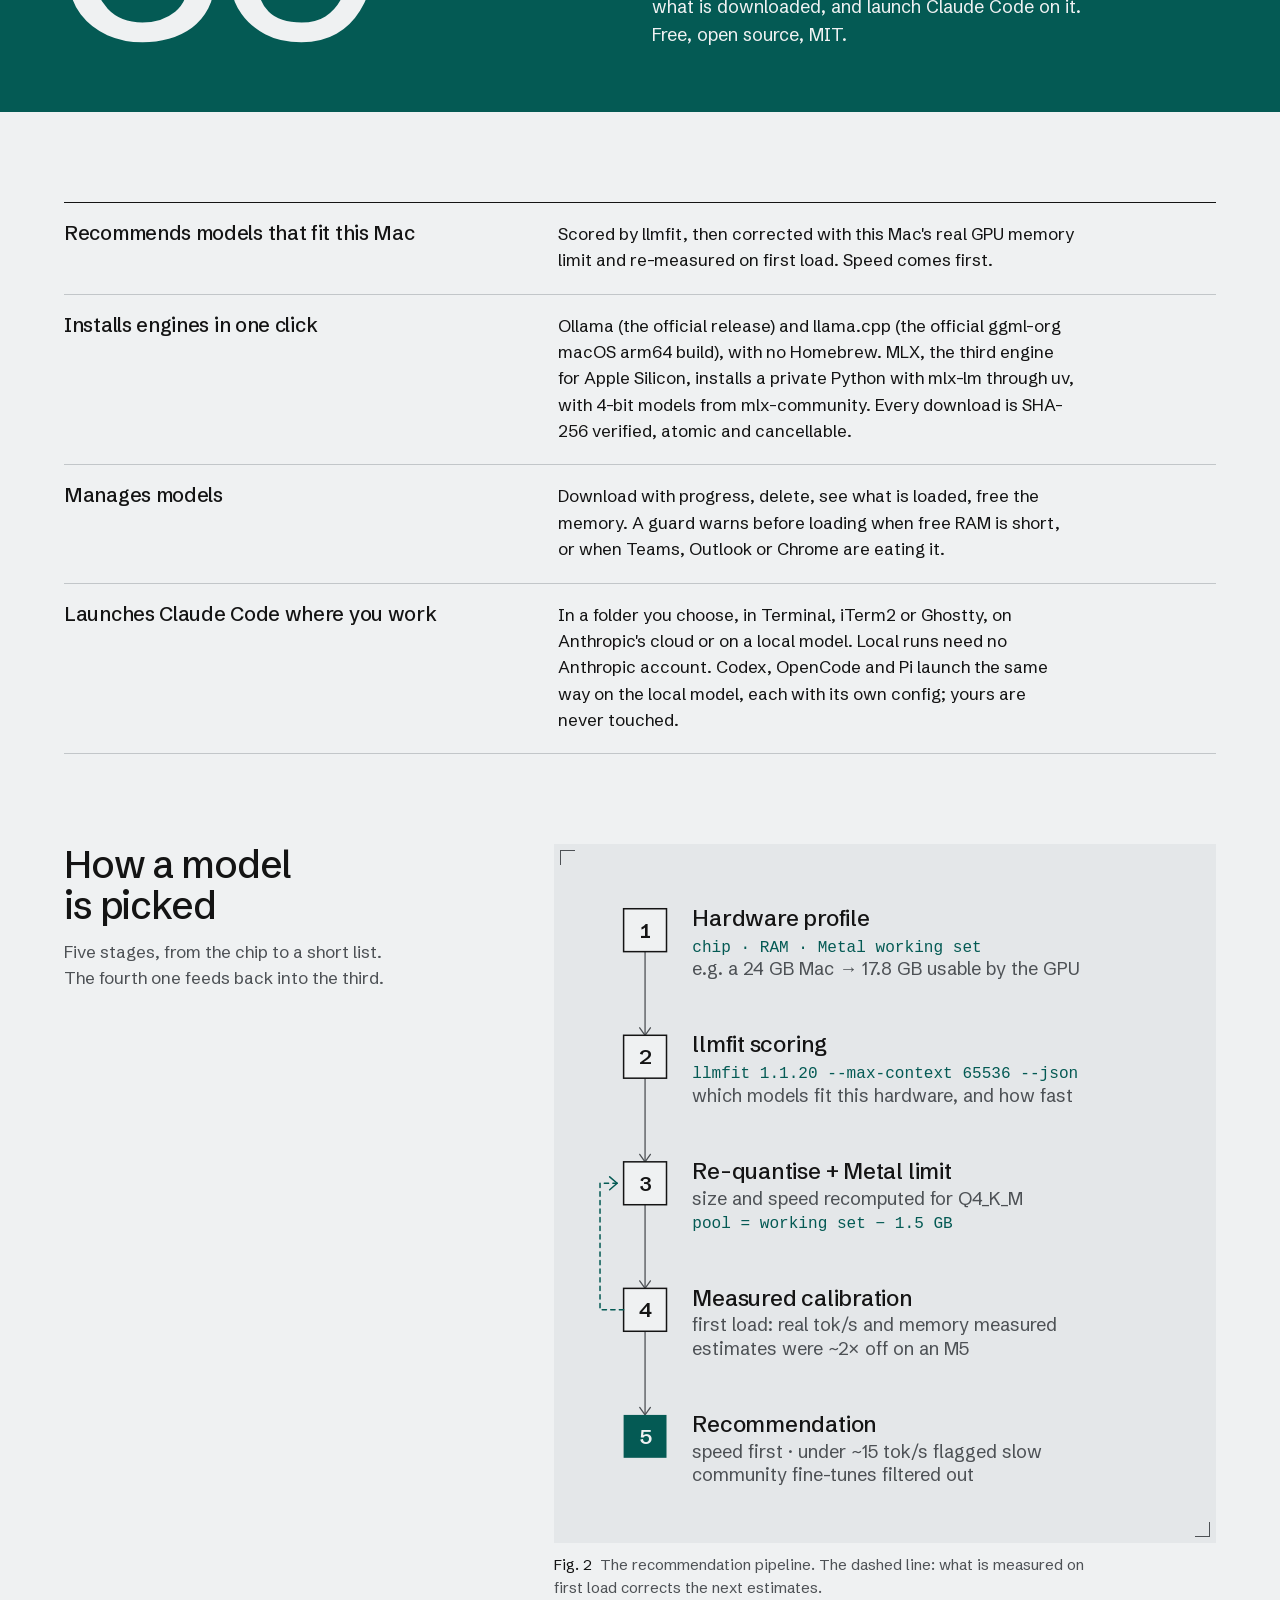
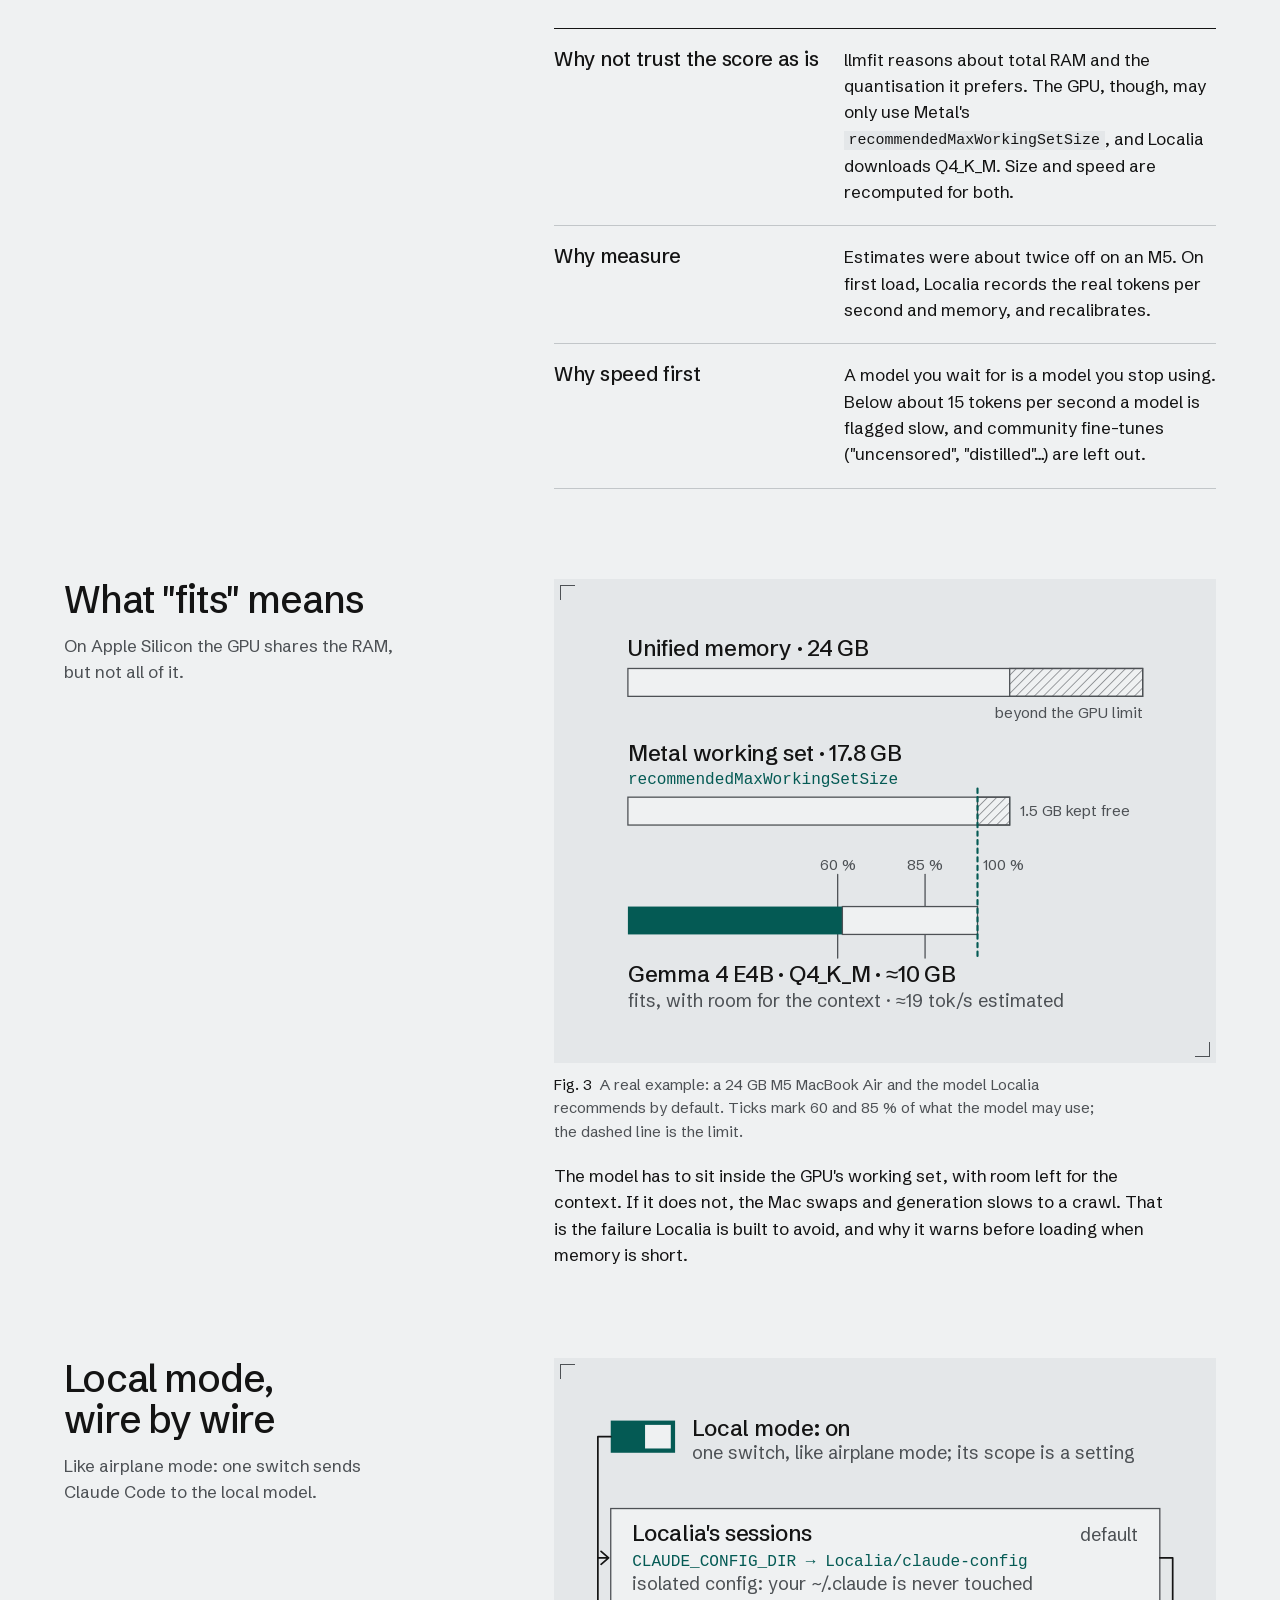
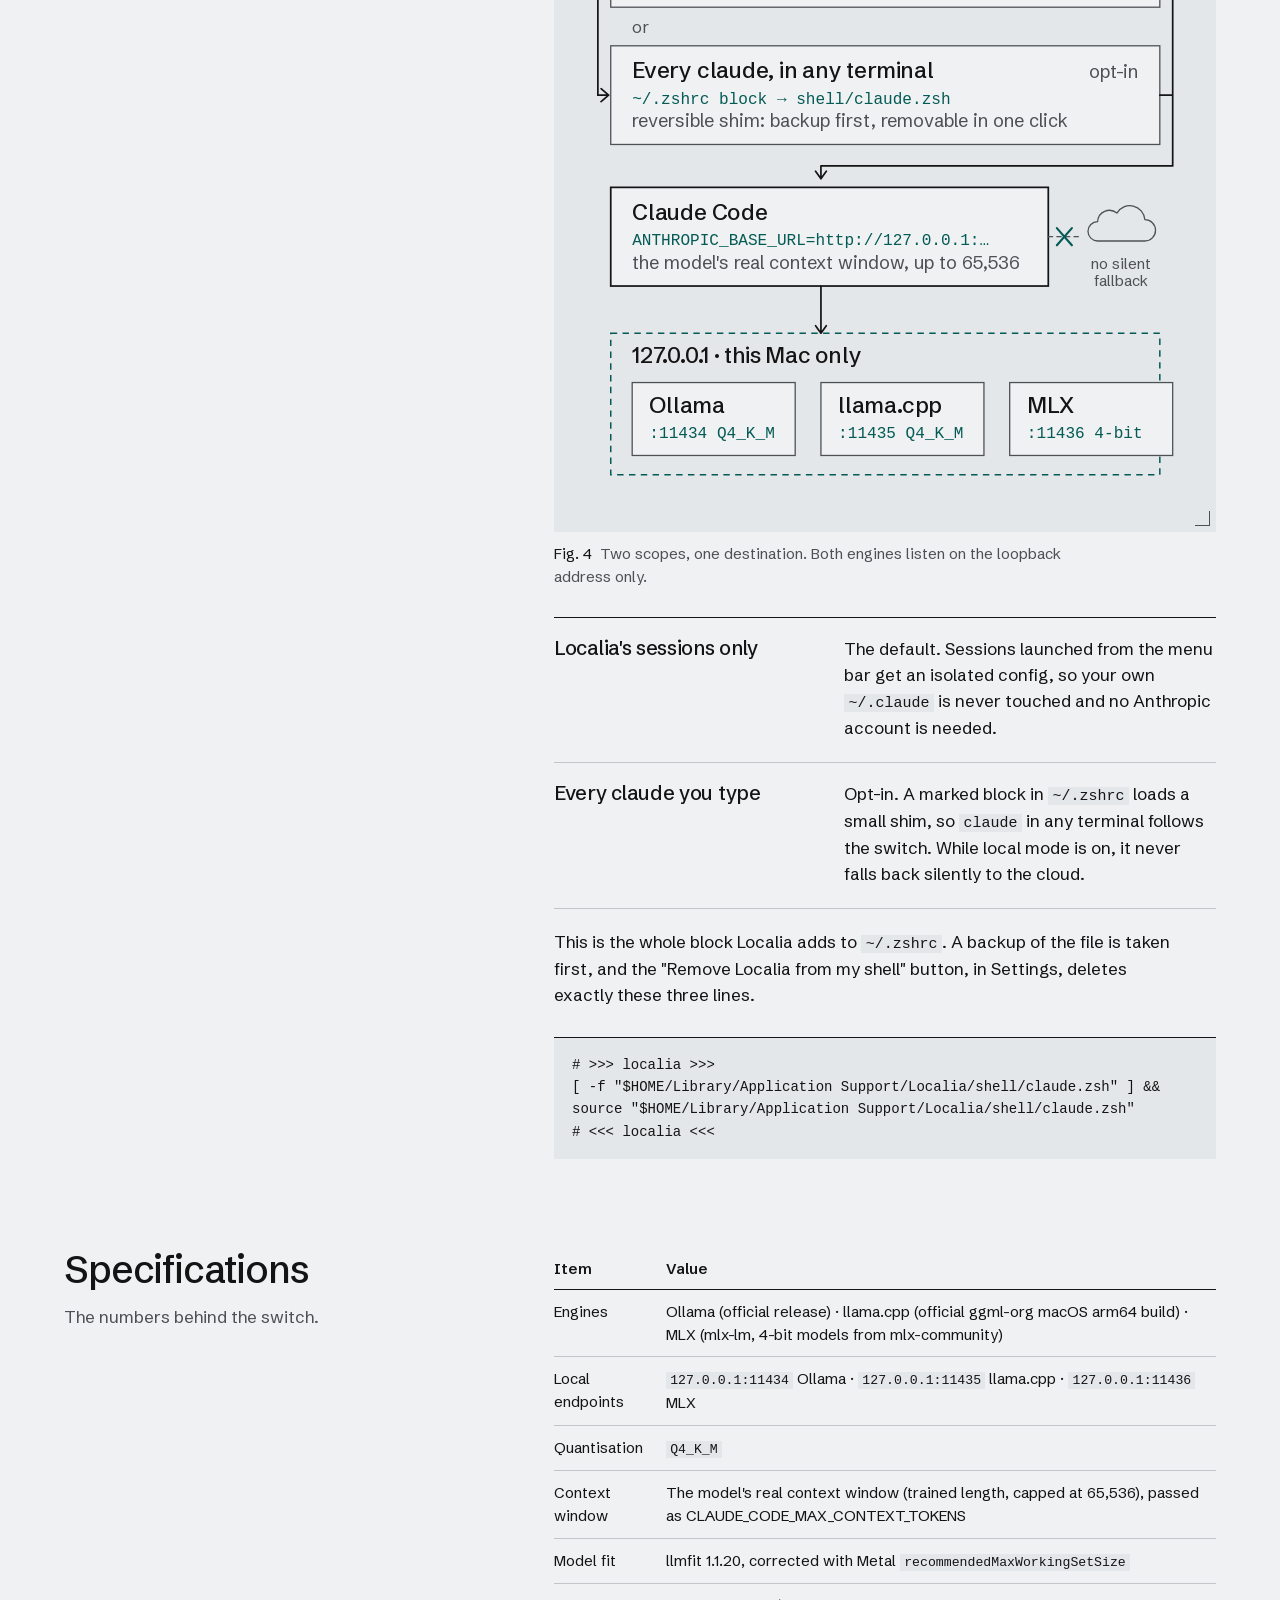
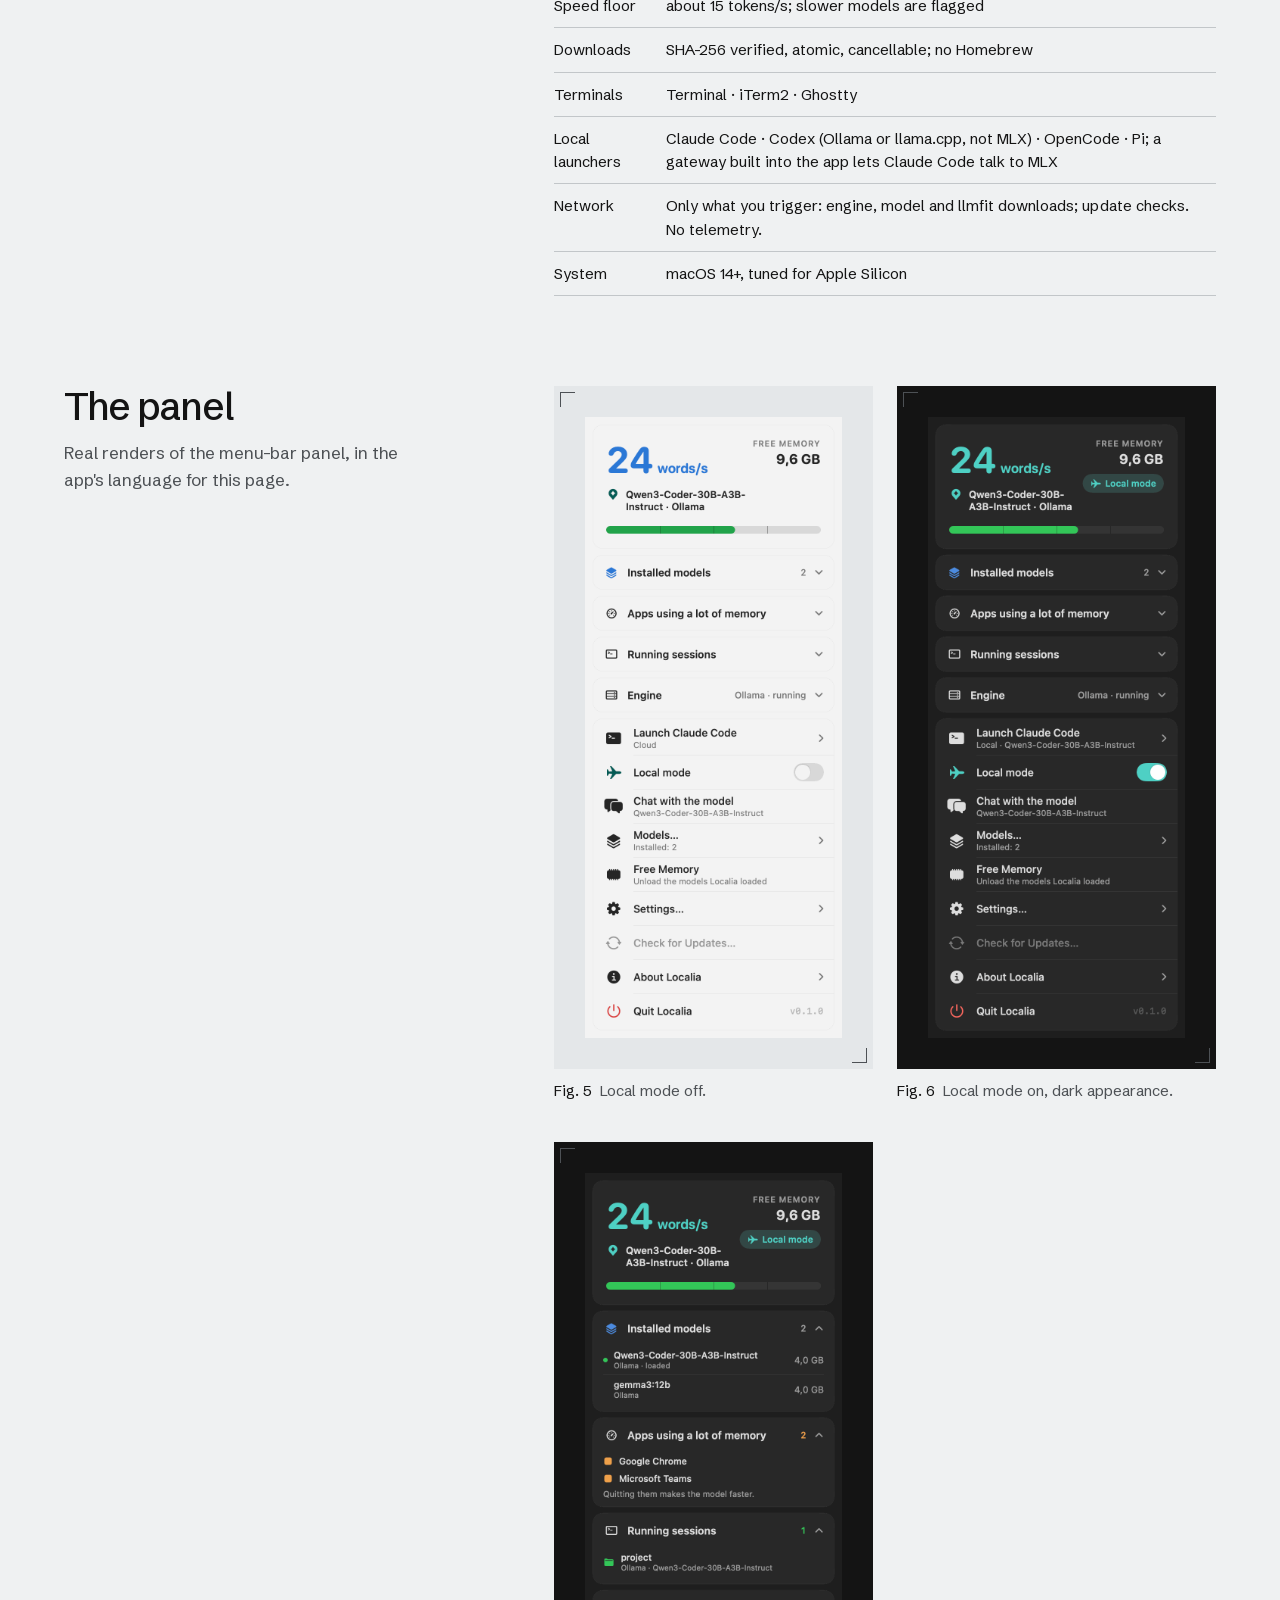
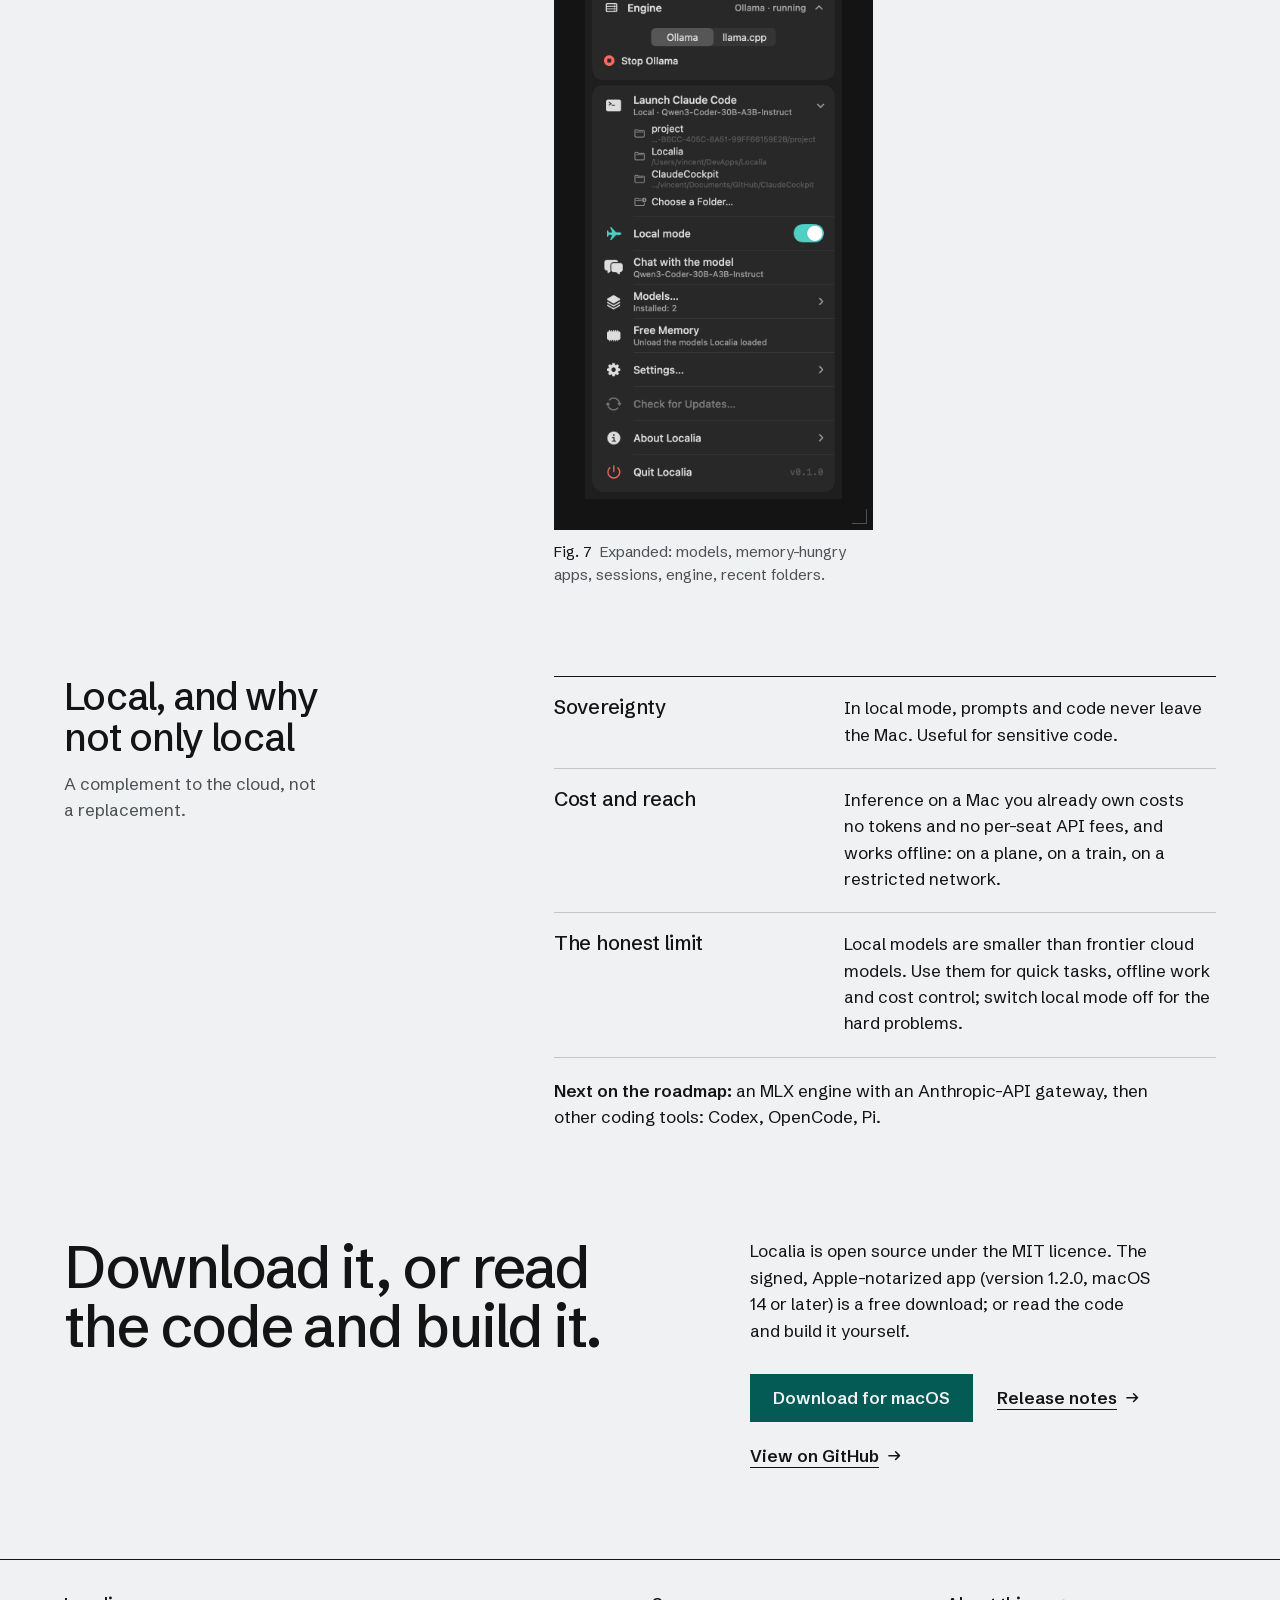
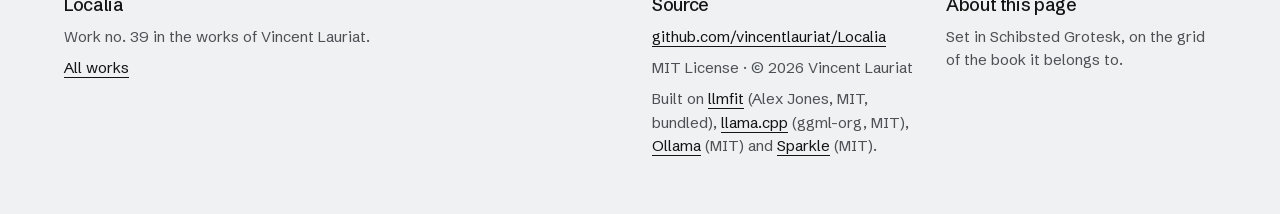
==== commit e3f2f4ae: "feat(localia): 1.2.0 with simple mode" ====
--- a/Localia/index.html
+++ b/Localia/index.html
@@ -67,8 +67,8 @@
 <div class="t-left">
 <p class="thesis"><span class="en">Airplane mode for AI: one switch, and Claude Code runs on your Mac.</span><span class="fr">Le mode avion de l'IA : un interrupteur, et Claude Code tourne sur votre Mac.</span><span class="zh">AI 的飛航模式：一個開關，Claude Code 就在你的 Mac 上執行。</span></p>
 <p class='lede'><span class="en">Running models locally is fiddly: pick one that fits your RAM, install an engine, download gigabytes, wire Claude Code to a local server. Pick wrong and it crawls, or the Mac swaps. Localia does each step for you, measures what your Mac can really hold, and keeps every prompt and every line of code on the machine.</span><span class="fr">Faire tourner des modèles en local est laborieux : en choisir un qui tient dans la RAM, installer un moteur, télécharger des gigaoctets, brancher Claude Code sur un serveur local. Un mauvais choix et tout rame, ou le Mac swappe. Localia fait chaque étape pour vous, mesure ce que votre Mac peut vraiment tenir, et garde chaque prompt et chaque ligne de code sur la machine.</span><span class="zh">在本機執行模型很麻煩：要挑一個放得進記憶體的模型、安裝引擎、下載數 GB 檔案，再把 Claude Code 接到本機伺服器。選錯了就會很慢，或讓 Mac 開始使用置換空間。Localia 替你完成每一步，實際量測你的 Mac 能承載多少，並讓每個提示與每一行程式碼都留在這台機器上。</span></p>
-<div class="acts"><a class="btn" href="https://github.com/vincentlauriat/Localia/releases/download/v1.1.0/Localia-1.1.0.dmg"><span class="en">Download for macOS</span><span class="fr">Télécharger pour macOS</span><span class="zh">下載 macOS 版</span></a><a class="lnk" href="https://github.com/vincentlauriat/Localia"><span class="en">View on GitHub</span><span class="fr">Voir sur GitHub</span><span class="zh">在 GitHub 上查看</span><svg class="arw" viewBox="0 0 16 16" aria-hidden="true"><path d="M2 8h11M9 4l4 4-4 4"/></svg></a><a class="lnk" href="#pick"><span class="en">How it works</span><span class="fr">Comment ça marche</span><span class="zh">運作原理</span><svg class="arw" viewBox="0 0 16 16" aria-hidden="true"><path d="M2 8h11M9 4l4 4-4 4"/></svg></a></div>
-<dl class="facts"><div><dt><span class="en">Status</span><span class="fr">Statut</span><span class="zh">狀態</span></dt><dd><span class="en">Version 1.1.0 · signed and notarized by Apple · <a href="https://github.com/vincentlauriat/Localia/releases/tag/v1.1.0">release notes</a></span><span class="fr">Version 1.1.0 · signée et notarisée par Apple · <a href="https://github.com/vincentlauriat/Localia/releases/tag/v1.1.0">notes de version</a></span><span class="zh">版本 1.1.0 · 已由 Apple 簽署並公證 · <a href="https://github.com/vincentlauriat/Localia/releases/tag/v1.1.0">版本說明</a></span></dd></div><div><dt><span class="en">Requires</span><span class="fr">Configuration</span><span class="zh">需求</span></dt><dd><span class="en">macOS 14 or later, tuned for Apple Silicon</span><span class="fr">macOS 14 ou ultérieur, optimisé pour Apple Silicon</span><span class="zh">macOS 14 以上，針對 Apple Silicon 最佳化</span></dd></div><div><dt><span class="en">Engines</span><span class="fr">Moteurs</span><span class="zh">引擎</span></dt><dd>Ollama · llama.cpp · MLX</dd></div><div><dt><span class="en">Privacy</span><span class="fr">Confidentialité</span><span class="zh">隱私</span></dt><dd><span class="en">No telemetry; in local mode nothing leaves the Mac</span><span class="fr">Aucune télémétrie ; en mode local, rien ne quitte le Mac</span><span class="zh">無遙測；本機模式下沒有任何資料離開 Mac</span></dd></div><div><dt><span class="en">Interface</span><span class="fr">Interface</span><span class="zh">介面語言</span></dt><dd><span class="en">English, French</span><span class="fr">Anglais, français</span><span class="zh">英文、法文（無中文介面）</span></dd></div><div><dt><span class="en">Licence</span><span class="fr">Licence</span><span class="zh">授權</span></dt><dd>MIT</dd></div></dl>
+<div class="acts"><a class="btn" href="https://github.com/vincentlauriat/Localia/releases/download/v1.2.0/Localia-1.2.0.dmg"><span class="en">Download for macOS</span><span class="fr">Télécharger pour macOS</span><span class="zh">下載 macOS 版</span></a><a class="lnk" href="https://github.com/vincentlauriat/Localia"><span class="en">View on GitHub</span><span class="fr">Voir sur GitHub</span><span class="zh">在 GitHub 上查看</span><svg class="arw" viewBox="0 0 16 16" aria-hidden="true"><path d="M2 8h11M9 4l4 4-4 4"/></svg></a><a class="lnk" href="#pick"><span class="en">How it works</span><span class="fr">Comment ça marche</span><span class="zh">運作原理</span><svg class="arw" viewBox="0 0 16 16" aria-hidden="true"><path d="M2 8h11M9 4l4 4-4 4"/></svg></a></div>
+<dl class="facts"><div><dt><span class="en">Status</span><span class="fr">Statut</span><span class="zh">狀態</span></dt><dd><span class="en">Version 1.2.0, with a new simple mode for non-experts · signed and notarized by Apple · <a href="https://github.com/vincentlauriat/Localia/releases/tag/v1.2.0">release notes</a></span><span class="fr">Version 1.2.0, avec un nouveau mode simple pour les non-spécialistes · signée et notarisée par Apple · <a href="https://github.com/vincentlauriat/Localia/releases/tag/v1.2.0">notes de version</a></span><span class="zh">版本 1.2.0，新增適合一般使用者的簡易模式 · 已由 Apple 簽署並公證 · <a href="https://github.com/vincentlauriat/Localia/releases/tag/v1.2.0">版本說明</a></span></dd></div><div><dt><span class="en">Requires</span><span class="fr">Configuration</span><span class="zh">需求</span></dt><dd><span class="en">macOS 14 or later, tuned for Apple Silicon</span><span class="fr">macOS 14 ou ultérieur, optimisé pour Apple Silicon</span><span class="zh">macOS 14 以上，針對 Apple Silicon 最佳化</span></dd></div><div><dt><span class="en">Engines</span><span class="fr">Moteurs</span><span class="zh">引擎</span></dt><dd>Ollama · llama.cpp · MLX</dd></div><div><dt><span class="en">Privacy</span><span class="fr">Confidentialité</span><span class="zh">隱私</span></dt><dd><span class="en">No telemetry; in local mode nothing leaves the Mac</span><span class="fr">Aucune télémétrie ; en mode local, rien ne quitte le Mac</span><span class="zh">無遙測；本機模式下沒有任何資料離開 Mac</span></dd></div><div><dt><span class="en">Interface</span><span class="fr">Interface</span><span class="zh">介面語言</span></dt><dd><span class="en">English, French</span><span class="fr">Anglais, français</span><span class="zh">英文、法文（無中文介面）</span></dd></div><div><dt><span class="en">Licence</span><span class="fr">Licence</span><span class="zh">授權</span></dt><dd>MIT</dd></div></dl>
 </div>
 <div class="t-right"><figure class="plate"><div class="pl"><img class="en" src="img/panel-on-light-en.png" alt="The Localia menu-bar panel with local mode on: 24 words per second, 9.6 GB of free memory, Qwen3-Coder-30B-A3B-Instruct running on Ollama." width="680" height="1640" loading="lazy" decoding="async"><img class="fr" src="img/panel-on-light-fr.png" alt="Le panneau de Localia dans la barre de menus, mode local activé : 24 mots par seconde, 9,6 Go de mémoire libre, Qwen3-Coder-30B-A3B-Instruct sur Ollama." width="680" height="1640" loading="lazy" decoding="async"><img class="zh" src="img/panel-on-light-en.png" alt="Localia 選單列面板，本機模式已開啟：每秒 24 個字、9.6 GB 可用記憶體，Qwen3-Coder-30B-A3B-Instruct 在 Ollama 上執行。" width="680" height="1640" loading="lazy" decoding="async"></div><figcaption><span class="fg"><span class="en">Fig.</span><span class="fr">Fig.</span><span class="zh">圖</span> 1</span><span class="en">The menu-bar panel, local mode on. Speed in words per second, free memory, the loaded model and its engine.</span><span class="fr">Le panneau de la barre de menus, mode local activé. Vitesse en mots par seconde, mémoire libre, le modèle chargé et son moteur.</span><span class="zh">選單列面板，本機模式開啟。以每秒字數顯示速度，並列出可用記憶體、已載入的模型與其引擎。（App 介面為英文。）</span></figcaption></figure></div>
 </div></section>
@@ -80,7 +80,7 @@
 <svg class="dgm" viewBox="0 0 560 650" aria-hidden="true" focusable="false"><rect x="24" y="22" width="60" height="30" class="fa"/><rect x="56" y="26" width="24" height="22" class="knob"/><text x="100" y="36" class="t en">Local mode: on</text><text x="100" y="36" class="t fr">Mode local : activé</text><text x="100" y="36" class="t zh">本機模式：開啟</text><text x="100" y="58" class="c en">one switch, like airplane mode; its scope is a setting</text><text x="100" y="58" class="c fr">un interrupteur, comme le mode avion ; portée réglable</text><text x="100" y="58" class="c zh">一個開關，就像飛航模式；作用範圍可設定</text><path class="s" d="M24 37H12V278"/><path class="s" d="M12 150H22M15 144l7 6-7 6M12 278H22M15 272l7 6-7 6"/><rect x="24" y="104" width="512" height="92" class="box"/><text x="44" y="134" class="t en">Localia&#x27;s sessions</text><text x="44" y="134" class="t fr">Sessions de Localia</text><text x="44" y="134" class="t zh">Localia 的工作階段</text><text x="516" y="134" class="c en" text-anchor="end">default</text><text x="516" y="134" class="c fr" text-anchor="end">par défaut</text><text x="516" y="134" class="c zh" text-anchor="end">預設</text><text x="44" y="158" class="m">CLAUDE_CONFIG_DIR → Localia/claude-config</text><text x="44" y="180" class="c en">isolated config: your ~/.claude is never touched</text><text x="44" y="180" class="c fr">config isolée : votre ~/.claude n&#x27;est jamais modifié</text><text x="44" y="180" class="c zh">獨立設定：絕不動到你的 ~/.claude</text><text x="44" y="220" class="c it en">or</text><text x="44" y="220" class="c it fr">ou</text><text x="44" y="220" class="c it zh">或</text><rect x="24" y="232" width="512" height="92" class="box"/><text x="44" y="262" class="t en">Every claude, in any terminal</text><text x="44" y="262" class="t fr">Chaque claude, dans tout terminal</text><text x="44" y="262" class="t zh">任何終端機裡的每個 claude</text><text x="516" y="262" class="c en" text-anchor="end">opt-in</text><text x="516" y="262" class="c fr" text-anchor="end">sur option</text><text x="516" y="262" class="c zh" text-anchor="end">選用</text><text x="44" y="286" class="m">~/.zshrc block → shell/claude.zsh</text><text x="44" y="308" class="c en">reversible shim: backup first, removable in one click</text><text x="44" y="308" class="c fr">shim réversible : sauvegarde d&#x27;abord, retrait en un clic</text><text x="44" y="308" class="c zh">可還原的 shim：先備份，一鍵移除</text><path class="s" d="M536 150H548V344H220V356M536 278H548M215 349l5 7 5-7"/><rect x="24" y="364" width="408" height="92" class="box strong"/><text x="44" y="394" class="t">Claude Code</text><text x="44" y="418" class="m">ANTHROPIC_BASE_URL=http://127.0.0.1:…</text><text x="44" y="440" class="c en">the model&#x27;s real context window, up to 65,536</text><text x="44" y="440" class="c fr">la vraie fenêtre du modèle, jusqu&#x27;à 65 536</text><text x="44" y="440" class="c zh">模型的實際上下文視窗，最多 65,536</text><path class="s2 dash" d="M432 410H462"/><path class="ac" d="M440 402l14 16M454 402l-14 16"/><path class="s2" d="M478 414h44a10 10 0 0 0 0-20 14 14 0 0 0-26-6 11 11 0 0 0-18 8 9 9 0 0 0 0 18Z"/><text x="500" y="440" class="c sm en" text-anchor="middle">no silent</text><text x="500" y="440" class="c sm fr" text-anchor="middle">pas de repli</text><text x="500" y="440" class="c sm zh" text-anchor="middle">不會悄悄</text><text x="500" y="456" class="c sm en" text-anchor="middle">fallback</text><text x="500" y="456" class="c sm fr" text-anchor="middle">silencieux</text><text x="500" y="456" class="c sm zh" text-anchor="middle">改用雲端</text><path class="s" d="M220 456V500M215 493l5 7 5-7"/><rect x="24" y="500" width="512" height="132" class="bound"/><text x="44" y="528" class="t en">127.0.0.1 · this Mac only</text><text x="44" y="528" class="t fr">127.0.0.1 · ce Mac seulement</text><text x="44" y="528" class="t zh">127.0.0.1 · 僅限這台 Mac</text><rect x="44" y="546" width="152" height="68" class="box"/><text x="60" y="574" class="t">Ollama</text><text x="60" y="598" class="m">:11434 Q4_K_M</text><rect x="220" y="546" width="152" height="68" class="box"/><text x="236" y="574" class="t">llama.cpp</text><text x="236" y="598" class="m">:11435 Q4_K_M</text><rect x="396" y="546" width="152" height="68" class="box"/><text x="412" y="574" class="t">MLX</text><text x="412" y="598" class="m">:11436 4-bit</text></svg><p class="vh"><span class="en">Diagram: the local-mode switch reaches Claude Code either through Localia's own sessions, with an isolated config, or through a shell shim for every claude command. Claude Code then talks to Ollama on port 11434, llama.cpp on port 11435 or MLX on port 11436, on 127.0.0.1, and never falls back silently to the cloud.</span><span class="fr">Schéma : l'interrupteur du mode local atteint Claude Code soit par les sessions de Localia, avec une configuration isolée, soit par un shim du shell pour chaque commande claude. Claude Code parle alors à Ollama sur le port 11434, à llama.cpp sur le port 11435 ou à MLX sur le port 11436, sur 127.0.0.1, sans jamais se rabattre en silence sur le cloud.</span><span class="zh">圖示：本機模式開關透過兩種方式作用於 Claude Code：Localia 自己的工作階段（使用獨立設定），或為每個 claude 指令加上的 shell shim。Claude Code 接著連到 127.0.0.1 上的 Ollama（連接埠 11434）、llama.cpp（連接埠 11435）或 MLX（連接埠 11436），絕不會悄悄改用雲端。</span></p></div><figcaption><span class="fg"><span class="en">Fig.</span><span class="fr">Fig.</span><span class="zh">圖</span> 4</span><span class="en">Two scopes, one destination. Both engines listen on the loopback address only.</span><span class="fr">Deux portées, une seule destination. Les deux moteurs n'écoutent que sur l'adresse de bouclage.</span><span class="zh">兩種範圍，同一個目的地。兩個引擎都只在迴路位址上監聽。</span></figcaption></figure></div><ul class="specs"><li><h3><span class="en">Localia's sessions only</span><span class="fr">Sessions de Localia uniquement</span><span class="zh">僅限 Localia 的工作階段</span></h3><div><p><span class="en">The default. Sessions launched from the menu bar get an isolated config, so your own <code>~/.claude</code> is never touched and no Anthropic account is needed.</span><span class="fr">Le réglage par défaut. Les sessions lancées depuis la barre de menus reçoivent une configuration isolée : votre <code>~/.claude</code> n'est jamais modifié et aucun compte Anthropic n'est nécessaire.</span><span class="zh">預設值。從選單列啟動的工作階段使用獨立設定，因此絕不會動到你自己的 <code>~/.claude</code>，也不需要 Anthropic 帳號。</span></p></div></li><li><h3><span class="en">Every claude you type</span><span class="fr">Chaque claude que vous tapez</span><span class="zh">你輸入的每個 claude</span></h3><div><p><span class="en">Opt-in. A marked block in <code>~/.zshrc</code> loads a small shim, so <code>claude</code> in any terminal follows the switch. While local mode is on, it never falls back silently to the cloud.</span><span class="fr">Sur option. Un bloc balisé dans <code>~/.zshrc</code> charge un petit shim : <code>claude</code>, dans n'importe quel terminal, suit l'interrupteur. Tant que le mode local est activé, il ne se rabat jamais en silence sur le cloud.</span><span class="zh">選用。<code>~/.zshrc</code> 中一段有標記的區塊會載入一個小型 shim，讓任何終端機裡的 <code>claude</code> 都跟隨開關。本機模式開啟時，絕不會悄悄改用雲端。</span></p></div></li></ul><p><span class="en">This is the whole block Localia adds to <code>~/.zshrc</code>. A backup of the file is taken first, and the "Remove Localia from my shell" button, in Settings, deletes exactly these three lines.</span><span class="fr">Voici tout le bloc que Localia ajoute à <code>~/.zshrc</code>. Une sauvegarde du fichier est faite avant, et le bouton « Retirer Localia de mon shell », dans les Réglages, supprime exactement ces trois lignes.</span><span class="zh">這就是 Localia 加入 <code>~/.zshrc</code> 的完整區塊。寫入前會先備份該檔案，而「設定」中的「Remove Localia from my shell」按鈕只會刪除這三行。</span></p><pre><code># &gt;&gt;&gt; localia &gt;&gt;&gt;
 [ -f &quot;$HOME/Library/Application Support/Localia/shell/claude.zsh&quot; ] &amp;&amp; source &quot;$HOME/Library/Application Support/Localia/shell/claude.zsh&quot;
 # &lt;&lt;&lt; localia &lt;&lt;&lt;</code></pre></div></div></section><section class="chapter" id="specs"><div class="wrap g12"><div class="ch-head"><h2><span class="en">Specifications</span><span class="fr">Caractéristiques</span><span class="zh">規格</span></h2><p><span class="en">The numbers behind the switch.</span><span class="fr">Les chiffres derrière l'interrupteur.</span><span class="zh">開關背後的數字。</span></p></div><div class="ch-body"><div class="tbl-wrap"><table class="tbl"><thead><tr><th><span class="en">Item</span><span class="fr">Élément</span><span class="zh">項目</span></th><th><span class="en">Value</span><span class="fr">Valeur</span><span class="zh">數值</span></th></tr></thead><tbody><tr><td><span class="en">Engines</span><span class="fr">Moteurs</span><span class="zh">引擎</span></td><td><span class="en">Ollama (official release) · llama.cpp (official ggml-org macOS arm64 build) · MLX (mlx-lm, 4-bit models from mlx-community)</span><span class="fr">Ollama (version officielle) · llama.cpp (build officiel ggml-org macOS arm64) · MLX (mlx-lm, modèles 4 bits de mlx-community)</span><span class="zh">Ollama（官方版本）· llama.cpp（ggml-org 官方 macOS arm64 版本）· MLX（mlx-lm，mlx-community 的 4 位元模型）</span></td></tr><tr><td><span class="en">Local endpoints</span><span class="fr">Points d'accès locaux</span><span class="zh">本機端點</span></td><td><code>127.0.0.1:11434</code> Ollama · <code>127.0.0.1:11435</code> llama.cpp · <code>127.0.0.1:11436</code> MLX</td></tr><tr><td><span class="en">Quantisation</span><span class="fr">Quantification</span><span class="zh">量化</span></td><td><code>Q4_K_M</code></td></tr><tr><td><span class="en">Context window</span><span class="fr">Fenêtre de contexte</span><span class="zh">上下文視窗</span></td><td><span class="en">The model's real context window (trained length, capped at 65,536), passed as CLAUDE_CODE_MAX_CONTEXT_TOKENS</span><span class="fr">La vraie fenêtre du modèle (longueur d'entraînement, plafonnée à 65 536), transmise via CLAUDE_CODE_MAX_CONTEXT_TOKENS</span><span class="zh">模型的實際上下文視窗（訓練長度，上限 65,536），透過 CLAUDE_CODE_MAX_CONTEXT_TOKENS 傳遞</span></td></tr><tr><td><span class="en">Model fit</span><span class="fr">Adéquation</span><span class="zh">模型適配</span></td><td><span class="en">llmfit 1.1.20, corrected with Metal <code>recommendedMaxWorkingSetSize</code></span><span class="fr">llmfit 1.1.20, corrigé par le <code>recommendedMaxWorkingSetSize</code> de Metal</span><span class="zh">llmfit 1.1.20，以 Metal 的 <code>recommendedMaxWorkingSetSize</code> 修正</span></td></tr><tr><td><span class="en">Speed floor</span><span class="fr">Vitesse plancher</span><span class="zh">速度下限</span></td><td><span class="en">about 15 tokens/s; slower models are flagged</span><span class="fr">environ 15 tokens/s ; en dessous, le modèle est signalé</span><span class="zh">約每秒 15 個 token；更慢的模型會被標示</span></td></tr><tr><td><span class="en">Downloads</span><span class="fr">Téléchargements</span><span class="zh">下載</span></td><td><span class="en">SHA-256 verified, atomic, cancellable; no Homebrew</span><span class="fr">vérifiés en SHA-256, atomiques, annulables ; sans Homebrew</span><span class="zh">SHA-256 驗證、原子寫入、可取消；無需 Homebrew</span></td></tr><tr><td><span class="en">Terminals</span><span class="fr">Terminaux</span><span class="zh">終端機</span></td><td>Terminal · iTerm2 · Ghostty</td></tr><tr><td><span class="en">Local launchers</span><span class="fr">Lanceurs locaux</span><span class="zh">本機啟動器</span></td><td><span class="en">Claude Code · Codex (Ollama or llama.cpp, not MLX) · OpenCode · Pi; a gateway built into the app lets Claude Code talk to MLX</span><span class="fr">Claude Code · Codex (Ollama ou llama.cpp, pas MLX) · OpenCode · Pi ; une passerelle intégrée à l'app permet à Claude Code de parler à MLX</span><span class="zh">Claude Code · Codex（Ollama 或 llama.cpp，不支援 MLX）· OpenCode · Pi；App 內建的閘道讓 Claude Code 能與 MLX 通訊</span></td></tr><tr><td><span class="en">Network</span><span class="fr">Réseau</span><span class="zh">網路</span></td><td><span class="en">Only what you trigger: engine, model and llmfit downloads; update checks. No telemetry.</span><span class="fr">Seulement ce que vous déclenchez : téléchargement du moteur, des modèles et de llmfit ; vérification des mises à jour. Aucune télémétrie.</span><span class="zh">只有你觸發的連線：下載引擎、模型與 llmfit；以及檢查更新。無遙測。</span></td></tr><tr><td><span class="en">System</span><span class="fr">Système</span><span class="zh">系統</span></td><td><span class="en">macOS 14+, tuned for Apple Silicon</span><span class="fr">macOS 14+, optimisé pour Apple Silicon</span><span class="zh">macOS 14 以上，針對 Apple Silicon 最佳化</span></td></tr></tbody></table></div></div></div></section><section class="chapter" id="panel"><div class="wrap g12"><div class="ch-head"><h2><span class="en">The panel</span><span class="fr">Le panneau</span><span class="zh">面板</span></h2><p><span class="en">Real renders of the menu-bar panel, in the app's language for this page.</span><span class="fr">Des rendus réels du panneau, dans la langue de l'app correspondant à cette page.</span><span class="zh">選單列面板的實際畫面。App 只有英文與法文介面，此處顯示英文版。</span></p></div><div class="ch-body"><div class="plates"><figure class="plate"><div class="pl"><img class="en" src="img/panel-off-light-en.png" alt="The panel with local mode off: Claude Code launches on Anthropic&#x27;s cloud." width="680" height="1640" loading="lazy" decoding="async"><img class="fr" src="img/panel-off-light-fr.png" alt="Le panneau, mode local désactivé : Claude Code se lance sur le cloud d&#x27;Anthropic." width="680" height="1640" loading="lazy" decoding="async"><img class="zh" src="img/panel-off-light-en.png" alt="本機模式關閉時的面板：Claude Code 在 Anthropic 雲端啟動。" width="680" height="1640" loading="lazy" decoding="async"></div><figcaption><span class="fg"><span class="en">Fig.</span><span class="fr">Fig.</span><span class="zh">圖</span> 5</span><span class="en">Local mode off.</span><span class="fr">Mode local désactivé.</span><span class="zh">本機模式關閉。</span></figcaption></figure><figure class="plate ink"><div class="pl"><img class="en" src="img/panel-on-dark-en.png" alt="The panel in dark mode with local mode on." width="680" height="1640" loading="lazy" decoding="async"><img class="fr" src="img/panel-on-dark-fr.png" alt="Le panneau en mode sombre, mode local activé." width="680" height="1640" loading="lazy" decoding="async"><img class="zh" src="img/panel-on-dark-en.png" alt="深色模式下、本機模式開啟時的面板。" width="680" height="1640" loading="lazy" decoding="async"></div><figcaption><span class="fg"><span class="en">Fig.</span><span class="fr">Fig.</span><span class="zh">圖</span> 6</span><span class="en">Local mode on, dark appearance.</span><span class="fr">Mode local activé, apparence sombre.</span><span class="zh">本機模式開啟，深色外觀。</span></figcaption></figure><figure class="plate ink"><div class="pl"><img class="en" src="img/panel-on-expanded-dark-en.png" alt="The expanded panel: installed models, memory-hungry apps (Google Chrome, Microsoft Teams), running sessions, engine choice between Ollama and llama.cpp, and recent folders for Claude Code." width="680" height="2446" loading="lazy" decoding="async"><img class="fr" src="img/panel-on-expanded-dark-fr.png" alt="Le panneau déplié : modèles installés, apps gourmandes en mémoire (Google Chrome, Microsoft Teams), sessions en cours, choix du moteur entre Ollama et llama.cpp, et dossiers récents pour Claude Code." width="680" height="2446" loading="lazy" decoding="async"><img class="zh" src="img/panel-on-expanded-dark-en.png" alt="展開的面板：已安裝的模型、佔用大量記憶體的 App（Google Chrome、Microsoft Teams）、執行中的工作階段、Ollama 與 llama.cpp 引擎切換，以及 Claude Code 的最近資料夾。" width="680" height="2446" loading="lazy" decoding="async"></div><figcaption><span class="fg"><span class="en">Fig.</span><span class="fr">Fig.</span><span class="zh">圖</span> 7</span><span class="en">Expanded: models, memory-hungry apps, sessions, engine, recent folders.</span><span class="fr">Déplié : modèles, apps gourmandes, sessions, moteur, dossiers récents.</span><span class="zh">展開：模型、耗記憶體的 App、工作階段、引擎、最近資料夾。</span></figcaption></figure></div></div></div></section><section class="chapter" id="why"><div class="wrap g12"><div class="ch-head"><h2><span class="en">Local, and why not only local</span><span class="fr">Le local, et pourquoi pas seulement</span><span class="zh">本機，但不只本機</span></h2><p><span class="en">A complement to the cloud, not a replacement.</span><span class="fr">Un complément au cloud, pas un remplaçant.</span><span class="zh">是雲端的補充，而非取代。</span></p></div><div class="ch-body"><ul class="specs"><li><h3><span class="en">Sovereignty</span><span class="fr">Souveraineté</span><span class="zh">資料自主</span></h3><div><p><span class="en">In local mode, prompts and code never leave the Mac. Useful for sensitive code.</span><span class="fr">En mode local, prompts et code ne quittent jamais le Mac. Utile pour le code sensible.</span><span class="zh">本機模式下，提示與程式碼從不離開 Mac。適合處理敏感程式碼。</span></p></div></li><li><h3><span class="en">Cost and reach</span><span class="fr">Coût et portée</span><span class="zh">成本與可用性</span></h3><div><p><span class="en">Inference on a Mac you already own costs no tokens and no per-seat API fees, and works offline: on a plane, on a train, on a restricted network.</span><span class="fr">L'inférence sur un Mac que vous possédez déjà ne coûte aucun token ni frais d'API par poste, et fonctionne hors ligne : en avion, en train, sur un réseau restreint.</span><span class="zh">在你已擁有的 Mac 上推論，不花 token，也沒有按席位計費的 API 費用，且可離線使用：飛機上、火車上、受限網路中皆可。</span></p></div></li><li><h3><span class="en">The honest limit</span><span class="fr">La limite, honnêtement</span><span class="zh">坦白說的限制</span></h3><div><p><span class="en">Local models are smaller than frontier cloud models. Use them for quick tasks, offline work and cost control; switch local mode off for the hard problems.</span><span class="fr">Les modèles locaux sont plus petits que les modèles de pointe du cloud. Utilisez-les pour les tâches rapides, le travail hors ligne et la maîtrise des coûts ; coupez le mode local pour les problèmes difficiles.</span><span class="zh">本機模型比雲端的前沿模型小。適合快速任務、離線工作與控制成本；遇到困難問題時，關閉本機模式即可。</span></p></div></li></ul><p><span class="en"><b>Next on the roadmap:</b> an MLX engine with an Anthropic-API gateway, then other coding tools: Codex, OpenCode, Pi.</span><span class="fr"><b>Prochaines étapes :</b> un moteur MLX avec une passerelle compatible avec l'API d'Anthropic, puis d'autres outils de code : Codex, OpenCode, Pi.</span><span class="zh"><b>後續規劃：</b>MLX 引擎與相容 Anthropic API 的閘道，接著支援其他程式開發工具：Codex、OpenCode、Pi。</span></p></div></div></section>
-<section class="close"><div class="wrap g12"><h2><span class="en">Download it, or read the code and build it.</span><span class="fr">Téléchargez-la, ou lisez le code et compilez-la.</span><span class="zh">下載使用，或閱讀程式碼自行建置。</span></h2><div class="c-r"><p><span class="en">Localia is open source under the MIT licence. The signed, Apple-notarized app (version 1.1.0, macOS 14 or later) is a free download; or read the code and build it yourself.</span><span class="fr">Localia est open source sous licence MIT. L'app signée et notarisée par Apple (version 1.1.0, macOS 14 ou ultérieur) se télécharge gratuitement ; ou lisez le code et compilez-la vous-même.</span><span class="zh">Localia 以 MIT 授權開源。經簽署並由 Apple 公證的應用程式（版本 1.1.0，macOS 14 以上）可免費下載；也可以閱讀程式碼，自行建置。</span></p><div class="acts"><a class="btn" href="https://github.com/vincentlauriat/Localia/releases/download/v1.1.0/Localia-1.1.0.dmg"><span class="en">Download for macOS</span><span class="fr">Télécharger pour macOS</span><span class="zh">下載 macOS 版</span></a><a class="lnk" href="https://github.com/vincentlauriat/Localia/releases/tag/v1.1.0"><span class="en">Release notes</span><span class="fr">Notes de version</span><span class="zh">版本說明</span><svg class="arw" viewBox="0 0 16 16" aria-hidden="true"><path d="M2 8h11M9 4l4 4-4 4"/></svg></a><a class="lnk" href="https://github.com/vincentlauriat/Localia"><span class="en">View on GitHub</span><span class="fr">Voir sur GitHub</span><span class="zh">在 GitHub 上查看</span><svg class="arw" viewBox="0 0 16 16" aria-hidden="true"><path d="M2 8h11M9 4l4 4-4 4"/></svg></a></div></div></div></section>
+<section class="close"><div class="wrap g12"><h2><span class="en">Download it, or read the code and build it.</span><span class="fr">Téléchargez-la, ou lisez le code et compilez-la.</span><span class="zh">下載使用，或閱讀程式碼自行建置。</span></h2><div class="c-r"><p><span class="en">Localia is open source under the MIT licence. The signed, Apple-notarized app (version 1.2.0, macOS 14 or later) is a free download; or read the code and build it yourself.</span><span class="fr">Localia est open source sous licence MIT. L'app signée et notarisée par Apple (version 1.2.0, macOS 14 ou ultérieur) se télécharge gratuitement ; ou lisez le code et compilez-la vous-même.</span><span class="zh">Localia 以 MIT 授權開源。經簽署並由 Apple 公證的應用程式（版本 1.2.0，macOS 14 以上）可免費下載；也可以閱讀程式碼，自行建置。</span></p><div class="acts"><a class="btn" href="https://github.com/vincentlauriat/Localia/releases/download/v1.2.0/Localia-1.2.0.dmg"><span class="en">Download for macOS</span><span class="fr">Télécharger pour macOS</span><span class="zh">下載 macOS 版</span></a><a class="lnk" href="https://github.com/vincentlauriat/Localia/releases/tag/v1.2.0"><span class="en">Release notes</span><span class="fr">Notes de version</span><span class="zh">版本說明</span><svg class="arw" viewBox="0 0 16 16" aria-hidden="true"><path d="M2 8h11M9 4l4 4-4 4"/></svg></a><a class="lnk" href="https://github.com/vincentlauriat/Localia"><span class="en">View on GitHub</span><span class="fr">Voir sur GitHub</span><span class="zh">在 GitHub 上查看</span><svg class="arw" viewBox="0 0 16 16" aria-hidden="true"><path d="M2 8h11M9 4l4 4-4 4"/></svg></a></div></div></div></section>
 </main>
 <footer class="colophon"><div class="wrap g12"><div class="c1"><h2>Localia</h2><p><span class="en">Work no.</span><span class="fr">Réalisation n°</span><span class="zh">作品編號</span> <span class="num">39</span> <span class="en">in the works of Vincent Lauriat</span><span class="fr">dans les réalisations de Vincent Lauriat</span><span class="zh">收錄於 Vincent Lauriat 作品集</span>.</p><p><a href="https://vincentlauriat.github.io/#w39"><span class="en">All works</span><span class="fr">Toutes les réalisations</span><span class="zh">全部作品</span></a></p></div><div class="c2"><h2><span class="en">Source</span><span class="fr">Source</span><span class="zh">原始碼</span></h2><p><a href="https://github.com/vincentlauriat/Localia">github.com/vincentlauriat/Localia</a></p><p><span class="en">MIT License</span><span class="fr">Licence MIT</span><span class="zh">MIT 授權</span> · © 2026 Vincent Lauriat</p><p><span class="en">Built on <a href="https://github.com/AlexsJones/llmfit">llmfit</a> (Alex Jones, MIT, bundled), <a href="https://github.com/ggml-org/llama.cpp">llama.cpp</a> (ggml-org, MIT), <a href="https://github.com/ollama/ollama">Ollama</a> (MIT) and <a href="https://sparkle-project.org">Sparkle</a> (MIT).</span><span class="fr">Construit avec <a href="https://github.com/AlexsJones/llmfit">llmfit</a> (Alex Jones, MIT, intégré), <a href="https://github.com/ggml-org/llama.cpp">llama.cpp</a> (ggml-org, MIT), <a href="https://github.com/ollama/ollama">Ollama</a> (MIT) et <a href="https://sparkle-project.org">Sparkle</a> (MIT).</span><span class="zh">基於 <a href="https://github.com/AlexsJones/llmfit">llmfit</a>（Alex Jones，MIT，隨附）、<a href="https://github.com/ggml-org/llama.cpp">llama.cpp</a>（ggml-org，MIT）、<a href="https://github.com/ollama/ollama">Ollama</a>（MIT）與 <a href="https://sparkle-project.org">Sparkle</a>（MIT）。</span></p></div><div class="c3"><h2><span class="en">About this page</span><span class="fr">À propos de cette page</span><span class="zh">關於本頁</span></h2><p><span class="en">Set in Schibsted Grotesk, on the grid of the book it belongs to.</span><span class="fr">Composée en Schibsted Grotesk, sur la grille du livre auquel elle appartient.</span><span class="zh">以 Schibsted Grotesk 排版，沿用其所屬作品集的網格。</span></p></div></div></footer>
 <script src="/assets/monograph/v1/monograph.js"></script>
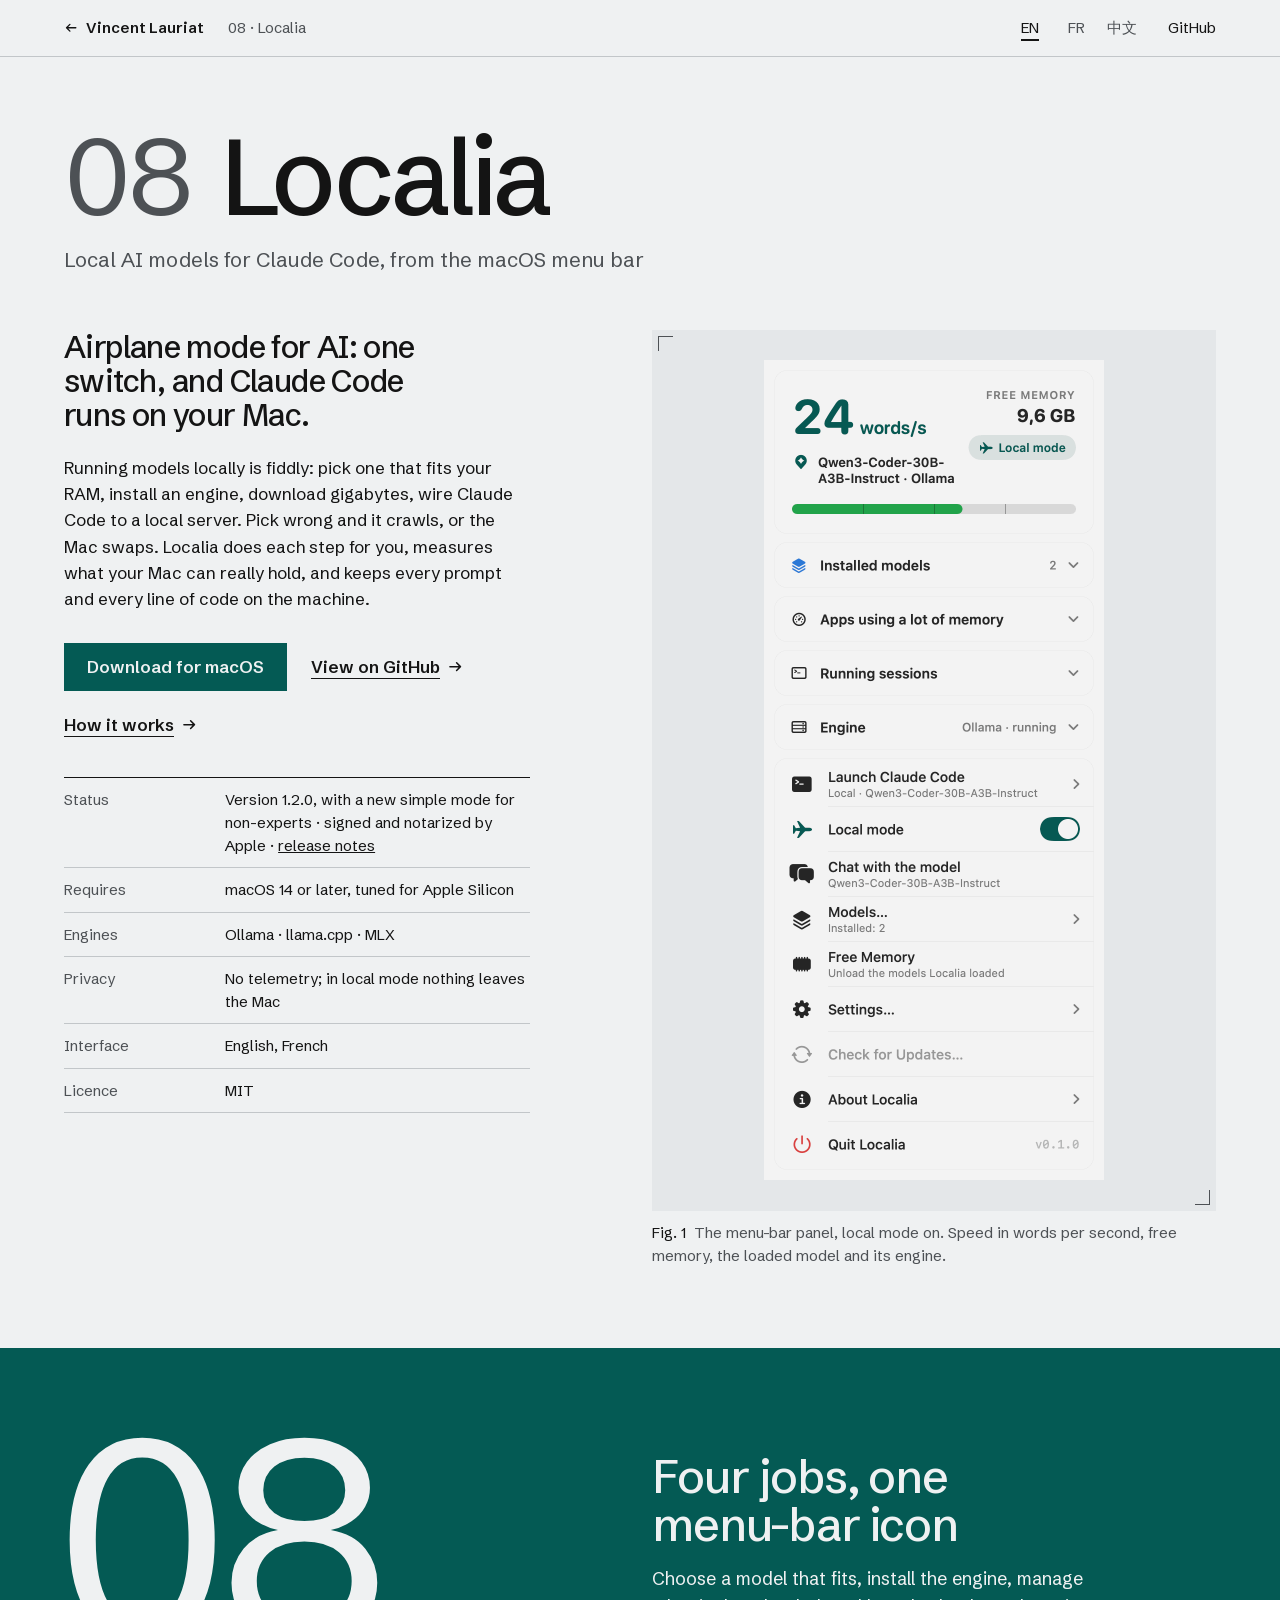
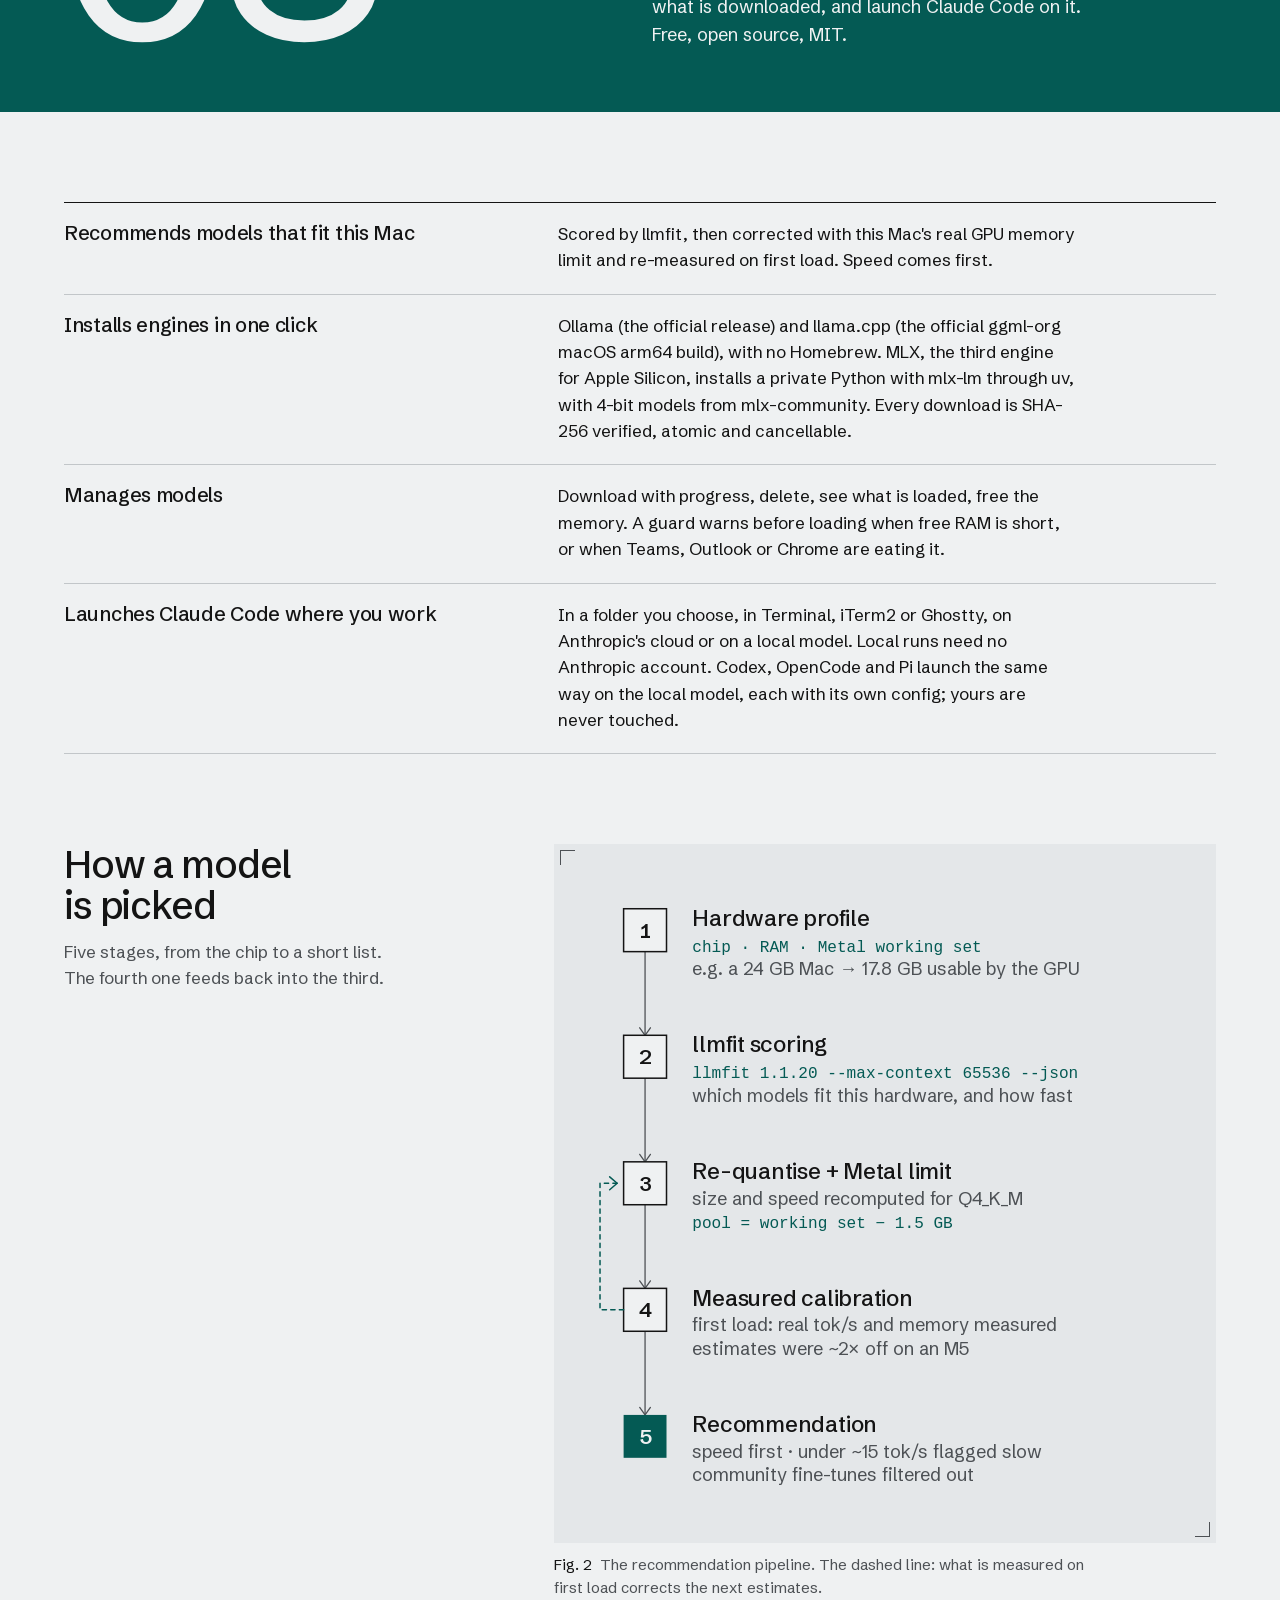
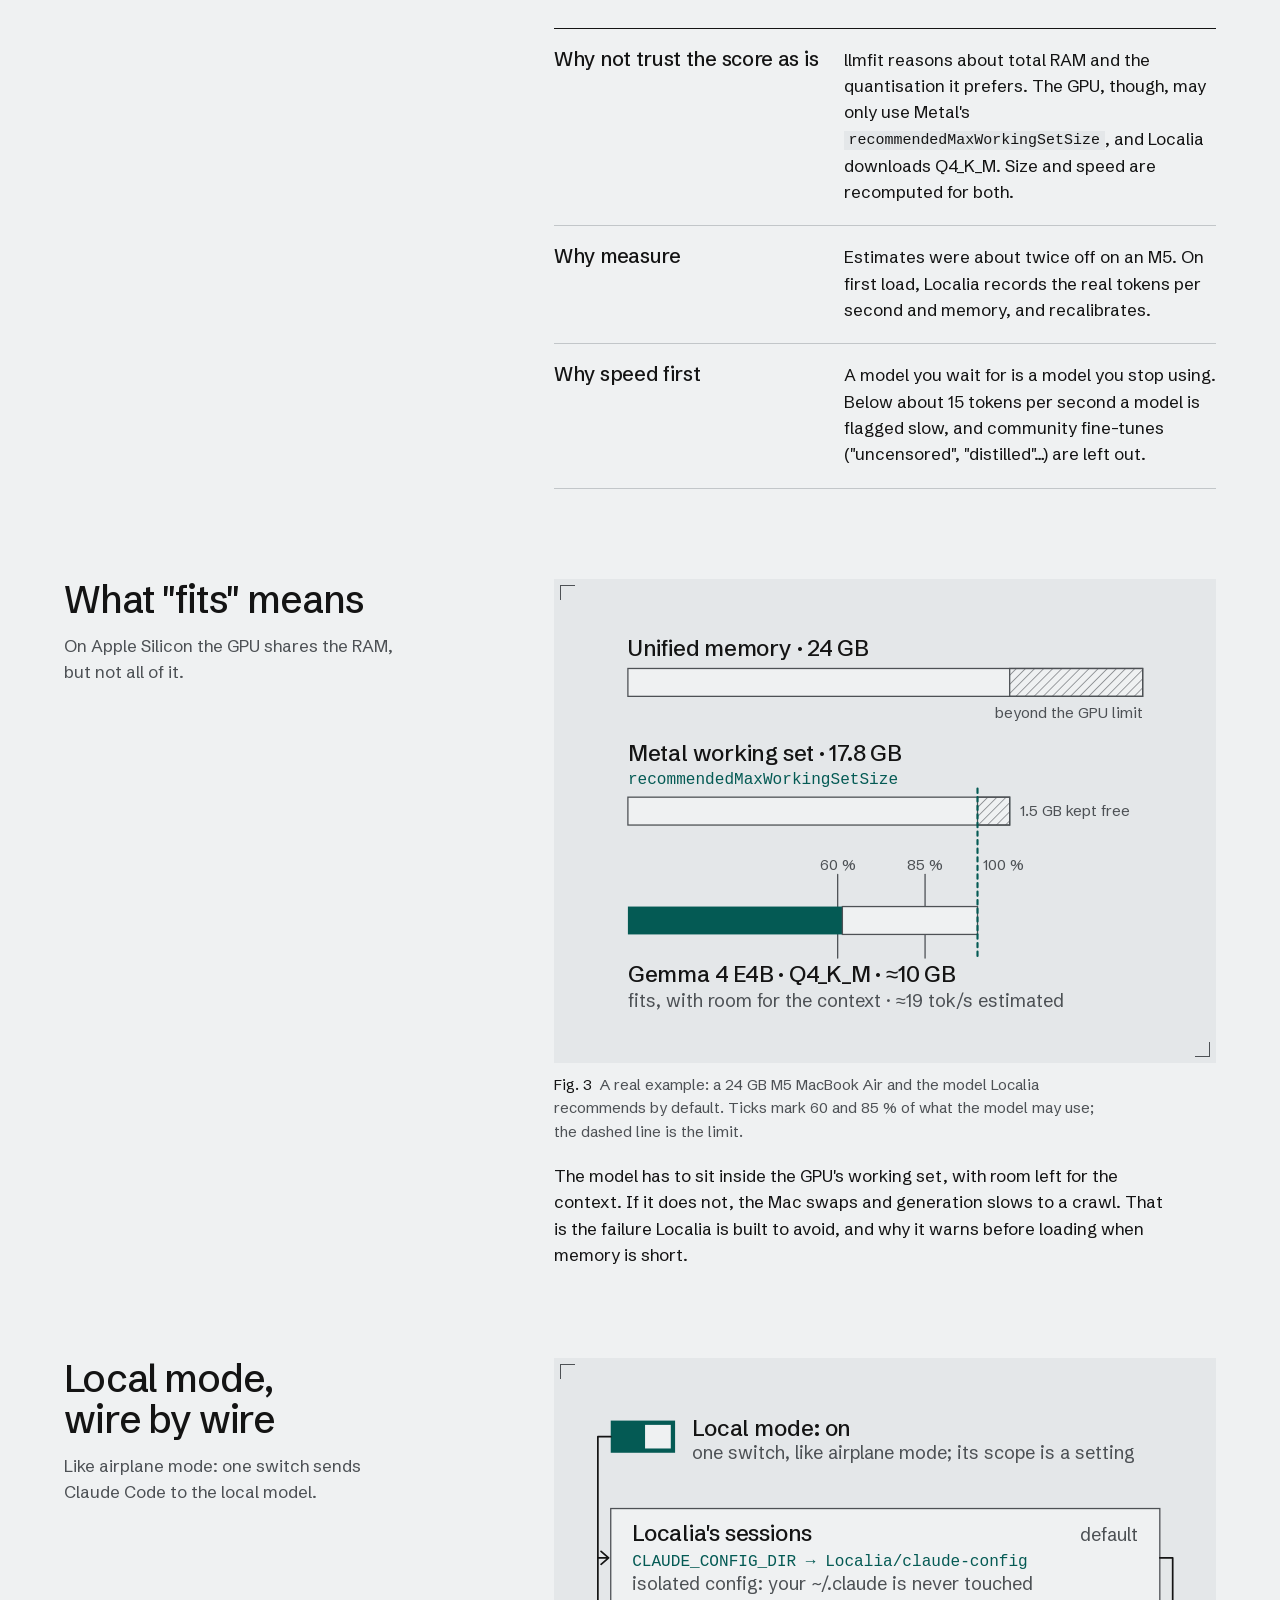
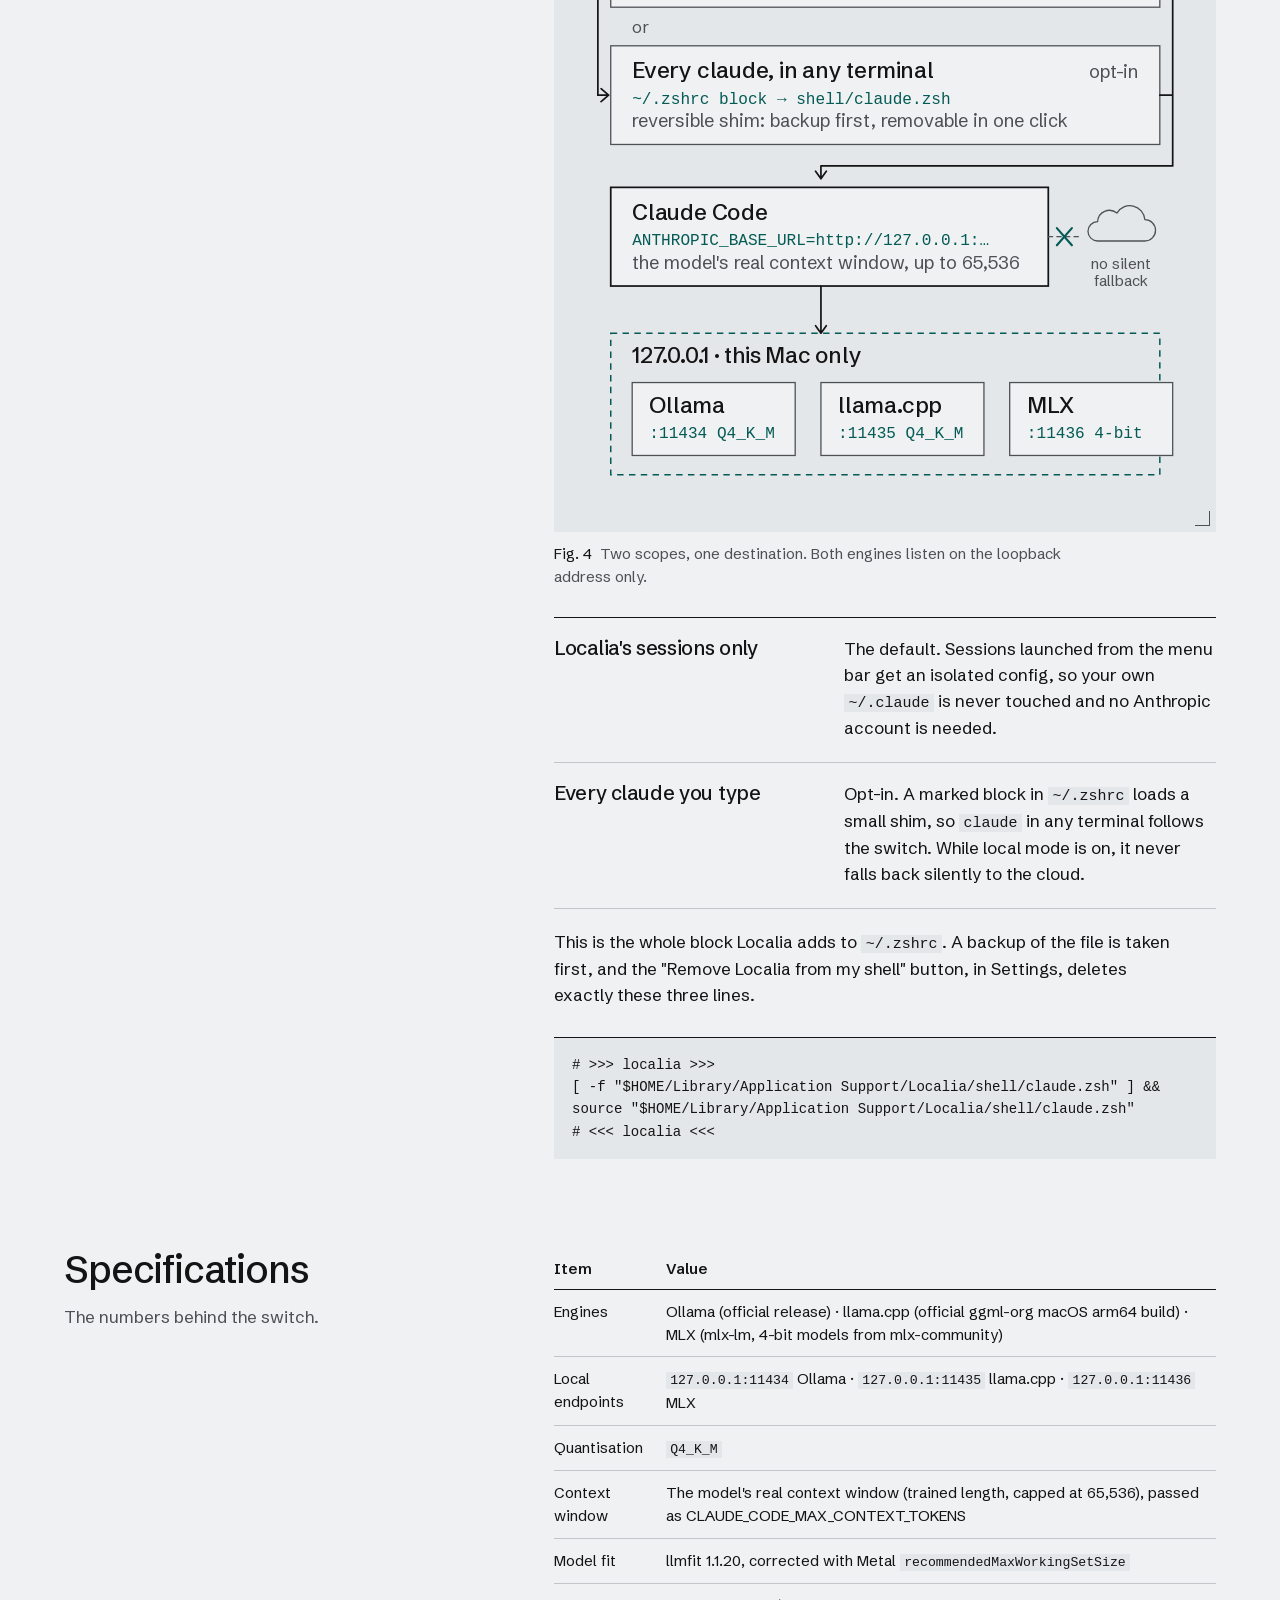
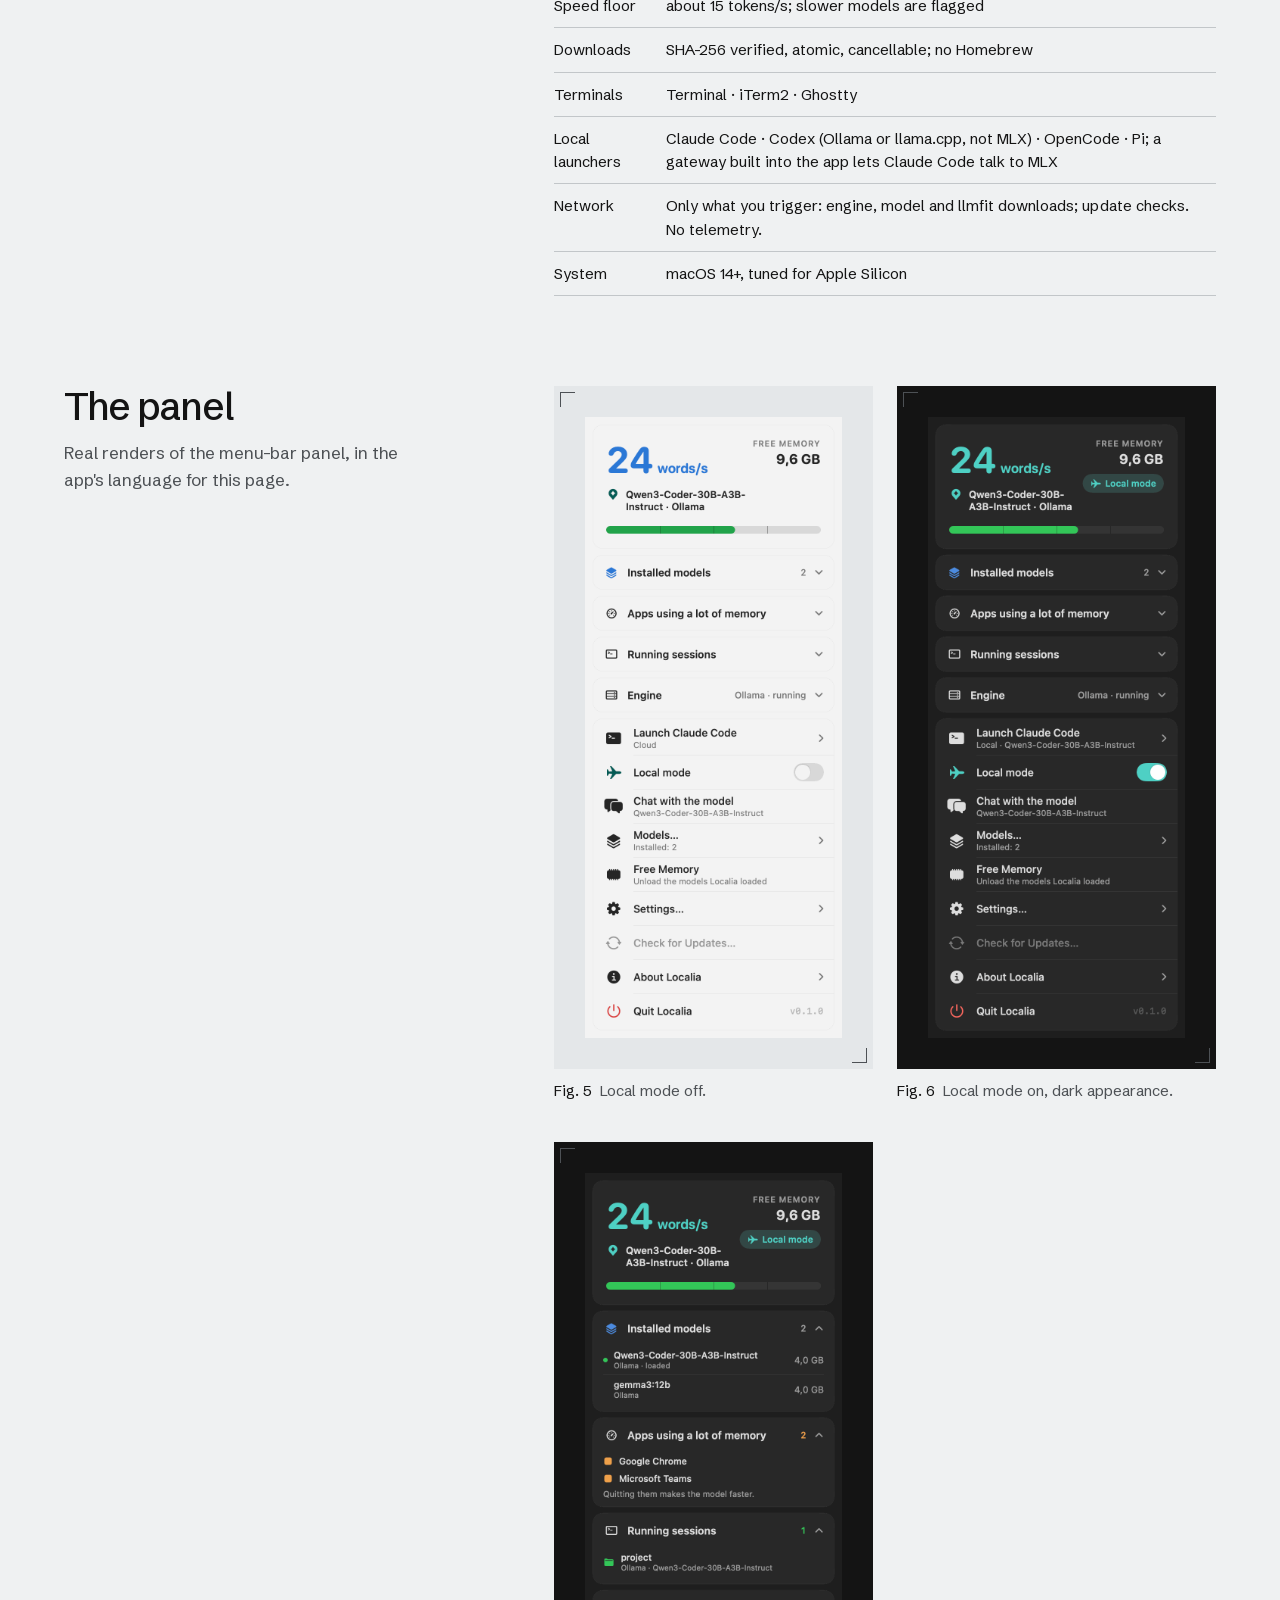
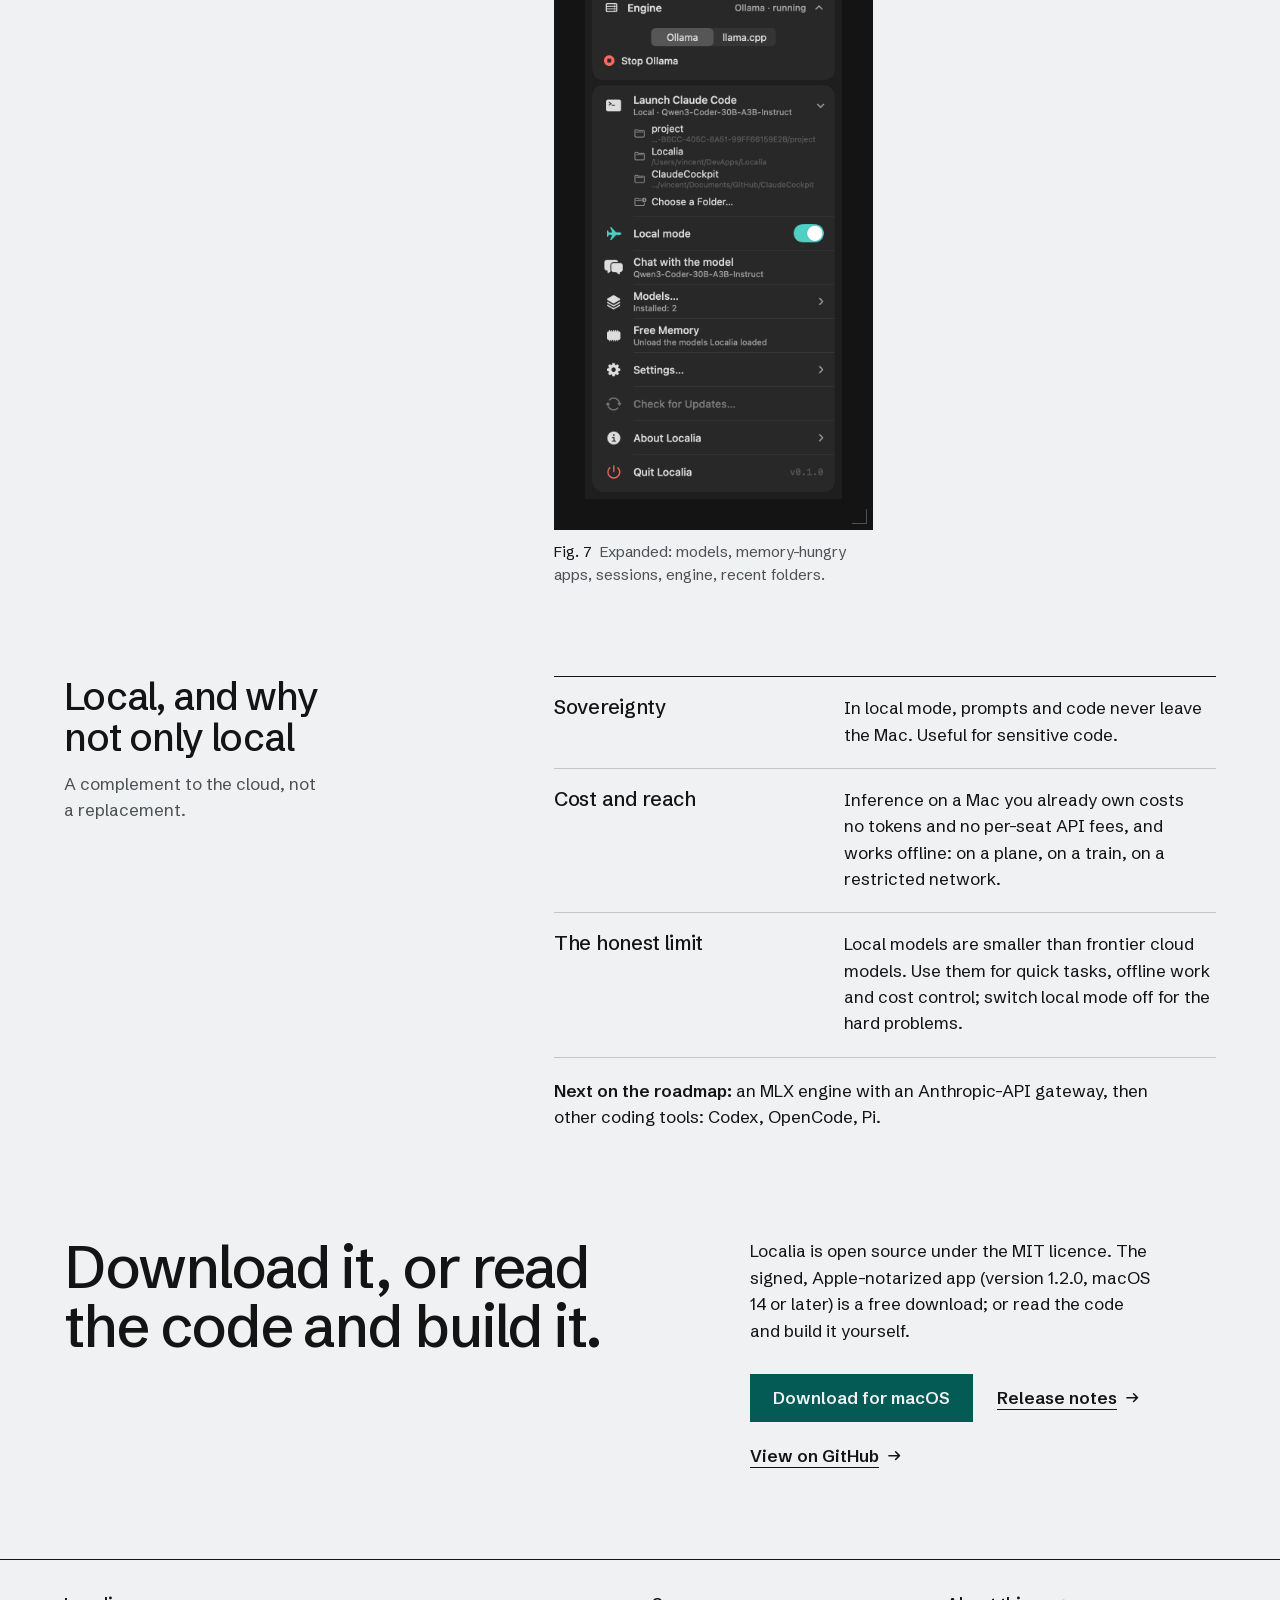
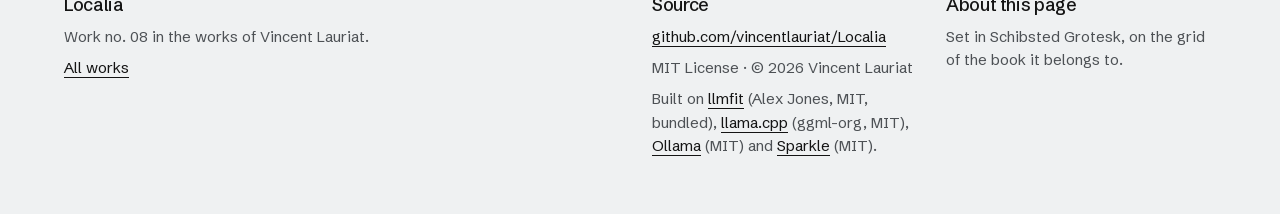
==== commit 4c270118: "feat: organize the hub by theme with full-page plates Seven themed chapters replace six uneven ones," ====
--- a/Localia/index.html
+++ b/Localia/index.html
@@ -55,14 +55,14 @@
 <body>
 <a class="skip" href="#content"><span class="en">Skip to content</span><span class="fr">Aller au contenu</span><span class="zh">跳至內容</span></a>
 <header class="running"><div class="wrap">
-<a class="back" href="https://vincentlauriat.github.io/#w39"><svg class="arw l" viewBox="0 0 16 16" aria-hidden="true"><path d="M2 8h11M9 4l4 4-4 4"/></svg><span class="en">Vincent Lauriat</span><span class="fr">Vincent Lauriat</span><span class="zh">Vincent Lauriat</span></a>
-<span class="here"><span class="num">39</span> · Localia</span>
+<a class="back" href="https://vincentlauriat.github.io/#w08"><svg class="arw l" viewBox="0 0 16 16" aria-hidden="true"><path d="M2 8h11M9 4l4 4-4 4"/></svg><span class="en">Vincent Lauriat</span><span class="fr">Vincent Lauriat</span><span class="zh">Vincent Lauriat</span></a>
+<span class="here"><span class="num">08</span> · Localia</span>
 <div class="langs" role="group" aria-label="Language / Langue / 語言"><button type="button" data-lang="en" aria-pressed="false">EN</button><button type="button" data-lang="fr" aria-pressed="false">FR</button><button type="button" data-lang="zh" aria-pressed="false">中文</button></div>
 <a class="gh" href="https://github.com/vincentlauriat/Localia">GitHub</a>
 </div></header>
 <main>
 <section class="title"><div class="wrap g12">
-<h1 class="nm" style="--len:7"><span class="no" aria-label="Work no. 39">39</span><span>Localia</span></h1>
+<h1 class="nm" style="--len:7"><span class="no" aria-label="Work no. 08">08</span><span>Localia</span></h1>
 <p class="role"><span class="en">Local AI models for Claude Code, from the macOS menu bar</span><span class="fr">Des modèles d'IA locaux pour Claude Code, depuis la barre de menus macOS</span><span class="zh">從 macOS 選單列，為 Claude Code 執行本機 AI 模型</span></p>
 <div class="t-left">
 <p class="thesis"><span class="en">Airplane mode for AI: one switch, and Claude Code runs on your Mac.</span><span class="fr">Le mode avion de l'IA : un interrupteur, et Claude Code tourne sur votre Mac.</span><span class="zh">AI 的飛航模式：一個開關，Claude Code 就在你的 Mac 上執行。</span></p>
@@ -72,7 +72,7 @@
 </div>
 <div class="t-right"><figure class="plate"><div class="pl"><img class="en" src="img/panel-on-light-en.png" alt="The Localia menu-bar panel with local mode on: 24 words per second, 9.6 GB of free memory, Qwen3-Coder-30B-A3B-Instruct running on Ollama." width="680" height="1640" loading="lazy" decoding="async"><img class="fr" src="img/panel-on-light-fr.png" alt="Le panneau de Localia dans la barre de menus, mode local activé : 24 mots par seconde, 9,6 Go de mémoire libre, Qwen3-Coder-30B-A3B-Instruct sur Ollama." width="680" height="1640" loading="lazy" decoding="async"><img class="zh" src="img/panel-on-light-en.png" alt="Localia 選單列面板，本機模式已開啟：每秒 24 個字、9.6 GB 可用記憶體，Qwen3-Coder-30B-A3B-Instruct 在 Ollama 上執行。" width="680" height="1640" loading="lazy" decoding="async"></div><figcaption><span class="fg"><span class="en">Fig.</span><span class="fr">Fig.</span><span class="zh">圖</span> 1</span><span class="en">The menu-bar panel, local mode on. Speed in words per second, free memory, the loaded model and its engine.</span><span class="fr">Le panneau de la barre de menus, mode local activé. Vitesse en mots par seconde, mémoire libre, le modèle chargé et son moteur.</span><span class="zh">選單列面板，本機模式開啟。以每秒字數顯示速度，並列出可用記憶體、已載入的模型與其引擎。（App 介面為英文。）</span></figcaption></figure></div>
 </div></section>
-<section class="opener" id="content"><div class="wrap"><div class="op-grid"><div class="numeral" aria-hidden="true">39</div><div class="op-text"><h2><span class="en">Four jobs, one menu-bar icon</span><span class="fr">Quatre tâches, une icône dans la barre de menus</span><span class="zh">四項工作，一個選單列圖示</span></h2><p><span class="en">Choose a model that fits, install the engine, manage what is downloaded, and launch Claude Code on it. Free, open source, MIT.</span><span class="fr">Choisir un modèle qui tient, installer le moteur, gérer ce qui est téléchargé, et lancer Claude Code dessus. Gratuit, open source, MIT.</span><span class="zh">挑選放得下的模型、安裝引擎、管理已下載的內容，並在其上啟動 Claude Code。免費、開源、MIT 授權。</span></p></div></div></div></section>
+<section class="opener" id="content"><div class="wrap"><div class="op-grid"><div class="numeral" aria-hidden="true">08</div><div class="op-text"><h2><span class="en">Four jobs, one menu-bar icon</span><span class="fr">Quatre tâches, une icône dans la barre de menus</span><span class="zh">四項工作，一個選單列圖示</span></h2><p><span class="en">Choose a model that fits, install the engine, manage what is downloaded, and launch Claude Code on it. Free, open source, MIT.</span><span class="fr">Choisir un modèle qui tient, installer le moteur, gérer ce qui est téléchargé, et lancer Claude Code dessus. Gratuit, open source, MIT.</span><span class="zh">挑選放得下的模型、安裝引擎、管理已下載的內容，並在其上啟動 Claude Code。免費、開源、MIT 授權。</span></p></div></div></div></section>
 <section class="chapter"><div class="wrap"><ul class="specs"><li><h3><span class="en">Recommends models that fit this Mac</span><span class="fr">Recommande des modèles qui tiennent sur ce Mac</span><span class="zh">推薦適合這台 Mac 的模型</span></h3><div><p><span class="en">Scored by llmfit, then corrected with this Mac's real GPU memory limit and re-measured on first load. Speed comes first.</span><span class="fr">Notés par llmfit, puis corrigés avec la vraie limite de mémoire GPU de ce Mac et remesurés au premier chargement. La vitesse d'abord.</span><span class="zh">先由 llmfit 評分，再以這台 Mac 實際的 GPU 記憶體上限修正，並在首次載入時重新量測。速度優先。</span></p></div></li><li><h3><span class="en">Installs engines in one click</span><span class="fr">Installe les moteurs en un clic</span><span class="zh">一鍵安裝引擎</span></h3><div><p><span class="en">Ollama (the official release) and llama.cpp (the official ggml-org macOS arm64 build), with no Homebrew. MLX, the third engine for Apple Silicon, installs a private Python with mlx-lm through uv, with 4-bit models from mlx-community. Every download is SHA-256 verified, atomic and cancellable.</span><span class="fr">Ollama (la version officielle) et llama.cpp (le build officiel ggml-org macOS arm64), sans Homebrew. MLX, le troisième moteur pour Apple Silicon, installe un Python privé avec mlx-lm via uv, avec des modèles 4 bits de mlx-community. Chaque téléchargement est vérifié en SHA-256, atomique et annulable.</span><span class="zh">Ollama（官方版本）與 llama.cpp（ggml-org 官方 macOS arm64 版本），無需 Homebrew。MLX 是適用於 Apple Silicon 的第三個引擎，透過 uv 安裝獨立的 Python 與 mlx-lm，並使用 mlx-community 的 4 位元模型。每次下載都經 SHA-256 驗證、以原子方式寫入，且可取消。</span></p></div></li><li><h3><span class="en">Manages models</span><span class="fr">Gère les modèles</span><span class="zh">管理模型</span></h3><div><p><span class="en">Download with progress, delete, see what is loaded, free the memory. A guard warns before loading when free RAM is short, or when Teams, Outlook or Chrome are eating it.</span><span class="fr">Téléchargement avec progression, suppression, ce qui est chargé, libération de la mémoire. Un garde-fou prévient avant le chargement si la RAM libre manque, ou si Teams, Outlook ou Chrome la dévorent.</span><span class="zh">下載時顯示進度、刪除、查看已載入的模型、釋放記憶體。可用記憶體不足，或 Teams、Outlook、Chrome 佔用太多時，載入前會先提醒。</span></p></div></li><li><h3><span class="en">Launches Claude Code where you work</span><span class="fr">Lance Claude Code là où vous travaillez</span><span class="zh">在你的工作資料夾啟動 Claude Code</span></h3><div><p><span class="en">In a folder you choose, in Terminal, iTerm2 or Ghostty, on Anthropic's cloud or on a local model. Local runs need no Anthropic account. Codex, OpenCode and Pi launch the same way on the local model, each with its own config; yours are never touched.</span><span class="fr">Dans le dossier de votre choix, dans Terminal, iTerm2 ou Ghostty, sur le cloud d'Anthropic ou sur un modèle local. En local, aucun compte Anthropic n'est nécessaire. Codex, OpenCode et Pi se lancent de la même façon sur le modèle local, chacun avec sa propre configuration ; les vôtres ne sont jamais modifiées.</span><span class="zh">在你選定的資料夾中，透過 Terminal、iTerm2 或 Ghostty，於 Anthropic 雲端或本機模型上執行。本機執行不需要 Anthropic 帳號。Codex、OpenCode 與 Pi 也以相同方式在本機模型上啟動，各自使用獨立設定；你自己的設定檔絕不會被動到。</span></p></div></li></ul></div></section>
 <section class="chapter" id="pick"><div class="wrap g12"><div class="ch-head"><h2><span class="en">How a model is picked</span><span class="fr">Comment un modèle est choisi</span><span class="zh">如何挑選模型</span></h2><p><span class="en">Five stages, from the chip to a short list. The fourth one feeds back into the third.</span><span class="fr">Cinq étapes, de la puce à une courte liste. La quatrième nourrit la troisième.</span><span class="zh">從晶片到一份簡短清單，共五個階段。第四階段會回饋給第三階段。</span></p></div><div class="ch-body"><div class="plates"><figure class="plate wide dg"><div class="pl"><!-- Localia diagram, inlined into the page by tools/monograph/build.py. Labels carry .en/.fr/.zh. -->
 <svg class="dgm" viewBox="0 0 560 580" aria-hidden="true" focusable="false"><path class="s2" d="M56 64V496"/><rect x="36" y="24" width="40" height="40" class="node"/><text x="56" y="51" class="tn" text-anchor="middle">1</text><text x="100" y="40" class="t en">Hardware profile</text><text x="100" y="40" class="t fr">Profil matériel</text><text x="100" y="40" class="t zh">硬體概況</text><text x="100" y="64" class="m">chip · RAM · Metal working set</text><text x="100" y="86" class="c en">e.g. a 24 GB Mac → 17.8 GB usable by the GPU</text><text x="100" y="86" class="c fr">ex. un Mac de 24 Go → 17,8 Go utilisables par le GPU</text><text x="100" y="86" class="c zh">例：24 GB 的 Mac → GPU 可用 17.8 GB</text><path class="s2" d="M51 135l5 7 5-7"/><rect x="36" y="142" width="40" height="40" class="node"/><text x="56" y="169" class="tn" text-anchor="middle">2</text><text x="100" y="158" class="t en">llmfit scoring</text><text x="100" y="158" class="t fr">Score llmfit</text><text x="100" y="158" class="t zh">llmfit 評分</text><text x="100" y="182" class="m">llmfit 1.1.20 --max-context 65536 --json</text><text x="100" y="204" class="c en">which models fit this hardware, and how fast</text><text x="100" y="204" class="c fr">quels modèles tiennent sur ce matériel, à quelle vitesse</text><text x="100" y="204" class="c zh">哪些模型放得進這台硬體、速度多快</text><path class="s2" d="M51 253l5 7 5-7"/><rect x="36" y="260" width="40" height="40" class="node"/><text x="56" y="287" class="tn" text-anchor="middle">3</text><text x="100" y="276" class="t en">Re-quantise + Metal limit</text><text x="100" y="276" class="t fr">Requantification + limite Metal</text><text x="100" y="276" class="t zh">重新量化 + Metal 上限</text><text x="100" y="300" class="c en">size and speed recomputed for Q4_K_M</text><text x="100" y="300" class="c fr">taille et vitesse recalculées pour Q4_K_M</text><text x="100" y="300" class="c zh">依 Q4_K_M 重新計算大小與速度</text><text x="100" y="322" class="m">pool = working set − 1.5 GB</text><path class="s2" d="M51 371l5 7 5-7"/><rect x="36" y="378" width="40" height="40" class="node"/><text x="56" y="405" class="tn" text-anchor="middle">4</text><text x="100" y="394" class="t en">Measured calibration</text><text x="100" y="394" class="t fr">Calibration mesurée</text><text x="100" y="394" class="t zh">實測校準</text><text x="100" y="418" class="c en">first load: real tok/s and memory measured</text><text x="100" y="418" class="c fr">premier chargement : tok/s et mémoire réels</text><text x="100" y="418" class="c zh">首次載入：實測 tok/s 與記憶體</text><text x="100" y="440" class="c en">estimates were ~2× off on an M5</text><text x="100" y="440" class="c fr">estimations fausses d&#x27;environ 2× sur un M5</text><text x="100" y="440" class="c zh">在 M5 上估計值偏差約 2 倍</text><path class="s2" d="M51 489l5 7 5-7"/><rect x="36" y="496" width="40" height="40" class="fa"/><text x="56" y="523" class="tn on" text-anchor="middle">5</text><text x="100" y="512" class="t en">Recommendation</text><text x="100" y="512" class="t fr">Recommandation</text><text x="100" y="512" class="t zh">推薦</text><text x="100" y="536" class="c en">speed first · under ~15 tok/s flagged slow</text><text x="100" y="536" class="c fr">vitesse d&#x27;abord · lent sous ~15 tok/s</text><text x="100" y="536" class="c zh">速度優先 · 低於約 15 tok/s 標示為慢</text><text x="100" y="558" class="c en">community fine-tunes filtered out</text><text x="100" y="558" class="c fr">fine-tunes communautaires écartés</text><text x="100" y="558" class="c zh">濾除社群微調版本</text><path class="loop" d="M36 398H14V280H30"/><path class="loop-h" d="M23 274l7 6-7 6"/></svg><p class="vh"><span class="en">Diagram: hardware profile, then llmfit scoring, then re-quantisation and the Metal limit, then measured calibration, which feeds back into the estimates, then the recommendation.</span><span class="fr">Schéma : profil matériel, puis score llmfit, puis requantification et limite Metal, puis calibration mesurée, qui corrige les estimations, puis recommandation.</span><span class="zh">圖示：硬體概況 → llmfit 評分 → 重新量化與 Metal 上限 → 實測校準（回饋修正估計值）→ 推薦。</span></p></div><figcaption><span class="fg"><span class="en">Fig.</span><span class="fr">Fig.</span><span class="zh">圖</span> 2</span><span class="en">The recommendation pipeline. The dashed line: what is measured on first load corrects the next estimates.</span><span class="fr">La chaîne de recommandation. En pointillé : ce qui est mesuré au premier chargement corrige les estimations suivantes.</span><span class="zh">推薦流程。虛線表示：首次載入時的實測結果會修正之後的估計值。</span></figcaption></figure></div><ul class="specs"><li><h3><span class="en">Why not trust the score as is</span><span class="fr">Pourquoi ne pas croire le score tel quel</span><span class="zh">為何不直接採用評分</span></h3><div><p><span class="en">llmfit reasons about total RAM and the quantisation it prefers. The GPU, though, may only use Metal's <code>recommendedMaxWorkingSetSize</code>, and Localia downloads Q4_K_M. Size and speed are recomputed for both.</span><span class="fr">llmfit raisonne sur la RAM totale et la quantification qu'il préfère. Or le GPU ne peut utiliser que le <code>recommendedMaxWorkingSetSize</code> de Metal, et Localia télécharge du Q4_K_M. Taille et vitesse sont recalculées pour les deux.</span><span class="zh">llmfit 以總記憶體與它偏好的量化方式推算。但 GPU 只能使用 Metal 的 <code>recommendedMaxWorkingSetSize</code>，而 Localia 下載的是 Q4_K_M。因此大小與速度都會依這兩點重新計算。</span></p></div></li><li><h3><span class="en">Why measure</span><span class="fr">Pourquoi mesurer</span><span class="zh">為何要量測</span></h3><div><p><span class="en">Estimates were about twice off on an M5. On first load, Localia records the real tokens per second and memory, and recalibrates.</span><span class="fr">Les estimations étaient fausses d'environ 2× sur un M5. Au premier chargement, Localia relève les vrais tokens par seconde et la mémoire, puis recalibre.</span><span class="zh">在 M5 上，估計值偏差約兩倍。首次載入時，Localia 會記錄實際的每秒 token 數與記憶體用量，並重新校準。</span></p></div></li><li><h3><span class="en">Why speed first</span><span class="fr">Pourquoi la vitesse d'abord</span><span class="zh">為何速度優先</span></h3><div><p><span class="en">A model you wait for is a model you stop using. Below about 15 tokens per second a model is flagged slow, and community fine-tunes ("uncensored", "distilled"…) are left out.</span><span class="fr">Un modèle qu'on attend est un modèle qu'on abandonne. Sous 15 tokens par seconde environ, un modèle est signalé lent, et les fine-tunes communautaires (« uncensored », « distilled »…) sont écartés.</span><span class="zh">需要等待的模型，終究會被放棄。每秒低於約 15 個 token 的模型會被標示為慢，社群微調版本（「uncensored」、「distilled」等）也會被排除。</span></p></div></li></ul></div></div></section><section class="chapter" id="memory"><div class="wrap g12"><div class="ch-head"><h2><span class="en">What "fits" means</span><span class="fr">Ce que « tenir » veut dire</span><span class="zh">「放得下」是什麼意思</span></h2><p><span class="en">On Apple Silicon the GPU shares the RAM, but not all of it.</span><span class="fr">Sur Apple Silicon, le GPU partage la RAM, mais pas toute.</span><span class="zh">在 Apple Silicon 上，GPU 與系統共用記憶體，但不是全部。</span></p></div><div class="ch-body"><div class="plates"><figure class="plate wide dg"><div class="pl"><!-- Localia diagram, inlined into the page by tools/monograph/build.py. Labels carry .en/.fr/.zh. -->
@@ -82,7 +82,7 @@
 # &lt;&lt;&lt; localia &lt;&lt;&lt;</code></pre></div></div></section><section class="chapter" id="specs"><div class="wrap g12"><div class="ch-head"><h2><span class="en">Specifications</span><span class="fr">Caractéristiques</span><span class="zh">規格</span></h2><p><span class="en">The numbers behind the switch.</span><span class="fr">Les chiffres derrière l'interrupteur.</span><span class="zh">開關背後的數字。</span></p></div><div class="ch-body"><div class="tbl-wrap"><table class="tbl"><thead><tr><th><span class="en">Item</span><span class="fr">Élément</span><span class="zh">項目</span></th><th><span class="en">Value</span><span class="fr">Valeur</span><span class="zh">數值</span></th></tr></thead><tbody><tr><td><span class="en">Engines</span><span class="fr">Moteurs</span><span class="zh">引擎</span></td><td><span class="en">Ollama (official release) · llama.cpp (official ggml-org macOS arm64 build) · MLX (mlx-lm, 4-bit models from mlx-community)</span><span class="fr">Ollama (version officielle) · llama.cpp (build officiel ggml-org macOS arm64) · MLX (mlx-lm, modèles 4 bits de mlx-community)</span><span class="zh">Ollama（官方版本）· llama.cpp（ggml-org 官方 macOS arm64 版本）· MLX（mlx-lm，mlx-community 的 4 位元模型）</span></td></tr><tr><td><span class="en">Local endpoints</span><span class="fr">Points d'accès locaux</span><span class="zh">本機端點</span></td><td><code>127.0.0.1:11434</code> Ollama · <code>127.0.0.1:11435</code> llama.cpp · <code>127.0.0.1:11436</code> MLX</td></tr><tr><td><span class="en">Quantisation</span><span class="fr">Quantification</span><span class="zh">量化</span></td><td><code>Q4_K_M</code></td></tr><tr><td><span class="en">Context window</span><span class="fr">Fenêtre de contexte</span><span class="zh">上下文視窗</span></td><td><span class="en">The model's real context window (trained length, capped at 65,536), passed as CLAUDE_CODE_MAX_CONTEXT_TOKENS</span><span class="fr">La vraie fenêtre du modèle (longueur d'entraînement, plafonnée à 65 536), transmise via CLAUDE_CODE_MAX_CONTEXT_TOKENS</span><span class="zh">模型的實際上下文視窗（訓練長度，上限 65,536），透過 CLAUDE_CODE_MAX_CONTEXT_TOKENS 傳遞</span></td></tr><tr><td><span class="en">Model fit</span><span class="fr">Adéquation</span><span class="zh">模型適配</span></td><td><span class="en">llmfit 1.1.20, corrected with Metal <code>recommendedMaxWorkingSetSize</code></span><span class="fr">llmfit 1.1.20, corrigé par le <code>recommendedMaxWorkingSetSize</code> de Metal</span><span class="zh">llmfit 1.1.20，以 Metal 的 <code>recommendedMaxWorkingSetSize</code> 修正</span></td></tr><tr><td><span class="en">Speed floor</span><span class="fr">Vitesse plancher</span><span class="zh">速度下限</span></td><td><span class="en">about 15 tokens/s; slower models are flagged</span><span class="fr">environ 15 tokens/s ; en dessous, le modèle est signalé</span><span class="zh">約每秒 15 個 token；更慢的模型會被標示</span></td></tr><tr><td><span class="en">Downloads</span><span class="fr">Téléchargements</span><span class="zh">下載</span></td><td><span class="en">SHA-256 verified, atomic, cancellable; no Homebrew</span><span class="fr">vérifiés en SHA-256, atomiques, annulables ; sans Homebrew</span><span class="zh">SHA-256 驗證、原子寫入、可取消；無需 Homebrew</span></td></tr><tr><td><span class="en">Terminals</span><span class="fr">Terminaux</span><span class="zh">終端機</span></td><td>Terminal · iTerm2 · Ghostty</td></tr><tr><td><span class="en">Local launchers</span><span class="fr">Lanceurs locaux</span><span class="zh">本機啟動器</span></td><td><span class="en">Claude Code · Codex (Ollama or llama.cpp, not MLX) · OpenCode · Pi; a gateway built into the app lets Claude Code talk to MLX</span><span class="fr">Claude Code · Codex (Ollama ou llama.cpp, pas MLX) · OpenCode · Pi ; une passerelle intégrée à l'app permet à Claude Code de parler à MLX</span><span class="zh">Claude Code · Codex（Ollama 或 llama.cpp，不支援 MLX）· OpenCode · Pi；App 內建的閘道讓 Claude Code 能與 MLX 通訊</span></td></tr><tr><td><span class="en">Network</span><span class="fr">Réseau</span><span class="zh">網路</span></td><td><span class="en">Only what you trigger: engine, model and llmfit downloads; update checks. No telemetry.</span><span class="fr">Seulement ce que vous déclenchez : téléchargement du moteur, des modèles et de llmfit ; vérification des mises à jour. Aucune télémétrie.</span><span class="zh">只有你觸發的連線：下載引擎、模型與 llmfit；以及檢查更新。無遙測。</span></td></tr><tr><td><span class="en">System</span><span class="fr">Système</span><span class="zh">系統</span></td><td><span class="en">macOS 14+, tuned for Apple Silicon</span><span class="fr">macOS 14+, optimisé pour Apple Silicon</span><span class="zh">macOS 14 以上，針對 Apple Silicon 最佳化</span></td></tr></tbody></table></div></div></div></section><section class="chapter" id="panel"><div class="wrap g12"><div class="ch-head"><h2><span class="en">The panel</span><span class="fr">Le panneau</span><span class="zh">面板</span></h2><p><span class="en">Real renders of the menu-bar panel, in the app's language for this page.</span><span class="fr">Des rendus réels du panneau, dans la langue de l'app correspondant à cette page.</span><span class="zh">選單列面板的實際畫面。App 只有英文與法文介面，此處顯示英文版。</span></p></div><div class="ch-body"><div class="plates"><figure class="plate"><div class="pl"><img class="en" src="img/panel-off-light-en.png" alt="The panel with local mode off: Claude Code launches on Anthropic&#x27;s cloud." width="680" height="1640" loading="lazy" decoding="async"><img class="fr" src="img/panel-off-light-fr.png" alt="Le panneau, mode local désactivé : Claude Code se lance sur le cloud d&#x27;Anthropic." width="680" height="1640" loading="lazy" decoding="async"><img class="zh" src="img/panel-off-light-en.png" alt="本機模式關閉時的面板：Claude Code 在 Anthropic 雲端啟動。" width="680" height="1640" loading="lazy" decoding="async"></div><figcaption><span class="fg"><span class="en">Fig.</span><span class="fr">Fig.</span><span class="zh">圖</span> 5</span><span class="en">Local mode off.</span><span class="fr">Mode local désactivé.</span><span class="zh">本機模式關閉。</span></figcaption></figure><figure class="plate ink"><div class="pl"><img class="en" src="img/panel-on-dark-en.png" alt="The panel in dark mode with local mode on." width="680" height="1640" loading="lazy" decoding="async"><img class="fr" src="img/panel-on-dark-fr.png" alt="Le panneau en mode sombre, mode local activé." width="680" height="1640" loading="lazy" decoding="async"><img class="zh" src="img/panel-on-dark-en.png" alt="深色模式下、本機模式開啟時的面板。" width="680" height="1640" loading="lazy" decoding="async"></div><figcaption><span class="fg"><span class="en">Fig.</span><span class="fr">Fig.</span><span class="zh">圖</span> 6</span><span class="en">Local mode on, dark appearance.</span><span class="fr">Mode local activé, apparence sombre.</span><span class="zh">本機模式開啟，深色外觀。</span></figcaption></figure><figure class="plate ink"><div class="pl"><img class="en" src="img/panel-on-expanded-dark-en.png" alt="The expanded panel: installed models, memory-hungry apps (Google Chrome, Microsoft Teams), running sessions, engine choice between Ollama and llama.cpp, and recent folders for Claude Code." width="680" height="2446" loading="lazy" decoding="async"><img class="fr" src="img/panel-on-expanded-dark-fr.png" alt="Le panneau déplié : modèles installés, apps gourmandes en mémoire (Google Chrome, Microsoft Teams), sessions en cours, choix du moteur entre Ollama et llama.cpp, et dossiers récents pour Claude Code." width="680" height="2446" loading="lazy" decoding="async"><img class="zh" src="img/panel-on-expanded-dark-en.png" alt="展開的面板：已安裝的模型、佔用大量記憶體的 App（Google Chrome、Microsoft Teams）、執行中的工作階段、Ollama 與 llama.cpp 引擎切換，以及 Claude Code 的最近資料夾。" width="680" height="2446" loading="lazy" decoding="async"></div><figcaption><span class="fg"><span class="en">Fig.</span><span class="fr">Fig.</span><span class="zh">圖</span> 7</span><span class="en">Expanded: models, memory-hungry apps, sessions, engine, recent folders.</span><span class="fr">Déplié : modèles, apps gourmandes, sessions, moteur, dossiers récents.</span><span class="zh">展開：模型、耗記憶體的 App、工作階段、引擎、最近資料夾。</span></figcaption></figure></div></div></div></section><section class="chapter" id="why"><div class="wrap g12"><div class="ch-head"><h2><span class="en">Local, and why not only local</span><span class="fr">Le local, et pourquoi pas seulement</span><span class="zh">本機，但不只本機</span></h2><p><span class="en">A complement to the cloud, not a replacement.</span><span class="fr">Un complément au cloud, pas un remplaçant.</span><span class="zh">是雲端的補充，而非取代。</span></p></div><div class="ch-body"><ul class="specs"><li><h3><span class="en">Sovereignty</span><span class="fr">Souveraineté</span><span class="zh">資料自主</span></h3><div><p><span class="en">In local mode, prompts and code never leave the Mac. Useful for sensitive code.</span><span class="fr">En mode local, prompts et code ne quittent jamais le Mac. Utile pour le code sensible.</span><span class="zh">本機模式下，提示與程式碼從不離開 Mac。適合處理敏感程式碼。</span></p></div></li><li><h3><span class="en">Cost and reach</span><span class="fr">Coût et portée</span><span class="zh">成本與可用性</span></h3><div><p><span class="en">Inference on a Mac you already own costs no tokens and no per-seat API fees, and works offline: on a plane, on a train, on a restricted network.</span><span class="fr">L'inférence sur un Mac que vous possédez déjà ne coûte aucun token ni frais d'API par poste, et fonctionne hors ligne : en avion, en train, sur un réseau restreint.</span><span class="zh">在你已擁有的 Mac 上推論，不花 token，也沒有按席位計費的 API 費用，且可離線使用：飛機上、火車上、受限網路中皆可。</span></p></div></li><li><h3><span class="en">The honest limit</span><span class="fr">La limite, honnêtement</span><span class="zh">坦白說的限制</span></h3><div><p><span class="en">Local models are smaller than frontier cloud models. Use them for quick tasks, offline work and cost control; switch local mode off for the hard problems.</span><span class="fr">Les modèles locaux sont plus petits que les modèles de pointe du cloud. Utilisez-les pour les tâches rapides, le travail hors ligne et la maîtrise des coûts ; coupez le mode local pour les problèmes difficiles.</span><span class="zh">本機模型比雲端的前沿模型小。適合快速任務、離線工作與控制成本；遇到困難問題時，關閉本機模式即可。</span></p></div></li></ul><p><span class="en"><b>Next on the roadmap:</b> an MLX engine with an Anthropic-API gateway, then other coding tools: Codex, OpenCode, Pi.</span><span class="fr"><b>Prochaines étapes :</b> un moteur MLX avec une passerelle compatible avec l'API d'Anthropic, puis d'autres outils de code : Codex, OpenCode, Pi.</span><span class="zh"><b>後續規劃：</b>MLX 引擎與相容 Anthropic API 的閘道，接著支援其他程式開發工具：Codex、OpenCode、Pi。</span></p></div></div></section>
 <section class="close"><div class="wrap g12"><h2><span class="en">Download it, or read the code and build it.</span><span class="fr">Téléchargez-la, ou lisez le code et compilez-la.</span><span class="zh">下載使用，或閱讀程式碼自行建置。</span></h2><div class="c-r"><p><span class="en">Localia is open source under the MIT licence. The signed, Apple-notarized app (version 1.2.0, macOS 14 or later) is a free download; or read the code and build it yourself.</span><span class="fr">Localia est open source sous licence MIT. L'app signée et notarisée par Apple (version 1.2.0, macOS 14 ou ultérieur) se télécharge gratuitement ; ou lisez le code et compilez-la vous-même.</span><span class="zh">Localia 以 MIT 授權開源。經簽署並由 Apple 公證的應用程式（版本 1.2.0，macOS 14 以上）可免費下載；也可以閱讀程式碼，自行建置。</span></p><div class="acts"><a class="btn" href="https://github.com/vincentlauriat/Localia/releases/download/v1.2.0/Localia-1.2.0.dmg"><span class="en">Download for macOS</span><span class="fr">Télécharger pour macOS</span><span class="zh">下載 macOS 版</span></a><a class="lnk" href="https://github.com/vincentlauriat/Localia/releases/tag/v1.2.0"><span class="en">Release notes</span><span class="fr">Notes de version</span><span class="zh">版本說明</span><svg class="arw" viewBox="0 0 16 16" aria-hidden="true"><path d="M2 8h11M9 4l4 4-4 4"/></svg></a><a class="lnk" href="https://github.com/vincentlauriat/Localia"><span class="en">View on GitHub</span><span class="fr">Voir sur GitHub</span><span class="zh">在 GitHub 上查看</span><svg class="arw" viewBox="0 0 16 16" aria-hidden="true"><path d="M2 8h11M9 4l4 4-4 4"/></svg></a></div></div></div></section>
 </main>
-<footer class="colophon"><div class="wrap g12"><div class="c1"><h2>Localia</h2><p><span class="en">Work no.</span><span class="fr">Réalisation n°</span><span class="zh">作品編號</span> <span class="num">39</span> <span class="en">in the works of Vincent Lauriat</span><span class="fr">dans les réalisations de Vincent Lauriat</span><span class="zh">收錄於 Vincent Lauriat 作品集</span>.</p><p><a href="https://vincentlauriat.github.io/#w39"><span class="en">All works</span><span class="fr">Toutes les réalisations</span><span class="zh">全部作品</span></a></p></div><div class="c2"><h2><span class="en">Source</span><span class="fr">Source</span><span class="zh">原始碼</span></h2><p><a href="https://github.com/vincentlauriat/Localia">github.com/vincentlauriat/Localia</a></p><p><span class="en">MIT License</span><span class="fr">Licence MIT</span><span class="zh">MIT 授權</span> · © 2026 Vincent Lauriat</p><p><span class="en">Built on <a href="https://github.com/AlexsJones/llmfit">llmfit</a> (Alex Jones, MIT, bundled), <a href="https://github.com/ggml-org/llama.cpp">llama.cpp</a> (ggml-org, MIT), <a href="https://github.com/ollama/ollama">Ollama</a> (MIT) and <a href="https://sparkle-project.org">Sparkle</a> (MIT).</span><span class="fr">Construit avec <a href="https://github.com/AlexsJones/llmfit">llmfit</a> (Alex Jones, MIT, intégré), <a href="https://github.com/ggml-org/llama.cpp">llama.cpp</a> (ggml-org, MIT), <a href="https://github.com/ollama/ollama">Ollama</a> (MIT) et <a href="https://sparkle-project.org">Sparkle</a> (MIT).</span><span class="zh">基於 <a href="https://github.com/AlexsJones/llmfit">llmfit</a>（Alex Jones，MIT，隨附）、<a href="https://github.com/ggml-org/llama.cpp">llama.cpp</a>（ggml-org，MIT）、<a href="https://github.com/ollama/ollama">Ollama</a>（MIT）與 <a href="https://sparkle-project.org">Sparkle</a>（MIT）。</span></p></div><div class="c3"><h2><span class="en">About this page</span><span class="fr">À propos de cette page</span><span class="zh">關於本頁</span></h2><p><span class="en">Set in Schibsted Grotesk, on the grid of the book it belongs to.</span><span class="fr">Composée en Schibsted Grotesk, sur la grille du livre auquel elle appartient.</span><span class="zh">以 Schibsted Grotesk 排版，沿用其所屬作品集的網格。</span></p></div></div></footer>
+<footer class="colophon"><div class="wrap g12"><div class="c1"><h2>Localia</h2><p><span class="en">Work no.</span><span class="fr">Réalisation n°</span><span class="zh">作品編號</span> <span class="num">08</span> <span class="en">in the works of Vincent Lauriat</span><span class="fr">dans les réalisations de Vincent Lauriat</span><span class="zh">收錄於 Vincent Lauriat 作品集</span>.</p><p><a href="https://vincentlauriat.github.io/#w08"><span class="en">All works</span><span class="fr">Toutes les réalisations</span><span class="zh">全部作品</span></a></p></div><div class="c2"><h2><span class="en">Source</span><span class="fr">Source</span><span class="zh">原始碼</span></h2><p><a href="https://github.com/vincentlauriat/Localia">github.com/vincentlauriat/Localia</a></p><p><span class="en">MIT License</span><span class="fr">Licence MIT</span><span class="zh">MIT 授權</span> · © 2026 Vincent Lauriat</p><p><span class="en">Built on <a href="https://github.com/AlexsJones/llmfit">llmfit</a> (Alex Jones, MIT, bundled), <a href="https://github.com/ggml-org/llama.cpp">llama.cpp</a> (ggml-org, MIT), <a href="https://github.com/ollama/ollama">Ollama</a> (MIT) and <a href="https://sparkle-project.org">Sparkle</a> (MIT).</span><span class="fr">Construit avec <a href="https://github.com/AlexsJones/llmfit">llmfit</a> (Alex Jones, MIT, intégré), <a href="https://github.com/ggml-org/llama.cpp">llama.cpp</a> (ggml-org, MIT), <a href="https://github.com/ollama/ollama">Ollama</a> (MIT) et <a href="https://sparkle-project.org">Sparkle</a> (MIT).</span><span class="zh">基於 <a href="https://github.com/AlexsJones/llmfit">llmfit</a>（Alex Jones，MIT，隨附）、<a href="https://github.com/ggml-org/llama.cpp">llama.cpp</a>（ggml-org，MIT）、<a href="https://github.com/ollama/ollama">Ollama</a>（MIT）與 <a href="https://sparkle-project.org">Sparkle</a>（MIT）。</span></p></div><div class="c3"><h2><span class="en">About this page</span><span class="fr">À propos de cette page</span><span class="zh">關於本頁</span></h2><p><span class="en">Set in Schibsted Grotesk, on the grid of the book it belongs to.</span><span class="fr">Composée en Schibsted Grotesk, sur la grille du livre auquel elle appartient.</span><span class="zh">以 Schibsted Grotesk 排版，沿用其所屬作品集的網格。</span></p></div></div></footer>
 <script src="/assets/monograph/v1/monograph.js"></script>
 </body>
 </html>
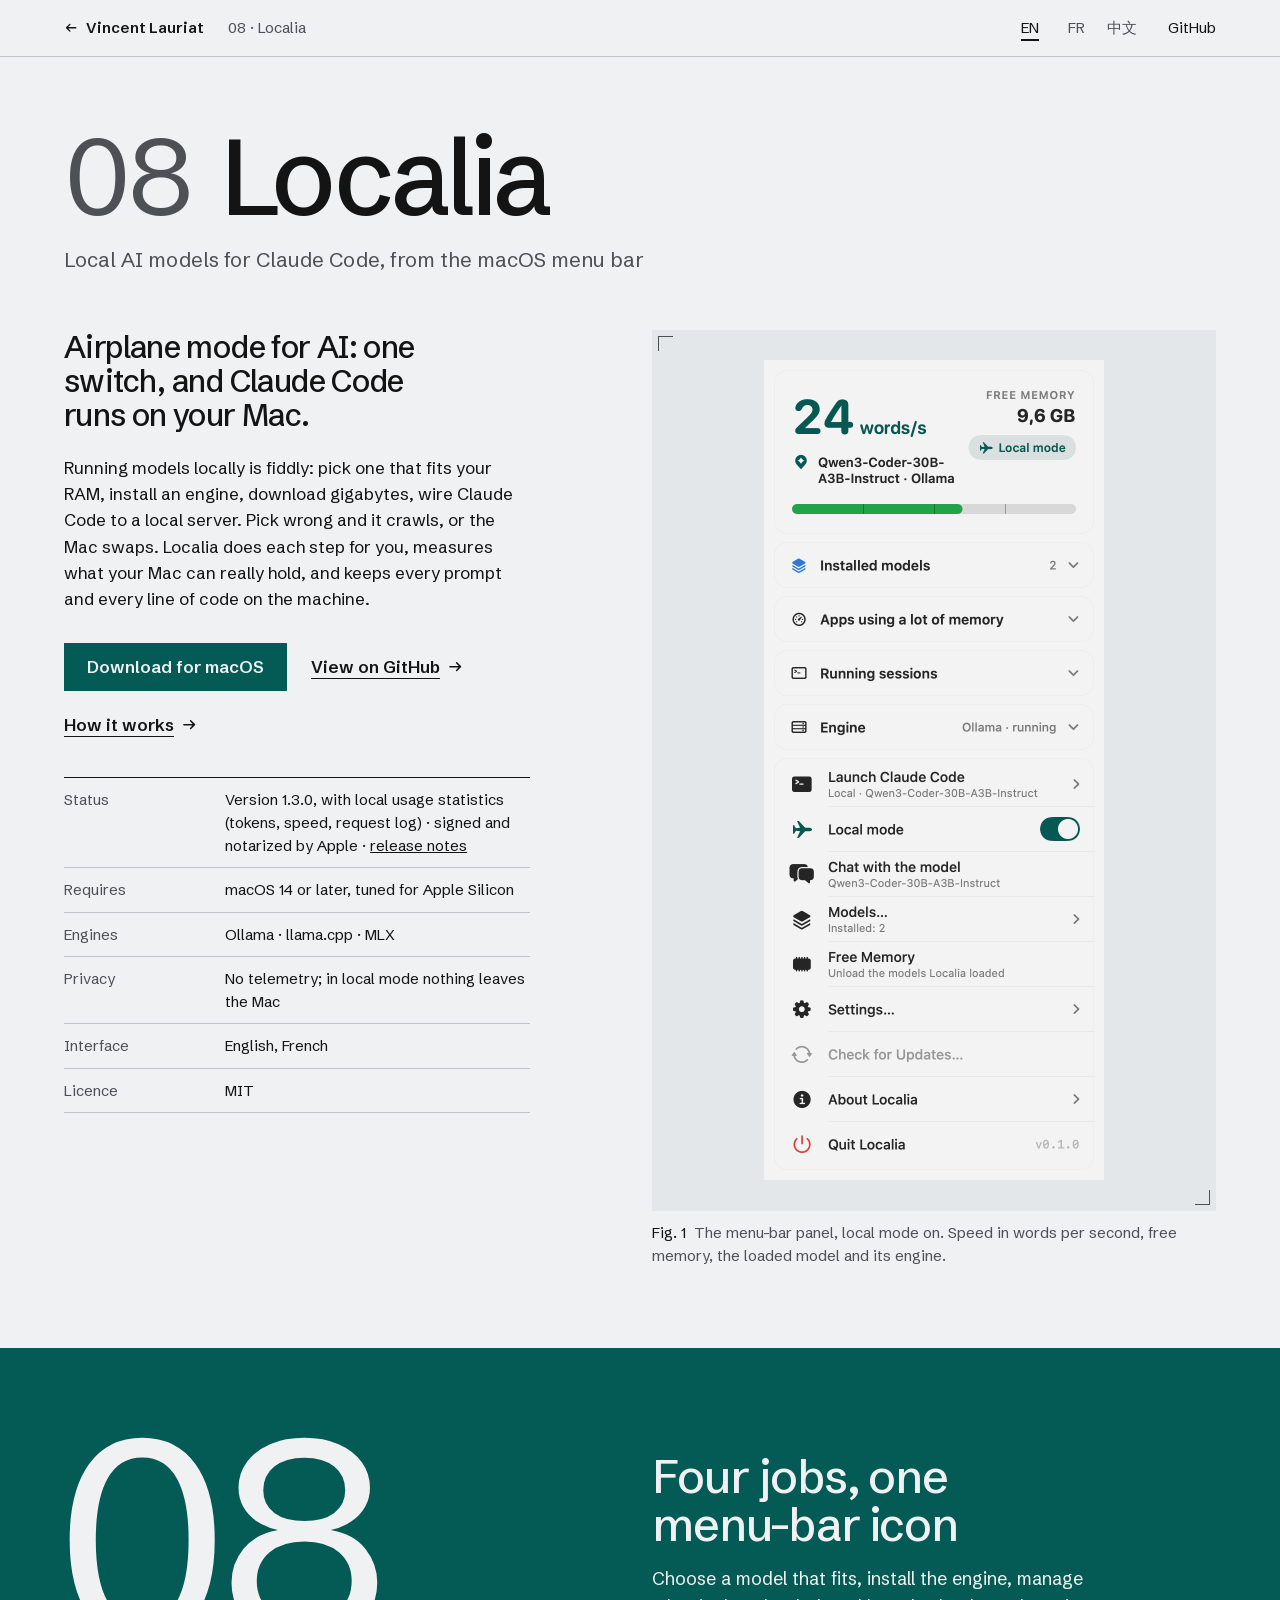
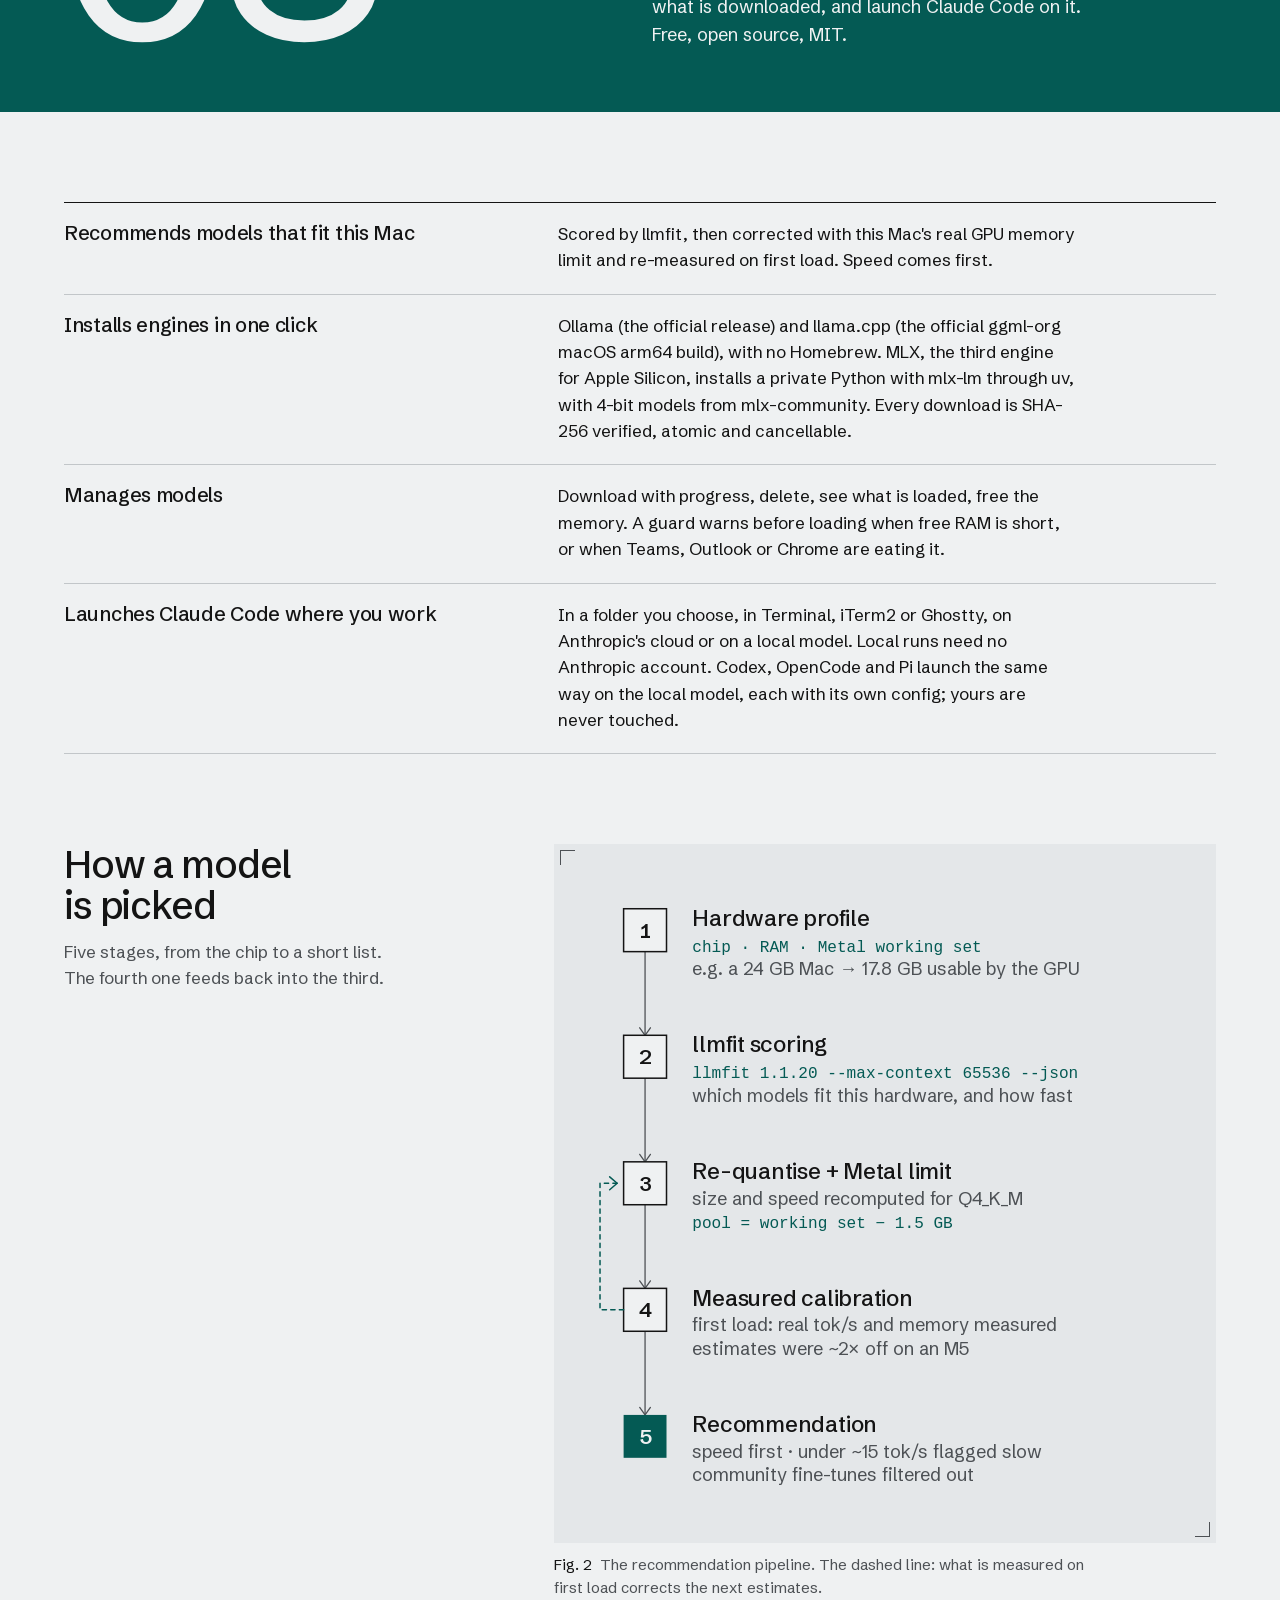
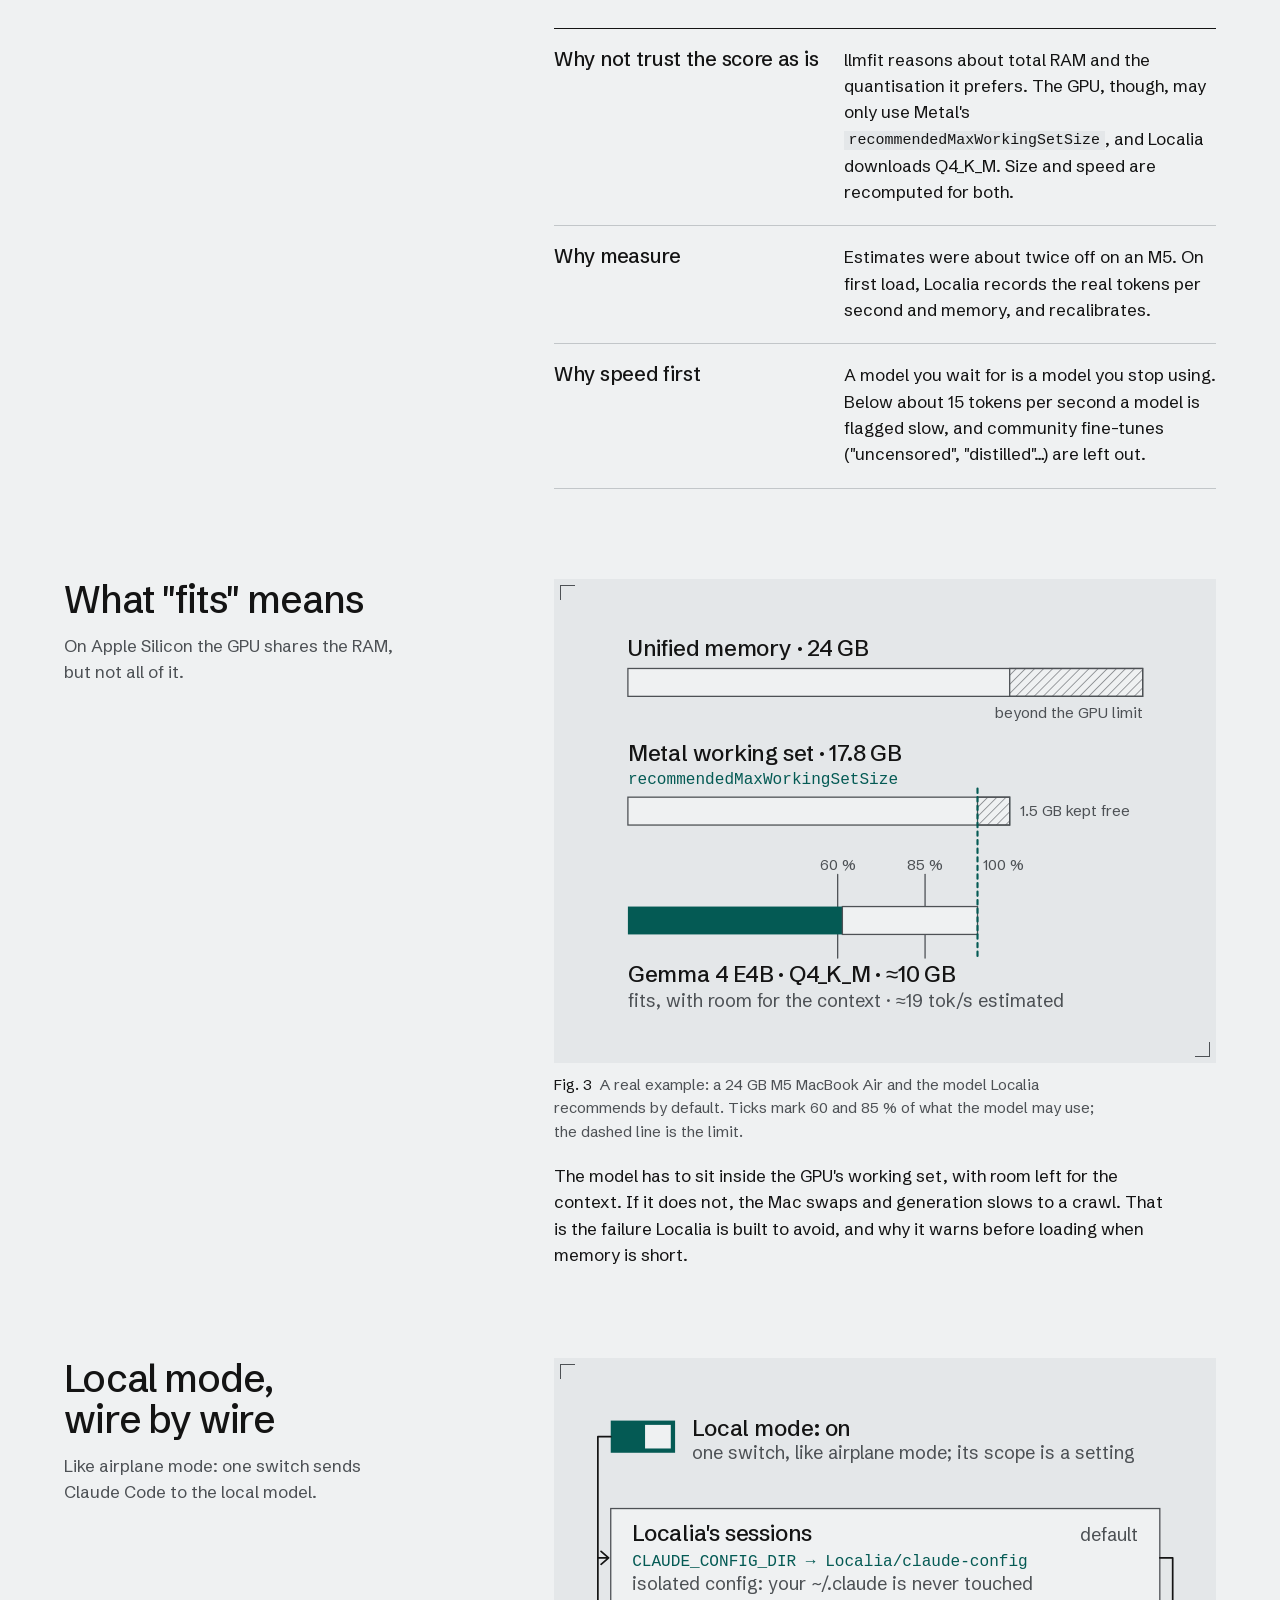
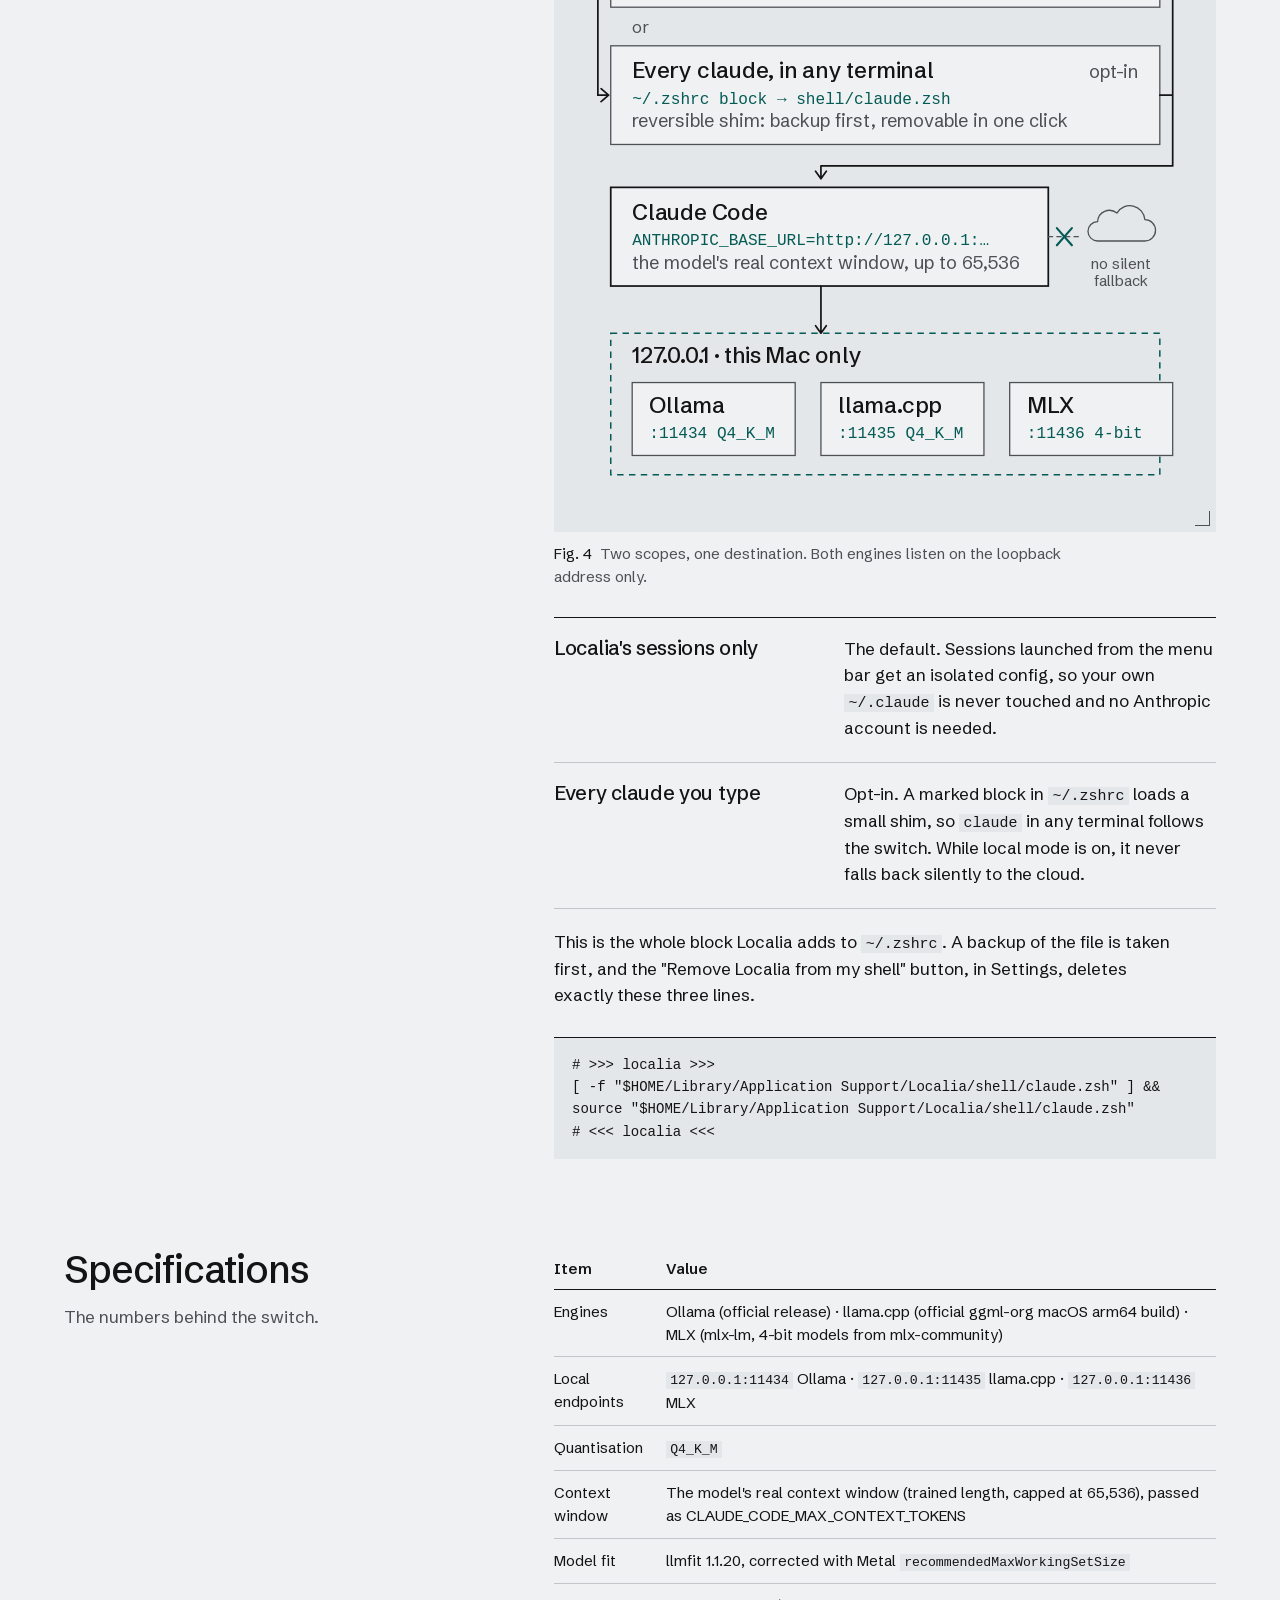
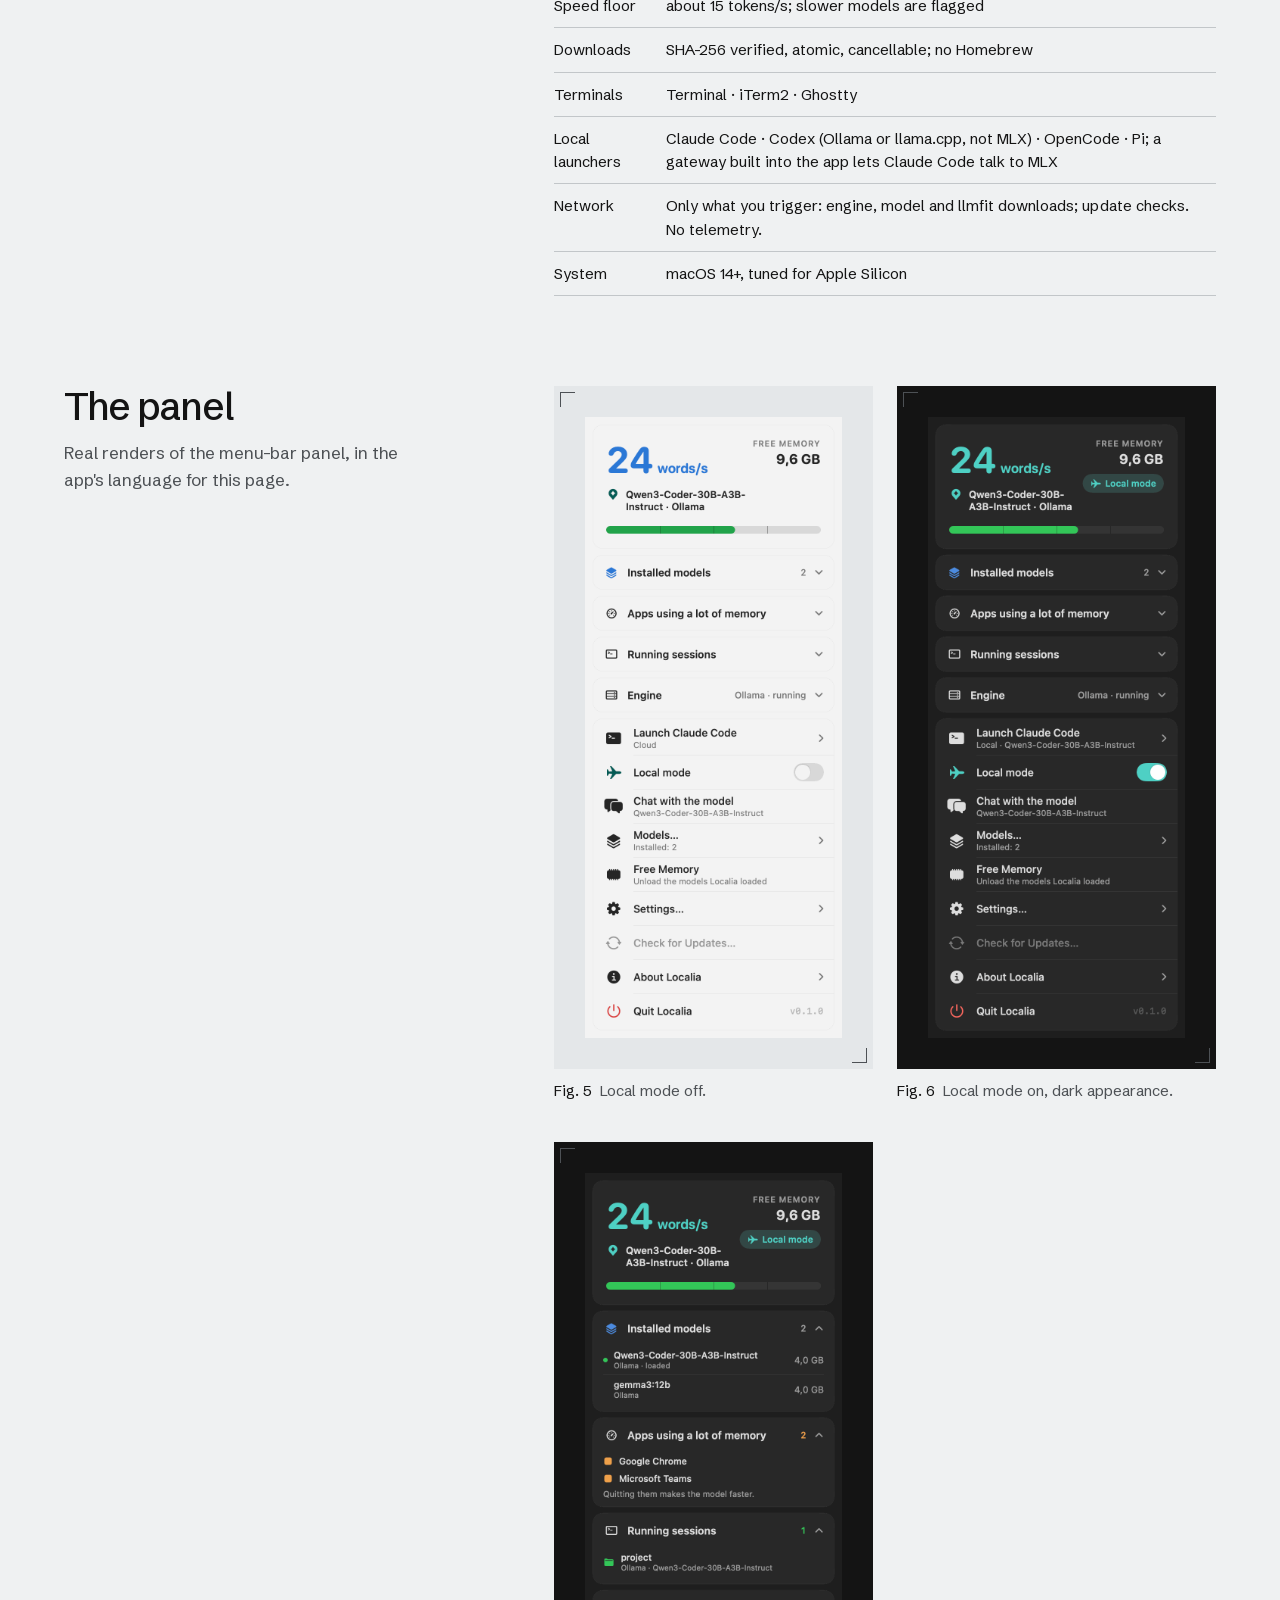
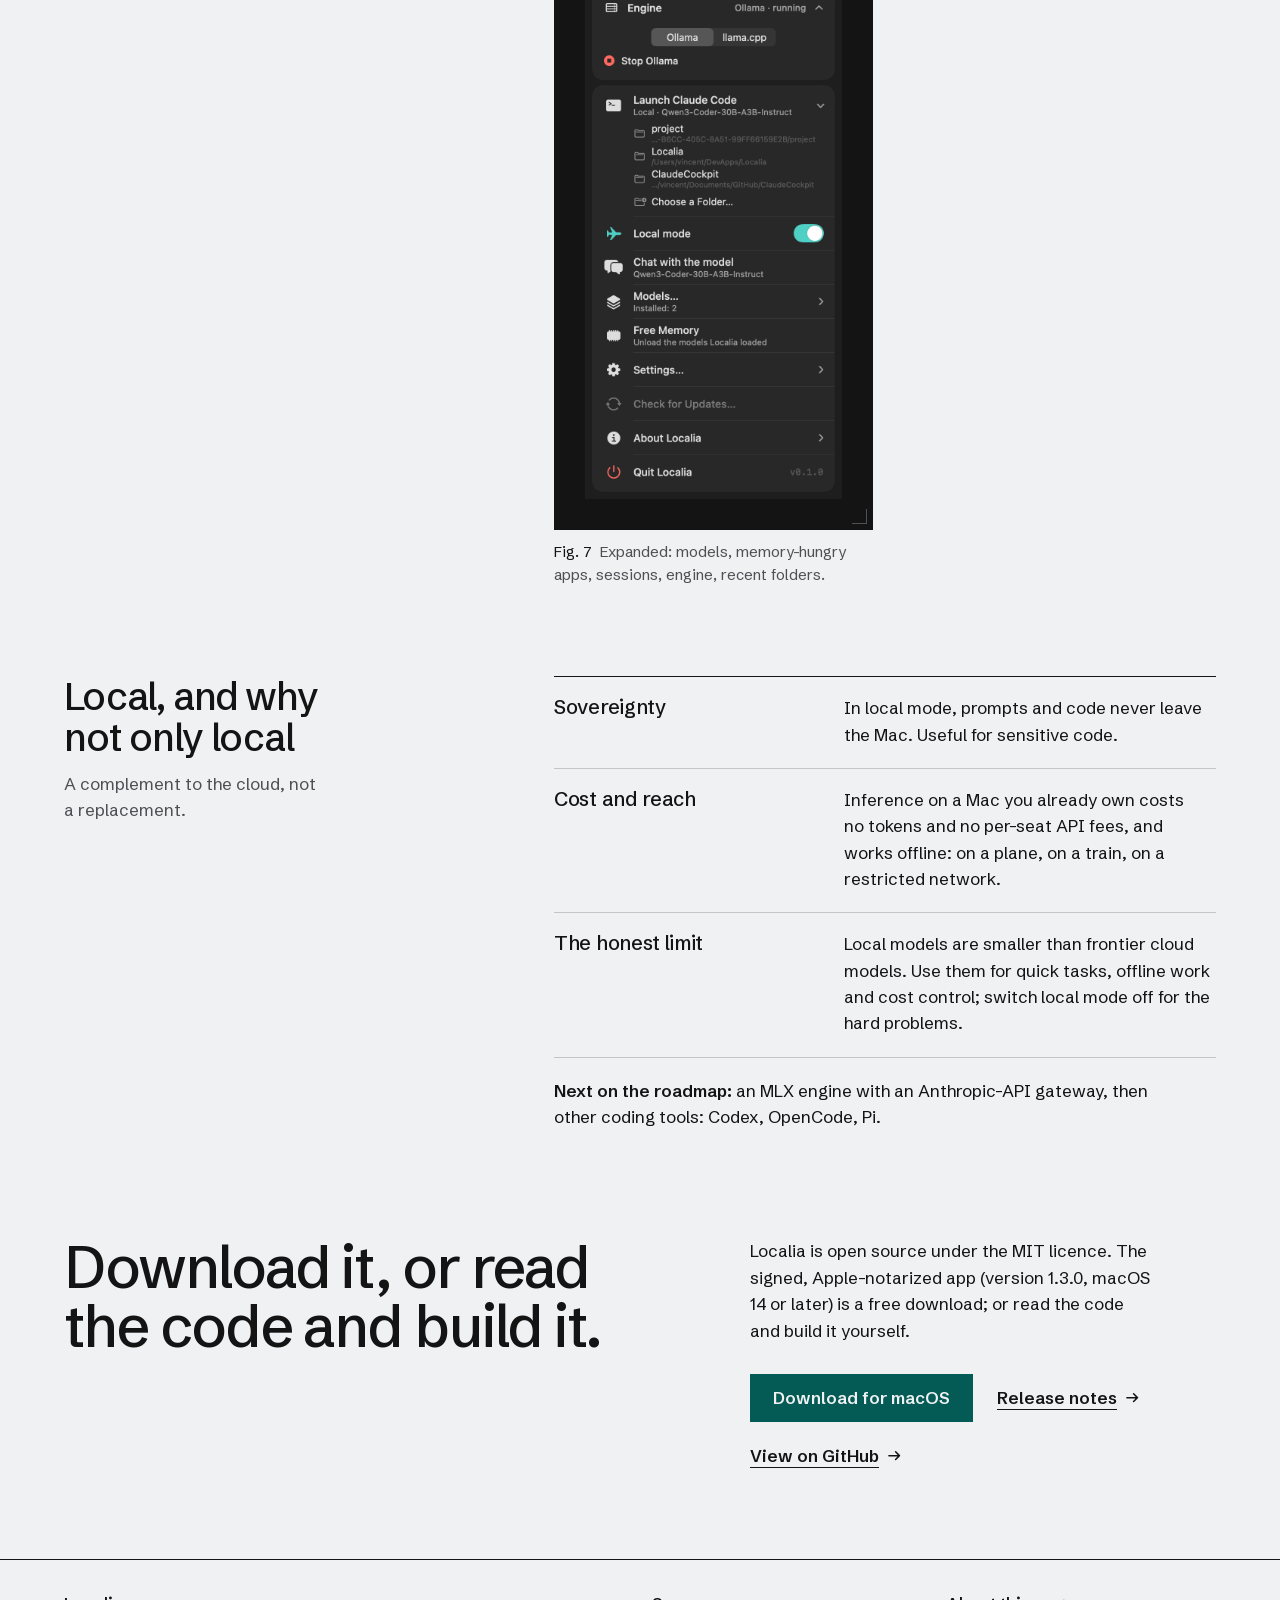
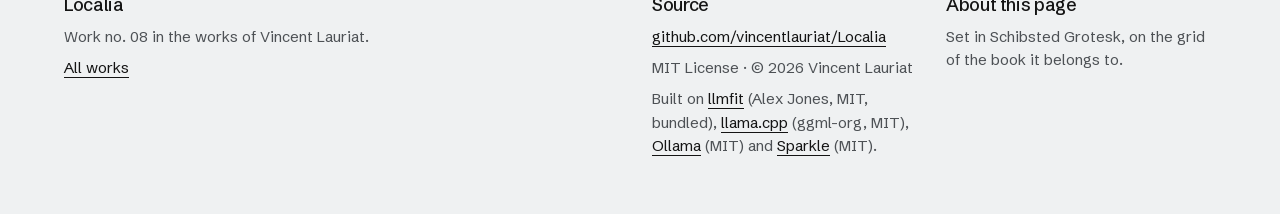
==== commit 29460039: "chore: Localia 1.3.0 download links" ====
--- a/Localia/index.html
+++ b/Localia/index.html
@@ -67,8 +67,8 @@
 <div class="t-left">
 <p class="thesis"><span class="en">Airplane mode for AI: one switch, and Claude Code runs on your Mac.</span><span class="fr">Le mode avion de l'IA : un interrupteur, et Claude Code tourne sur votre Mac.</span><span class="zh">AI 的飛航模式：一個開關，Claude Code 就在你的 Mac 上執行。</span></p>
 <p class='lede'><span class="en">Running models locally is fiddly: pick one that fits your RAM, install an engine, download gigabytes, wire Claude Code to a local server. Pick wrong and it crawls, or the Mac swaps. Localia does each step for you, measures what your Mac can really hold, and keeps every prompt and every line of code on the machine.</span><span class="fr">Faire tourner des modèles en local est laborieux : en choisir un qui tient dans la RAM, installer un moteur, télécharger des gigaoctets, brancher Claude Code sur un serveur local. Un mauvais choix et tout rame, ou le Mac swappe. Localia fait chaque étape pour vous, mesure ce que votre Mac peut vraiment tenir, et garde chaque prompt et chaque ligne de code sur la machine.</span><span class="zh">在本機執行模型很麻煩：要挑一個放得進記憶體的模型、安裝引擎、下載數 GB 檔案，再把 Claude Code 接到本機伺服器。選錯了就會很慢，或讓 Mac 開始使用置換空間。Localia 替你完成每一步，實際量測你的 Mac 能承載多少，並讓每個提示與每一行程式碼都留在這台機器上。</span></p>
-<div class="acts"><a class="btn" href="https://github.com/vincentlauriat/Localia/releases/download/v1.2.0/Localia-1.2.0.dmg"><span class="en">Download for macOS</span><span class="fr">Télécharger pour macOS</span><span class="zh">下載 macOS 版</span></a><a class="lnk" href="https://github.com/vincentlauriat/Localia"><span class="en">View on GitHub</span><span class="fr">Voir sur GitHub</span><span class="zh">在 GitHub 上查看</span><svg class="arw" viewBox="0 0 16 16" aria-hidden="true"><path d="M2 8h11M9 4l4 4-4 4"/></svg></a><a class="lnk" href="#pick"><span class="en">How it works</span><span class="fr">Comment ça marche</span><span class="zh">運作原理</span><svg class="arw" viewBox="0 0 16 16" aria-hidden="true"><path d="M2 8h11M9 4l4 4-4 4"/></svg></a></div>
-<dl class="facts"><div><dt><span class="en">Status</span><span class="fr">Statut</span><span class="zh">狀態</span></dt><dd><span class="en">Version 1.2.0, with a new simple mode for non-experts · signed and notarized by Apple · <a href="https://github.com/vincentlauriat/Localia/releases/tag/v1.2.0">release notes</a></span><span class="fr">Version 1.2.0, avec un nouveau mode simple pour les non-spécialistes · signée et notarisée par Apple · <a href="https://github.com/vincentlauriat/Localia/releases/tag/v1.2.0">notes de version</a></span><span class="zh">版本 1.2.0，新增適合一般使用者的簡易模式 · 已由 Apple 簽署並公證 · <a href="https://github.com/vincentlauriat/Localia/releases/tag/v1.2.0">版本說明</a></span></dd></div><div><dt><span class="en">Requires</span><span class="fr">Configuration</span><span class="zh">需求</span></dt><dd><span class="en">macOS 14 or later, tuned for Apple Silicon</span><span class="fr">macOS 14 ou ultérieur, optimisé pour Apple Silicon</span><span class="zh">macOS 14 以上，針對 Apple Silicon 最佳化</span></dd></div><div><dt><span class="en">Engines</span><span class="fr">Moteurs</span><span class="zh">引擎</span></dt><dd>Ollama · llama.cpp · MLX</dd></div><div><dt><span class="en">Privacy</span><span class="fr">Confidentialité</span><span class="zh">隱私</span></dt><dd><span class="en">No telemetry; in local mode nothing leaves the Mac</span><span class="fr">Aucune télémétrie ; en mode local, rien ne quitte le Mac</span><span class="zh">無遙測；本機模式下沒有任何資料離開 Mac</span></dd></div><div><dt><span class="en">Interface</span><span class="fr">Interface</span><span class="zh">介面語言</span></dt><dd><span class="en">English, French</span><span class="fr">Anglais, français</span><span class="zh">英文、法文（無中文介面）</span></dd></div><div><dt><span class="en">Licence</span><span class="fr">Licence</span><span class="zh">授權</span></dt><dd>MIT</dd></div></dl>
+<div class="acts"><a class="btn" href="https://github.com/vincentlauriat/Localia/releases/download/v1.3.0/Localia-1.3.0.dmg"><span class="en">Download for macOS</span><span class="fr">Télécharger pour macOS</span><span class="zh">下載 macOS 版</span></a><a class="lnk" href="https://github.com/vincentlauriat/Localia"><span class="en">View on GitHub</span><span class="fr">Voir sur GitHub</span><span class="zh">在 GitHub 上查看</span><svg class="arw" viewBox="0 0 16 16" aria-hidden="true"><path d="M2 8h11M9 4l4 4-4 4"/></svg></a><a class="lnk" href="#pick"><span class="en">How it works</span><span class="fr">Comment ça marche</span><span class="zh">運作原理</span><svg class="arw" viewBox="0 0 16 16" aria-hidden="true"><path d="M2 8h11M9 4l4 4-4 4"/></svg></a></div>
+<dl class="facts"><div><dt><span class="en">Status</span><span class="fr">Statut</span><span class="zh">狀態</span></dt><dd><span class="en">Version 1.3.0, with local usage statistics (tokens, speed, request log) · signed and notarized by Apple · <a href="https://github.com/vincentlauriat/Localia/releases/tag/v1.3.0">release notes</a></span><span class="fr">Version 1.3.0, avec des statistiques d'usage locales (tokens, vitesse, journal des requêtes) · signée et notarisée par Apple · <a href="https://github.com/vincentlauriat/Localia/releases/tag/v1.3.0">notes de version</a></span><span class="zh">版本 1.3.0，新增本機使用統計（token、速度、請求記錄） · 已由 Apple 簽署並公證 · <a href="https://github.com/vincentlauriat/Localia/releases/tag/v1.3.0">版本說明</a></span></dd></div><div><dt><span class="en">Requires</span><span class="fr">Configuration</span><span class="zh">需求</span></dt><dd><span class="en">macOS 14 or later, tuned for Apple Silicon</span><span class="fr">macOS 14 ou ultérieur, optimisé pour Apple Silicon</span><span class="zh">macOS 14 以上，針對 Apple Silicon 最佳化</span></dd></div><div><dt><span class="en">Engines</span><span class="fr">Moteurs</span><span class="zh">引擎</span></dt><dd>Ollama · llama.cpp · MLX</dd></div><div><dt><span class="en">Privacy</span><span class="fr">Confidentialité</span><span class="zh">隱私</span></dt><dd><span class="en">No telemetry; in local mode nothing leaves the Mac</span><span class="fr">Aucune télémétrie ; en mode local, rien ne quitte le Mac</span><span class="zh">無遙測；本機模式下沒有任何資料離開 Mac</span></dd></div><div><dt><span class="en">Interface</span><span class="fr">Interface</span><span class="zh">介面語言</span></dt><dd><span class="en">English, French</span><span class="fr">Anglais, français</span><span class="zh">英文、法文（無中文介面）</span></dd></div><div><dt><span class="en">Licence</span><span class="fr">Licence</span><span class="zh">授權</span></dt><dd>MIT</dd></div></dl>
 </div>
 <div class="t-right"><figure class="plate"><div class="pl"><img class="en" src="img/panel-on-light-en.png" alt="The Localia menu-bar panel with local mode on: 24 words per second, 9.6 GB of free memory, Qwen3-Coder-30B-A3B-Instruct running on Ollama." width="680" height="1640" loading="lazy" decoding="async"><img class="fr" src="img/panel-on-light-fr.png" alt="Le panneau de Localia dans la barre de menus, mode local activé : 24 mots par seconde, 9,6 Go de mémoire libre, Qwen3-Coder-30B-A3B-Instruct sur Ollama." width="680" height="1640" loading="lazy" decoding="async"><img class="zh" src="img/panel-on-light-en.png" alt="Localia 選單列面板，本機模式已開啟：每秒 24 個字、9.6 GB 可用記憶體，Qwen3-Coder-30B-A3B-Instruct 在 Ollama 上執行。" width="680" height="1640" loading="lazy" decoding="async"></div><figcaption><span class="fg"><span class="en">Fig.</span><span class="fr">Fig.</span><span class="zh">圖</span> 1</span><span class="en">The menu-bar panel, local mode on. Speed in words per second, free memory, the loaded model and its engine.</span><span class="fr">Le panneau de la barre de menus, mode local activé. Vitesse en mots par seconde, mémoire libre, le modèle chargé et son moteur.</span><span class="zh">選單列面板，本機模式開啟。以每秒字數顯示速度，並列出可用記憶體、已載入的模型與其引擎。（App 介面為英文。）</span></figcaption></figure></div>
 </div></section>
@@ -80,7 +80,7 @@
 <svg class="dgm" viewBox="0 0 560 650" aria-hidden="true" focusable="false"><rect x="24" y="22" width="60" height="30" class="fa"/><rect x="56" y="26" width="24" height="22" class="knob"/><text x="100" y="36" class="t en">Local mode: on</text><text x="100" y="36" class="t fr">Mode local : activé</text><text x="100" y="36" class="t zh">本機模式：開啟</text><text x="100" y="58" class="c en">one switch, like airplane mode; its scope is a setting</text><text x="100" y="58" class="c fr">un interrupteur, comme le mode avion ; portée réglable</text><text x="100" y="58" class="c zh">一個開關，就像飛航模式；作用範圍可設定</text><path class="s" d="M24 37H12V278"/><path class="s" d="M12 150H22M15 144l7 6-7 6M12 278H22M15 272l7 6-7 6"/><rect x="24" y="104" width="512" height="92" class="box"/><text x="44" y="134" class="t en">Localia&#x27;s sessions</text><text x="44" y="134" class="t fr">Sessions de Localia</text><text x="44" y="134" class="t zh">Localia 的工作階段</text><text x="516" y="134" class="c en" text-anchor="end">default</text><text x="516" y="134" class="c fr" text-anchor="end">par défaut</text><text x="516" y="134" class="c zh" text-anchor="end">預設</text><text x="44" y="158" class="m">CLAUDE_CONFIG_DIR → Localia/claude-config</text><text x="44" y="180" class="c en">isolated config: your ~/.claude is never touched</text><text x="44" y="180" class="c fr">config isolée : votre ~/.claude n&#x27;est jamais modifié</text><text x="44" y="180" class="c zh">獨立設定：絕不動到你的 ~/.claude</text><text x="44" y="220" class="c it en">or</text><text x="44" y="220" class="c it fr">ou</text><text x="44" y="220" class="c it zh">或</text><rect x="24" y="232" width="512" height="92" class="box"/><text x="44" y="262" class="t en">Every claude, in any terminal</text><text x="44" y="262" class="t fr">Chaque claude, dans tout terminal</text><text x="44" y="262" class="t zh">任何終端機裡的每個 claude</text><text x="516" y="262" class="c en" text-anchor="end">opt-in</text><text x="516" y="262" class="c fr" text-anchor="end">sur option</text><text x="516" y="262" class="c zh" text-anchor="end">選用</text><text x="44" y="286" class="m">~/.zshrc block → shell/claude.zsh</text><text x="44" y="308" class="c en">reversible shim: backup first, removable in one click</text><text x="44" y="308" class="c fr">shim réversible : sauvegarde d&#x27;abord, retrait en un clic</text><text x="44" y="308" class="c zh">可還原的 shim：先備份，一鍵移除</text><path class="s" d="M536 150H548V344H220V356M536 278H548M215 349l5 7 5-7"/><rect x="24" y="364" width="408" height="92" class="box strong"/><text x="44" y="394" class="t">Claude Code</text><text x="44" y="418" class="m">ANTHROPIC_BASE_URL=http://127.0.0.1:…</text><text x="44" y="440" class="c en">the model&#x27;s real context window, up to 65,536</text><text x="44" y="440" class="c fr">la vraie fenêtre du modèle, jusqu&#x27;à 65 536</text><text x="44" y="440" class="c zh">模型的實際上下文視窗，最多 65,536</text><path class="s2 dash" d="M432 410H462"/><path class="ac" d="M440 402l14 16M454 402l-14 16"/><path class="s2" d="M478 414h44a10 10 0 0 0 0-20 14 14 0 0 0-26-6 11 11 0 0 0-18 8 9 9 0 0 0 0 18Z"/><text x="500" y="440" class="c sm en" text-anchor="middle">no silent</text><text x="500" y="440" class="c sm fr" text-anchor="middle">pas de repli</text><text x="500" y="440" class="c sm zh" text-anchor="middle">不會悄悄</text><text x="500" y="456" class="c sm en" text-anchor="middle">fallback</text><text x="500" y="456" class="c sm fr" text-anchor="middle">silencieux</text><text x="500" y="456" class="c sm zh" text-anchor="middle">改用雲端</text><path class="s" d="M220 456V500M215 493l5 7 5-7"/><rect x="24" y="500" width="512" height="132" class="bound"/><text x="44" y="528" class="t en">127.0.0.1 · this Mac only</text><text x="44" y="528" class="t fr">127.0.0.1 · ce Mac seulement</text><text x="44" y="528" class="t zh">127.0.0.1 · 僅限這台 Mac</text><rect x="44" y="546" width="152" height="68" class="box"/><text x="60" y="574" class="t">Ollama</text><text x="60" y="598" class="m">:11434 Q4_K_M</text><rect x="220" y="546" width="152" height="68" class="box"/><text x="236" y="574" class="t">llama.cpp</text><text x="236" y="598" class="m">:11435 Q4_K_M</text><rect x="396" y="546" width="152" height="68" class="box"/><text x="412" y="574" class="t">MLX</text><text x="412" y="598" class="m">:11436 4-bit</text></svg><p class="vh"><span class="en">Diagram: the local-mode switch reaches Claude Code either through Localia's own sessions, with an isolated config, or through a shell shim for every claude command. Claude Code then talks to Ollama on port 11434, llama.cpp on port 11435 or MLX on port 11436, on 127.0.0.1, and never falls back silently to the cloud.</span><span class="fr">Schéma : l'interrupteur du mode local atteint Claude Code soit par les sessions de Localia, avec une configuration isolée, soit par un shim du shell pour chaque commande claude. Claude Code parle alors à Ollama sur le port 11434, à llama.cpp sur le port 11435 ou à MLX sur le port 11436, sur 127.0.0.1, sans jamais se rabattre en silence sur le cloud.</span><span class="zh">圖示：本機模式開關透過兩種方式作用於 Claude Code：Localia 自己的工作階段（使用獨立設定），或為每個 claude 指令加上的 shell shim。Claude Code 接著連到 127.0.0.1 上的 Ollama（連接埠 11434）、llama.cpp（連接埠 11435）或 MLX（連接埠 11436），絕不會悄悄改用雲端。</span></p></div><figcaption><span class="fg"><span class="en">Fig.</span><span class="fr">Fig.</span><span class="zh">圖</span> 4</span><span class="en">Two scopes, one destination. Both engines listen on the loopback address only.</span><span class="fr">Deux portées, une seule destination. Les deux moteurs n'écoutent que sur l'adresse de bouclage.</span><span class="zh">兩種範圍，同一個目的地。兩個引擎都只在迴路位址上監聽。</span></figcaption></figure></div><ul class="specs"><li><h3><span class="en">Localia's sessions only</span><span class="fr">Sessions de Localia uniquement</span><span class="zh">僅限 Localia 的工作階段</span></h3><div><p><span class="en">The default. Sessions launched from the menu bar get an isolated config, so your own <code>~/.claude</code> is never touched and no Anthropic account is needed.</span><span class="fr">Le réglage par défaut. Les sessions lancées depuis la barre de menus reçoivent une configuration isolée : votre <code>~/.claude</code> n'est jamais modifié et aucun compte Anthropic n'est nécessaire.</span><span class="zh">預設值。從選單列啟動的工作階段使用獨立設定，因此絕不會動到你自己的 <code>~/.claude</code>，也不需要 Anthropic 帳號。</span></p></div></li><li><h3><span class="en">Every claude you type</span><span class="fr">Chaque claude que vous tapez</span><span class="zh">你輸入的每個 claude</span></h3><div><p><span class="en">Opt-in. A marked block in <code>~/.zshrc</code> loads a small shim, so <code>claude</code> in any terminal follows the switch. While local mode is on, it never falls back silently to the cloud.</span><span class="fr">Sur option. Un bloc balisé dans <code>~/.zshrc</code> charge un petit shim : <code>claude</code>, dans n'importe quel terminal, suit l'interrupteur. Tant que le mode local est activé, il ne se rabat jamais en silence sur le cloud.</span><span class="zh">選用。<code>~/.zshrc</code> 中一段有標記的區塊會載入一個小型 shim，讓任何終端機裡的 <code>claude</code> 都跟隨開關。本機模式開啟時，絕不會悄悄改用雲端。</span></p></div></li></ul><p><span class="en">This is the whole block Localia adds to <code>~/.zshrc</code>. A backup of the file is taken first, and the "Remove Localia from my shell" button, in Settings, deletes exactly these three lines.</span><span class="fr">Voici tout le bloc que Localia ajoute à <code>~/.zshrc</code>. Une sauvegarde du fichier est faite avant, et le bouton « Retirer Localia de mon shell », dans les Réglages, supprime exactement ces trois lignes.</span><span class="zh">這就是 Localia 加入 <code>~/.zshrc</code> 的完整區塊。寫入前會先備份該檔案，而「設定」中的「Remove Localia from my shell」按鈕只會刪除這三行。</span></p><pre><code># &gt;&gt;&gt; localia &gt;&gt;&gt;
 [ -f &quot;$HOME/Library/Application Support/Localia/shell/claude.zsh&quot; ] &amp;&amp; source &quot;$HOME/Library/Application Support/Localia/shell/claude.zsh&quot;
 # &lt;&lt;&lt; localia &lt;&lt;&lt;</code></pre></div></div></section><section class="chapter" id="specs"><div class="wrap g12"><div class="ch-head"><h2><span class="en">Specifications</span><span class="fr">Caractéristiques</span><span class="zh">規格</span></h2><p><span class="en">The numbers behind the switch.</span><span class="fr">Les chiffres derrière l'interrupteur.</span><span class="zh">開關背後的數字。</span></p></div><div class="ch-body"><div class="tbl-wrap"><table class="tbl"><thead><tr><th><span class="en">Item</span><span class="fr">Élément</span><span class="zh">項目</span></th><th><span class="en">Value</span><span class="fr">Valeur</span><span class="zh">數值</span></th></tr></thead><tbody><tr><td><span class="en">Engines</span><span class="fr">Moteurs</span><span class="zh">引擎</span></td><td><span class="en">Ollama (official release) · llama.cpp (official ggml-org macOS arm64 build) · MLX (mlx-lm, 4-bit models from mlx-community)</span><span class="fr">Ollama (version officielle) · llama.cpp (build officiel ggml-org macOS arm64) · MLX (mlx-lm, modèles 4 bits de mlx-community)</span><span class="zh">Ollama（官方版本）· llama.cpp（ggml-org 官方 macOS arm64 版本）· MLX（mlx-lm，mlx-community 的 4 位元模型）</span></td></tr><tr><td><span class="en">Local endpoints</span><span class="fr">Points d'accès locaux</span><span class="zh">本機端點</span></td><td><code>127.0.0.1:11434</code> Ollama · <code>127.0.0.1:11435</code> llama.cpp · <code>127.0.0.1:11436</code> MLX</td></tr><tr><td><span class="en">Quantisation</span><span class="fr">Quantification</span><span class="zh">量化</span></td><td><code>Q4_K_M</code></td></tr><tr><td><span class="en">Context window</span><span class="fr">Fenêtre de contexte</span><span class="zh">上下文視窗</span></td><td><span class="en">The model's real context window (trained length, capped at 65,536), passed as CLAUDE_CODE_MAX_CONTEXT_TOKENS</span><span class="fr">La vraie fenêtre du modèle (longueur d'entraînement, plafonnée à 65 536), transmise via CLAUDE_CODE_MAX_CONTEXT_TOKENS</span><span class="zh">模型的實際上下文視窗（訓練長度，上限 65,536），透過 CLAUDE_CODE_MAX_CONTEXT_TOKENS 傳遞</span></td></tr><tr><td><span class="en">Model fit</span><span class="fr">Adéquation</span><span class="zh">模型適配</span></td><td><span class="en">llmfit 1.1.20, corrected with Metal <code>recommendedMaxWorkingSetSize</code></span><span class="fr">llmfit 1.1.20, corrigé par le <code>recommendedMaxWorkingSetSize</code> de Metal</span><span class="zh">llmfit 1.1.20，以 Metal 的 <code>recommendedMaxWorkingSetSize</code> 修正</span></td></tr><tr><td><span class="en">Speed floor</span><span class="fr">Vitesse plancher</span><span class="zh">速度下限</span></td><td><span class="en">about 15 tokens/s; slower models are flagged</span><span class="fr">environ 15 tokens/s ; en dessous, le modèle est signalé</span><span class="zh">約每秒 15 個 token；更慢的模型會被標示</span></td></tr><tr><td><span class="en">Downloads</span><span class="fr">Téléchargements</span><span class="zh">下載</span></td><td><span class="en">SHA-256 verified, atomic, cancellable; no Homebrew</span><span class="fr">vérifiés en SHA-256, atomiques, annulables ; sans Homebrew</span><span class="zh">SHA-256 驗證、原子寫入、可取消；無需 Homebrew</span></td></tr><tr><td><span class="en">Terminals</span><span class="fr">Terminaux</span><span class="zh">終端機</span></td><td>Terminal · iTerm2 · Ghostty</td></tr><tr><td><span class="en">Local launchers</span><span class="fr">Lanceurs locaux</span><span class="zh">本機啟動器</span></td><td><span class="en">Claude Code · Codex (Ollama or llama.cpp, not MLX) · OpenCode · Pi; a gateway built into the app lets Claude Code talk to MLX</span><span class="fr">Claude Code · Codex (Ollama ou llama.cpp, pas MLX) · OpenCode · Pi ; une passerelle intégrée à l'app permet à Claude Code de parler à MLX</span><span class="zh">Claude Code · Codex（Ollama 或 llama.cpp，不支援 MLX）· OpenCode · Pi；App 內建的閘道讓 Claude Code 能與 MLX 通訊</span></td></tr><tr><td><span class="en">Network</span><span class="fr">Réseau</span><span class="zh">網路</span></td><td><span class="en">Only what you trigger: engine, model and llmfit downloads; update checks. No telemetry.</span><span class="fr">Seulement ce que vous déclenchez : téléchargement du moteur, des modèles et de llmfit ; vérification des mises à jour. Aucune télémétrie.</span><span class="zh">只有你觸發的連線：下載引擎、模型與 llmfit；以及檢查更新。無遙測。</span></td></tr><tr><td><span class="en">System</span><span class="fr">Système</span><span class="zh">系統</span></td><td><span class="en">macOS 14+, tuned for Apple Silicon</span><span class="fr">macOS 14+, optimisé pour Apple Silicon</span><span class="zh">macOS 14 以上，針對 Apple Silicon 最佳化</span></td></tr></tbody></table></div></div></div></section><section class="chapter" id="panel"><div class="wrap g12"><div class="ch-head"><h2><span class="en">The panel</span><span class="fr">Le panneau</span><span class="zh">面板</span></h2><p><span class="en">Real renders of the menu-bar panel, in the app's language for this page.</span><span class="fr">Des rendus réels du panneau, dans la langue de l'app correspondant à cette page.</span><span class="zh">選單列面板的實際畫面。App 只有英文與法文介面，此處顯示英文版。</span></p></div><div class="ch-body"><div class="plates"><figure class="plate"><div class="pl"><img class="en" src="img/panel-off-light-en.png" alt="The panel with local mode off: Claude Code launches on Anthropic&#x27;s cloud." width="680" height="1640" loading="lazy" decoding="async"><img class="fr" src="img/panel-off-light-fr.png" alt="Le panneau, mode local désactivé : Claude Code se lance sur le cloud d&#x27;Anthropic." width="680" height="1640" loading="lazy" decoding="async"><img class="zh" src="img/panel-off-light-en.png" alt="本機模式關閉時的面板：Claude Code 在 Anthropic 雲端啟動。" width="680" height="1640" loading="lazy" decoding="async"></div><figcaption><span class="fg"><span class="en">Fig.</span><span class="fr">Fig.</span><span class="zh">圖</span> 5</span><span class="en">Local mode off.</span><span class="fr">Mode local désactivé.</span><span class="zh">本機模式關閉。</span></figcaption></figure><figure class="plate ink"><div class="pl"><img class="en" src="img/panel-on-dark-en.png" alt="The panel in dark mode with local mode on." width="680" height="1640" loading="lazy" decoding="async"><img class="fr" src="img/panel-on-dark-fr.png" alt="Le panneau en mode sombre, mode local activé." width="680" height="1640" loading="lazy" decoding="async"><img class="zh" src="img/panel-on-dark-en.png" alt="深色模式下、本機模式開啟時的面板。" width="680" height="1640" loading="lazy" decoding="async"></div><figcaption><span class="fg"><span class="en">Fig.</span><span class="fr">Fig.</span><span class="zh">圖</span> 6</span><span class="en">Local mode on, dark appearance.</span><span class="fr">Mode local activé, apparence sombre.</span><span class="zh">本機模式開啟，深色外觀。</span></figcaption></figure><figure class="plate ink"><div class="pl"><img class="en" src="img/panel-on-expanded-dark-en.png" alt="The expanded panel: installed models, memory-hungry apps (Google Chrome, Microsoft Teams), running sessions, engine choice between Ollama and llama.cpp, and recent folders for Claude Code." width="680" height="2446" loading="lazy" decoding="async"><img class="fr" src="img/panel-on-expanded-dark-fr.png" alt="Le panneau déplié : modèles installés, apps gourmandes en mémoire (Google Chrome, Microsoft Teams), sessions en cours, choix du moteur entre Ollama et llama.cpp, et dossiers récents pour Claude Code." width="680" height="2446" loading="lazy" decoding="async"><img class="zh" src="img/panel-on-expanded-dark-en.png" alt="展開的面板：已安裝的模型、佔用大量記憶體的 App（Google Chrome、Microsoft Teams）、執行中的工作階段、Ollama 與 llama.cpp 引擎切換，以及 Claude Code 的最近資料夾。" width="680" height="2446" loading="lazy" decoding="async"></div><figcaption><span class="fg"><span class="en">Fig.</span><span class="fr">Fig.</span><span class="zh">圖</span> 7</span><span class="en">Expanded: models, memory-hungry apps, sessions, engine, recent folders.</span><span class="fr">Déplié : modèles, apps gourmandes, sessions, moteur, dossiers récents.</span><span class="zh">展開：模型、耗記憶體的 App、工作階段、引擎、最近資料夾。</span></figcaption></figure></div></div></div></section><section class="chapter" id="why"><div class="wrap g12"><div class="ch-head"><h2><span class="en">Local, and why not only local</span><span class="fr">Le local, et pourquoi pas seulement</span><span class="zh">本機，但不只本機</span></h2><p><span class="en">A complement to the cloud, not a replacement.</span><span class="fr">Un complément au cloud, pas un remplaçant.</span><span class="zh">是雲端的補充，而非取代。</span></p></div><div class="ch-body"><ul class="specs"><li><h3><span class="en">Sovereignty</span><span class="fr">Souveraineté</span><span class="zh">資料自主</span></h3><div><p><span class="en">In local mode, prompts and code never leave the Mac. Useful for sensitive code.</span><span class="fr">En mode local, prompts et code ne quittent jamais le Mac. Utile pour le code sensible.</span><span class="zh">本機模式下，提示與程式碼從不離開 Mac。適合處理敏感程式碼。</span></p></div></li><li><h3><span class="en">Cost and reach</span><span class="fr">Coût et portée</span><span class="zh">成本與可用性</span></h3><div><p><span class="en">Inference on a Mac you already own costs no tokens and no per-seat API fees, and works offline: on a plane, on a train, on a restricted network.</span><span class="fr">L'inférence sur un Mac que vous possédez déjà ne coûte aucun token ni frais d'API par poste, et fonctionne hors ligne : en avion, en train, sur un réseau restreint.</span><span class="zh">在你已擁有的 Mac 上推論，不花 token，也沒有按席位計費的 API 費用，且可離線使用：飛機上、火車上、受限網路中皆可。</span></p></div></li><li><h3><span class="en">The honest limit</span><span class="fr">La limite, honnêtement</span><span class="zh">坦白說的限制</span></h3><div><p><span class="en">Local models are smaller than frontier cloud models. Use them for quick tasks, offline work and cost control; switch local mode off for the hard problems.</span><span class="fr">Les modèles locaux sont plus petits que les modèles de pointe du cloud. Utilisez-les pour les tâches rapides, le travail hors ligne et la maîtrise des coûts ; coupez le mode local pour les problèmes difficiles.</span><span class="zh">本機模型比雲端的前沿模型小。適合快速任務、離線工作與控制成本；遇到困難問題時，關閉本機模式即可。</span></p></div></li></ul><p><span class="en"><b>Next on the roadmap:</b> an MLX engine with an Anthropic-API gateway, then other coding tools: Codex, OpenCode, Pi.</span><span class="fr"><b>Prochaines étapes :</b> un moteur MLX avec une passerelle compatible avec l'API d'Anthropic, puis d'autres outils de code : Codex, OpenCode, Pi.</span><span class="zh"><b>後續規劃：</b>MLX 引擎與相容 Anthropic API 的閘道，接著支援其他程式開發工具：Codex、OpenCode、Pi。</span></p></div></div></section>
-<section class="close"><div class="wrap g12"><h2><span class="en">Download it, or read the code and build it.</span><span class="fr">Téléchargez-la, ou lisez le code et compilez-la.</span><span class="zh">下載使用，或閱讀程式碼自行建置。</span></h2><div class="c-r"><p><span class="en">Localia is open source under the MIT licence. The signed, Apple-notarized app (version 1.2.0, macOS 14 or later) is a free download; or read the code and build it yourself.</span><span class="fr">Localia est open source sous licence MIT. L'app signée et notarisée par Apple (version 1.2.0, macOS 14 ou ultérieur) se télécharge gratuitement ; ou lisez le code et compilez-la vous-même.</span><span class="zh">Localia 以 MIT 授權開源。經簽署並由 Apple 公證的應用程式（版本 1.2.0，macOS 14 以上）可免費下載；也可以閱讀程式碼，自行建置。</span></p><div class="acts"><a class="btn" href="https://github.com/vincentlauriat/Localia/releases/download/v1.2.0/Localia-1.2.0.dmg"><span class="en">Download for macOS</span><span class="fr">Télécharger pour macOS</span><span class="zh">下載 macOS 版</span></a><a class="lnk" href="https://github.com/vincentlauriat/Localia/releases/tag/v1.2.0"><span class="en">Release notes</span><span class="fr">Notes de version</span><span class="zh">版本說明</span><svg class="arw" viewBox="0 0 16 16" aria-hidden="true"><path d="M2 8h11M9 4l4 4-4 4"/></svg></a><a class="lnk" href="https://github.com/vincentlauriat/Localia"><span class="en">View on GitHub</span><span class="fr">Voir sur GitHub</span><span class="zh">在 GitHub 上查看</span><svg class="arw" viewBox="0 0 16 16" aria-hidden="true"><path d="M2 8h11M9 4l4 4-4 4"/></svg></a></div></div></div></section>
+<section class="close"><div class="wrap g12"><h2><span class="en">Download it, or read the code and build it.</span><span class="fr">Téléchargez-la, ou lisez le code et compilez-la.</span><span class="zh">下載使用，或閱讀程式碼自行建置。</span></h2><div class="c-r"><p><span class="en">Localia is open source under the MIT licence. The signed, Apple-notarized app (version 1.3.0, macOS 14 or later) is a free download; or read the code and build it yourself.</span><span class="fr">Localia est open source sous licence MIT. L'app signée et notarisée par Apple (version 1.3.0, macOS 14 ou ultérieur) se télécharge gratuitement ; ou lisez le code et compilez-la vous-même.</span><span class="zh">Localia 以 MIT 授權開源。經簽署並由 Apple 公證的應用程式（版本 1.3.0，macOS 14 以上）可免費下載；也可以閱讀程式碼，自行建置。</span></p><div class="acts"><a class="btn" href="https://github.com/vincentlauriat/Localia/releases/download/v1.3.0/Localia-1.3.0.dmg"><span class="en">Download for macOS</span><span class="fr">Télécharger pour macOS</span><span class="zh">下載 macOS 版</span></a><a class="lnk" href="https://github.com/vincentlauriat/Localia/releases/tag/v1.3.0"><span class="en">Release notes</span><span class="fr">Notes de version</span><span class="zh">版本說明</span><svg class="arw" viewBox="0 0 16 16" aria-hidden="true"><path d="M2 8h11M9 4l4 4-4 4"/></svg></a><a class="lnk" href="https://github.com/vincentlauriat/Localia"><span class="en">View on GitHub</span><span class="fr">Voir sur GitHub</span><span class="zh">在 GitHub 上查看</span><svg class="arw" viewBox="0 0 16 16" aria-hidden="true"><path d="M2 8h11M9 4l4 4-4 4"/></svg></a></div></div></div></section>
 </main>
 <footer class="colophon"><div class="wrap g12"><div class="c1"><h2>Localia</h2><p><span class="en">Work no.</span><span class="fr">Réalisation n°</span><span class="zh">作品編號</span> <span class="num">08</span> <span class="en">in the works of Vincent Lauriat</span><span class="fr">dans les réalisations de Vincent Lauriat</span><span class="zh">收錄於 Vincent Lauriat 作品集</span>.</p><p><a href="https://vincentlauriat.github.io/#w08"><span class="en">All works</span><span class="fr">Toutes les réalisations</span><span class="zh">全部作品</span></a></p></div><div class="c2"><h2><span class="en">Source</span><span class="fr">Source</span><span class="zh">原始碼</span></h2><p><a href="https://github.com/vincentlauriat/Localia">github.com/vincentlauriat/Localia</a></p><p><span class="en">MIT License</span><span class="fr">Licence MIT</span><span class="zh">MIT 授權</span> · © 2026 Vincent Lauriat</p><p><span class="en">Built on <a href="https://github.com/AlexsJones/llmfit">llmfit</a> (Alex Jones, MIT, bundled), <a href="https://github.com/ggml-org/llama.cpp">llama.cpp</a> (ggml-org, MIT), <a href="https://github.com/ollama/ollama">Ollama</a> (MIT) and <a href="https://sparkle-project.org">Sparkle</a> (MIT).</span><span class="fr">Construit avec <a href="https://github.com/AlexsJones/llmfit">llmfit</a> (Alex Jones, MIT, intégré), <a href="https://github.com/ggml-org/llama.cpp">llama.cpp</a> (ggml-org, MIT), <a href="https://github.com/ollama/ollama">Ollama</a> (MIT) et <a href="https://sparkle-project.org">Sparkle</a> (MIT).</span><span class="zh">基於 <a href="https://github.com/AlexsJones/llmfit">llmfit</a>（Alex Jones，MIT，隨附）、<a href="https://github.com/ggml-org/llama.cpp">llama.cpp</a>（ggml-org，MIT）、<a href="https://github.com/ollama/ollama">Ollama</a>（MIT）與 <a href="https://sparkle-project.org">Sparkle</a>（MIT）。</span></p></div><div class="c3"><h2><span class="en">About this page</span><span class="fr">À propos de cette page</span><span class="zh">關於本頁</span></h2><p><span class="en">Set in Schibsted Grotesk, on the grid of the book it belongs to.</span><span class="fr">Composée en Schibsted Grotesk, sur la grille du livre auquel elle appartient.</span><span class="zh">以 Schibsted Grotesk 排版，沿用其所屬作品集的網格。</span></p></div></div></footer>
 <script src="/assets/monograph/v1/monograph.js"></script>
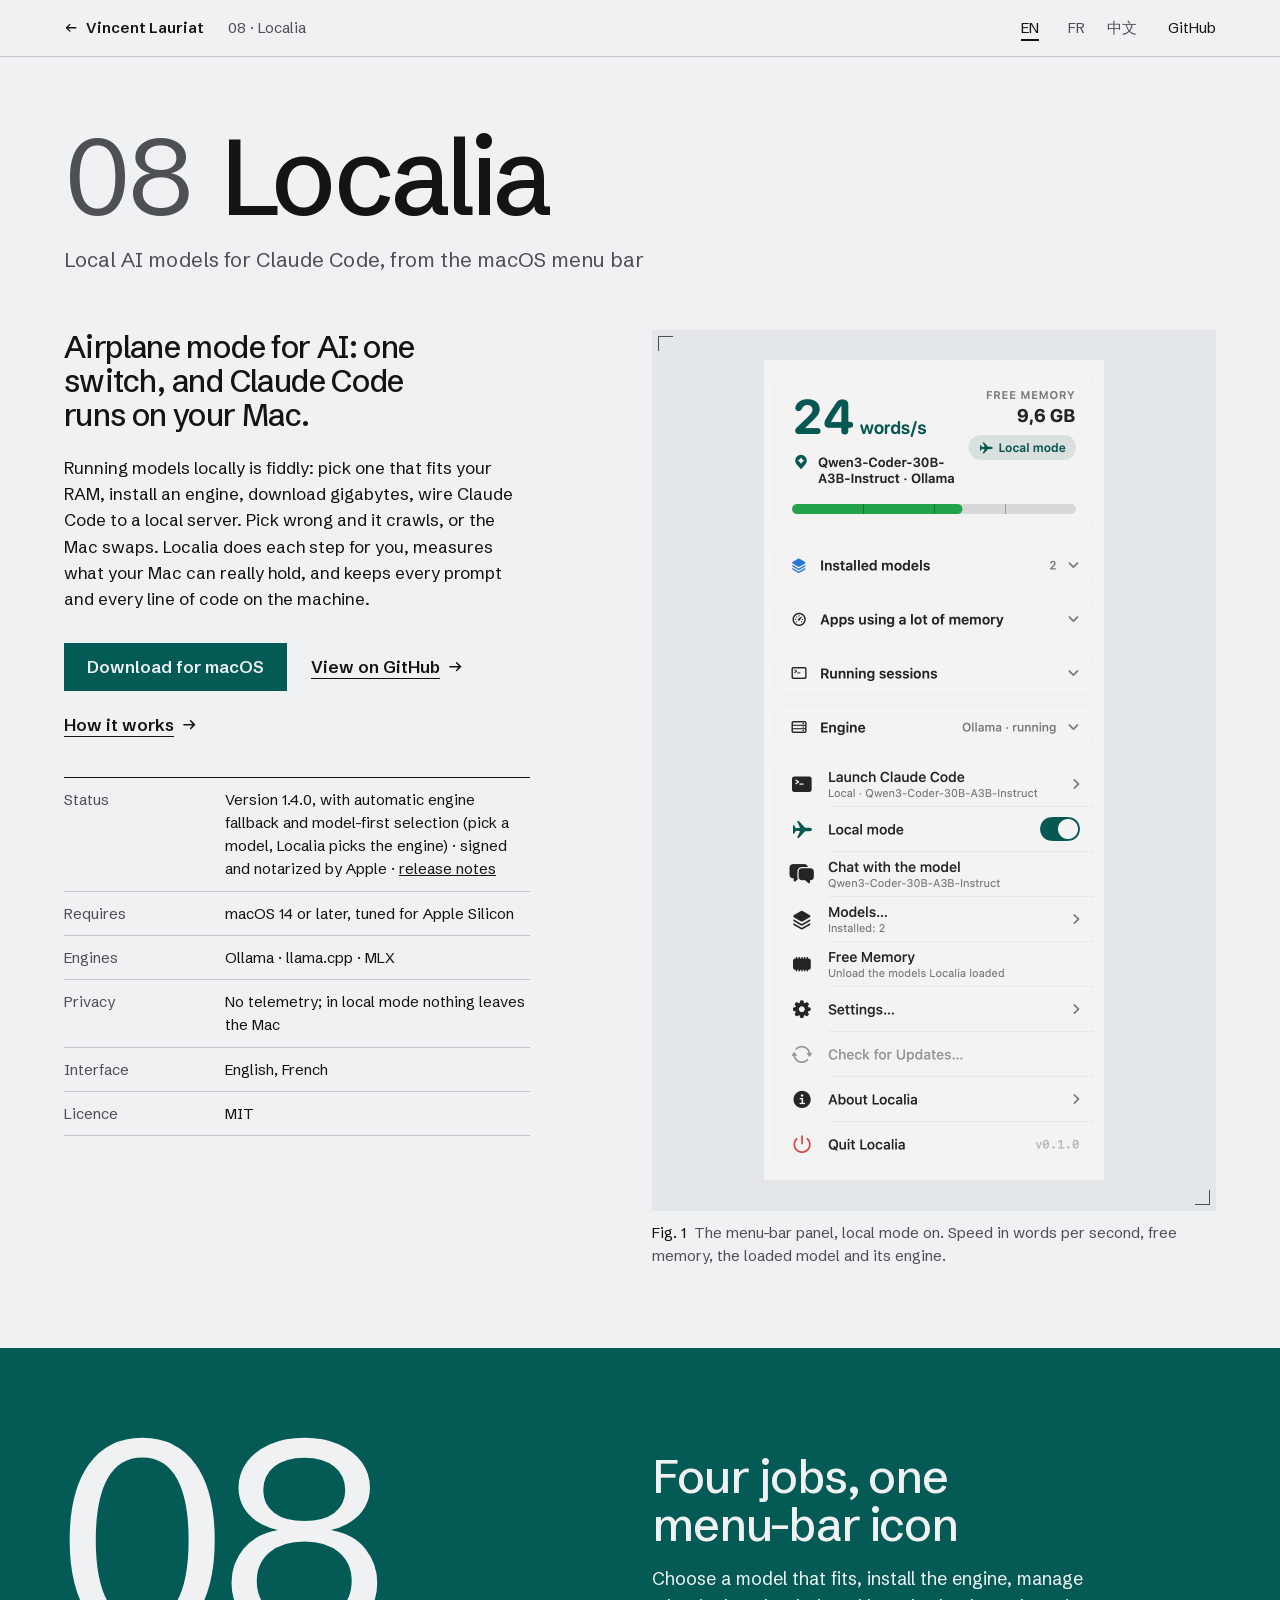
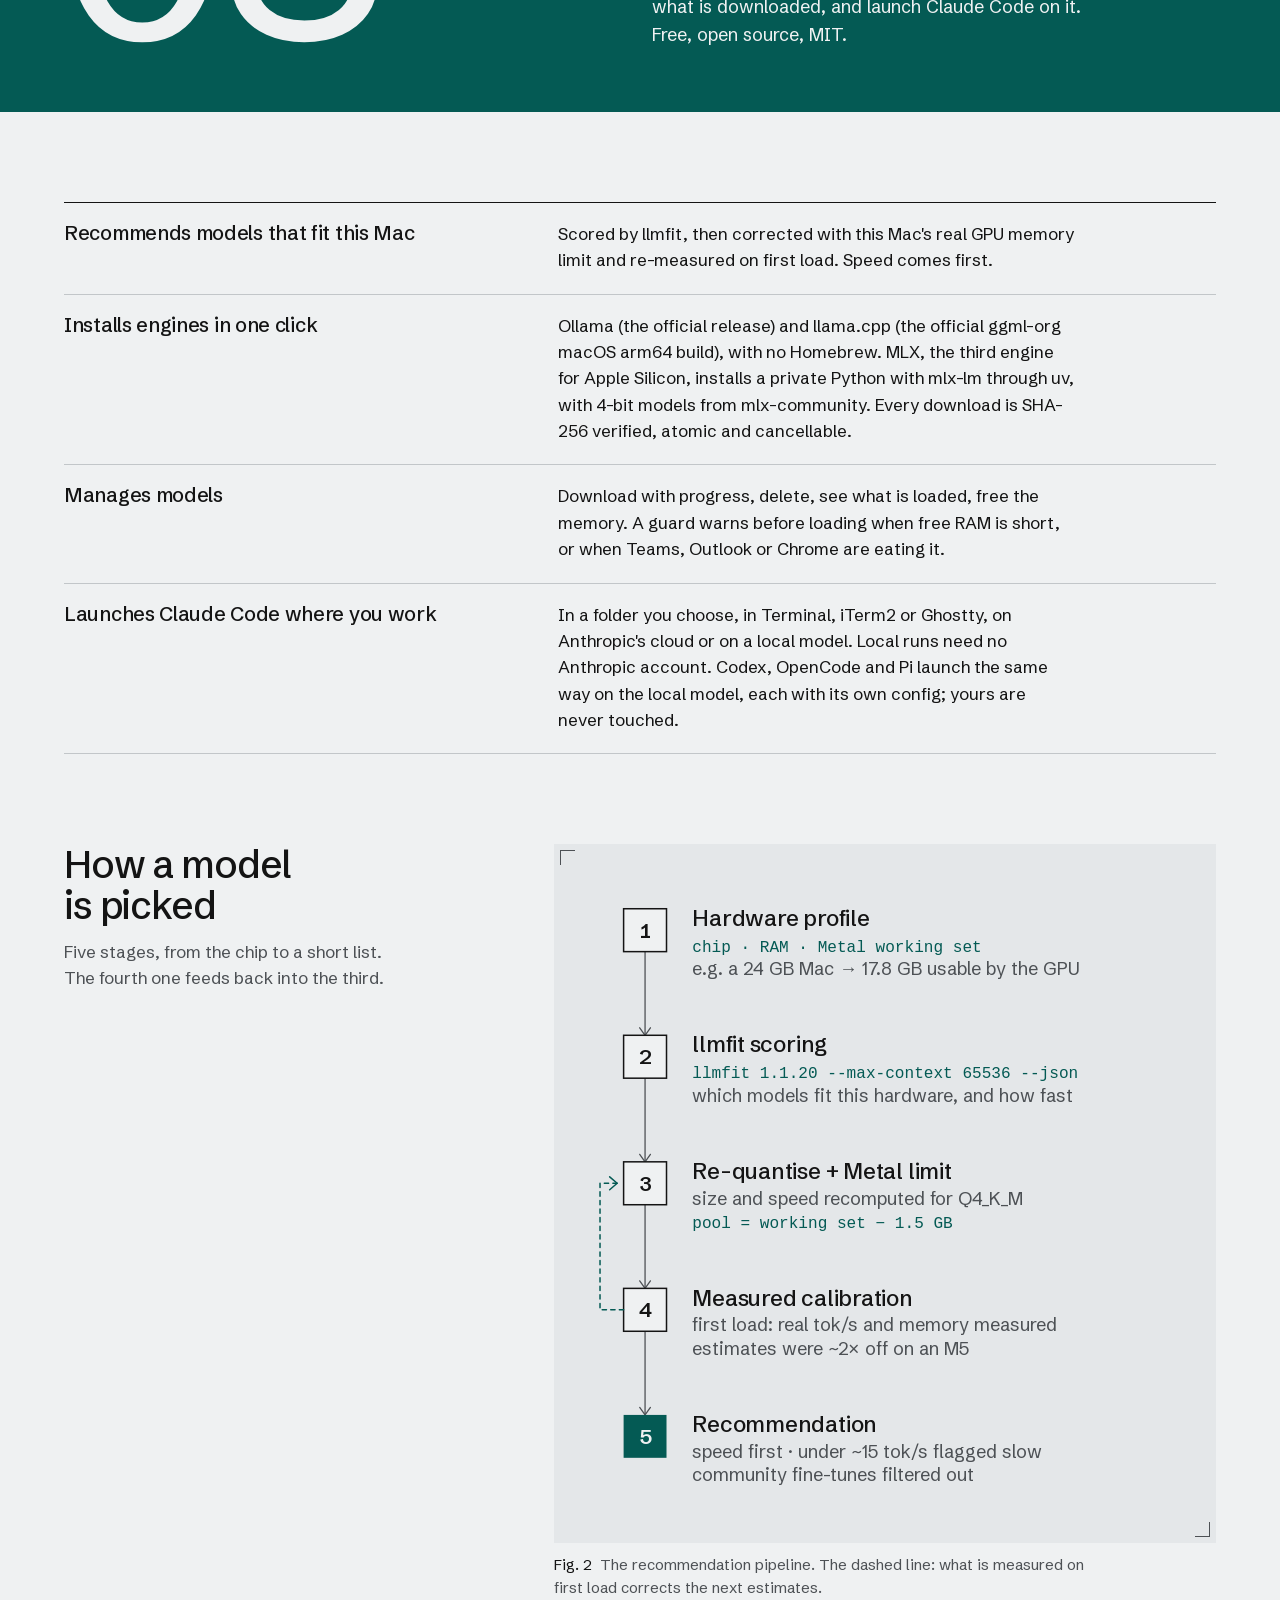
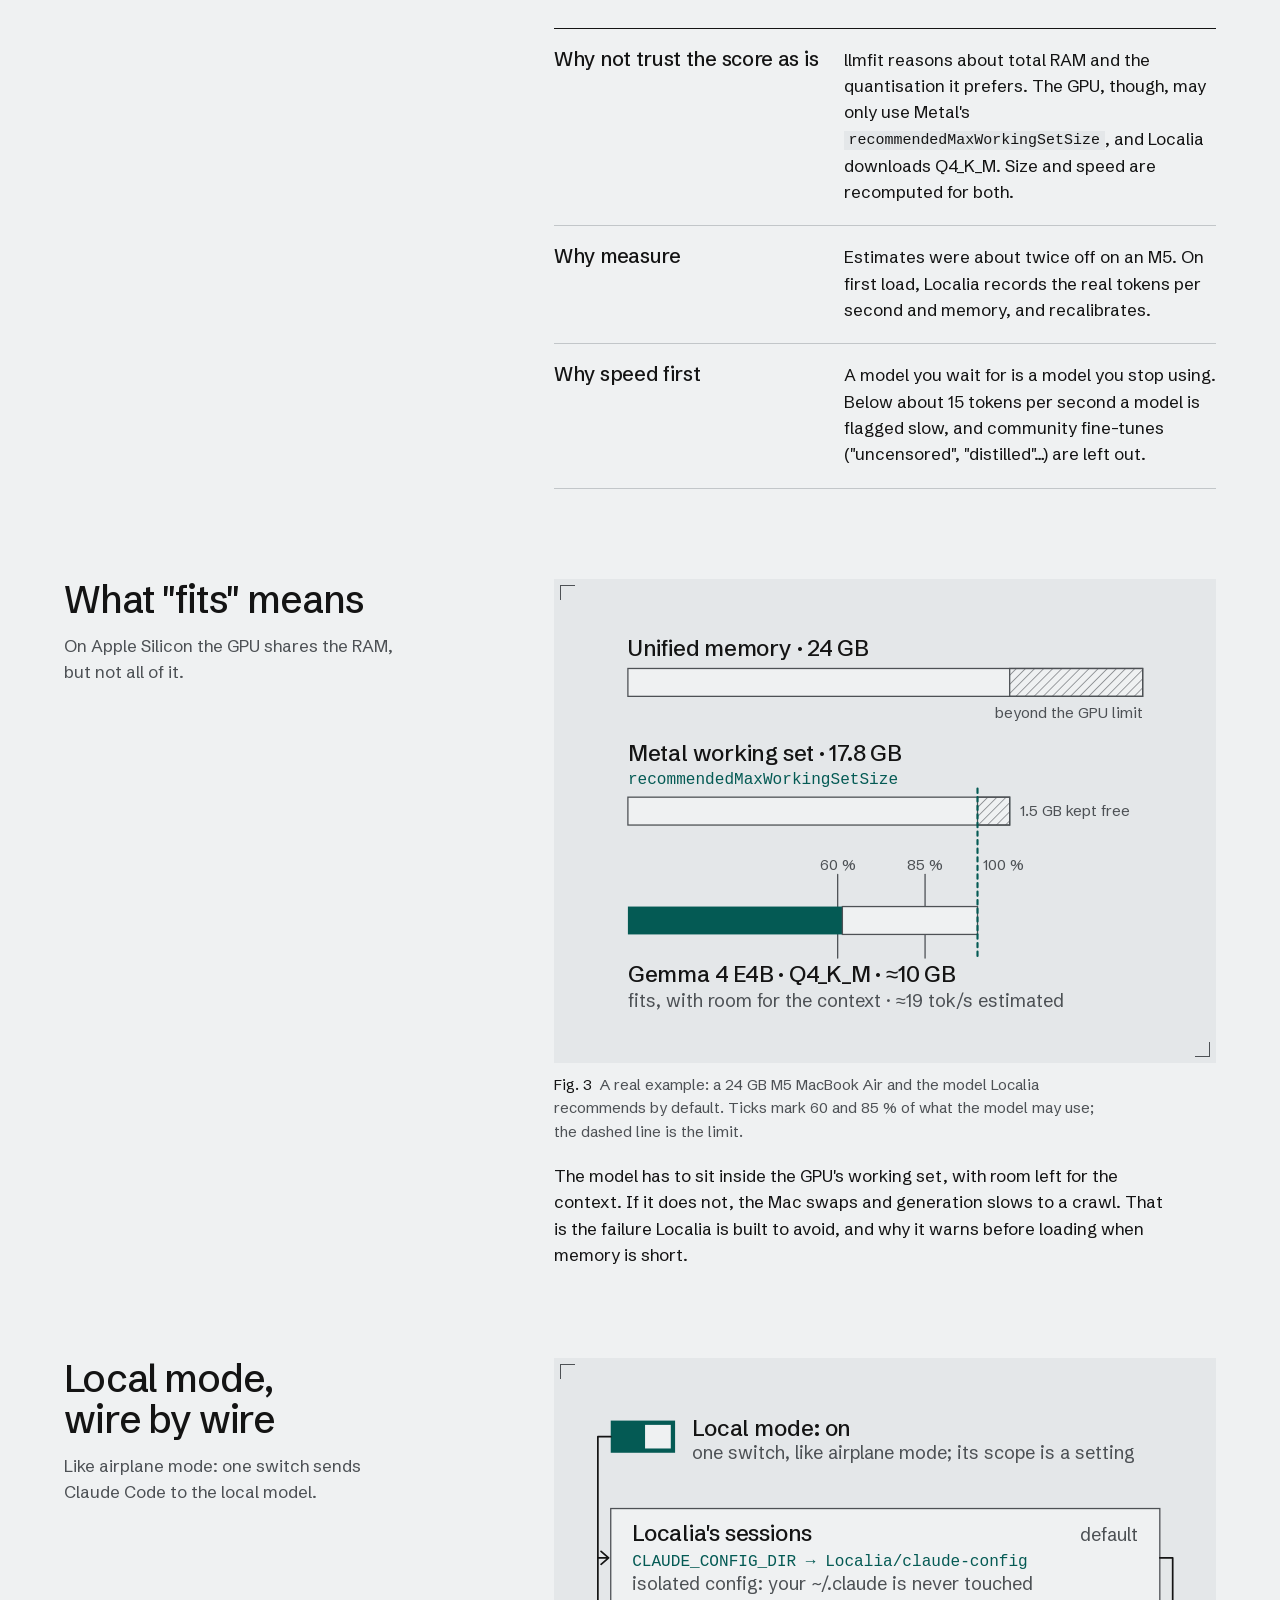
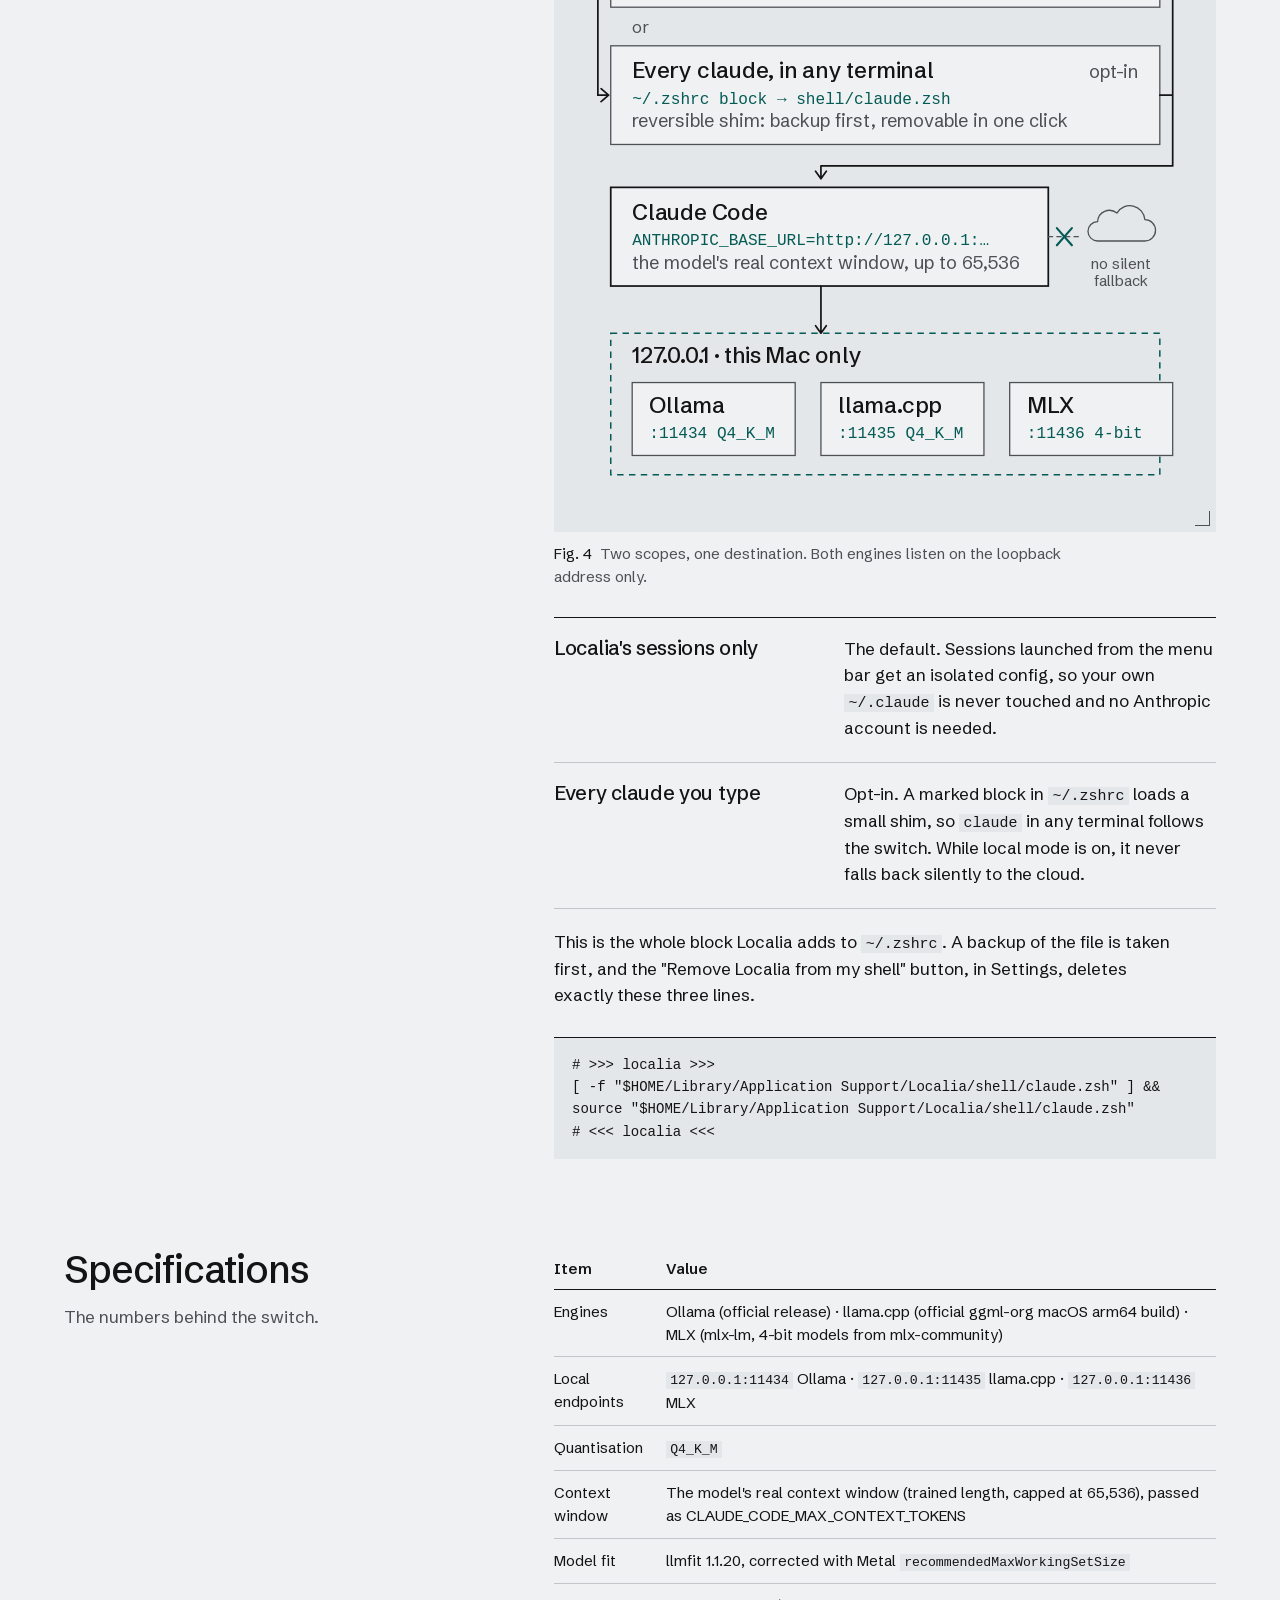
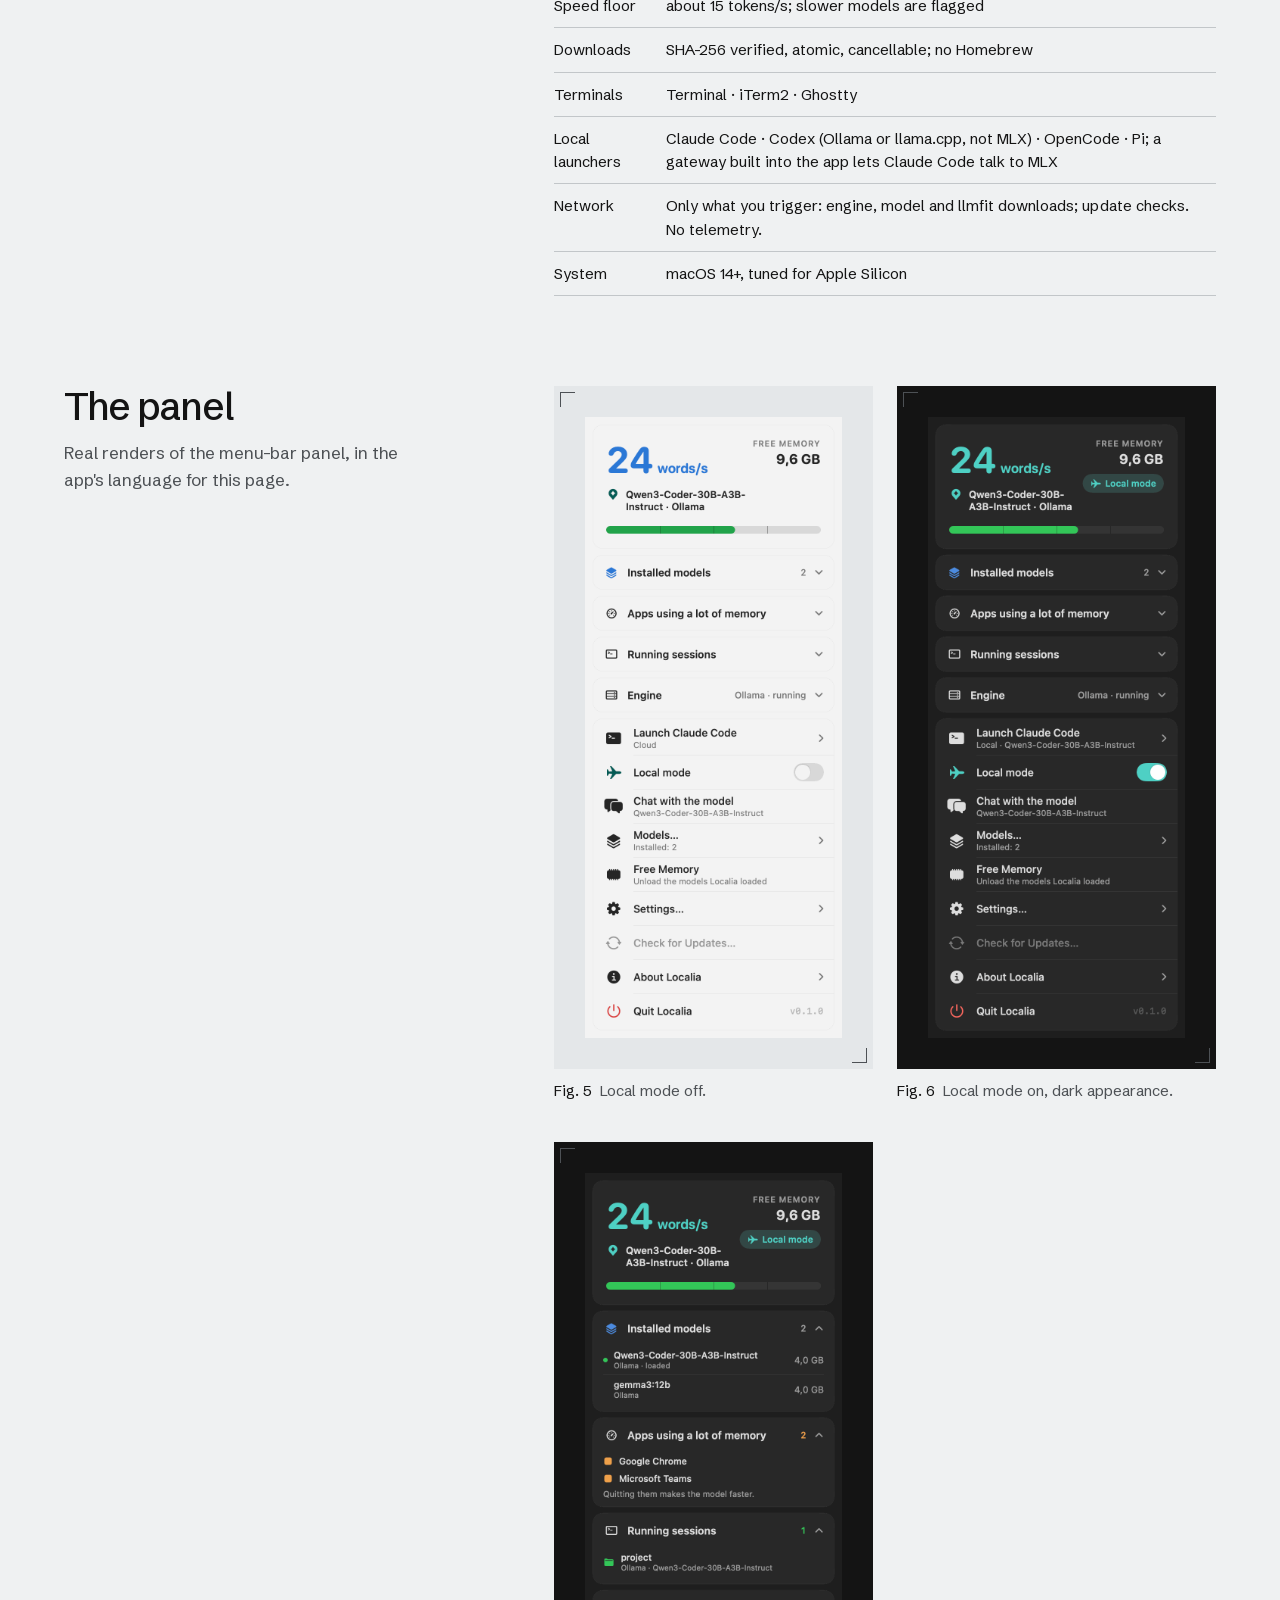
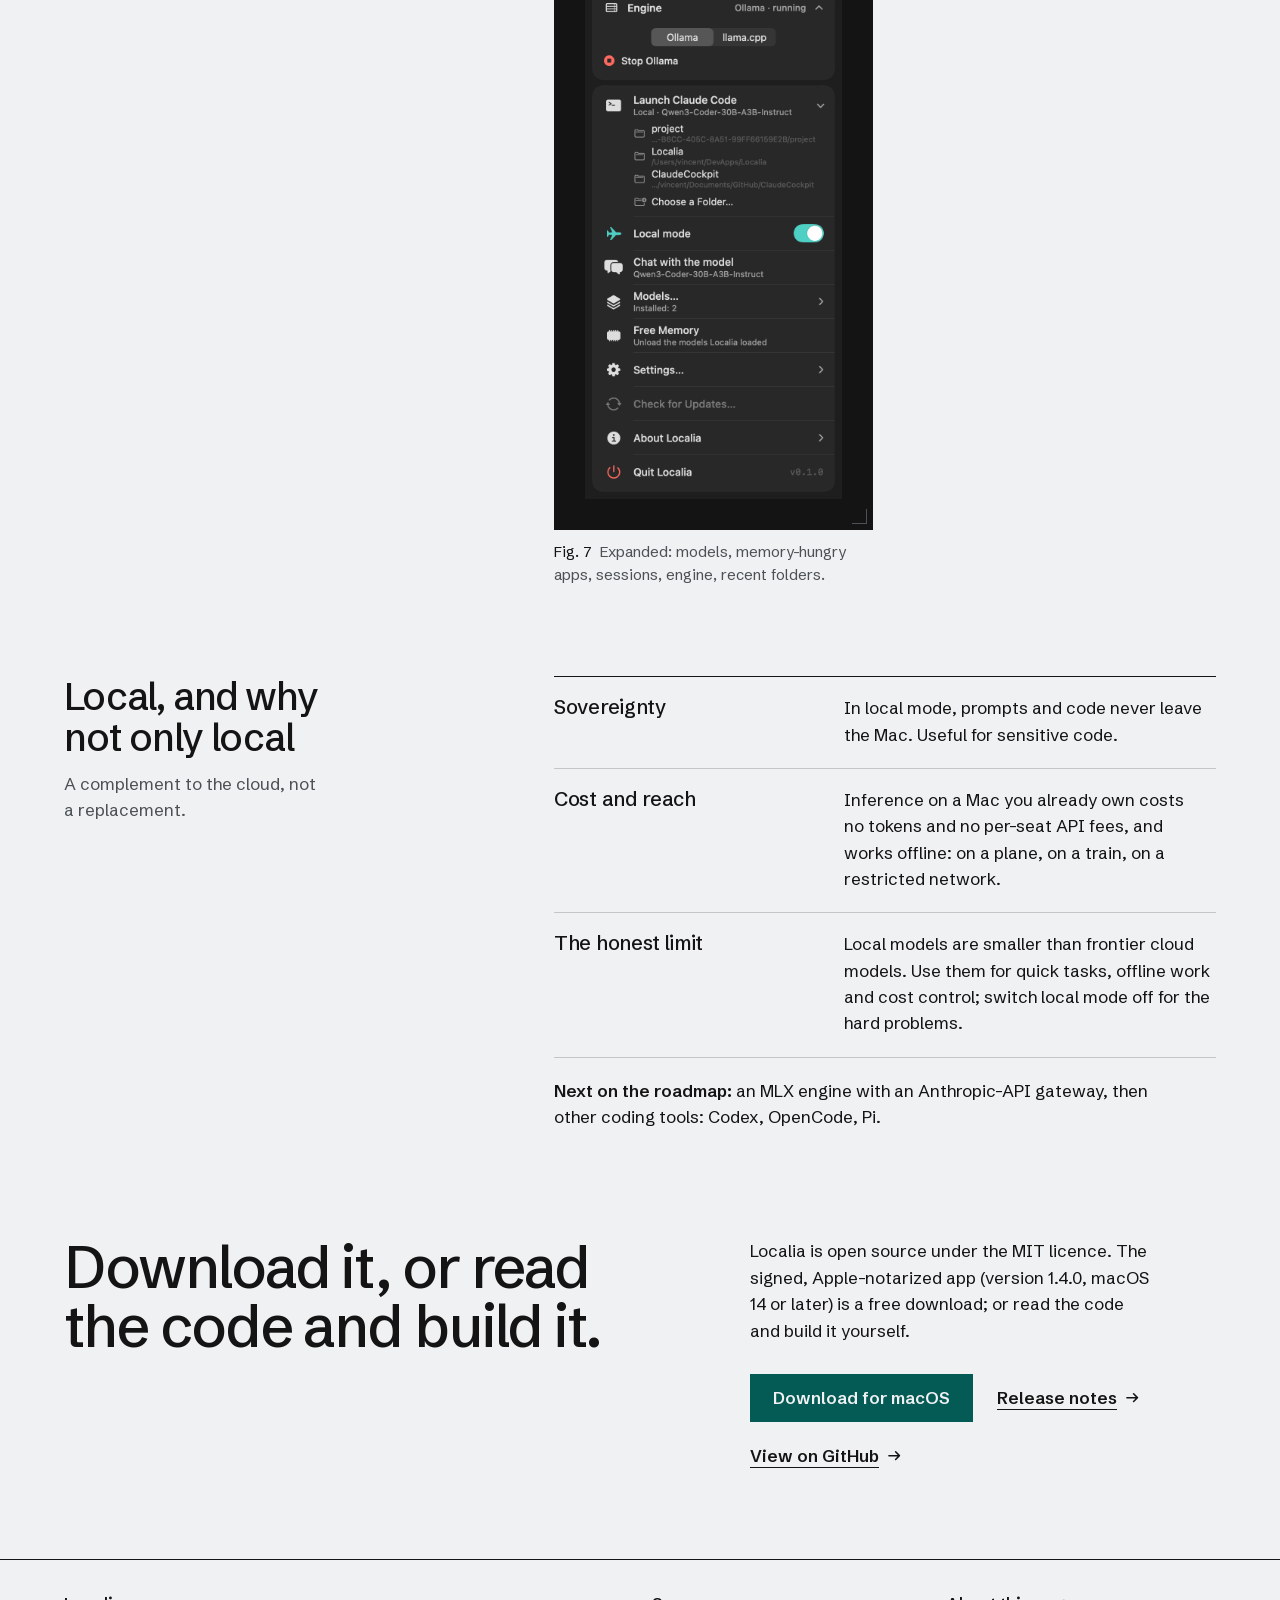
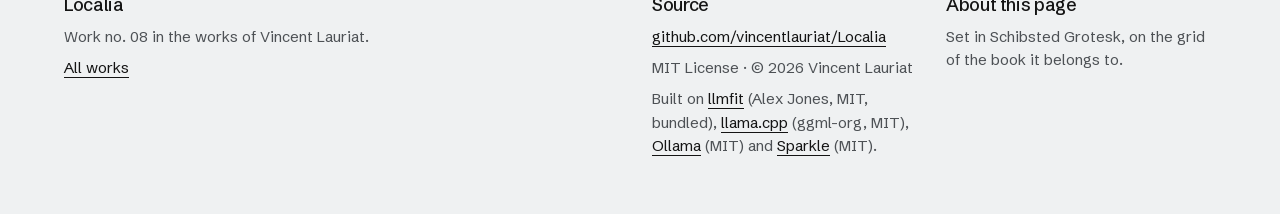
==== commit b6065d08: "chore: Localia 1.4.0 download links" ====
--- a/Localia/index.html
+++ b/Localia/index.html
@@ -67,8 +67,8 @@
 <div class="t-left">
 <p class="thesis"><span class="en">Airplane mode for AI: one switch, and Claude Code runs on your Mac.</span><span class="fr">Le mode avion de l'IA : un interrupteur, et Claude Code tourne sur votre Mac.</span><span class="zh">AI 的飛航模式：一個開關，Claude Code 就在你的 Mac 上執行。</span></p>
 <p class='lede'><span class="en">Running models locally is fiddly: pick one that fits your RAM, install an engine, download gigabytes, wire Claude Code to a local server. Pick wrong and it crawls, or the Mac swaps. Localia does each step for you, measures what your Mac can really hold, and keeps every prompt and every line of code on the machine.</span><span class="fr">Faire tourner des modèles en local est laborieux : en choisir un qui tient dans la RAM, installer un moteur, télécharger des gigaoctets, brancher Claude Code sur un serveur local. Un mauvais choix et tout rame, ou le Mac swappe. Localia fait chaque étape pour vous, mesure ce que votre Mac peut vraiment tenir, et garde chaque prompt et chaque ligne de code sur la machine.</span><span class="zh">在本機執行模型很麻煩：要挑一個放得進記憶體的模型、安裝引擎、下載數 GB 檔案，再把 Claude Code 接到本機伺服器。選錯了就會很慢，或讓 Mac 開始使用置換空間。Localia 替你完成每一步，實際量測你的 Mac 能承載多少，並讓每個提示與每一行程式碼都留在這台機器上。</span></p>
-<div class="acts"><a class="btn" href="https://github.com/vincentlauriat/Localia/releases/download/v1.3.0/Localia-1.3.0.dmg"><span class="en">Download for macOS</span><span class="fr">Télécharger pour macOS</span><span class="zh">下載 macOS 版</span></a><a class="lnk" href="https://github.com/vincentlauriat/Localia"><span class="en">View on GitHub</span><span class="fr">Voir sur GitHub</span><span class="zh">在 GitHub 上查看</span><svg class="arw" viewBox="0 0 16 16" aria-hidden="true"><path d="M2 8h11M9 4l4 4-4 4"/></svg></a><a class="lnk" href="#pick"><span class="en">How it works</span><span class="fr">Comment ça marche</span><span class="zh">運作原理</span><svg class="arw" viewBox="0 0 16 16" aria-hidden="true"><path d="M2 8h11M9 4l4 4-4 4"/></svg></a></div>
-<dl class="facts"><div><dt><span class="en">Status</span><span class="fr">Statut</span><span class="zh">狀態</span></dt><dd><span class="en">Version 1.3.0, with local usage statistics (tokens, speed, request log) · signed and notarized by Apple · <a href="https://github.com/vincentlauriat/Localia/releases/tag/v1.3.0">release notes</a></span><span class="fr">Version 1.3.0, avec des statistiques d'usage locales (tokens, vitesse, journal des requêtes) · signée et notarisée par Apple · <a href="https://github.com/vincentlauriat/Localia/releases/tag/v1.3.0">notes de version</a></span><span class="zh">版本 1.3.0，新增本機使用統計（token、速度、請求記錄） · 已由 Apple 簽署並公證 · <a href="https://github.com/vincentlauriat/Localia/releases/tag/v1.3.0">版本說明</a></span></dd></div><div><dt><span class="en">Requires</span><span class="fr">Configuration</span><span class="zh">需求</span></dt><dd><span class="en">macOS 14 or later, tuned for Apple Silicon</span><span class="fr">macOS 14 ou ultérieur, optimisé pour Apple Silicon</span><span class="zh">macOS 14 以上，針對 Apple Silicon 最佳化</span></dd></div><div><dt><span class="en">Engines</span><span class="fr">Moteurs</span><span class="zh">引擎</span></dt><dd>Ollama · llama.cpp · MLX</dd></div><div><dt><span class="en">Privacy</span><span class="fr">Confidentialité</span><span class="zh">隱私</span></dt><dd><span class="en">No telemetry; in local mode nothing leaves the Mac</span><span class="fr">Aucune télémétrie ; en mode local, rien ne quitte le Mac</span><span class="zh">無遙測；本機模式下沒有任何資料離開 Mac</span></dd></div><div><dt><span class="en">Interface</span><span class="fr">Interface</span><span class="zh">介面語言</span></dt><dd><span class="en">English, French</span><span class="fr">Anglais, français</span><span class="zh">英文、法文（無中文介面）</span></dd></div><div><dt><span class="en">Licence</span><span class="fr">Licence</span><span class="zh">授權</span></dt><dd>MIT</dd></div></dl>
+<div class="acts"><a class="btn" href="https://github.com/vincentlauriat/Localia/releases/download/v1.4.0/Localia-1.4.0.dmg"><span class="en">Download for macOS</span><span class="fr">Télécharger pour macOS</span><span class="zh">下載 macOS 版</span></a><a class="lnk" href="https://github.com/vincentlauriat/Localia"><span class="en">View on GitHub</span><span class="fr">Voir sur GitHub</span><span class="zh">在 GitHub 上查看</span><svg class="arw" viewBox="0 0 16 16" aria-hidden="true"><path d="M2 8h11M9 4l4 4-4 4"/></svg></a><a class="lnk" href="#pick"><span class="en">How it works</span><span class="fr">Comment ça marche</span><span class="zh">運作原理</span><svg class="arw" viewBox="0 0 16 16" aria-hidden="true"><path d="M2 8h11M9 4l4 4-4 4"/></svg></a></div>
+<dl class="facts"><div><dt><span class="en">Status</span><span class="fr">Statut</span><span class="zh">狀態</span></dt><dd><span class="en">Version 1.4.0, with automatic engine fallback and model-first selection (pick a model, Localia picks the engine) · signed and notarized by Apple · <a href="https://github.com/vincentlauriat/Localia/releases/tag/v1.4.0">release notes</a></span><span class="fr">Version 1.4.0, avec bascule automatique entre moteurs et choix par modèle (vous choisissez le modèle, Localia choisit le moteur) · signée et notarisée par Apple · <a href="https://github.com/vincentlauriat/Localia/releases/tag/v1.4.0">notes de version</a></span><span class="zh">版本 1.4.0，新增引擎自動切換與以模型為主的選擇（你選模型，Localia 選引擎） · 已由 Apple 簽署並公證 · <a href="https://github.com/vincentlauriat/Localia/releases/tag/v1.4.0">版本說明</a></span></dd></div><div><dt><span class="en">Requires</span><span class="fr">Configuration</span><span class="zh">需求</span></dt><dd><span class="en">macOS 14 or later, tuned for Apple Silicon</span><span class="fr">macOS 14 ou ultérieur, optimisé pour Apple Silicon</span><span class="zh">macOS 14 以上，針對 Apple Silicon 最佳化</span></dd></div><div><dt><span class="en">Engines</span><span class="fr">Moteurs</span><span class="zh">引擎</span></dt><dd>Ollama · llama.cpp · MLX</dd></div><div><dt><span class="en">Privacy</span><span class="fr">Confidentialité</span><span class="zh">隱私</span></dt><dd><span class="en">No telemetry; in local mode nothing leaves the Mac</span><span class="fr">Aucune télémétrie ; en mode local, rien ne quitte le Mac</span><span class="zh">無遙測；本機模式下沒有任何資料離開 Mac</span></dd></div><div><dt><span class="en">Interface</span><span class="fr">Interface</span><span class="zh">介面語言</span></dt><dd><span class="en">English, French</span><span class="fr">Anglais, français</span><span class="zh">英文、法文（無中文介面）</span></dd></div><div><dt><span class="en">Licence</span><span class="fr">Licence</span><span class="zh">授權</span></dt><dd>MIT</dd></div></dl>
 </div>
 <div class="t-right"><figure class="plate"><div class="pl"><img class="en" src="img/panel-on-light-en.png" alt="The Localia menu-bar panel with local mode on: 24 words per second, 9.6 GB of free memory, Qwen3-Coder-30B-A3B-Instruct running on Ollama." width="680" height="1640" loading="lazy" decoding="async"><img class="fr" src="img/panel-on-light-fr.png" alt="Le panneau de Localia dans la barre de menus, mode local activé : 24 mots par seconde, 9,6 Go de mémoire libre, Qwen3-Coder-30B-A3B-Instruct sur Ollama." width="680" height="1640" loading="lazy" decoding="async"><img class="zh" src="img/panel-on-light-en.png" alt="Localia 選單列面板，本機模式已開啟：每秒 24 個字、9.6 GB 可用記憶體，Qwen3-Coder-30B-A3B-Instruct 在 Ollama 上執行。" width="680" height="1640" loading="lazy" decoding="async"></div><figcaption><span class="fg"><span class="en">Fig.</span><span class="fr">Fig.</span><span class="zh">圖</span> 1</span><span class="en">The menu-bar panel, local mode on. Speed in words per second, free memory, the loaded model and its engine.</span><span class="fr">Le panneau de la barre de menus, mode local activé. Vitesse en mots par seconde, mémoire libre, le modèle chargé et son moteur.</span><span class="zh">選單列面板，本機模式開啟。以每秒字數顯示速度，並列出可用記憶體、已載入的模型與其引擎。（App 介面為英文。）</span></figcaption></figure></div>
 </div></section>
@@ -80,7 +80,7 @@
 <svg class="dgm" viewBox="0 0 560 650" aria-hidden="true" focusable="false"><rect x="24" y="22" width="60" height="30" class="fa"/><rect x="56" y="26" width="24" height="22" class="knob"/><text x="100" y="36" class="t en">Local mode: on</text><text x="100" y="36" class="t fr">Mode local : activé</text><text x="100" y="36" class="t zh">本機模式：開啟</text><text x="100" y="58" class="c en">one switch, like airplane mode; its scope is a setting</text><text x="100" y="58" class="c fr">un interrupteur, comme le mode avion ; portée réglable</text><text x="100" y="58" class="c zh">一個開關，就像飛航模式；作用範圍可設定</text><path class="s" d="M24 37H12V278"/><path class="s" d="M12 150H22M15 144l7 6-7 6M12 278H22M15 272l7 6-7 6"/><rect x="24" y="104" width="512" height="92" class="box"/><text x="44" y="134" class="t en">Localia&#x27;s sessions</text><text x="44" y="134" class="t fr">Sessions de Localia</text><text x="44" y="134" class="t zh">Localia 的工作階段</text><text x="516" y="134" class="c en" text-anchor="end">default</text><text x="516" y="134" class="c fr" text-anchor="end">par défaut</text><text x="516" y="134" class="c zh" text-anchor="end">預設</text><text x="44" y="158" class="m">CLAUDE_CONFIG_DIR → Localia/claude-config</text><text x="44" y="180" class="c en">isolated config: your ~/.claude is never touched</text><text x="44" y="180" class="c fr">config isolée : votre ~/.claude n&#x27;est jamais modifié</text><text x="44" y="180" class="c zh">獨立設定：絕不動到你的 ~/.claude</text><text x="44" y="220" class="c it en">or</text><text x="44" y="220" class="c it fr">ou</text><text x="44" y="220" class="c it zh">或</text><rect x="24" y="232" width="512" height="92" class="box"/><text x="44" y="262" class="t en">Every claude, in any terminal</text><text x="44" y="262" class="t fr">Chaque claude, dans tout terminal</text><text x="44" y="262" class="t zh">任何終端機裡的每個 claude</text><text x="516" y="262" class="c en" text-anchor="end">opt-in</text><text x="516" y="262" class="c fr" text-anchor="end">sur option</text><text x="516" y="262" class="c zh" text-anchor="end">選用</text><text x="44" y="286" class="m">~/.zshrc block → shell/claude.zsh</text><text x="44" y="308" class="c en">reversible shim: backup first, removable in one click</text><text x="44" y="308" class="c fr">shim réversible : sauvegarde d&#x27;abord, retrait en un clic</text><text x="44" y="308" class="c zh">可還原的 shim：先備份，一鍵移除</text><path class="s" d="M536 150H548V344H220V356M536 278H548M215 349l5 7 5-7"/><rect x="24" y="364" width="408" height="92" class="box strong"/><text x="44" y="394" class="t">Claude Code</text><text x="44" y="418" class="m">ANTHROPIC_BASE_URL=http://127.0.0.1:…</text><text x="44" y="440" class="c en">the model&#x27;s real context window, up to 65,536</text><text x="44" y="440" class="c fr">la vraie fenêtre du modèle, jusqu&#x27;à 65 536</text><text x="44" y="440" class="c zh">模型的實際上下文視窗，最多 65,536</text><path class="s2 dash" d="M432 410H462"/><path class="ac" d="M440 402l14 16M454 402l-14 16"/><path class="s2" d="M478 414h44a10 10 0 0 0 0-20 14 14 0 0 0-26-6 11 11 0 0 0-18 8 9 9 0 0 0 0 18Z"/><text x="500" y="440" class="c sm en" text-anchor="middle">no silent</text><text x="500" y="440" class="c sm fr" text-anchor="middle">pas de repli</text><text x="500" y="440" class="c sm zh" text-anchor="middle">不會悄悄</text><text x="500" y="456" class="c sm en" text-anchor="middle">fallback</text><text x="500" y="456" class="c sm fr" text-anchor="middle">silencieux</text><text x="500" y="456" class="c sm zh" text-anchor="middle">改用雲端</text><path class="s" d="M220 456V500M215 493l5 7 5-7"/><rect x="24" y="500" width="512" height="132" class="bound"/><text x="44" y="528" class="t en">127.0.0.1 · this Mac only</text><text x="44" y="528" class="t fr">127.0.0.1 · ce Mac seulement</text><text x="44" y="528" class="t zh">127.0.0.1 · 僅限這台 Mac</text><rect x="44" y="546" width="152" height="68" class="box"/><text x="60" y="574" class="t">Ollama</text><text x="60" y="598" class="m">:11434 Q4_K_M</text><rect x="220" y="546" width="152" height="68" class="box"/><text x="236" y="574" class="t">llama.cpp</text><text x="236" y="598" class="m">:11435 Q4_K_M</text><rect x="396" y="546" width="152" height="68" class="box"/><text x="412" y="574" class="t">MLX</text><text x="412" y="598" class="m">:11436 4-bit</text></svg><p class="vh"><span class="en">Diagram: the local-mode switch reaches Claude Code either through Localia's own sessions, with an isolated config, or through a shell shim for every claude command. Claude Code then talks to Ollama on port 11434, llama.cpp on port 11435 or MLX on port 11436, on 127.0.0.1, and never falls back silently to the cloud.</span><span class="fr">Schéma : l'interrupteur du mode local atteint Claude Code soit par les sessions de Localia, avec une configuration isolée, soit par un shim du shell pour chaque commande claude. Claude Code parle alors à Ollama sur le port 11434, à llama.cpp sur le port 11435 ou à MLX sur le port 11436, sur 127.0.0.1, sans jamais se rabattre en silence sur le cloud.</span><span class="zh">圖示：本機模式開關透過兩種方式作用於 Claude Code：Localia 自己的工作階段（使用獨立設定），或為每個 claude 指令加上的 shell shim。Claude Code 接著連到 127.0.0.1 上的 Ollama（連接埠 11434）、llama.cpp（連接埠 11435）或 MLX（連接埠 11436），絕不會悄悄改用雲端。</span></p></div><figcaption><span class="fg"><span class="en">Fig.</span><span class="fr">Fig.</span><span class="zh">圖</span> 4</span><span class="en">Two scopes, one destination. Both engines listen on the loopback address only.</span><span class="fr">Deux portées, une seule destination. Les deux moteurs n'écoutent que sur l'adresse de bouclage.</span><span class="zh">兩種範圍，同一個目的地。兩個引擎都只在迴路位址上監聽。</span></figcaption></figure></div><ul class="specs"><li><h3><span class="en">Localia's sessions only</span><span class="fr">Sessions de Localia uniquement</span><span class="zh">僅限 Localia 的工作階段</span></h3><div><p><span class="en">The default. Sessions launched from the menu bar get an isolated config, so your own <code>~/.claude</code> is never touched and no Anthropic account is needed.</span><span class="fr">Le réglage par défaut. Les sessions lancées depuis la barre de menus reçoivent une configuration isolée : votre <code>~/.claude</code> n'est jamais modifié et aucun compte Anthropic n'est nécessaire.</span><span class="zh">預設值。從選單列啟動的工作階段使用獨立設定，因此絕不會動到你自己的 <code>~/.claude</code>，也不需要 Anthropic 帳號。</span></p></div></li><li><h3><span class="en">Every claude you type</span><span class="fr">Chaque claude que vous tapez</span><span class="zh">你輸入的每個 claude</span></h3><div><p><span class="en">Opt-in. A marked block in <code>~/.zshrc</code> loads a small shim, so <code>claude</code> in any terminal follows the switch. While local mode is on, it never falls back silently to the cloud.</span><span class="fr">Sur option. Un bloc balisé dans <code>~/.zshrc</code> charge un petit shim : <code>claude</code>, dans n'importe quel terminal, suit l'interrupteur. Tant que le mode local est activé, il ne se rabat jamais en silence sur le cloud.</span><span class="zh">選用。<code>~/.zshrc</code> 中一段有標記的區塊會載入一個小型 shim，讓任何終端機裡的 <code>claude</code> 都跟隨開關。本機模式開啟時，絕不會悄悄改用雲端。</span></p></div></li></ul><p><span class="en">This is the whole block Localia adds to <code>~/.zshrc</code>. A backup of the file is taken first, and the "Remove Localia from my shell" button, in Settings, deletes exactly these three lines.</span><span class="fr">Voici tout le bloc que Localia ajoute à <code>~/.zshrc</code>. Une sauvegarde du fichier est faite avant, et le bouton « Retirer Localia de mon shell », dans les Réglages, supprime exactement ces trois lignes.</span><span class="zh">這就是 Localia 加入 <code>~/.zshrc</code> 的完整區塊。寫入前會先備份該檔案，而「設定」中的「Remove Localia from my shell」按鈕只會刪除這三行。</span></p><pre><code># &gt;&gt;&gt; localia &gt;&gt;&gt;
 [ -f &quot;$HOME/Library/Application Support/Localia/shell/claude.zsh&quot; ] &amp;&amp; source &quot;$HOME/Library/Application Support/Localia/shell/claude.zsh&quot;
 # &lt;&lt;&lt; localia &lt;&lt;&lt;</code></pre></div></div></section><section class="chapter" id="specs"><div class="wrap g12"><div class="ch-head"><h2><span class="en">Specifications</span><span class="fr">Caractéristiques</span><span class="zh">規格</span></h2><p><span class="en">The numbers behind the switch.</span><span class="fr">Les chiffres derrière l'interrupteur.</span><span class="zh">開關背後的數字。</span></p></div><div class="ch-body"><div class="tbl-wrap"><table class="tbl"><thead><tr><th><span class="en">Item</span><span class="fr">Élément</span><span class="zh">項目</span></th><th><span class="en">Value</span><span class="fr">Valeur</span><span class="zh">數值</span></th></tr></thead><tbody><tr><td><span class="en">Engines</span><span class="fr">Moteurs</span><span class="zh">引擎</span></td><td><span class="en">Ollama (official release) · llama.cpp (official ggml-org macOS arm64 build) · MLX (mlx-lm, 4-bit models from mlx-community)</span><span class="fr">Ollama (version officielle) · llama.cpp (build officiel ggml-org macOS arm64) · MLX (mlx-lm, modèles 4 bits de mlx-community)</span><span class="zh">Ollama（官方版本）· llama.cpp（ggml-org 官方 macOS arm64 版本）· MLX（mlx-lm，mlx-community 的 4 位元模型）</span></td></tr><tr><td><span class="en">Local endpoints</span><span class="fr">Points d'accès locaux</span><span class="zh">本機端點</span></td><td><code>127.0.0.1:11434</code> Ollama · <code>127.0.0.1:11435</code> llama.cpp · <code>127.0.0.1:11436</code> MLX</td></tr><tr><td><span class="en">Quantisation</span><span class="fr">Quantification</span><span class="zh">量化</span></td><td><code>Q4_K_M</code></td></tr><tr><td><span class="en">Context window</span><span class="fr">Fenêtre de contexte</span><span class="zh">上下文視窗</span></td><td><span class="en">The model's real context window (trained length, capped at 65,536), passed as CLAUDE_CODE_MAX_CONTEXT_TOKENS</span><span class="fr">La vraie fenêtre du modèle (longueur d'entraînement, plafonnée à 65 536), transmise via CLAUDE_CODE_MAX_CONTEXT_TOKENS</span><span class="zh">模型的實際上下文視窗（訓練長度，上限 65,536），透過 CLAUDE_CODE_MAX_CONTEXT_TOKENS 傳遞</span></td></tr><tr><td><span class="en">Model fit</span><span class="fr">Adéquation</span><span class="zh">模型適配</span></td><td><span class="en">llmfit 1.1.20, corrected with Metal <code>recommendedMaxWorkingSetSize</code></span><span class="fr">llmfit 1.1.20, corrigé par le <code>recommendedMaxWorkingSetSize</code> de Metal</span><span class="zh">llmfit 1.1.20，以 Metal 的 <code>recommendedMaxWorkingSetSize</code> 修正</span></td></tr><tr><td><span class="en">Speed floor</span><span class="fr">Vitesse plancher</span><span class="zh">速度下限</span></td><td><span class="en">about 15 tokens/s; slower models are flagged</span><span class="fr">environ 15 tokens/s ; en dessous, le modèle est signalé</span><span class="zh">約每秒 15 個 token；更慢的模型會被標示</span></td></tr><tr><td><span class="en">Downloads</span><span class="fr">Téléchargements</span><span class="zh">下載</span></td><td><span class="en">SHA-256 verified, atomic, cancellable; no Homebrew</span><span class="fr">vérifiés en SHA-256, atomiques, annulables ; sans Homebrew</span><span class="zh">SHA-256 驗證、原子寫入、可取消；無需 Homebrew</span></td></tr><tr><td><span class="en">Terminals</span><span class="fr">Terminaux</span><span class="zh">終端機</span></td><td>Terminal · iTerm2 · Ghostty</td></tr><tr><td><span class="en">Local launchers</span><span class="fr">Lanceurs locaux</span><span class="zh">本機啟動器</span></td><td><span class="en">Claude Code · Codex (Ollama or llama.cpp, not MLX) · OpenCode · Pi; a gateway built into the app lets Claude Code talk to MLX</span><span class="fr">Claude Code · Codex (Ollama ou llama.cpp, pas MLX) · OpenCode · Pi ; une passerelle intégrée à l'app permet à Claude Code de parler à MLX</span><span class="zh">Claude Code · Codex（Ollama 或 llama.cpp，不支援 MLX）· OpenCode · Pi；App 內建的閘道讓 Claude Code 能與 MLX 通訊</span></td></tr><tr><td><span class="en">Network</span><span class="fr">Réseau</span><span class="zh">網路</span></td><td><span class="en">Only what you trigger: engine, model and llmfit downloads; update checks. No telemetry.</span><span class="fr">Seulement ce que vous déclenchez : téléchargement du moteur, des modèles et de llmfit ; vérification des mises à jour. Aucune télémétrie.</span><span class="zh">只有你觸發的連線：下載引擎、模型與 llmfit；以及檢查更新。無遙測。</span></td></tr><tr><td><span class="en">System</span><span class="fr">Système</span><span class="zh">系統</span></td><td><span class="en">macOS 14+, tuned for Apple Silicon</span><span class="fr">macOS 14+, optimisé pour Apple Silicon</span><span class="zh">macOS 14 以上，針對 Apple Silicon 最佳化</span></td></tr></tbody></table></div></div></div></section><section class="chapter" id="panel"><div class="wrap g12"><div class="ch-head"><h2><span class="en">The panel</span><span class="fr">Le panneau</span><span class="zh">面板</span></h2><p><span class="en">Real renders of the menu-bar panel, in the app's language for this page.</span><span class="fr">Des rendus réels du panneau, dans la langue de l'app correspondant à cette page.</span><span class="zh">選單列面板的實際畫面。App 只有英文與法文介面，此處顯示英文版。</span></p></div><div class="ch-body"><div class="plates"><figure class="plate"><div class="pl"><img class="en" src="img/panel-off-light-en.png" alt="The panel with local mode off: Claude Code launches on Anthropic&#x27;s cloud." width="680" height="1640" loading="lazy" decoding="async"><img class="fr" src="img/panel-off-light-fr.png" alt="Le panneau, mode local désactivé : Claude Code se lance sur le cloud d&#x27;Anthropic." width="680" height="1640" loading="lazy" decoding="async"><img class="zh" src="img/panel-off-light-en.png" alt="本機模式關閉時的面板：Claude Code 在 Anthropic 雲端啟動。" width="680" height="1640" loading="lazy" decoding="async"></div><figcaption><span class="fg"><span class="en">Fig.</span><span class="fr">Fig.</span><span class="zh">圖</span> 5</span><span class="en">Local mode off.</span><span class="fr">Mode local désactivé.</span><span class="zh">本機模式關閉。</span></figcaption></figure><figure class="plate ink"><div class="pl"><img class="en" src="img/panel-on-dark-en.png" alt="The panel in dark mode with local mode on." width="680" height="1640" loading="lazy" decoding="async"><img class="fr" src="img/panel-on-dark-fr.png" alt="Le panneau en mode sombre, mode local activé." width="680" height="1640" loading="lazy" decoding="async"><img class="zh" src="img/panel-on-dark-en.png" alt="深色模式下、本機模式開啟時的面板。" width="680" height="1640" loading="lazy" decoding="async"></div><figcaption><span class="fg"><span class="en">Fig.</span><span class="fr">Fig.</span><span class="zh">圖</span> 6</span><span class="en">Local mode on, dark appearance.</span><span class="fr">Mode local activé, apparence sombre.</span><span class="zh">本機模式開啟，深色外觀。</span></figcaption></figure><figure class="plate ink"><div class="pl"><img class="en" src="img/panel-on-expanded-dark-en.png" alt="The expanded panel: installed models, memory-hungry apps (Google Chrome, Microsoft Teams), running sessions, engine choice between Ollama and llama.cpp, and recent folders for Claude Code." width="680" height="2446" loading="lazy" decoding="async"><img class="fr" src="img/panel-on-expanded-dark-fr.png" alt="Le panneau déplié : modèles installés, apps gourmandes en mémoire (Google Chrome, Microsoft Teams), sessions en cours, choix du moteur entre Ollama et llama.cpp, et dossiers récents pour Claude Code." width="680" height="2446" loading="lazy" decoding="async"><img class="zh" src="img/panel-on-expanded-dark-en.png" alt="展開的面板：已安裝的模型、佔用大量記憶體的 App（Google Chrome、Microsoft Teams）、執行中的工作階段、Ollama 與 llama.cpp 引擎切換，以及 Claude Code 的最近資料夾。" width="680" height="2446" loading="lazy" decoding="async"></div><figcaption><span class="fg"><span class="en">Fig.</span><span class="fr">Fig.</span><span class="zh">圖</span> 7</span><span class="en">Expanded: models, memory-hungry apps, sessions, engine, recent folders.</span><span class="fr">Déplié : modèles, apps gourmandes, sessions, moteur, dossiers récents.</span><span class="zh">展開：模型、耗記憶體的 App、工作階段、引擎、最近資料夾。</span></figcaption></figure></div></div></div></section><section class="chapter" id="why"><div class="wrap g12"><div class="ch-head"><h2><span class="en">Local, and why not only local</span><span class="fr">Le local, et pourquoi pas seulement</span><span class="zh">本機，但不只本機</span></h2><p><span class="en">A complement to the cloud, not a replacement.</span><span class="fr">Un complément au cloud, pas un remplaçant.</span><span class="zh">是雲端的補充，而非取代。</span></p></div><div class="ch-body"><ul class="specs"><li><h3><span class="en">Sovereignty</span><span class="fr">Souveraineté</span><span class="zh">資料自主</span></h3><div><p><span class="en">In local mode, prompts and code never leave the Mac. Useful for sensitive code.</span><span class="fr">En mode local, prompts et code ne quittent jamais le Mac. Utile pour le code sensible.</span><span class="zh">本機模式下，提示與程式碼從不離開 Mac。適合處理敏感程式碼。</span></p></div></li><li><h3><span class="en">Cost and reach</span><span class="fr">Coût et portée</span><span class="zh">成本與可用性</span></h3><div><p><span class="en">Inference on a Mac you already own costs no tokens and no per-seat API fees, and works offline: on a plane, on a train, on a restricted network.</span><span class="fr">L'inférence sur un Mac que vous possédez déjà ne coûte aucun token ni frais d'API par poste, et fonctionne hors ligne : en avion, en train, sur un réseau restreint.</span><span class="zh">在你已擁有的 Mac 上推論，不花 token，也沒有按席位計費的 API 費用，且可離線使用：飛機上、火車上、受限網路中皆可。</span></p></div></li><li><h3><span class="en">The honest limit</span><span class="fr">La limite, honnêtement</span><span class="zh">坦白說的限制</span></h3><div><p><span class="en">Local models are smaller than frontier cloud models. Use them for quick tasks, offline work and cost control; switch local mode off for the hard problems.</span><span class="fr">Les modèles locaux sont plus petits que les modèles de pointe du cloud. Utilisez-les pour les tâches rapides, le travail hors ligne et la maîtrise des coûts ; coupez le mode local pour les problèmes difficiles.</span><span class="zh">本機模型比雲端的前沿模型小。適合快速任務、離線工作與控制成本；遇到困難問題時，關閉本機模式即可。</span></p></div></li></ul><p><span class="en"><b>Next on the roadmap:</b> an MLX engine with an Anthropic-API gateway, then other coding tools: Codex, OpenCode, Pi.</span><span class="fr"><b>Prochaines étapes :</b> un moteur MLX avec une passerelle compatible avec l'API d'Anthropic, puis d'autres outils de code : Codex, OpenCode, Pi.</span><span class="zh"><b>後續規劃：</b>MLX 引擎與相容 Anthropic API 的閘道，接著支援其他程式開發工具：Codex、OpenCode、Pi。</span></p></div></div></section>
-<section class="close"><div class="wrap g12"><h2><span class="en">Download it, or read the code and build it.</span><span class="fr">Téléchargez-la, ou lisez le code et compilez-la.</span><span class="zh">下載使用，或閱讀程式碼自行建置。</span></h2><div class="c-r"><p><span class="en">Localia is open source under the MIT licence. The signed, Apple-notarized app (version 1.3.0, macOS 14 or later) is a free download; or read the code and build it yourself.</span><span class="fr">Localia est open source sous licence MIT. L'app signée et notarisée par Apple (version 1.3.0, macOS 14 ou ultérieur) se télécharge gratuitement ; ou lisez le code et compilez-la vous-même.</span><span class="zh">Localia 以 MIT 授權開源。經簽署並由 Apple 公證的應用程式（版本 1.3.0，macOS 14 以上）可免費下載；也可以閱讀程式碼，自行建置。</span></p><div class="acts"><a class="btn" href="https://github.com/vincentlauriat/Localia/releases/download/v1.3.0/Localia-1.3.0.dmg"><span class="en">Download for macOS</span><span class="fr">Télécharger pour macOS</span><span class="zh">下載 macOS 版</span></a><a class="lnk" href="https://github.com/vincentlauriat/Localia/releases/tag/v1.3.0"><span class="en">Release notes</span><span class="fr">Notes de version</span><span class="zh">版本說明</span><svg class="arw" viewBox="0 0 16 16" aria-hidden="true"><path d="M2 8h11M9 4l4 4-4 4"/></svg></a><a class="lnk" href="https://github.com/vincentlauriat/Localia"><span class="en">View on GitHub</span><span class="fr">Voir sur GitHub</span><span class="zh">在 GitHub 上查看</span><svg class="arw" viewBox="0 0 16 16" aria-hidden="true"><path d="M2 8h11M9 4l4 4-4 4"/></svg></a></div></div></div></section>
+<section class="close"><div class="wrap g12"><h2><span class="en">Download it, or read the code and build it.</span><span class="fr">Téléchargez-la, ou lisez le code et compilez-la.</span><span class="zh">下載使用，或閱讀程式碼自行建置。</span></h2><div class="c-r"><p><span class="en">Localia is open source under the MIT licence. The signed, Apple-notarized app (version 1.4.0, macOS 14 or later) is a free download; or read the code and build it yourself.</span><span class="fr">Localia est open source sous licence MIT. L'app signée et notarisée par Apple (version 1.4.0, macOS 14 ou ultérieur) se télécharge gratuitement ; ou lisez le code et compilez-la vous-même.</span><span class="zh">Localia 以 MIT 授權開源。經簽署並由 Apple 公證的應用程式（版本 1.4.0，macOS 14 以上）可免費下載；也可以閱讀程式碼，自行建置。</span></p><div class="acts"><a class="btn" href="https://github.com/vincentlauriat/Localia/releases/download/v1.4.0/Localia-1.4.0.dmg"><span class="en">Download for macOS</span><span class="fr">Télécharger pour macOS</span><span class="zh">下載 macOS 版</span></a><a class="lnk" href="https://github.com/vincentlauriat/Localia/releases/tag/v1.4.0"><span class="en">Release notes</span><span class="fr">Notes de version</span><span class="zh">版本說明</span><svg class="arw" viewBox="0 0 16 16" aria-hidden="true"><path d="M2 8h11M9 4l4 4-4 4"/></svg></a><a class="lnk" href="https://github.com/vincentlauriat/Localia"><span class="en">View on GitHub</span><span class="fr">Voir sur GitHub</span><span class="zh">在 GitHub 上查看</span><svg class="arw" viewBox="0 0 16 16" aria-hidden="true"><path d="M2 8h11M9 4l4 4-4 4"/></svg></a></div></div></div></section>
 </main>
 <footer class="colophon"><div class="wrap g12"><div class="c1"><h2>Localia</h2><p><span class="en">Work no.</span><span class="fr">Réalisation n°</span><span class="zh">作品編號</span> <span class="num">08</span> <span class="en">in the works of Vincent Lauriat</span><span class="fr">dans les réalisations de Vincent Lauriat</span><span class="zh">收錄於 Vincent Lauriat 作品集</span>.</p><p><a href="https://vincentlauriat.github.io/#w08"><span class="en">All works</span><span class="fr">Toutes les réalisations</span><span class="zh">全部作品</span></a></p></div><div class="c2"><h2><span class="en">Source</span><span class="fr">Source</span><span class="zh">原始碼</span></h2><p><a href="https://github.com/vincentlauriat/Localia">github.com/vincentlauriat/Localia</a></p><p><span class="en">MIT License</span><span class="fr">Licence MIT</span><span class="zh">MIT 授權</span> · © 2026 Vincent Lauriat</p><p><span class="en">Built on <a href="https://github.com/AlexsJones/llmfit">llmfit</a> (Alex Jones, MIT, bundled), <a href="https://github.com/ggml-org/llama.cpp">llama.cpp</a> (ggml-org, MIT), <a href="https://github.com/ollama/ollama">Ollama</a> (MIT) and <a href="https://sparkle-project.org">Sparkle</a> (MIT).</span><span class="fr">Construit avec <a href="https://github.com/AlexsJones/llmfit">llmfit</a> (Alex Jones, MIT, intégré), <a href="https://github.com/ggml-org/llama.cpp">llama.cpp</a> (ggml-org, MIT), <a href="https://github.com/ollama/ollama">Ollama</a> (MIT) et <a href="https://sparkle-project.org">Sparkle</a> (MIT).</span><span class="zh">基於 <a href="https://github.com/AlexsJones/llmfit">llmfit</a>（Alex Jones，MIT，隨附）、<a href="https://github.com/ggml-org/llama.cpp">llama.cpp</a>（ggml-org，MIT）、<a href="https://github.com/ollama/ollama">Ollama</a>（MIT）與 <a href="https://sparkle-project.org">Sparkle</a>（MIT）。</span></p></div><div class="c3"><h2><span class="en">About this page</span><span class="fr">À propos de cette page</span><span class="zh">關於本頁</span></h2><p><span class="en">Set in Schibsted Grotesk, on the grid of the book it belongs to.</span><span class="fr">Composée en Schibsted Grotesk, sur la grille du livre auquel elle appartient.</span><span class="zh">以 Schibsted Grotesk 排版，沿用其所屬作品集的網格。</span></p></div></div></footer>
 <script src="/assets/monograph/v1/monograph.js"></script>
